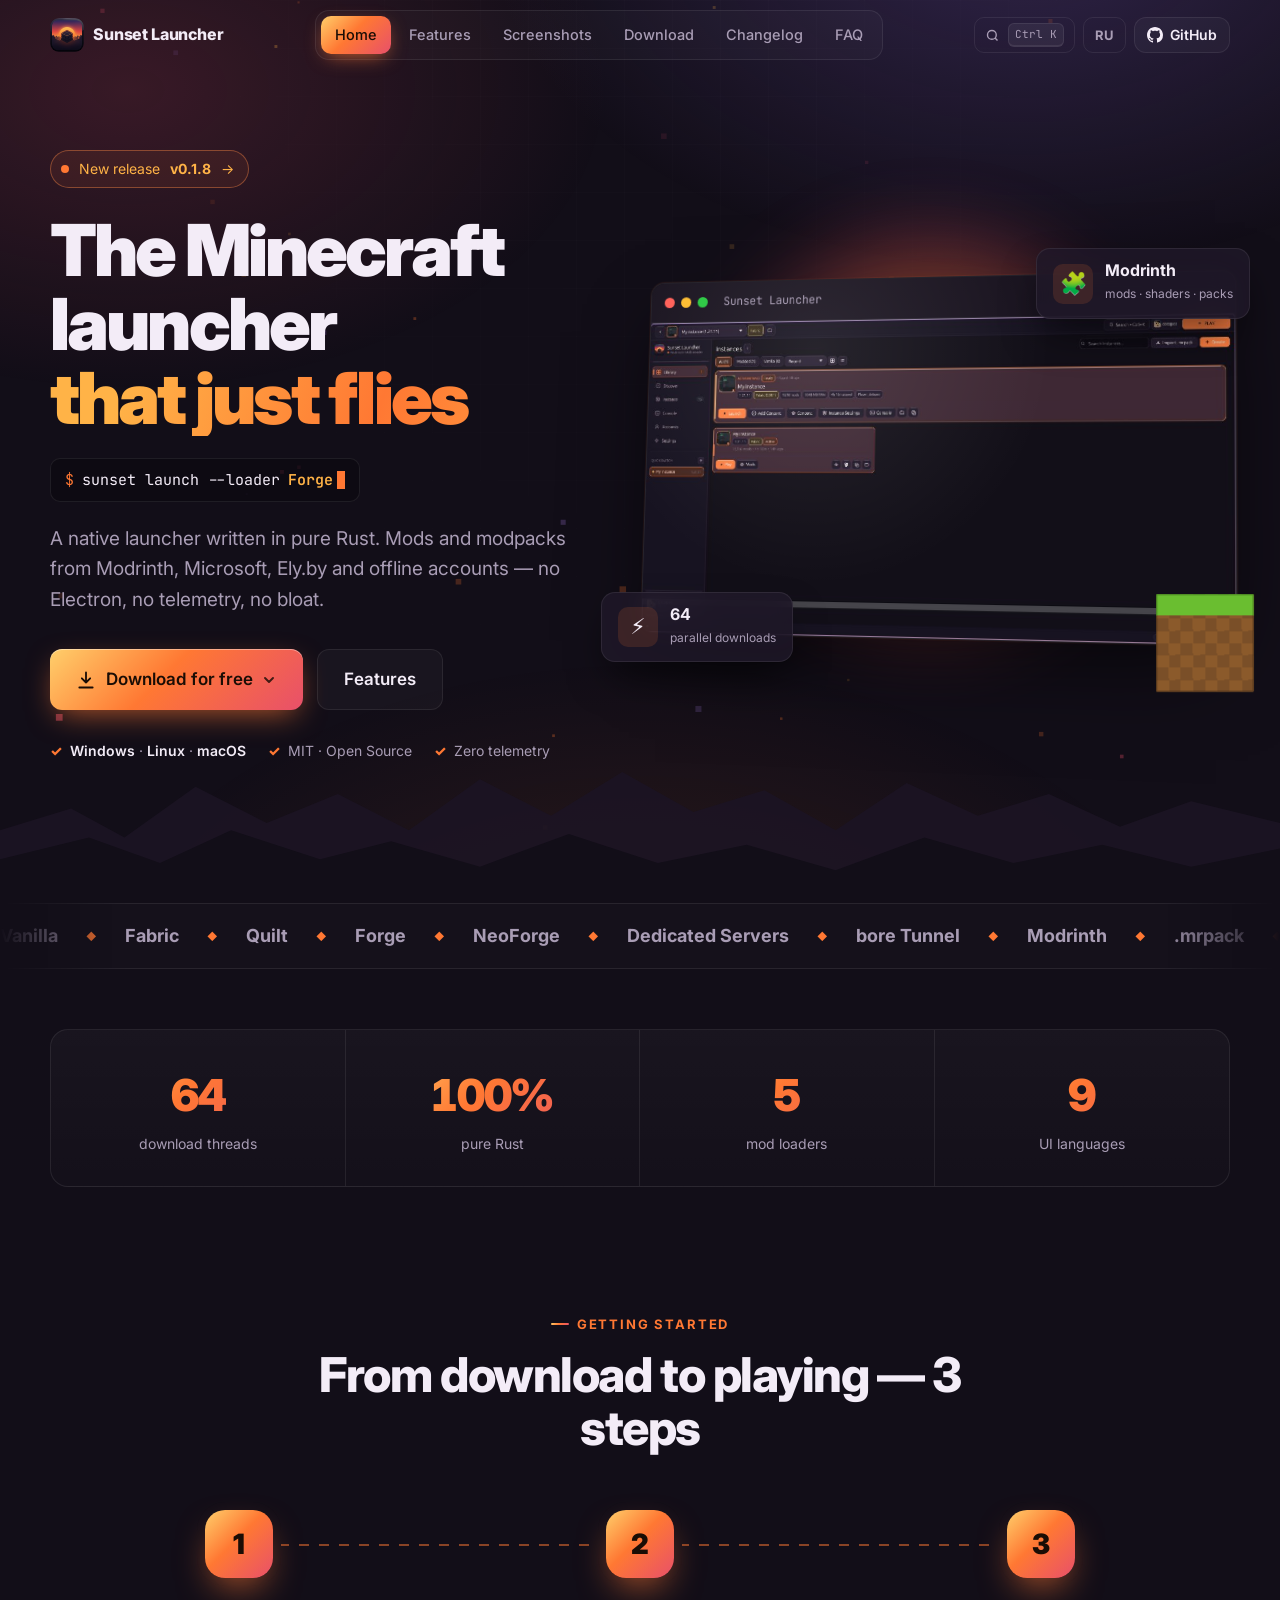
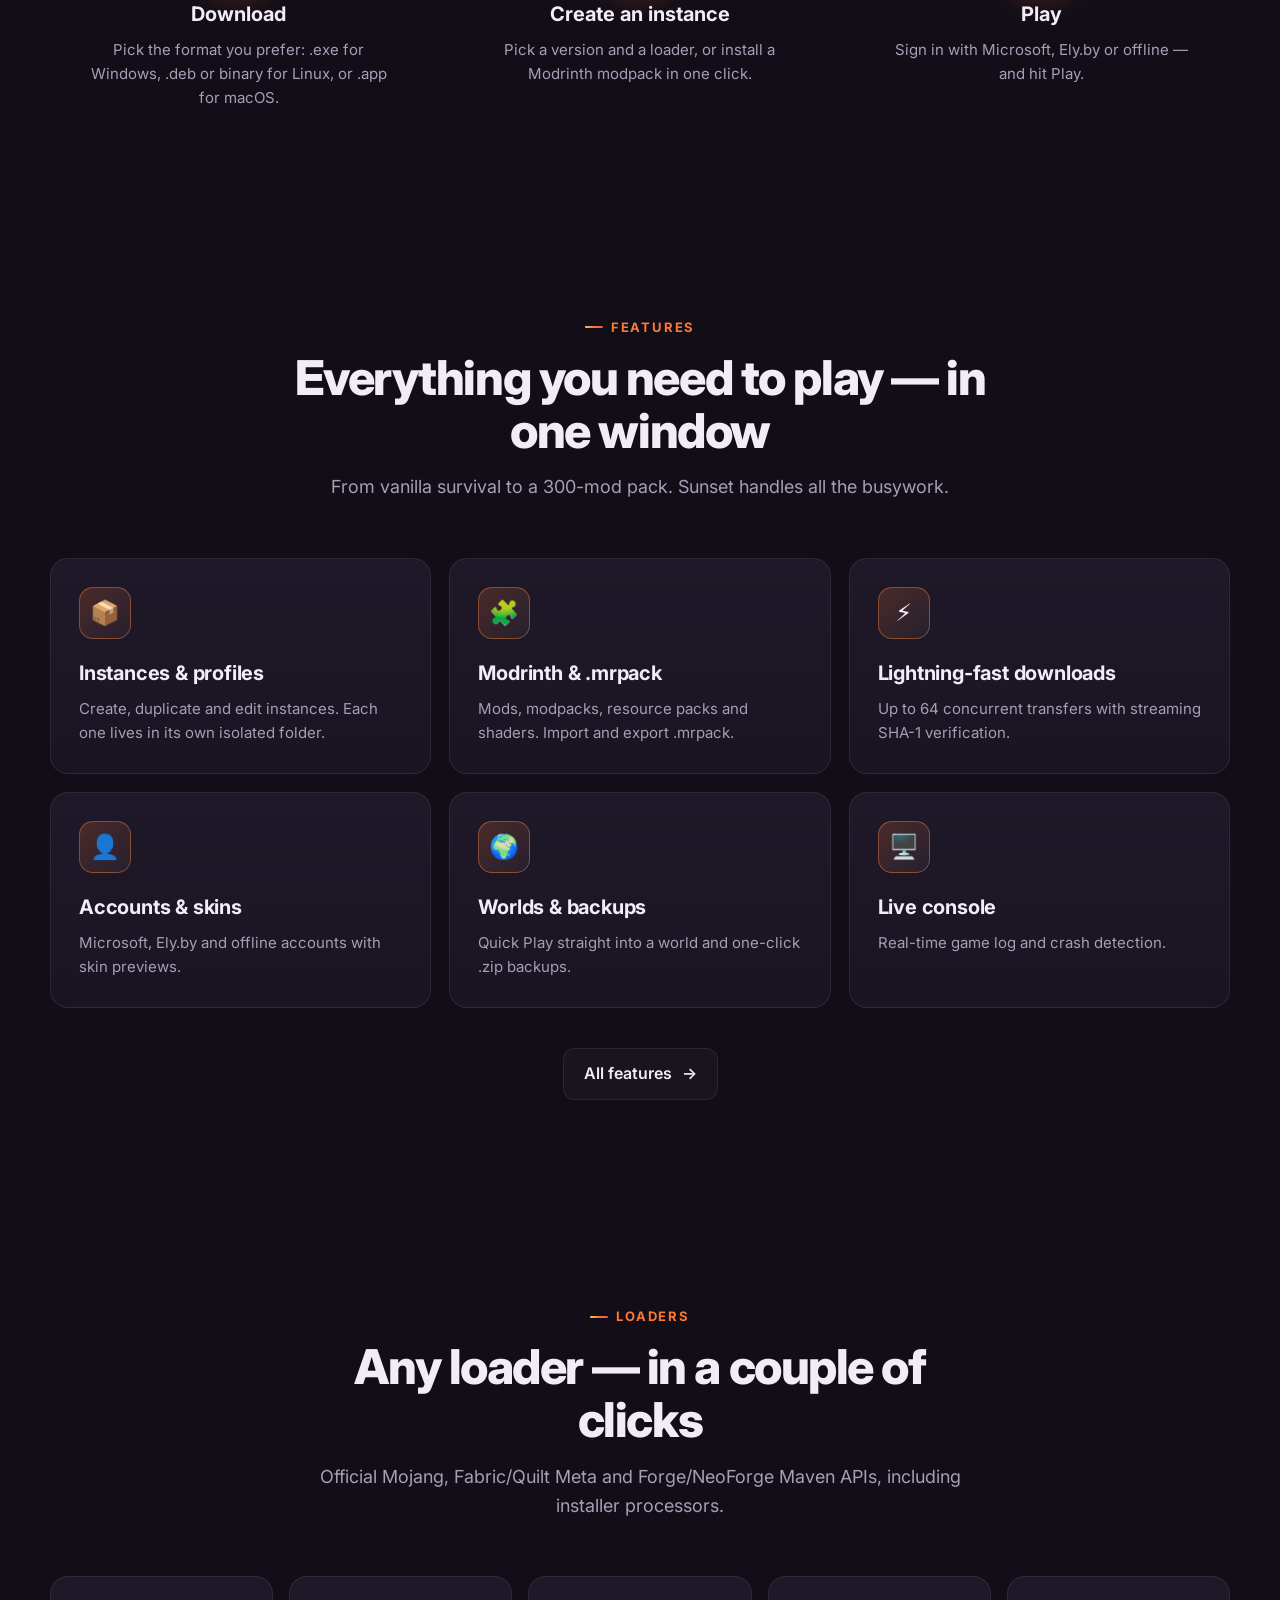
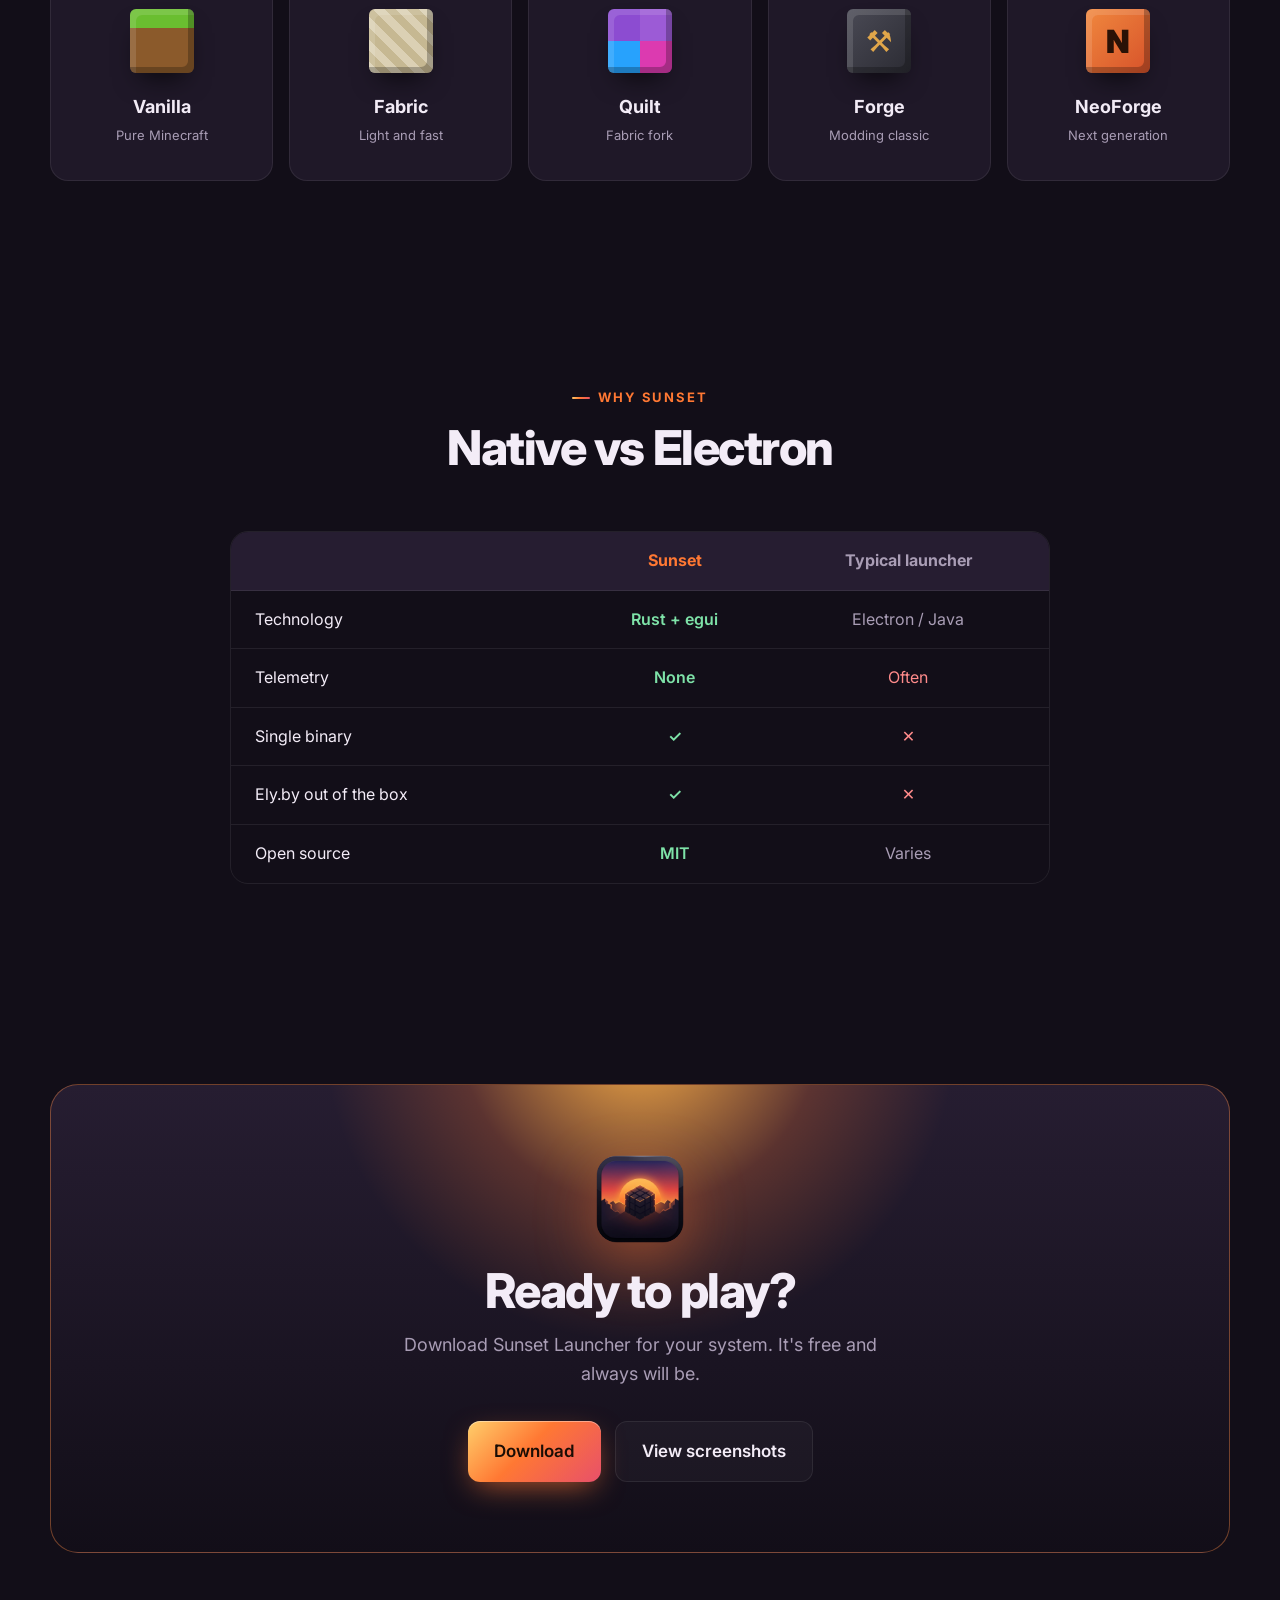
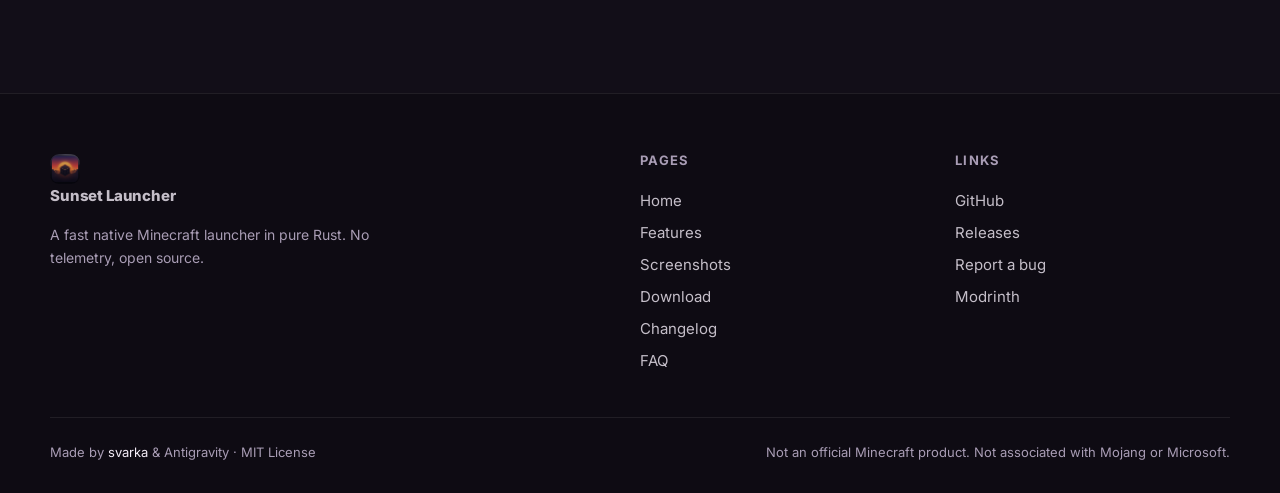
==== index.html @ 21dbf679 "Add multi-format downloads for Windows, Linux (.deb/binary), and macOS" ====
<!DOCTYPE html>
<html lang="ru">
<head>
  <meta charset="UTF-8" />
  <meta name="viewport" content="width=device-width, initial-scale=1.0" />
  <title>Sunset Launcher — быстрый нативный лаунчер Minecraft на Rust</title>
  <meta name="description" content="Sunset Launcher — бесплатный open-source лаунчер Minecraft на Rust. Vanilla, Fabric, Quilt, Forge, NeoForge, Modrinth, .mrpack, Microsoft / Ely.by / Offline." />
  <meta name="theme-color" content="#120e18" />
  <link rel="canonical" href="https://sunset-launcher.github.io/" />
  <meta property="og:type" content="website" />
  <meta property="og:site_name" content="Sunset Launcher" />
  <meta property="og:url" content="https://sunset-launcher.github.io/" />
  <meta property="og:title" content="Sunset Launcher — лаунчер Minecraft на Rust" />
  <meta property="og:description" content="Быстрый нативный лаунчер Minecraft: Fabric, Forge, NeoForge, Quilt, Modrinth и Ely.by. Без телеметрии, open source." />
  <meta property="og:image" content="https://sunset-launcher.github.io/assets/screenshots/library.jpg" />
  <meta name="twitter:card" content="summary_large_image" />
  <script type="application/ld+json">
  {
    "@context": "https://schema.org",
    "@type": "SoftwareApplication",
    "name": "Sunset Launcher",
    "operatingSystem": "Windows, Linux, macOS",
    "applicationCategory": "GameApplication",
    "description": "Fast native Minecraft launcher written in Rust with Vanilla, Fabric, Quilt, Forge, NeoForge and Modrinth support.",
    "url": "https://sunset-launcher.github.io/",
    "downloadUrl": "https://github.com/sunset-launcher/sunset-launcher/releases/latest",
    "license": "https://opensource.org/licenses/MIT",
    "offers": { "@type": "Offer", "price": "0", "priceCurrency": "USD" }
  }
  </script>
  <link rel="icon" href="assets/logo.ico" />
  <link rel="icon" type="image/png" href="assets/logo.png" />
  <link rel="apple-touch-icon" href="assets/logo.png" />
  <link rel="manifest" href="manifest.webmanifest" />
  <link rel="preconnect" href="https://fonts.googleapis.com" />
  <link rel="preconnect" href="https://fonts.gstatic.com" crossorigin />
  <link href="https://fonts.googleapis.com/css2?family=Inter:wght@400;500;600;700;800;900&family=JetBrains+Mono:wght@400;600&display=swap" rel="stylesheet" />
  <link rel="stylesheet" href="style.css" />
</head>
<body data-page="home">
  <div id="app-header"></div>

  <main class="page">
    <!-- HERO -->
    <section class="hero">
      <div class="container hero-inner">
        <div class="hero-text">
          <a class="pill enter" style="--d:0" href="changelog.html">
            <span class="dot"></span>
            <span data-i18n="hero.pill">Новая версия</span>
            <b class="version">v0.1.8</b>
            <span class="arrow">→</span>
          </a>
          <h1>
            <span class="line enter" style="--d:1" data-i18n="hero.title1">Minecraft-лаунчер,</span>
            <span class="line enter grad shimmer" style="--d:2" data-i18n="hero.title2">который просто летает</span>
          </h1>
          <div class="cmdline enter" style="--d:3">
            <span class="c">$</span> sunset launch --loader <span id="typed" class="typed">Fabric</span><span class="caret"></span>
          </div>
          <p class="lead enter" style="--d:4" data-i18n="hero.lead">
            Нативный лаунчер на чистом Rust. Моды и модпаки с Modrinth, Microsoft, Ely.by и офлайн-аккаунты —
            без Electron, без телеметрии, без лишнего.
          </p>
          <div class="hero-cta enter" style="--d:5">
            <div class="dl-dropdown" id="heroDlDropdown">
              <a href="download.html" class="btn btn-primary btn-lg magnetic" id="heroDownload" aria-haspopup="true" aria-expanded="false" aria-controls="heroDlMenu">
                <svg viewBox="0 0 24 24" width="20" height="20" fill="none" stroke="currentColor" stroke-width="2.2" stroke-linecap="round" stroke-linejoin="round" aria-hidden="true"><path d="M12 3v12m0 0l-5-5m5 5l5-5M4 21h16"/></svg>
                <span id="heroDownloadText" data-i18n="hero.download">Скачать бесплатно</span>
                <svg class="dl-caret" viewBox="0 0 20 20" width="16" height="16" fill="none" stroke="currentColor" stroke-width="2.4" stroke-linecap="round" stroke-linejoin="round" aria-hidden="true"><path d="M5 7.5L10 12.5L15 7.5"/></svg>
              </a>
              <div class="dl-menu" id="heroDlMenu" role="menu" hidden>
                <div class="dl-menu-head" data-i18n="dl.chooseFmt">Выберите формат загрузки</div>
                <div class="dl-menu-list" id="heroDlList">
                  <div class="dl-menu-row" data-os-group="win">
                    <a class="dl-menu-main" role="menuitem" data-dl data-dl-key="win-exe" href="https://github.com/sunset-launcher/sunset-launcher/releases/latest/download/sunset-launcher-windows-x64.exe">
                      <span class="dl-ico" aria-hidden="true">
                        <svg viewBox="0 0 24 24" width="18" height="18" fill="currentColor"><path d="M3 5.5l7.5-1v7H3v-6zm0 13l7.5 1v-7H3v6zm8.5 1.1L21 21v-8.5h-9.5v7.1zm0-15.2v7.1H21V3l-9.5 1.4z"/></svg>
                      </span>
                      <span class="dl-info">
                        <b>Windows · .exe</b>
                        <small>Windows 10 / 11 (x64) <span class="size" data-asset-key="win-exe"></span></small>
                      </span>
                    </a>
                    <div class="dl-alts">
                      <a class="dl-chip" data-dl data-dl-key="win-zip" href="https://github.com/sunset-launcher/sunset-launcher/releases/latest/download/sunset-launcher-windows-x64-portable.zip" title="Portable ZIP">.zip</a>
                    </div>
                  </div>

                  <div class="dl-menu-row" data-os-group="linux">
                    <a class="dl-menu-main" role="menuitem" data-dl data-dl-key="linux-deb-x64" href="https://github.com/sunset-launcher/sunset-launcher/releases/latest/download/sunset-launcher_0.1.8_amd64.deb">
                      <span class="dl-ico" aria-hidden="true">
                        <svg viewBox="0 0 24 24" width="18" height="18" fill="none" stroke="currentColor" stroke-width="2" stroke-linecap="round" stroke-linejoin="round"><path d="M21 16V8a2 2 0 0 0-1-1.73l-7-4a2 2 0 0 0-2 0l-7 4A2 2 0 0 0 3 8v8a2 2 0 0 0 1 1.73l7 4a2 2 0 0 0 2 0l7-4A2 2 0 0 0 21 16z"/><path d="M3.3 7l8.7 5 8.7-5M12 22V12"/></svg>
                      </span>
                      <span class="dl-info">
                        <b>Linux · <span data-i18n="dl.debShort">.deb пакет</span></b>
                        <small>Debian / Ubuntu · x64 <span class="size" data-asset-key="linux-deb-x64"></span></small>
                      </span>
                    </a>
                    <div class="dl-alts">
                      <a class="dl-chip" data-dl data-dl-key="linux-deb-arm64" href="https://github.com/sunset-launcher/sunset-launcher/releases/latest/download/sunset-launcher_0.1.8_arm64.deb" title="Linux ARM64 .deb">ARM64</a>
                    </div>
                  </div>

                  <div class="dl-menu-row" data-os-group="linux">
                    <a class="dl-menu-main" role="menuitem" data-dl data-dl-key="linux-bin-x64" href="https://github.com/sunset-launcher/sunset-launcher/releases/latest/download/sunset-launcher-linux-x64">
                      <span class="dl-ico" aria-hidden="true">
                        <svg viewBox="0 0 24 24" width="18" height="18" fill="currentColor"><path d="M12.5 2c-2.2 0-3.4 1.8-3.4 4.2 0 1.4.2 2.3-.6 3.6-.9 1.4-2.6 3.4-2.9 5.8-.1.9 0 1.5.3 2-.6.4-1.6.6-2 1.3-.4.8.3 1.6.4 2.3.1.6-.2 1.3.5 1.6.8.3 2.2-.1 3.4.3 1.2.4 2.2.9 3 .3.4-.3.6-.8.6-.8h2.6s.3.7 1 1c.9.4 2-.1 3-.7 1-.6 2.4-.8 2.7-1.6.2-.6-.4-1.3-.7-2 .4-.8.5-1.8.2-2.8-.5-1.8-2-3.6-2.9-5-.9-1.3-.6-2.3-.6-3.8C17 4 15.2 2 12.5 2z"/></svg>
                      </span>
                      <span class="dl-info">
                        <b>Linux · <span data-i18n="dp.binLabel">бинарник</span></b>
                        <small><span data-i18n="dl.anyLinux">Любой дистрибутив</span> · x64 <span class="size" data-asset-key="linux-bin-x64"></span></small>
                      </span>
                    </a>
                    <div class="dl-alts">
                      <a class="dl-chip" data-dl data-dl-key="linux-bin-arm64" href="https://github.com/sunset-launcher/sunset-launcher/releases/latest/download/sunset-launcher-linux-arm64" title="Linux ARM64 binary">ARM64</a>
                    </div>
                  </div>

                  <div class="dl-menu-row" data-os-group="mac">
                    <a class="dl-menu-main" role="menuitem" data-dl data-dl-key="mac-app-arm64" href="https://github.com/sunset-launcher/sunset-launcher/releases/latest/download/sunset-launcher-macos-arm64.app.zip">
                      <span class="dl-ico" aria-hidden="true">
                        <svg viewBox="0 0 24 24" width="18" height="18" fill="currentColor"><path d="M16.4 13.1c0-2.1 1.7-3.1 1.8-3.2-1-1.4-2.5-1.6-3-1.7-1.3-.1-2.5.8-3.1.8-.7 0-1.7-.8-2.8-.7-1.4 0-2.7.8-3.5 2.1-1.5 2.6-.4 6.4 1.1 8.5.7 1 1.6 2.2 2.7 2.1 1.1 0 1.5-.7 2.8-.7 1.3 0 1.7.7 2.8.7 1.2 0 1.9-1 2.6-2.1.8-1.2 1.2-2.3 1.2-2.4-.1 0-2.6-1-2.6-3.4zM14.2 6.8c.6-.7 1-1.7.9-2.8-.9 0-1.9.6-2.5 1.3-.5.6-1 1.7-.9 2.7 1 .1 1.9-.5 2.5-1.2z"/></svg>
                      </span>
                      <span class="dl-info">
                        <b>macOS · .app</b>
                        <small>Apple Silicon (M1–M4) <span class="size" data-asset-key="mac-app-arm64"></span></small>
                      </span>
                    </a>
                    <div class="dl-alts">
                      <a class="dl-chip" data-dl data-dl-key="mac-app-x64" href="https://github.com/sunset-launcher/sunset-launcher/releases/latest/download/sunset-launcher-macos-x64.app.zip" title="macOS Intel x64 .app.zip">Intel</a>
                      <a class="dl-chip" data-dl data-dl-key="mac-bin-arm64" href="https://github.com/sunset-launcher/sunset-launcher/releases/latest/download/sunset-launcher-macos-arm64" title="macOS Apple Silicon binary">bin</a>
                    </div>
                  </div>
                </div>
                <a class="dl-menu-foot" href="download.html">
                  <span data-i18n="dl.allFormats">Все сборки, SHA-256 и инструкции</span>
                  <span aria-hidden="true">→</span>
                </a>
              </div>
            </div>
            <a href="features.html" class="btn btn-ghost btn-lg" data-i18n="hero.more">Возможности</a>
          </div>
          <ul class="hero-meta enter" style="--d:6">
            <li><b>Windows</b> · <b>Linux</b> · <b>macOS</b></li>
            <li>MIT · Open Source</li>
            <li data-i18n="hero.meta3">0 телеметрии</li>
          </ul>
        </div>

        <div class="hero-visual enter" style="--d:3">
          <div class="sun" aria-hidden="true"></div>
          <div class="window tilt" id="heroWindow">
            <div class="window-bar">
              <span class="wdot r"></span><span class="wdot y"></span><span class="wdot g"></span>
              <span class="window-title">Sunset Launcher</span>
            </div>
            <img src="assets/screenshots/library.jpg" alt="Sunset Launcher — библиотека сборок Minecraft" />
            <div class="window-shine" aria-hidden="true"></div>
          </div>

          <div class="cube-wrap" aria-hidden="true">
            <div class="cube">
              <i class="f top"></i><i class="f front"></i><i class="f right"></i>
              <i class="f back"></i><i class="f left"></i><i class="f bottom"></i>
            </div>
          </div>

          <div class="float-card fc1">
            <span class="fc-ico">⚡</span>
            <div><b>64</b><small data-i18n="hero.fc1">параллельных загрузок</small></div>
          </div>
          <div class="float-card fc2">
            <span class="fc-ico">🧩</span>
            <div><b>Modrinth</b><small data-i18n="hero.fc2">моды · шейдеры · паки</small></div>
          </div>
        </div>
      </div>

      <svg class="mountains" viewBox="0 0 1440 220" preserveAspectRatio="none" aria-hidden="true">
        <polygon class="m1" points="0,220 0,120 80,90 140,130 220,60 300,110 380,70 460,120 540,50 620,100 700,40 780,95 860,65 940,120 1020,55 1100,100 1180,70 1260,115 1340,80 1440,110 1440,220"/>
        <polygon class="m2" points="0,220 0,160 100,130 180,165 260,120 360,160 440,135 540,170 640,125 740,165 840,140 940,175 1040,130 1140,165 1240,140 1340,170 1440,145 1440,220"/>
      </svg>
    </section>

    <!-- MARQUEE -->
    <section class="marquee" aria-hidden="true">
      <div class="marquee-track">
        <span>Vanilla</span><i>◆</i><span>Fabric</span><i>◆</i><span>Quilt</span><i>◆</i><span>Forge</span><i>◆</i><span>NeoForge</span><i>◆</i><span>Dedicated Servers</span><i>◆</i><span>bore Tunnel</span><i>◆</i><span>Modrinth</span><i>◆</i><span>.mrpack</span><i>◆</i><span>Ely.by</span><i>◆</i><span>Microsoft</span><i>◆</i><span>Discord RPC</span><i>◆</i><span>Quick Play</span><i>◆</i><span>Aikar's Flags</span><i>◆</i>
        <span>Vanilla</span><i>◆</i><span>Fabric</span><i>◆</i><span>Quilt</span><i>◆</i><span>Forge</span><i>◆</i><span>NeoForge</span><i>◆</i><span>Dedicated Servers</span><i>◆</i><span>bore Tunnel</span><i>◆</i><span>Modrinth</span><i>◆</i><span>.mrpack</span><i>◆</i><span>Ely.by</span><i>◆</i><span>Microsoft</span><i>◆</i><span>Discord RPC</span><i>◆</i><span>Quick Play</span><i>◆</i><span>Aikar's Flags</span><i>◆</i>
      </div>
    </section>

    <!-- STATS -->
    <section class="stats">
      <div class="container stats-grid reveal">
        <div class="stat"><b data-live="downloads">—</b><span data-i18n="stats.downloads">скачиваний</span></div>
        <div class="stat"><b data-live="stars">—</b><span data-i18n="stats.stars">звёзд на GitHub</span></div>
        <div class="stat"><b data-count="5">0</b><span data-i18n="stats.loaders">загрузчиков модов</span></div>
        <div class="stat"><b data-count="9">0</b><span data-i18n="stats.lang">языков интерфейса</span></div>
      </div>
    </section>

    <!-- HOW IT WORKS -->
    <section class="section">
      <div class="container">
        <div class="section-head reveal">
          <span class="eyebrow" data-i18n="how.eyebrow">Как начать</span>
          <h2 data-i18n="how.title">От скачивания до игры — 3 шага</h2>
        </div>
        <div class="how">
          <div class="how-line" aria-hidden="true"></div>
          <div class="how-step reveal">
            <div class="how-num">1</div>
            <h3 data-i18n="how.s1t">Скачайте</h3>
            <p data-i18n="how.s1d">Выберите удобный вариант: .exe для Windows, .deb или бинарник для Linux, либо сборку для macOS.</p>
          </div>
          <div class="how-step reveal">
            <div class="how-num">2</div>
            <h3 data-i18n="how.s2t">Создайте сборку</h3>
            <p data-i18n="how.s2d">Выберите версию и загрузчик или поставьте модпак с Modrinth в один клик.</p>
          </div>
          <div class="how-step reveal">
            <div class="how-num">3</div>
            <h3 data-i18n="how.s3t">Играйте</h3>
            <p data-i18n="how.s3d">Войдите через Microsoft, Ely.by или офлайн — и жмите «Играть».</p>
          </div>
        </div>
      </div>
    </section>

    <!-- HIGHLIGHTS -->
    <section class="section">
      <div class="container">
        <div class="section-head reveal">
          <span class="eyebrow" data-i18n="feat.eyebrow">Возможности</span>
          <h2 data-i18n="feat.title">Всё, что нужно для игры — в одном окне</h2>
          <p data-i18n="feat.sub">От ванильного выживания до модпака на 300 модов. Sunset берёт всю рутину на себя.</p>
        </div>
        <div class="features">
          <article class="feature reveal"><div class="f-ico">📦</div><h3 data-i18n="f1.t">Сборки и профили</h3><p data-i18n="f1.d">Создавайте, дублируйте и редактируйте сборки. Каждая живёт в своей изолированной папке.</p></article>
          <article class="feature reveal"><div class="f-ico">🧩</div><h3 data-i18n="f2.t">Modrinth и .mrpack</h3><p data-i18n="f2.d">Моды, модпаки, ресурспаки и шейдеры. Импорт и экспорт .mrpack.</p></article>
          <article class="feature reveal"><div class="f-ico">⚡</div><h3 data-i18n="f3.t">Молниеносные загрузки</h3><p data-i18n="f3.d">До 64 параллельных потоков с потоковой проверкой SHA-1.</p></article>
          <article class="feature reveal"><div class="f-ico">👤</div><h3 data-i18n="f4.t">Аккаунты и скины</h3><p data-i18n="f4.d">Microsoft, Ely.by и офлайн-аккаунты с превью скина.</p></article>
          <article class="feature reveal"><div class="f-ico">🌍</div><h3 data-i18n="f5.t">Миры и бэкапы</h3><p data-i18n="f5.d">Quick Play прямо в мир и .zip-бэкапы в один клик.</p></article>
          <article class="feature reveal"><div class="f-ico">🖥️</div><h3 data-i18n="f7.t">Живая консоль</h3><p data-i18n="f7.d">Лог игры в реальном времени и детект крашей.</p></article>
        </div>
        <div class="center reveal"><a class="btn btn-ghost" href="features.html"><span data-i18n="feat.all">Все возможности</span> →</a></div>
      </div>
    </section>

    <!-- LOADERS -->
    <section class="section">
      <div class="container">
        <div class="section-head reveal">
          <span class="eyebrow" data-i18n="ld.eyebrow">Загрузчики</span>
          <h2 data-i18n="ld.title">Любой загрузчик — в пару кликов</h2>
          <p data-i18n="ld.sub">Официальные API Mojang, Fabric/Quilt Meta и Maven Forge/NeoForge, включая процессоры установщиков.</p>
        </div>
        <div class="loaders">
          <div class="loader reveal"><div class="block grass"></div><b>Vanilla</b><small data-i18n="ld.v">Чистый Minecraft</small></div>
          <div class="loader reveal"><div class="block fabric"></div><b>Fabric</b><small data-i18n="ld.f">Лёгкий и быстрый</small></div>
          <div class="loader reveal"><div class="block quilt"></div><b>Quilt</b><small data-i18n="ld.q">Форк Fabric</small></div>
          <div class="loader reveal"><div class="block forge"></div><b>Forge</b><small data-i18n="ld.fo">Классика модинга</small></div>
          <div class="loader reveal"><div class="block neo"></div><b>NeoForge</b><small data-i18n="ld.n">Новое поколение</small></div>
        </div>
      </div>
    </section>

    <!-- COMPARE -->
    <section class="section">
      <div class="container">
        <div class="section-head reveal">
          <span class="eyebrow" data-i18n="cmp.eyebrow">Почему Sunset</span>
          <h2 data-i18n="cmp.title">Нативность против Electron</h2>
        </div>
        <div class="compare reveal">
          <div class="cmp-row head"><span></span><span>Sunset</span><span data-i18n="cmp.others">Типичный лаунчер</span></div>
          <div class="cmp-row"><span data-i18n="cmp.r1">Технология</span><span class="ok">Rust + egui</span><span>Electron / Java</span></div>
          <div class="cmp-row"><span data-i18n="cmp.r2">Телеметрия</span><span class="ok" data-i18n="cmp.none">Нет</span><span class="bad" data-i18n="cmp.often">Часто есть</span></div>
          <div class="cmp-row"><span data-i18n="cmp.r3">Один бинарник</span><span class="ok">✓</span><span class="bad">✕</span></div>
          <div class="cmp-row"><span data-i18n="cmp.r4">Ely.by из коробки</span><span class="ok">✓</span><span class="bad">✕</span></div>
          <div class="cmp-row"><span data-i18n="cmp.r5">Открытый код</span><span class="ok">MIT</span><span data-i18n="cmp.varies">По-разному</span></div>
        </div>
      </div>
    </section>

    <!-- CTA -->
    <section class="section">
      <div class="container">
        <div class="cta-card reveal">
          <div class="dl-sun" aria-hidden="true"></div>
          <img src="assets/logo.png" alt="" class="dl-logo" width="88" height="88" />
          <h2 data-i18n="dl.title">Готовы играть?</h2>
          <p data-i18n="dl.sub">Скачайте Sunset Launcher для своей системы. Это бесплатно и всегда будет бесплатно.</p>
          <div class="hero-cta center-row">
            <a href="download.html" class="btn btn-primary btn-lg magnetic" data-i18n="nav.download">Скачать</a>
            <a href="screenshots.html" class="btn btn-ghost btn-lg" data-i18n="cta.screens">Смотреть скриншоты</a>
          </div>
        </div>
      </div>
    </section>
  </main>

  <div id="app-footer"></div>
  <script src="script.js"></script>
</body>
</html>
---- style.css ----
:root {
  --bg: #120e18;
  --bg-2: #1a1422;
  --card: #1f1828;
  --card-2: #261d31;
  --line: rgba(255, 255, 255, 0.08);
  --line-2: rgba(255, 140, 70, 0.4);
  --text: #f3ecf7;
  --muted: #a99db5;
  --accent: #ff7833;
  --accent-2: #ffb347;
  --accent-rgb: 255, 120, 51;
  --btn-text: #1a0d05;
  --pink: #e8506a;
  --radius: 18px;
  --grad: linear-gradient(135deg, #ffcf6b 0%, #ff7833 45%, #e8506a 100%);
  --glow-1: rgba(107, 79, 168, .35);
  --glow-2: rgba(232, 80, 106, .18);
  --glow-3: rgba(255, 120, 51, .15);
  --sun-1: #ffb347;
  --sun-2: #ff7833;
  --sun-3: rgba(232, 80, 106, .5);
  --shadow: 0 30px 80px -20px rgba(0, 0, 0, 0.75);
  --ease: cubic-bezier(.2, .8, .2, 1);
}

* { box-sizing: border-box; margin: 0; padding: 0; }
html { scroll-behavior: smooth; }
body {
  font-family: "Inter", system-ui, sans-serif;
  background: var(--bg); color: var(--text); line-height: 1.6;
  overflow-x: clip; -webkit-font-smoothing: antialiased;
  min-height: 100vh; display: flex; flex-direction: column;
}
main { flex: 1; }
img { max-width: 100%; display: block; }
a { color: inherit; text-decoration: none; }
button { font: inherit; cursor: pointer; border: 0; background: none; color: inherit; }
::selection { background: rgba(var(--accent-rgb), .35); }
::-webkit-scrollbar { width: 10px; }
::-webkit-scrollbar-track { background: var(--bg); }
::-webkit-scrollbar-thumb { background: #3a2c46; border-radius: 10px; border: 2px solid var(--bg); }
::-webkit-scrollbar-thumb:hover { background: var(--accent); }

.container { width: min(1180px, calc(100% - 32px)); margin: 0 auto; }
.container.narrow { width: min(860px, calc(100% - 32px)); }
.center { text-align: center; margin-top: 40px; }
.center-row { justify-content: center; }
.muted { color: var(--muted); font-size: 14px; }

/* ---------- background layers ---------- */
.bg-glow {
  position: fixed; inset: 0; z-index: -3; pointer-events: none;
  background:
    radial-gradient(900px 600px at 80% -10%, var(--glow-1), transparent 60%),
    radial-gradient(800px 500px at 10% 10%, var(--glow-2), transparent 60%),
    radial-gradient(1000px 700px at 50% 120%, var(--glow-3), transparent 60%);
}
.bg-grid {
  position: fixed; inset: 0; z-index: -2; pointer-events: none; opacity: .5;
  background-image:
    linear-gradient(rgba(255,255,255,.025) 1px, transparent 1px),
    linear-gradient(90deg, rgba(255,255,255,.025) 1px, transparent 1px);
  background-size: 48px 48px;
  mask-image: radial-gradient(ellipse at 50% 0%, #000 20%, transparent 70%);
}
#particles { position: fixed; inset: 0; z-index: -1; pointer-events: none; }
.cursor-glow {
  position: fixed; width: 500px; height: 500px; border-radius: 50%; pointer-events: none; z-index: -1;
  background: radial-gradient(circle, rgba(var(--accent-rgb), .09), transparent 60%);
  transform: translate(-50%, -50%); left: -999px; top: -999px; transition: opacity .3s;
}
.progress {
  position: fixed; top: 0; left: 0; height: 3px; width: 100%; z-index: 100;
  background: var(--grad); transform-origin: 0 50%; transform: scaleX(0);
  box-shadow: 0 0 12px rgba(var(--accent-rgb), .7);
}

/* ---------- page transitions ---------- */
.page { animation: pageIn .6s var(--ease) both; }
body.leaving .page, body.leaving .footer { animation: pageOut .28s ease forwards; }
@keyframes pageIn { from { opacity: 0; transform: translateY(14px); filter: blur(4px); } }
@keyframes pageOut { to { opacity: 0; transform: translateY(-10px); filter: blur(4px); } }
.curtain {
  position: fixed; inset: 0; z-index: 200; pointer-events: none;
  background: var(--bg); transform: scaleY(0); transform-origin: 50% 0;
}
body.leaving .curtain { animation: curtain .3s .05s ease forwards; }
@keyframes curtain { to { transform: scaleY(1); } }

.enter { opacity: 0; animation: enterUp .9s var(--ease) forwards; animation-delay: calc(var(--d, 0) * 90ms + 120ms); }
@keyframes enterUp { from { opacity: 0; transform: translateY(24px); } to { opacity: 1; transform: none; } }

/* ---------- buttons ---------- */
.btn {
  position: relative; display: inline-flex; align-items: center; justify-content: center; gap: 10px;
  padding: 12px 20px; border-radius: 12px; font-weight: 600; white-space: nowrap; overflow: hidden;
  transition: transform .25s var(--ease), box-shadow .25s, background .25s, border-color .25s;
}
.btn-sm { padding: 8px 14px; font-size: 14px; }
.btn-lg { padding: 16px 26px; font-size: 17px; }
.btn-block { width: 100%; }
.btn-primary {
  background: var(--grad); color: var(--btn-text);
  box-shadow: 0 10px 30px -8px rgba(var(--accent-rgb), .7), inset 0 1px 0 rgba(255, 255, 255, .4);
}
.btn-primary::after {
  content: ""; position: absolute; top: 0; left: -120%; width: 60%; height: 100%;
  background: linear-gradient(100deg, transparent, rgba(255,255,255,.55), transparent);
  transform: skewX(-20deg); transition: left .6s;
}
.btn-primary:hover::after { left: 140%; }
.btn-primary:hover { box-shadow: 0 18px 44px -8px rgba(var(--accent-rgb), .9); }
.btn-primary small { opacity: .65; font-weight: 500; font-size: 13px; }
.btn-ghost { border: 1px solid var(--line); background: rgba(255, 255, 255, .03); }
.btn-ghost:hover { border-color: var(--line-2); background: rgba(var(--accent-rgb), .08); transform: translateY(-2px); }

/* ---------- nav ---------- */
.nav {
  position: fixed; top: 0; left: 0; right: 0; z-index: 50;
  transition: background .3s, border-color .3s; border-bottom: 1px solid transparent;
}
.nav.scrolled, .nav.menu-open { background: color-mix(in srgb, var(--bg) 88%, transparent); backdrop-filter: blur(18px) saturate(1.4); border-color: var(--line); }
.nav-inner { display: flex; align-items: center; justify-content: space-between; height: 70px; gap: 16px; }
.brand { display: flex; align-items: center; gap: 9px; font-weight: 800; font-size: 16px; letter-spacing: -.01em; white-space: nowrap; flex-shrink: 0; }
.brand img { border-radius: 9px; transition: transform .5s var(--ease); }
.brand:hover img { transform: rotate(-12deg) scale(1.1); }
.nav-links {
  position: relative; display: flex; gap: 4px; padding: 5px; flex-shrink: 0;
  border: 1px solid var(--line); border-radius: 14px; background: rgba(255, 255, 255, .025);
}
.nav-links a {
  position: relative; z-index: 1; padding: 7px 14px; border-radius: 10px; white-space: nowrap;
  color: var(--muted); font-weight: 500; font-size: 14.5px; transition: color .25s;
}
.nav-links a:hover, .nav-links a.active { color: var(--text); }
.nav-links a.active { color: var(--btn-text); }
.nav-ind {
  position: absolute; top: 5px; bottom: 5px; left: 0; width: 0; border-radius: 10px; z-index: 0;
  background: var(--grad); box-shadow: 0 6px 20px -6px rgba(var(--accent-rgb), .8);
  transition: transform .45s var(--ease), width .45s var(--ease), opacity .3s;
}
.nav-hover {
  position: absolute; top: 5px; bottom: 5px; left: 0; width: 0; border-radius: 10px; z-index: 0;
  background: rgba(255, 255, 255, .06); opacity: 0;
  transition: transform .35s var(--ease), width .35s var(--ease), opacity .2s;
}
.nav-mobile-actions { display: none; }
.nav-backdrop {
  position: fixed; inset: 0; z-index: 45;
  background: rgba(6, 4, 10, .55); backdrop-filter: blur(4px);
  opacity: 0; pointer-events: none; transition: opacity .25s var(--ease);
}
.nav-backdrop.open { opacity: 1; pointer-events: auto; }
.nav-actions { display: flex; align-items: center; gap: 8px; flex-shrink: 0; }
.lang-btn {
  height: 36px; min-width: 36px; padding: 0 11px; border-radius: 10px;
  display: inline-flex; align-items: center; justify-content: center;
  font-size: 13px; font-weight: 700; border: 1px solid var(--line); color: var(--muted); transition: .2s;
}
.lang-btn:hover { color: var(--text); border-color: var(--line-2); }
.nav-actions .gh { height: 36px; min-width: 36px; padding: 0 12px; gap: 7px; }
.burger { display: none; flex-direction: column; align-items: center; justify-content: center; gap: 5px; width: 36px; height: 36px; border-radius: 10px; border: 1px solid var(--line); }
.burger:hover { border-color: var(--line-2); }
.burger span { width: 18px; height: 2px; background: var(--text); border-radius: 2px; transition: .3s var(--ease); }
.burger.open span:nth-child(1) { transform: translateY(7px) rotate(45deg); }
.burger.open span:nth-child(2) { opacity: 0; }
.burger.open span:nth-child(3) { transform: translateY(-7px) rotate(-45deg); }

/* ---------- hero ---------- */
.hero { position: relative; padding: 150px 0 140px; }
.hero-inner { display: grid; grid-template-columns: 1fr 1.15fr; gap: 60px; align-items: center; }
.pill {
  display: inline-flex; align-items: center; gap: 10px;
  padding: 7px 14px 7px 10px; border-radius: 999px; font-size: 14px;
  border: 1px solid var(--line-2); background: rgba(var(--accent-rgb), .08); color: var(--accent-2);
  margin-bottom: 26px; transition: background .2s;
}
.pill:hover { background: rgba(var(--accent-rgb), .16); }
.pill .dot { width: 8px; height: 8px; border-radius: 50%; background: var(--accent); animation: pulse 2s infinite; }
.pill .arrow { transition: transform .2s; }
.pill:hover .arrow { transform: translateX(4px); }
@keyframes pulse { 0% { box-shadow: 0 0 0 0 rgba(var(--accent-rgb), .6); } 100% { box-shadow: 0 0 0 10px rgba(var(--accent-rgb), 0); } }

h1 { font-size: clamp(40px, 5.6vw, 74px); line-height: 1.03; letter-spacing: -.04em; font-weight: 900; }
h1 .line { display: block; }
.grad { background: var(--grad); -webkit-background-clip: text; background-clip: text; color: transparent; }
.shimmer {
  background: linear-gradient(110deg, var(--sun-1) 0%, var(--accent) 25%, var(--accent-2) 45%, var(--sun-1) 55%, var(--accent) 75%, var(--accent-2) 100%);
  background-size: 250% 100%; -webkit-background-clip: text; background-clip: text; color: transparent;
  animation-name: enterUp, shimmer; animation-duration: .9s, 6s;
  animation-iteration-count: 1, infinite; animation-timing-function: var(--ease), linear;
}
h1.enter .shimmer, .shimmer:not(.enter) { animation: shimmer 6s linear infinite; }
@keyframes shimmer { to { background-position: -250% 0; } }

.cmdline {
  display: inline-flex; align-items: center; gap: 8px; margin-top: 22px;
  font-family: "JetBrains Mono", monospace; font-size: 15px; color: var(--text);
  padding: 9px 14px; border-radius: 10px; background: rgba(12, 9, 16, .7); border: 1px solid var(--line);
}
.cmdline .c { color: var(--accent); }
.typed { color: var(--accent-2); font-weight: 600; }
.caret { width: 8px; height: 18px; background: var(--accent); animation: blink 1s steps(1) infinite; margin-left: -4px; }
@keyframes blink { 50% { opacity: 0; } }

.lead { font-size: 19px; color: var(--muted); margin: 22px 0 34px; max-width: 560px; }
.hero-cta { position: relative; z-index: 25; display: flex; gap: 14px; flex-wrap: wrap; }
.hero-meta { display: flex; gap: 22px; margin-top: 30px; list-style: none; color: var(--muted); font-size: 14px; flex-wrap: wrap; }

/* ---------- hero download dropdown ---------- */
.dl-dropdown { position: relative; display: inline-flex; }
.dl-caret { margin-left: -2px; opacity: .82; transition: transform .25s var(--ease); }
.dl-dropdown.open .dl-caret { transform: rotate(180deg); }
.dl-menu {
  position: absolute; top: calc(100% + 10px); left: 0; z-index: 80;
  width: min(390px, calc(100vw - 32px)); padding: 8px; border-radius: 18px; text-align: left;
  background: color-mix(in srgb, var(--card-2) 96%, #0c0910); backdrop-filter: blur(20px);
  border: 1px solid var(--line-2);
  box-shadow: 0 32px 72px -14px rgba(0, 0, 0, .85), 0 0 0 1px rgba(var(--accent-rgb), .12);
  animation: dlMenuIn .22s var(--ease);
}
.dl-menu[hidden] { display: none; }
@keyframes dlMenuIn { from { opacity: 0; transform: translateY(-8px) scale(.98); } to { opacity: 1; transform: none; } }
.dl-menu-head {
  font-size: 11px; font-weight: 700; letter-spacing: .09em; text-transform: uppercase;
  color: var(--muted); padding: 6px 10px 8px;
}
.dl-menu-list { display: grid; gap: 5px; }
.dl-menu-row {
  display: flex; align-items: center; gap: 8px; padding: 4px 6px 4px 4px; border-radius: 13px;
  border: 1px solid transparent; transition: background .2s, border-color .2s;
}
.dl-menu-row:hover { background: rgba(255, 255, 255, .04); border-color: var(--line); }
.dl-menu-row.is-os-match { background: rgba(var(--accent-rgb), .09); border-color: rgba(var(--accent-rgb), .28); }
.dl-menu-row.is-os-match:hover { background: rgba(var(--accent-rgb), .15); border-color: var(--line-2); }
.dl-menu-main {
  flex: 1; min-width: 0; display: flex; align-items: center; gap: 11px; padding: 6px 8px; border-radius: 10px;
}
.dl-ico {
  width: 36px; height: 36px; flex: none; display: grid; place-items: center; border-radius: 10px;
  background: rgba(var(--accent-rgb), .14); color: var(--accent-2); border: 1px solid rgba(var(--accent-rgb), .24);
}
.dl-info { display: flex; flex-direction: column; min-width: 0; line-height: 1.28; }
.dl-info b { font-size: 14.5px; font-weight: 700; color: var(--text); }
.dl-info small { font-size: 12px; color: var(--muted); }
.dl-alts { display: flex; align-items: center; gap: 5px; flex: none; }
.dl-chip {
  padding: 5px 9px; border-radius: 8px; font-size: 11.5px; font-weight: 700;
  font-family: "JetBrains Mono", monospace; color: var(--muted);
  background: rgba(255, 255, 255, .045); border: 1px solid var(--line); transition: .2s;
}
.dl-chip:hover { color: var(--text); border-color: var(--line-2); background: rgba(var(--accent-rgb), .15); }
.dl-menu-foot {
  display: flex; justify-content: space-between; align-items: center; gap: 10px;
  margin-top: 7px; padding: 10px 12px 6px; border-top: 1px solid var(--line);
  font-size: 13px; font-weight: 600; color: var(--accent-2); transition: color .2s;
}
.dl-menu-foot:hover { color: var(--text); }
.hero-meta li::before { content: "✓"; color: var(--accent); font-weight: 800; margin-right: 8px; }
.hero-meta b { color: var(--text); font-weight: 600; }

.hero-visual { position: relative; perspective: 1400px; }
.sun {
  position: absolute; width: 440px; height: 440px; border-radius: 50%;
  left: 50%; top: 50%; transform: translate(-50%, -55%);
  background: radial-gradient(circle, var(--sun-1) 0%, var(--sun-2) 35%, var(--sun-3) 60%, transparent 72%);
  filter: blur(34px); opacity: .55; z-index: -1;
  animation: sunrise 8s ease-in-out infinite alternate;
}
@keyframes sunrise { to { transform: translate(-50%, -46%) scale(1.1); opacity: .75; } }

.window {
  position: relative; border-radius: 14px; overflow: hidden; background: #0f0b14;
  border: 1px solid rgba(255, 255, 255, .1); box-shadow: var(--shadow), 0 0 0 1px rgba(var(--accent-rgb), .08);
}
.window-bar { display: flex; align-items: center; gap: 7px; padding: 11px 14px; background: #19131f; border-bottom: 1px solid var(--line); }
.wdot { width: 11px; height: 11px; border-radius: 50%; }
.wdot.r { background: #ff5f57; } .wdot.y { background: #febc2e; } .wdot.g { background: #28c840; }
.window-title { margin-left: 10px; font-size: 12px; color: var(--muted); font-family: "JetBrains Mono", monospace; }
.window-shine {
  position: absolute; inset: 0; pointer-events: none;
  background: radial-gradient(600px circle at var(--sx, 30%) var(--sy, 20%), rgba(255, 255, 255, .09), transparent 40%);
}
.tilt { transform: rotateY(-10deg) rotateX(5deg); transition: transform .25s ease-out; transform-style: preserve-3d; }

/* 3D minecraft block */
.cube-wrap { position: absolute; right: -20px; bottom: -50px; width: 90px; height: 90px; perspective: 600px; animation: float 5s ease-in-out infinite; z-index: 2; }
.cube-wrap.static { position: relative; right: auto; bottom: auto; margin: 0 auto 34px; }
.cube { --s: 90px; position: relative; width: var(--s); height: var(--s); transform-style: preserve-3d; animation: spin 14s linear infinite; }
.cube .f {
  position: absolute; inset: 0; image-rendering: pixelated;
  box-shadow: inset 0 0 0 1px rgba(0,0,0,.25);
}
.cube .top    { transform: rotateX(90deg) translateZ(calc(var(--s) / 2)); background:
  repeating-conic-gradient(#6abe30 0 25%, #5aa82a 0 50%) 0 0 / 22.5px 22.5px; }
.cube .bottom { transform: rotateX(-90deg) translateZ(calc(var(--s) / 2)); background: #7a4f28; }
.cube .front, .cube .back, .cube .left, .cube .right {
  background:
    linear-gradient(#6abe30 0 22%, transparent 22%),
    repeating-conic-gradient(#8b5a2b 0 25%, #7a4f28 0 50%) 0 0 / 22.5px 22.5px;
}
.cube .front { transform: translateZ(calc(var(--s) / 2)); }
.cube .back  { transform: rotateY(180deg) translateZ(calc(var(--s) / 2)); }
.cube .right { transform: rotateY(90deg) translateZ(calc(var(--s) / 2)); filter: brightness(.8); }
.cube .left  { transform: rotateY(-90deg) translateZ(calc(var(--s) / 2)); filter: brightness(.8); }
@keyframes spin { from { transform: rotateX(-24deg) rotateY(0); } to { transform: rotateX(-24deg) rotateY(360deg); } }

.float-card {
  position: absolute; display: flex; align-items: center; gap: 12px; z-index: 3;
  padding: 12px 16px; border-radius: 14px;
  background: rgba(31, 24, 40, .85); backdrop-filter: blur(12px);
  border: 1px solid var(--line); box-shadow: 0 20px 40px -10px rgba(0, 0, 0, .6);
  animation: float 6s ease-in-out infinite;
}
.float-card b { display: block; font-size: 16px; line-height: 1.2; }
.float-card small { color: var(--muted); font-size: 12px; }
.fc-ico { font-size: 22px; width: 40px; height: 40px; display: grid; place-items: center; border-radius: 10px; background: rgba(255, 120, 51, .14); }
.fc1 { left: -30px; bottom: -24px; }
.fc2 { right: -20px; top: -26px; animation-delay: -3s; }
@keyframes float { 50% { transform: translateY(-12px); } }

.mountains { position: absolute; left: 0; right: 0; bottom: 0; width: 100%; height: 160px; pointer-events: none; }
.mountains .m1 { fill: #1c1424; opacity: .9; }
.mountains .m2 { fill: var(--bg); }

/* ---------- marquee ---------- */
.marquee { overflow: hidden; border-block: 1px solid var(--line); background: rgba(255,255,255,.015); padding: 18px 0; mask-image: linear-gradient(90deg, transparent, #000 10%, #000 90%, transparent); }
.marquee-track { display: flex; gap: 28px; width: max-content; animation: marquee 40s linear infinite; align-items: center; }
.marquee span { font-weight: 700; font-size: 18px; color: var(--muted); white-space: nowrap; transition: color .2s; }
.marquee span:hover { color: var(--text); }
.marquee i { color: var(--accent); font-style: normal; font-size: 10px; }
@keyframes marquee { to { transform: translateX(-50%); } }

/* ---------- stats ---------- */
.stats { padding: 60px 0 20px; }
.stats-grid {
  display: grid; grid-template-columns: repeat(4, 1fr);
  border: 1px solid var(--line); border-radius: var(--radius);
  background: linear-gradient(180deg, rgba(255, 255, 255, .03), rgba(255, 255, 255, .01));
}
.stat { padding: 30px 20px; text-align: center; border-right: 1px solid var(--line); }
.stat:last-child { border-right: 0; }
.stat b { display: block; font-size: 44px; font-weight: 900; letter-spacing: -.03em; background: var(--grad); -webkit-background-clip: text; background-clip: text; color: transparent; font-variant-numeric: tabular-nums; }
.stat span { color: var(--muted); font-size: 14px; }

/* ---------- sections ---------- */
.section { padding: 100px 0; }
.section.tight { padding: 40px 0 80px; }
.section-head { text-align: center; max-width: 700px; margin: 0 auto 56px; }
.eyebrow {
  display: inline-flex; align-items: center; gap: 8px; font-size: 13px; font-weight: 700; letter-spacing: .14em; text-transform: uppercase;
  color: var(--accent); margin-bottom: 14px;
}
.eyebrow::before { content: ""; width: 18px; height: 2px; background: var(--grad); border-radius: 2px; }
h2 { font-size: clamp(30px, 4vw, 48px); line-height: 1.1; letter-spacing: -.03em; font-weight: 800; }
.section-head p { color: var(--muted); font-size: 18px; margin-top: 16px; }

.page-hero { padding: 150px 0 40px; text-align: center; }
.page-hero .lead { margin: 22px auto 0; }
.page-hero h1 { font-size: clamp(38px, 5vw, 64px); }

/* ---------- features ---------- */
.features { display: grid; grid-template-columns: repeat(3, 1fr); gap: 18px; }
.feature {
  position: relative; padding: 28px; border-radius: var(--radius);
  background: linear-gradient(180deg, var(--card), var(--bg-2));
  border: 1px solid var(--line); overflow: hidden;
  transition: transform .4s var(--ease), border-color .3s, box-shadow .4s;
}
.feature::before {
  content: ""; position: absolute; inset: 0; opacity: 0; transition: opacity .3s; pointer-events: none;
  background: radial-gradient(400px circle at var(--mx, 50%) var(--my, 0%), rgba(var(--accent-rgb), .14), transparent 50%);
}
.feature:hover { transform: translateY(-6px); border-color: var(--line-2); box-shadow: 0 24px 50px -20px rgba(var(--accent-rgb), .35); }
.feature:hover::before { opacity: 1; }
.f-ico {
  width: 52px; height: 52px; display: grid; place-items: center; font-size: 24px;
  border-radius: 14px; margin-bottom: 18px;
  background: linear-gradient(135deg, rgba(var(--accent-rgb), .2), rgba(255, 255, 255, .04));
  border: 1px solid var(--line-2); transition: transform .5s var(--ease);
}
.feature:hover .f-ico { transform: rotate(-10deg) scale(1.12); }
.feature h3 { font-size: 20px; margin-bottom: 8px; letter-spacing: -.01em; }
.feature p { color: var(--muted); font-size: 15px; }

/* feature rows */
.rows { display: flex; flex-direction: column; gap: 110px; }
.row { display: grid; grid-template-columns: 1fr 1.25fr; gap: 64px; align-items: center; }
.row.reverse .row-text { order: 2; }
.row-num { font-family: "JetBrains Mono", monospace; font-size: 14px; color: var(--accent); font-weight: 600; display: block; margin-bottom: 12px; }
.row-text h2 { font-size: clamp(28px, 3.2vw, 40px); margin-bottom: 16px; }
.row-text p { color: var(--muted); font-size: 17px; }
.checks { list-style: none; margin-top: 22px; display: grid; gap: 10px; }
.checks li { display: flex; align-items: center; gap: 12px; font-weight: 500; }
.checks li::before {
  content: "✓"; display: grid; place-items: center; width: 24px; height: 24px; border-radius: 7px; flex: none;
  font-size: 13px; font-weight: 800; color: var(--btn-text); background: var(--grad);
}
.row-media { transition: transform .6s var(--ease); }
.row:hover .row-media { transform: translateY(-6px) rotate(-.5deg); }
.row.reverse:hover .row-media { transform: translateY(-6px) rotate(.5deg); }
.zoomable { cursor: zoom-in; }
.zoomable::after {
  content: "⤢"; position: absolute; right: 14px; bottom: 14px; width: 38px; height: 38px; border-radius: 10px;
  display: grid; place-items: center; font-size: 16px; background: rgba(18, 14, 24, .78); backdrop-filter: blur(8px);
  border: 1px solid var(--line); opacity: 0; transform: scale(.85); transition: .25s var(--ease); pointer-events: none;
}
.zoomable:hover::after, .zoomable:focus-visible::after { opacity: 1; transform: none; }

/* languages showcase (features page) */
.langs-card {
  max-width: 760px; margin: 0 auto; text-align: center; padding: 30px 28px; border-radius: var(--radius);
  border: 1px solid var(--line); background: linear-gradient(180deg, var(--card), var(--bg-2));
}
.langs-card h2 { font-size: clamp(26px, 3vw, 34px); margin-bottom: 10px; }
.lang-pills { display: flex; flex-wrap: wrap; gap: 10px; margin-top: 22px; }
.langs-card .lang-pills { justify-content: center; }
.lang-pills span {
  padding: 7px 13px; border-radius: 999px; font-size: 13px; font-weight: 500;
  background: rgba(255, 255, 255, .04); border: 1px solid var(--line); color: var(--text);
}

/* ---------- loaders ---------- */
.loaders { display: grid; grid-template-columns: repeat(5, 1fr); gap: 16px; }
.loader {
  text-align: center; padding: 32px 16px; border-radius: var(--radius);
  background: var(--card); border: 1px solid var(--line); transition: .4s var(--ease);
}
.loader:hover { transform: translateY(-8px); border-color: var(--line-2); }
.loader b { display: block; font-size: 18px; margin-top: 20px; }
.loader small { color: var(--muted); font-size: 13px; }
.block {
  width: 64px; height: 64px; margin: 0 auto; border-radius: 6px; position: relative;
  box-shadow: inset -6px -6px 0 rgba(0, 0, 0, .25), inset 6px 6px 0 rgba(255, 255, 255, .12), 0 14px 26px -10px rgba(0, 0, 0, .7);
  transition: transform .5s var(--ease);
}
.loader:hover .block { transform: rotate(-12deg) scale(1.12) translateY(-4px); }
.block.grass { background: linear-gradient(#6abe30 0 30%, #8b5a2b 30% 100%); }
.block.fabric { background: repeating-linear-gradient(45deg, #dbd0b4 0 8px, #c6b892 8px 16px); }
.block.quilt { background: conic-gradient(#9c5bd6 0 25%, #dc3ab0 0 50%, #27a2fd 0 75%, #8c4cd1 0); }
.block.forge { background: linear-gradient(135deg, #4a4a55, #2b2b33); }
.block.forge::after { content: "⚒"; position: absolute; inset: 0; display: grid; place-items: center; font-size: 30px; color: #e0a64a; }
.block.neo { background: linear-gradient(135deg, #f0883e, #d7522a); }
.block.neo::after { content: "N"; position: absolute; inset: 0; display: grid; place-items: center; font-size: 32px; font-weight: 900; color: #2a1206; }

/* ---------- compare ---------- */
.compare { max-width: 820px; margin: 0 auto; border: 1px solid var(--line); border-radius: var(--radius); overflow: hidden; }
.cmp-row { display: grid; grid-template-columns: 1.3fr 1fr 1fr; padding: 16px 24px; border-bottom: 1px solid var(--line); align-items: center; transition: background .2s; }
.cmp-row:not(.head):hover { background: rgba(var(--accent-rgb), .06); }
.cmp-row:last-child { border-bottom: 0; }
.cmp-row.head { background: var(--card-2); font-weight: 700; }
.cmp-row.head span:nth-child(2) { color: var(--accent); }
.cmp-row span:nth-child(n+2) { text-align: center; color: var(--muted); }
.cmp-row span.ok { color: #7ee2a8; font-weight: 600; }
.cmp-row span.bad { color: #ff8b8b; }

/* ---------- CTA ---------- */
.cta-card {
  position: relative; text-align: center; padding: 70px 40px; border-radius: 28px; overflow: hidden;
  background: linear-gradient(180deg, var(--card-2) 0%, var(--bg-2) 60%, var(--bg) 100%);
  border: 1px solid var(--line-2);
}
.cta-card > p { color: var(--muted); font-size: 18px; margin: 14px auto 32px; max-width: 520px; position: relative; }
.cta-card h2 { position: relative; }
.dl-sun {
  position: absolute; width: 640px; height: 640px; border-radius: 50%; left: 50%; top: -380px; transform: translateX(-50%);
  background: radial-gradient(circle, var(--sun-1), rgba(var(--accent-rgb), .25) 40%, transparent 70%);
  pointer-events: none; animation: sunrise2 6s ease-in-out infinite alternate;
}
@keyframes sunrise2 { to { transform: translateX(-50%) translateY(30px) scale(1.06); } }
.dl-logo { margin: 0 auto 22px; border-radius: 22px; position: relative; filter: drop-shadow(0 20px 30px rgba(var(--accent-rgb), .4)); animation: float 5s ease-in-out infinite; }

/* ---------- gallery ---------- */
.filter-bar { display: flex; justify-content: center; flex-wrap: wrap; gap: 8px; margin-bottom: 32px; }
.filter-btn {
  padding: 9px 18px; border-radius: 999px; font-size: 14px; font-weight: 600;
  color: var(--muted); border: 1px solid var(--line); background: rgba(255, 255, 255, .025);
  transition: .25s var(--ease);
}
.filter-btn:hover { color: var(--text); border-color: var(--line-2); }
.filter-btn.active { background: var(--grad); color: var(--btn-text); border-color: transparent; box-shadow: 0 8px 24px -8px rgba(var(--accent-rgb), .7); }

.gallery { display: grid; grid-template-columns: repeat(2, 1fr); gap: 22px; }
.shot {
  position: relative; border-radius: 16px; overflow: hidden; cursor: zoom-in;
  border: 1px solid var(--line); background: #0f0b14; box-shadow: var(--shadow);
  transition: opacity .25s var(--ease), transform .3s var(--ease);
}
.shot[hidden] { display: none; }
.shot.wide { grid-column: span 2; }
.shot img { width: 100%; transition: transform .8s var(--ease), filter .4s; }
.shot:hover img { transform: scale(1.04); filter: brightness(.7); }
.shot figcaption {
  position: absolute; left: 0; right: 0; bottom: 0; padding: 22px 24px;
  background: linear-gradient(transparent, rgba(10, 7, 14, .92));
  display: flex; flex-direction: column; transform: translateY(30%); opacity: .0;
  transition: transform .45s var(--ease), opacity .35s;
}
.shot:hover figcaption, .shot:focus-visible figcaption { transform: none; opacity: 1; }
.shot figcaption b { font-size: 20px; }
.shot figcaption span { color: var(--muted); font-size: 14px; }
.shot::after {
  content: "⤢"; position: absolute; top: 16px; right: 16px; width: 40px; height: 40px; border-radius: 12px;
  display: grid; place-items: center; font-size: 18px; background: rgba(18,14,24,.75); backdrop-filter: blur(8px);
  border: 1px solid var(--line); opacity: 0; transform: scale(.8); transition: .3s var(--ease);
}
.shot:hover::after, .shot:focus-visible::after { opacity: 1; transform: none; }

.lightbox {
  position: fixed; inset: 0; z-index: 300; display: grid; place-items: center;
  background: rgba(8, 6, 11, .92); backdrop-filter: blur(14px);
  opacity: 0; pointer-events: none; transition: opacity .3s;
}
.lightbox.open { opacity: 1; pointer-events: auto; }
.lb-stage { max-width: min(1300px, 90vw); transform: scale(.94); transition: transform .4s var(--ease); text-align: center; }
.lightbox.open .lb-stage { transform: none; }
.lb-stage img { max-height: 76vh; border-radius: 14px; box-shadow: var(--shadow); border: 1px solid var(--line); margin: 0 auto; transition: opacity .2s; }
.lb-stage figcaption { margin-top: 14px; color: var(--muted); }
.lb-close, .lb-nav {
  position: absolute; width: 50px; height: 50px; border-radius: 14px; font-size: 26px;
  background: rgba(255, 255, 255, .06); border: 1px solid var(--line); transition: .2s;
}
.lb-close:hover, .lb-nav:hover { background: var(--accent); color: var(--btn-text); border-color: transparent; }
.lb-close { top: 24px; right: 24px; font-size: 18px; }
.lb-prev { left: 24px; top: 50%; transform: translateY(-50%); }
.lb-next { right: 24px; top: 50%; transform: translateY(-50%); }
.lb-count { position: absolute; bottom: 48px; font-family: "JetBrains Mono", monospace; color: var(--muted); font-size: 13px; }
.lb-dots { position: absolute; bottom: 20px; display: flex; gap: 8px; }
.lb-dot { width: 8px; height: 8px; border-radius: 999px; background: rgba(255, 255, 255, .24); transition: width .25s var(--ease), background .25s; }
.lb-dot.active { width: 24px; background: var(--accent); }

/* ---------- download page ---------- */
.rel-date { color: var(--muted); font-size: 15px; margin-left: 6px; }
.os-cards { display: grid; grid-template-columns: repeat(3, 1fr); gap: 20px; align-items: stretch; }
.os-card {
  position: relative; text-align: center; padding: 36px 24px 26px; border-radius: 22px;
  background: linear-gradient(180deg, var(--card), var(--bg-2)); border: 1px solid var(--line);
  display: flex; flex-direction: column; align-items: center; gap: 6px;
  transition: transform .4s var(--ease), border-color .3s, box-shadow .4s;
}
.os-card:hover { transform: translateY(-6px); border-color: var(--line-2); }
.os-card > svg { color: var(--text); margin-bottom: 6px; transition: transform .5s var(--ease), color .3s; }
.os-card:hover > svg { transform: scale(1.1); color: var(--accent-2); }
.os-card h3 { font-size: 24px; }
.os-card .btn { margin-top: 0; padding: 11px 16px; }
.os-card .badge { display: none; position: absolute; top: 14px; right: 14px; font-size: 11px; font-weight: 700; letter-spacing: .06em; text-transform: uppercase; padding: 4px 9px; border-radius: 999px; background: rgba(var(--accent-rgb), .15); color: var(--accent-2); border: 1px solid var(--line-2); }
.os-card.recommended { border-color: var(--line-2); box-shadow: 0 30px 60px -25px rgba(var(--accent-rgb), .5); background: linear-gradient(180deg, var(--card-2), var(--bg-2)); }
.os-card.recommended .badge { display: block; }
.os-card:not(.recommended) .btn-primary:not(:hover) { background: linear-gradient(135deg, rgba(var(--accent-rgb), .2), rgba(232, 80, 106, .12)); color: var(--text); box-shadow: none; border: 1px solid var(--line-2); }
.arch-switch {
  display: inline-flex; align-items: center; gap: 4px; padding: 4px; margin-top: 6px;
  border-radius: 11px; background: rgba(12, 9, 16, .55); border: 1px solid var(--line);
}
.arch-btn {
  padding: 5px 12px; border-radius: 8px; font-size: 12.5px; font-weight: 600;
  color: var(--muted); transition: color .2s, background .2s, box-shadow .2s;
}
.arch-btn:hover { color: var(--text); }
.arch-btn.active {
  background: rgba(var(--accent-rgb), .2); color: var(--accent-2);
  box-shadow: inset 0 0 0 1px var(--line-2);
}
.arch-static {
  padding: 5px 12px; font-size: 12.5px; font-weight: 600; color: var(--muted);
  font-family: "JetBrains Mono", monospace;
}
.dl-options { width: 100%; display: grid; gap: 12px; margin-top: 14px; }
.dl-opt { display: grid; gap: 5px; }
.dl-opt-meta {
  display: flex; justify-content: space-between; align-items: center; gap: 8px;
  padding: 0 4px; font-size: 12px; color: var(--muted);
}
.sha { font-size: 12px; color: var(--muted); font-family: "JetBrains Mono", monospace; margin-top: 8px; }
.dl-opt-meta .sha { margin-top: 0; font-size: 11.5px; }
a.sha:hover { color: var(--accent); }
.src-strip {
  margin-top: 20px; padding: 18px 24px; border-radius: 18px;
  background: linear-gradient(180deg, var(--card), var(--bg-2)); border: 1px solid var(--line);
  display: flex; justify-content: space-between; align-items: center; gap: 16px; flex-wrap: wrap;
  transition: border-color .3s;
}
.src-strip:hover { border-color: var(--line-2); }
.src-strip-left { display: flex; align-items: center; gap: 14px; }
.src-ico {
  width: 44px; height: 44px; flex: none; display: grid; place-items: center; border-radius: 12px;
  background: rgba(var(--accent-rgb), .12); color: var(--accent-2); border: 1px solid var(--line-2);
}
.src-strip-left b { display: block; font-size: 16px; line-height: 1.25; }
.src-strip-left p { font-size: 13.5px; }
.src-strip-actions { display: flex; align-items: center; gap: 10px; flex-wrap: wrap; }

.seg {
  position: relative; display: flex; width: max-content; margin: 0 auto 30px; padding: 5px;
  border: 1px solid var(--line); border-radius: 14px; background: rgba(255, 255, 255, .025);
}
.seg-btn { position: relative; z-index: 1; padding: 10px 22px; border-radius: 10px; font-weight: 600; color: var(--muted); transition: color .3s; }
.seg-btn.active { color: var(--btn-text); }
.seg-ind { position: absolute; top: 5px; bottom: 5px; left: 0; border-radius: 10px; background: var(--grad); transition: transform .45s var(--ease), width .45s var(--ease); }
.os-panel { display: none; }
.os-panel.active { display: block; animation: enterUp .5s var(--ease); }
.steps { list-style: none; counter-reset: s; display: grid; gap: 14px; margin-bottom: 20px; }
.steps li { counter-increment: s; display: flex; gap: 14px; align-items: center; font-size: 16px; }
.steps li::before {
  content: counter(s); flex: none; width: 32px; height: 32px; border-radius: 10px; display: grid; place-items: center;
  font-weight: 800; color: var(--accent-2); background: rgba(var(--accent-rgb), .12); border: 1px solid var(--line-2);
}
.hint { color: var(--muted); font-size: 14px; margin-top: 16px; }

.terminal { position: relative; text-align: left; border-radius: 12px; background: #0c0910; border: 1px solid var(--line); overflow: hidden; }
.term-head { display: flex; justify-content: space-between; align-items: center; padding: 10px 16px; font-size: 13px; color: var(--muted); border-bottom: 1px solid var(--line); }
.copy { font-size: 12px; padding: 4px 10px; border-radius: 7px; border: 1px solid var(--line); color: var(--muted); transition: .2s; }
.copy:hover { color: var(--text); border-color: var(--line-2); }
.copy.done { background: #2b5a3d; color: #b6f5cc; border-color: transparent; }
.terminal pre { padding: 16px; font-family: "JetBrains Mono", monospace; font-size: 14px; color: var(--text); overflow-x: auto; line-height: 1.8; }
.terminal .c { color: var(--accent); user-select: none; }

.req { padding: 32px; border-radius: 20px; border: 1px solid var(--line); background: var(--card); }
.req h3 { font-size: 20px; margin-bottom: 20px; }
.req-grid { display: grid; grid-template-columns: repeat(2, 1fr); gap: 18px; }
.req-grid div { padding: 16px; border-radius: 12px; background: rgba(255, 255, 255, .03); border: 1px solid var(--line); }
.req-grid small { display: block; color: var(--muted); font-size: 12px; text-transform: uppercase; letter-spacing: .08em; }
.req-grid b { font-weight: 600; }

.changelog { padding: 30px; border-radius: 20px; border: 1px solid var(--line); background: var(--card); max-height: 480px; overflow: auto; }
.changelog h3, .changelog h4 { margin: 18px 0 8px; font-size: 18px; }
.changelog h3:first-child, .changelog h4:first-child { margin-top: 0; }
.changelog ul { padding-left: 20px; color: var(--muted); display: grid; gap: 6px; }
.changelog li::marker { color: var(--accent); }
.changelog p { color: var(--muted); margin: 6px 0; }
.changelog code { font-family: "JetBrains Mono", monospace; font-size: 13px; padding: 2px 6px; border-radius: 6px; background: rgba(255, 255, 255, .06); color: var(--accent-2); }
.changelog .assets { display: grid; gap: 8px; margin-top: 22px; padding-top: 18px; border-top: 1px solid var(--line); }
.changelog .asset { display: flex; justify-content: space-between; gap: 12px; font-family: "JetBrains Mono", monospace; font-size: 13px; color: var(--muted); }
.changelog .asset a { color: var(--text); }
.changelog .asset a:hover { color: var(--accent); }

.rel-history { margin-top: 20px; display: grid; gap: 10px; }
.rel-history-title { font-size: 13px; text-transform: uppercase; letter-spacing: .1em; color: var(--muted); margin: 12px 0 4px; }
.rel-old { border: 1px solid var(--line); border-radius: 14px; background: var(--card); overflow: hidden; }
.rel-old summary {
  list-style: none; cursor: pointer; padding: 14px 20px; display: flex; justify-content: space-between; align-items: center; gap: 12px;
  font-weight: 600; font-size: 15px;
}
.rel-old summary::-webkit-details-marker { display: none; }
.rel-old summary span:last-child { color: var(--muted); font-size: 13px; font-weight: 500; font-family: "JetBrains Mono", monospace; }
.rel-old[open] { border-color: var(--line-2); }
.rel-old-body { padding: 0 20px 18px; border-top: 1px solid var(--line); font-size: 14px; }
.rel-old-body ul { padding-left: 18px; color: var(--muted); display: grid; gap: 4px; margin-top: 12px; }
.rel-old-body p { color: var(--muted); margin-top: 12px; }
.rel-old-body code { font-family: "JetBrains Mono", monospace; font-size: 12px; padding: 2px 5px; border-radius: 5px; background: rgba(255, 255, 255, .06); color: var(--accent-2); }

/* ---------- changelog page ---------- */
.cl-filters { margin: 22px auto 0; }
.cl-timeline { position: relative; display: grid; gap: 28px; }
.cl-timeline + .cl-timeline { margin-top: 28px; }
.cl-entry { position: relative; display: grid; grid-template-columns: 34px 1fr; gap: 18px; align-items: stretch; }
.cl-entry[hidden] { display: none; }
.cl-rail { position: relative; display: flex; justify-content: center; }
.cl-rail::before {
  content: ""; position: absolute; top: 28px; bottom: -32px; width: 2px;
  background: linear-gradient(180deg, rgba(var(--accent-rgb), .45), rgba(255, 255, 255, .06));
}
.cl-entry:last-child .cl-rail::before { display: none; }
.cl-dot {
  position: relative; z-index: 1; margin-top: 26px; width: 14px; height: 14px; border-radius: 50%;
  background: var(--card-2); border: 2px solid var(--accent);
  box-shadow: 0 0 0 5px var(--bg), 0 0 16px rgba(var(--accent-rgb), .45);
}
.cl-entry.latest .cl-dot {
  width: 18px; height: 18px; margin-top: 24px; background: var(--grad); border: 0;
  box-shadow: 0 0 0 6px var(--bg), 0 0 24px rgba(var(--accent-rgb), .85);
  animation: pulse 2.2s infinite;
}
.cl-card {
  position: relative; padding: 28px 30px; border-radius: 22px; overflow: hidden;
  background: linear-gradient(180deg, var(--card), var(--bg-2));
  border: 1px solid var(--line);
  transition: border-color .3s, box-shadow .4s, transform .35s var(--ease);
}
.cl-card::before {
  content: ""; position: absolute; inset: 0; opacity: 0; transition: opacity .3s; pointer-events: none;
  background: radial-gradient(460px circle at var(--mx, 50%) var(--my, 0%), rgba(var(--accent-rgb), .12), transparent 55%);
}
.cl-card:hover { border-color: var(--line-2); }
.cl-card:hover::before { opacity: 1; }
.cl-entry.latest .cl-card {
  border-color: var(--line-2);
  background: linear-gradient(180deg, var(--card-2), var(--bg-2));
  box-shadow: 0 30px 70px -28px rgba(var(--accent-rgb), .42);
}
.cl-head { display: flex; justify-content: space-between; align-items: center; gap: 14px; flex-wrap: wrap; margin-bottom: 12px; }
.cl-ver-wrap { display: flex; align-items: center; gap: 10px; flex-wrap: wrap; }
.cl-ver {
  font-family: "JetBrains Mono", monospace; font-size: 20px; font-weight: 800; letter-spacing: -.02em;
  background: var(--grad); -webkit-background-clip: text; background-clip: text; color: transparent;
}
.cl-ver:hover { opacity: .85; }
.cl-pill {
  font-size: 11px; font-weight: 700; letter-spacing: .06em; text-transform: uppercase;
  padding: 4px 10px; border-radius: 999px;
  background: rgba(var(--accent-rgb), .16); color: var(--accent-2); border: 1px solid var(--line-2);
}
.cl-meta { display: flex; align-items: center; gap: 12px; flex-wrap: wrap; font-size: 13px; color: var(--muted); font-family: "JetBrains Mono", monospace; }
.cl-gh {
  padding: 3px 9px; border-radius: 8px; border: 1px solid var(--line);
  background: rgba(255, 255, 255, .03); color: var(--text); font-size: 12px; transition: .2s;
}
.cl-gh:hover { border-color: var(--line-2); color: var(--accent-2); }
.cl-dl-badge {
  padding: 3px 8px; border-radius: 8px; background: rgba(var(--accent-rgb), .12);
  color: var(--accent-2); font-size: 12px;
}
.cl-title { font-size: clamp(20px, 2.5vw, 25px); line-height: 1.25; margin-bottom: 18px; letter-spacing: -.02em; }

.cl-spotlight {
  position: relative; margin: 18px 0 22px; padding: 22px 24px; border-radius: 16px;
  background: linear-gradient(135deg, rgba(var(--accent-rgb), .13), rgba(232, 80, 106, .07) 55%, rgba(255, 255, 255, .02));
  border: 1px solid var(--line-2);
}
.cl-spotlight[hidden] { display: none; }
.cl-spot-badge {
  display: inline-flex; align-items: center; gap: 8px; margin-bottom: 10px;
  font-size: 12px; font-weight: 700; letter-spacing: .05em; text-transform: uppercase; color: var(--accent-2);
}
.cl-spotlight h3 { font-size: 18px; margin-bottom: 10px; letter-spacing: -.01em; }
.cl-spotlight p { color: var(--muted); font-size: 15px; line-height: 1.65; }
.cl-spotlight p + p { margin-top: 10px; }
.cl-term { margin-top: 16px; }
.cl-term pre { font-size: 13px; padding: 13px 16px; line-height: 1.7; }
.cl-term-tag { font-family: "JetBrains Mono", monospace; font-size: 11px; color: var(--accent-2); }
.cl-tags { display: flex; flex-wrap: wrap; gap: 7px; margin-top: 14px; }
.cl-tags span {
  padding: 4px 10px; border-radius: 999px; font-size: 12px; font-weight: 600;
  font-family: "JetBrains Mono", monospace;
  background: rgba(12, 9, 16, .55); border: 1px solid var(--line); color: var(--text);
}
.cl-tags span.accent {
  background: rgba(var(--accent-rgb), .18); border-color: var(--line-2); color: var(--accent-2);
}

.cl-list { list-style: none; display: grid; gap: 12px; }
.cl-list li {
  display: grid; grid-template-columns: auto 1fr; gap: 12px; align-items: start;
  color: var(--muted); font-size: 15px; line-height: 1.6;
}
.cl-list li[hidden] { display: none; }
.cl-tag {
  display: inline-flex; align-items: center; justify-content: center;
  min-width: 78px; padding: 3px 9px; margin-top: 2px; border-radius: 7px;
  font-size: 11px; font-weight: 800; letter-spacing: .05em; text-transform: uppercase;
  border: 1px solid transparent; white-space: nowrap;
}
.cl-tag.new { background: rgba(var(--accent-rgb), .18); color: var(--accent-2); border-color: rgba(var(--accent-rgb), .35); }
.cl-tag.net { background: rgba(76, 194, 255, .14); color: #8ad8ff; border-color: rgba(76, 194, 255, .32); }
.cl-tag.sec { background: rgba(126, 226, 168, .14); color: #8bf0b5; border-color: rgba(126, 226, 168, .32); }
.cl-tag.imp { background: rgba(186, 148, 255, .14); color: #d3baff; border-color: rgba(186, 148, 255, .3); }
.cl-tag.fix { background: rgba(232, 80, 106, .15); color: #ff9eb0; border-color: rgba(232, 80, 106, .32); }
.cl-card mark { background: rgba(var(--accent-rgb), .32); color: var(--text); border-radius: 3px; padding: 0 2px; }

/* ---------- FAQ ---------- */
.search {
  display: flex; align-items: center; gap: 12px; max-width: 520px; margin: 30px auto 0;
  padding: 14px 18px; border-radius: 14px; background: var(--card); border: 1px solid var(--line); transition: border-color .2s, box-shadow .2s;
}
.search:focus-within { border-color: var(--line-2); box-shadow: 0 0 0 4px rgba(var(--accent-rgb), .12); }
.search svg { color: var(--muted); flex: none; }
.search input { flex: 1; background: none; border: 0; outline: 0; color: var(--text); font: inherit; font-size: 16px; }
.faq { display: flex; flex-direction: column; gap: 12px; }
.faq details { border: 1px solid var(--line); border-radius: 14px; background: var(--card); transition: border-color .25s, background .25s; }
.faq details:hover { border-color: rgba(var(--accent-rgb), .24); }
.faq details[open] { border-color: var(--line-2); background: linear-gradient(180deg, var(--card-2), var(--card)); }
.faq summary {
  list-style: none; cursor: pointer; padding: 20px 24px; font-weight: 600; font-size: 17px;
  display: flex; justify-content: space-between; align-items: center; gap: 16px;
}
.faq summary::-webkit-details-marker { display: none; }
.faq summary::after {
  content: "+"; flex: none; width: 30px; height: 30px; border-radius: 9px; display: grid; place-items: center;
  font-size: 20px; color: var(--accent); background: rgba(var(--accent-rgb), .1); transition: transform .35s var(--ease), background .3s, color .3s;
}
.faq details[open] summary::after { transform: rotate(135deg); background: var(--accent); color: var(--btn-text); }
.faq .ans { overflow: hidden; }
.faq .ans > p { padding: 0 24px 22px; color: var(--muted); }
.faq mark { background: rgba(var(--accent-rgb), .3); color: var(--text); border-radius: 3px; padding: 0 2px; }
.empty { margin-top: 30px; font-size: 16px; }
.help-card {
  margin-top: 50px; display: flex; justify-content: space-between; align-items: center; gap: 20px; flex-wrap: wrap;
  padding: 28px 32px; border-radius: 20px; border: 1px solid var(--line-2);
  background: linear-gradient(135deg, rgba(var(--accent-rgb), .14), rgba(255, 255, 255, .03));
}
.help-card h3 { font-size: 20px; }

/* ---------- footer ---------- */
.footer { border-top: 1px solid var(--line); padding: 56px 0 30px; margin-top: 40px; background: rgba(10, 8, 14, .5); }
.footer-grid { display: grid; grid-template-columns: 2fr 1fr 1fr; gap: 40px; }
.footer-col h4 { font-size: 13px; text-transform: uppercase; letter-spacing: .1em; color: var(--muted); margin-bottom: 14px; }
.footer-col a { display: block; color: var(--text); opacity: .8; padding: 4px 0; font-size: 15px; transition: opacity .2s, color .2s, transform .2s; }
.footer-col a:hover { opacity: 1; color: var(--accent); transform: translateX(3px); }
.footer-col p { margin-top: 12px; max-width: 360px; }
.footer-bottom { margin-top: 40px; padding-top: 24px; border-top: 1px solid var(--line); display: flex; justify-content: space-between; gap: 16px; flex-wrap: wrap; font-size: 13px; color: var(--muted); }
.footer-bottom a { color: var(--text); }
.footer-bottom a:hover { color: var(--accent); }

/* ---------- reveal ---------- */
.reveal { opacity: 0; transform: translateY(36px) scale(.98); transition: opacity .9s var(--ease), transform .9s var(--ease); }
.reveal.in { opacity: 1; transform: none; }

/* ---------- accessibility ---------- */
:focus-visible { outline: 2px solid var(--accent-2); outline-offset: 3px; border-radius: 8px; }
.skip-link {
  position: fixed; left: 16px; top: -60px; z-index: 500; padding: 10px 16px; border-radius: 10px;
  background: var(--grad); color: var(--btn-text); font-weight: 700; transition: top .2s;
}
.skip-link:focus { top: 16px; }

/* ---------- nav extras ---------- */
.kbd-btn {
  height: 36px; min-width: 36px; display: inline-flex; align-items: center; justify-content: center; gap: 8px; padding: 0 10px; border-radius: 10px;
  border: 1px solid var(--line); color: var(--muted); font-size: 13px; transition: .2s;
}
.kbd-btn:hover { color: var(--text); border-color: var(--line-2); }
kbd {
  font-family: "JetBrains Mono", monospace; font-size: 11px; padding: 2px 6px; border-radius: 6px;
  background: rgba(255, 255, 255, .06); border: 1px solid var(--line); border-bottom-width: 2px; color: var(--muted);
}
.gh-stars {
  font-style: normal; font-size: 12px; font-weight: 700; padding: 2px 7px; border-radius: 999px;
  background: rgba(var(--accent-rgb), .18); color: var(--accent-2); margin-left: -2px;
}

/* ---------- back to top ---------- */
.to-top {
  position: fixed; right: 24px; bottom: 24px; z-index: 60; width: 48px; height: 48px; border-radius: 14px;
  display: grid; place-items: center; background: color-mix(in srgb, var(--card) 85%, transparent); backdrop-filter: blur(12px);
  border: 1px solid var(--line); box-shadow: 0 14px 30px -10px rgba(0, 0, 0, .6);
  opacity: 0; transform: translateY(16px) scale(.9); pointer-events: none; transition: .35s var(--ease);
}
.to-top.show { opacity: 1; transform: none; pointer-events: auto; }
.to-top:hover { background: var(--accent); color: var(--btn-text); border-color: transparent; }

/* ---------- command palette ---------- */
.palette {
  position: fixed; inset: 0; z-index: 350; display: flex; justify-content: center; align-items: flex-start;
  padding-top: 14vh; background: rgba(8, 6, 11, .6); backdrop-filter: blur(8px);
  opacity: 0; pointer-events: none; transition: opacity .2s;
}
.palette.open { opacity: 1; pointer-events: auto; }
.palette-box {
  width: min(600px, 92vw); border-radius: 18px; overflow: hidden;
  background: var(--bg-2); border: 1px solid var(--line-2);
  box-shadow: 0 40px 100px -20px rgba(0, 0, 0, .8), 0 0 0 1px rgba(var(--accent-rgb), .1);
  transform: translateY(-12px) scale(.97); transition: transform .3s var(--ease);
}
.palette.open .palette-box { transform: none; }
.palette-input { display: flex; align-items: center; gap: 12px; padding: 16px 18px; border-bottom: 1px solid var(--line); color: var(--muted); }
.palette-input input { flex: 1; background: none; border: 0; outline: 0; color: var(--text); font: inherit; font-size: 17px; }
.palette-list { list-style: none; max-height: 52vh; overflow-y: auto; padding: 8px; }
.palette-group { font-size: 11px; font-weight: 700; letter-spacing: .1em; text-transform: uppercase; color: var(--muted); padding: 10px 12px 6px; }
.palette-item {
  display: flex; align-items: center; gap: 12px; padding: 11px 12px; border-radius: 10px; cursor: pointer;
  color: var(--text); transition: background .12s;
}
.palette-item .pi-ico { width: 28px; height: 28px; display: grid; place-items: center; border-radius: 8px; background: rgba(255, 255, 255, .05); font-size: 15px; }
.palette-item .pi-go { margin-left: auto; color: var(--muted); opacity: 0; font-size: 13px; }
.palette-item.active { background: linear-gradient(90deg, rgba(var(--accent-rgb), .2), rgba(255, 255, 255, .04)); }
.palette-item.active .pi-go { opacity: 1; }
.palette-empty { padding: 24px; text-align: center; color: var(--muted); }
.palette-foot { display: flex; gap: 18px; padding: 10px 18px; border-top: 1px solid var(--line); font-size: 12px; color: var(--muted); }
.palette-foot kbd { margin-right: 2px; }

/* ---------- how it works ---------- */
.how { position: relative; display: grid; grid-template-columns: repeat(3, 1fr); gap: 24px; }
.how-line {
  position: absolute; top: 34px; left: 16%; right: 16%; height: 2px; z-index: 0;
  background: repeating-linear-gradient(90deg, rgba(var(--accent-rgb), .5) 0 10px, transparent 10px 20px);
  animation: dash 1.2s linear infinite;
}
@keyframes dash { to { background-position: 20px 0; } }
.how-step { position: relative; z-index: 1; text-align: center; padding: 0 12px; }
.how-num {
  width: 68px; height: 68px; margin: 0 auto 20px; border-radius: 20px; display: grid; place-items: center;
  font-size: 28px; font-weight: 900; color: var(--btn-text); background: var(--grad);
  box-shadow: 0 16px 36px -10px rgba(var(--accent-rgb), .7), 0 0 0 8px var(--bg);
  transition: transform .5s var(--ease);
}
.how-step:hover .how-num { transform: rotate(-8deg) scale(1.08); }
.how-step h3 { font-size: 20px; margin-bottom: 8px; }
.how-step p { color: var(--muted); font-size: 15px; max-width: 300px; margin: 0 auto; }

/* ---------- 404 ---------- */
.notfound { min-height: 70vh; display: flex; align-items: center; }
.big404 { font-size: clamp(90px, 16vw, 180px) !important; line-height: 1; letter-spacing: -.06em; }
.notfound .cmdline { margin: 6px auto 30px; }
.cube.broken { animation: spin 14s linear infinite, wobble 2.4s ease-in-out infinite; }
.cube.broken .f { filter: saturate(.4) brightness(.75); }
@keyframes wobble { 50% { opacity: .75; } }

/* ---------- toast ---------- */
.toast {
  position: fixed; left: 50%; bottom: 30px; z-index: 400; transform: translate(-50%, 30px); opacity: 0;
  padding: 12px 20px; border-radius: 12px; background: var(--card-2); border: 1px solid var(--line-2);
  box-shadow: var(--shadow); font-weight: 600; transition: .35s var(--ease); pointer-events: none;
}
.toast.show { transform: translate(-50%, 0); opacity: 1; }

/* ---------- responsive ---------- */
@media (max-width: 1180px) {
  .nav-inner { gap: 10px; }
  .brand { font-size: 15px; }
  .brand img { width: 30px; height: 30px; }
  .nav-links { gap: 2px; padding: 4px; }
  .nav-links a { padding: 7px 9px; font-size: 13.5px; }
  .kbd-btn { width: 36px; padding: 0; }
  .kbd-btn kbd { display: none; }
  .nav-actions .gh { padding: 0 10px; gap: 6px; }
  .nav-actions .gh span { display: none; }
  .fc1 { left: -8px; }
  .fc2 { right: -8px; }
}
@media (max-width: 960px) {
  .nav-inner { height: 64px; }
  .nav-links {
    position: fixed; top: 72px; left: 12px; right: 12px; flex-direction: column; gap: 4px; padding: 8px;
    max-height: calc(100dvh - 88px); overflow-y: auto;
    background: color-mix(in srgb, var(--bg) 97%, transparent); backdrop-filter: blur(18px);
    border: 1px solid var(--line-2); border-radius: 16px; box-shadow: var(--shadow);
    opacity: 0; transform: translateY(-10px) scale(.98); pointer-events: none; transition: .3s var(--ease);
  }
  .nav-links.open { opacity: 1; transform: none; pointer-events: auto; }
  .nav-links a { min-height: 46px; display: flex; align-items: center; padding: 10px 14px; font-size: 15px; border-radius: 11px; }
  .nav-links a.active { background: var(--grad); color: var(--btn-text); }
  .nav-ind, .nav-hover { display: none; }
  .burger { display: inline-flex; }

  .hero-inner { grid-template-columns: 1fr; text-align: center; gap: 44px; }
  .hero { padding: 116px 0 96px; }
  .page-hero { padding: 114px 0 28px; }
  .lead { margin-left: auto; margin-right: auto; }
  .hero-cta, .hero-meta { justify-content: center; }
  .tilt { transform: none; }
  .fc1, .fc2 { display: none; }
  .row, .row.reverse { grid-template-columns: 1fr; gap: 28px; }
  .row.reverse .row-text { order: 0; }
  .rows { gap: 64px; }
  .os-cards { grid-template-columns: 1fr; max-width: 460px; margin: 0 auto; }
  .src-strip { max-width: 460px; margin: 20px auto 0; }
  .dl-menu { left: 50%; transform: translateX(-50%); }
  @keyframes dlMenuIn { from { opacity: 0; transform: translate(-50%, -8px) scale(.98); } to { opacity: 1; transform: translate(-50%, 0); } }
  .features { grid-template-columns: repeat(2, 1fr); }
  .loaders { grid-template-columns: repeat(3, 1fr); }
  .gallery { grid-template-columns: 1fr; }
  .shot.wide { grid-column: auto; }
  .shot figcaption { opacity: 1; transform: none; }
  .stats-grid { grid-template-columns: repeat(2, 1fr); }
  .stat:nth-child(2) { border-right: 0; }
  .stat:nth-child(-n+2) { border-bottom: 1px solid var(--line); }
  .cube-wrap:not(.static) { right: 10px; bottom: -36px; width: 60px; height: 60px; }
  .cube-wrap:not(.static) .cube { --s: 60px; }
  .how { grid-template-columns: 1fr; gap: 34px; }
  .how-line { display: none; }
  .footer-grid { grid-template-columns: 1fr 1fr; }
  .footer-grid .footer-col:first-child { grid-column: span 2; }
  .to-top { right: 16px; bottom: 16px; width: 44px; height: 44px; }
}
@media (max-width: 600px) {
  .hero { padding: 98px 0 74px; }
  .page-hero { padding: 96px 0 22px; }
  .lead { font-size: 16px; margin: 18px 0 26px; }
  .hero-meta { gap: 10px 16px; font-size: 13px; }
  .btn-lg { padding: 13px 20px; font-size: 15px; }
  .features { grid-template-columns: 1fr; }
  .loaders { grid-template-columns: repeat(2, 1fr); }
  .rows { gap: 48px; }
  .section { padding: 64px 0; }
  .section-head { margin-bottom: 36px; }
  .cta-card { padding: 44px 20px; border-radius: 22px; }
  .cmp-row { padding: 12px; font-size: 13.5px; gap: 6px; grid-template-columns: 1.2fr .9fr .9fr; }
  .req { padding: 22px 18px; }
  .req-grid { grid-template-columns: 1fr; }
  .seg { max-width: 100%; overflow-x: auto; scrollbar-width: none; }
  .seg-btn { padding: 9px 13px; font-size: 13.5px; white-space: nowrap; }
  .changelog { padding: 20px 16px; }
  .changelog .asset { flex-wrap: wrap; gap: 4px 12px; }
  .changelog .asset a { overflow-wrap: anywhere; }
  .rel-old summary { flex-wrap: wrap; gap: 4px 10px; padding: 14px 16px; }
  .cl-entry { grid-template-columns: 1fr; gap: 0; }
  .cl-rail { display: none; }
  .cl-card { padding: 22px 18px; border-radius: 18px; }
  .cl-spotlight { padding: 18px 16px; }
  .cl-list li { grid-template-columns: 1fr; gap: 6px; }
  .cl-tag { justify-self: start; min-width: 0; }
  .faq summary { padding: 16px 18px; font-size: 15.5px; }
  .faq .ans > p { padding: 0 18px 18px; font-size: 14.5px; }
  .help-card { padding: 22px 20px; }
  .help-card .btn { width: 100%; }
  .footer-grid { grid-template-columns: 1fr; gap: 28px; }
  .footer-grid .footer-col:first-child { grid-column: auto; }
  .footer-bottom { flex-direction: column; text-align: center; }
  .lb-stage { max-width: 94vw; }
  .lb-stage img { max-height: 66vh; }
  .lb-close { top: 14px; right: 14px; width: 42px; height: 42px; }
  .lb-nav { width: 44px; height: 44px; top: auto; bottom: 72px; transform: none; }
  .lb-prev { left: 16px; }
  .lb-next { right: 16px; }
  .cmdline { font-size: 13px; max-width: 100%; overflow-x: auto; }
  .stat { padding: 22px 12px; }
  .stat b { font-size: 34px; }
}
@media (max-width: 480px) {
  .nav-actions .kbd-btn, .nav-actions .gh { display: none; }
  .nav-mobile-actions {
    display: grid; grid-template-columns: 1fr 1fr; gap: 8px;
    margin-top: 6px; padding-top: 8px; border-top: 1px solid var(--line);
  }
  .nav-mobile-actions .btn { width: 100%; height: 42px; padding: 0 12px; }
  .brand { font-size: 14.5px; gap: 8px; }
  .brand img { width: 28px; height: 28px; }
  .nav-actions { gap: 6px; }
  .hero-cta { flex-direction: column; }
  .hero-cta .btn, .dl-dropdown { width: 100%; }
  .dl-menu { left: 0; right: 0; width: 100%; transform: none; }
  @keyframes dlMenuIn { from { opacity: 0; transform: translateY(-8px) scale(.98); } to { opacity: 1; transform: none; } }
  .src-strip-actions, .src-strip-actions .btn { width: 100%; }
}
@media (prefers-reduced-motion: reduce) {
  *, *::before, *::after { animation-duration: .01ms !important; animation-iteration-count: 1 !important; transition: none !important; }
  .reveal, .enter { opacity: 1; transform: none; }
}
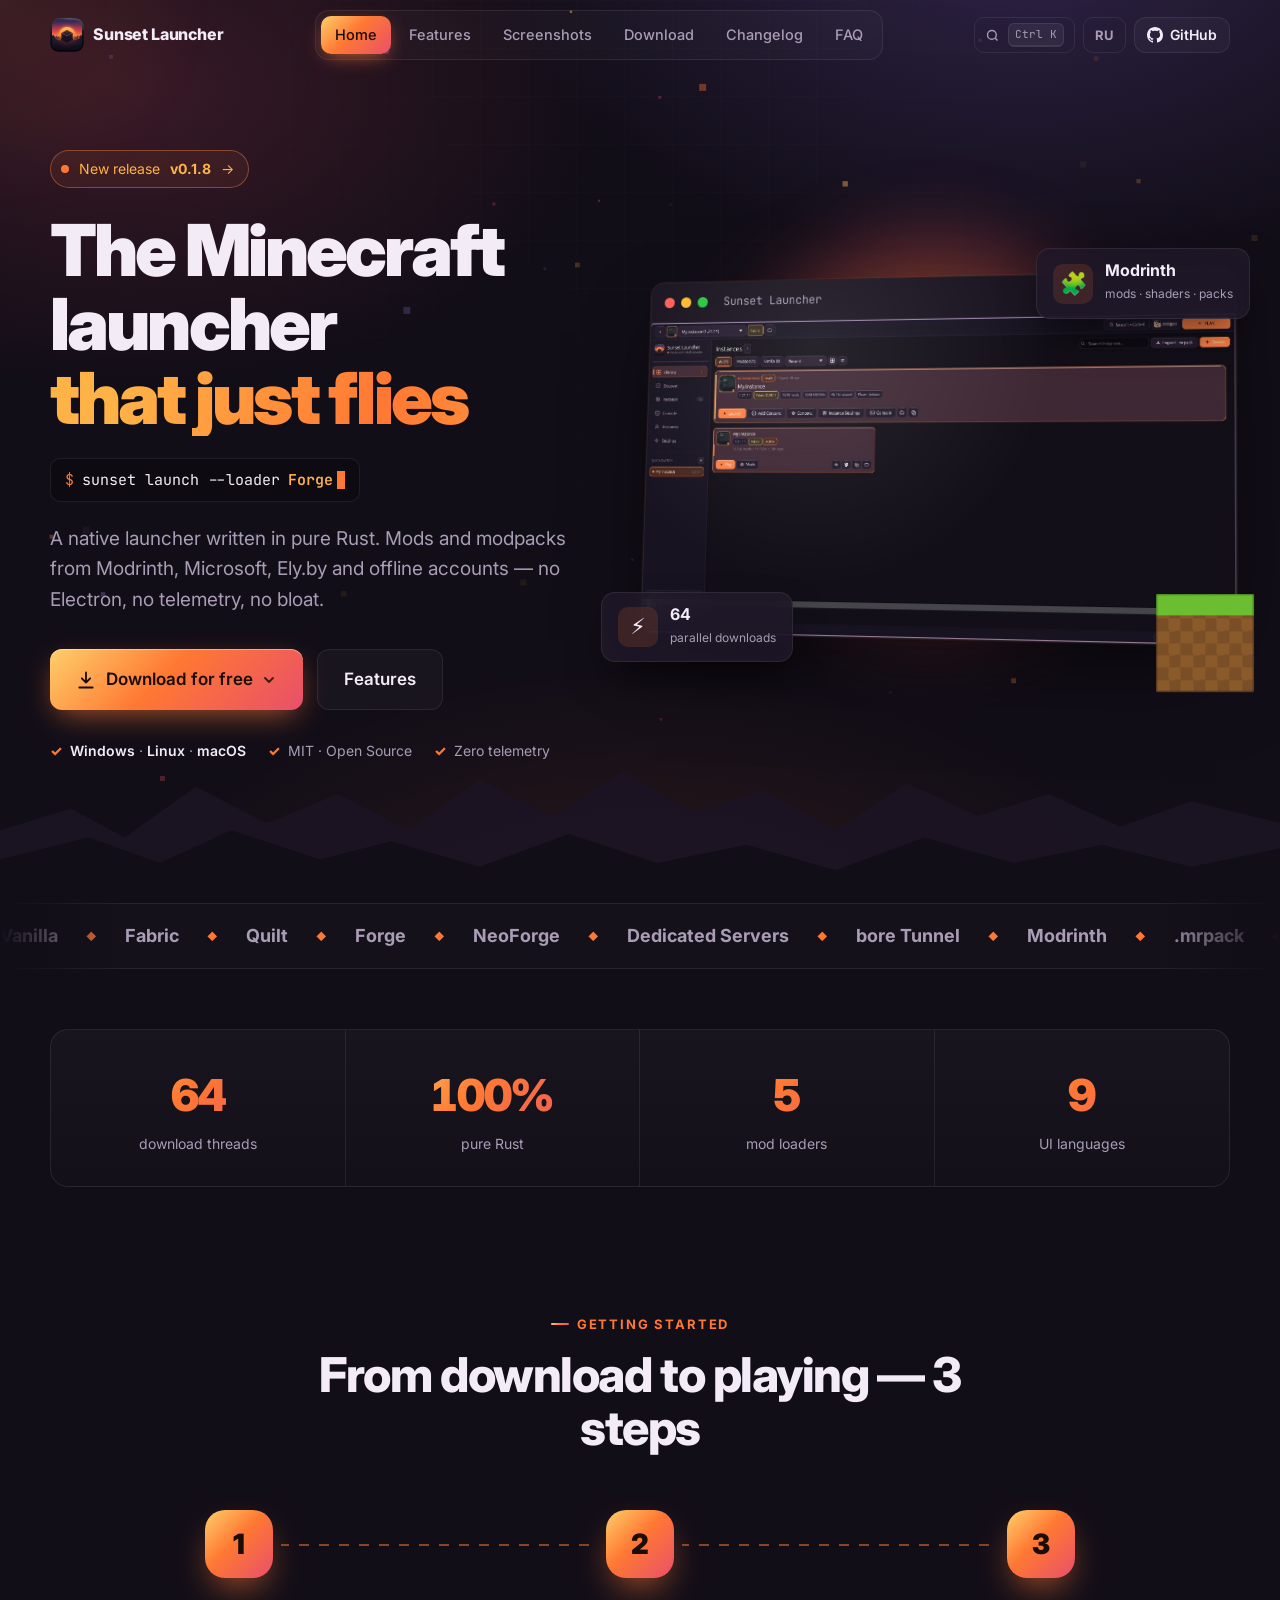
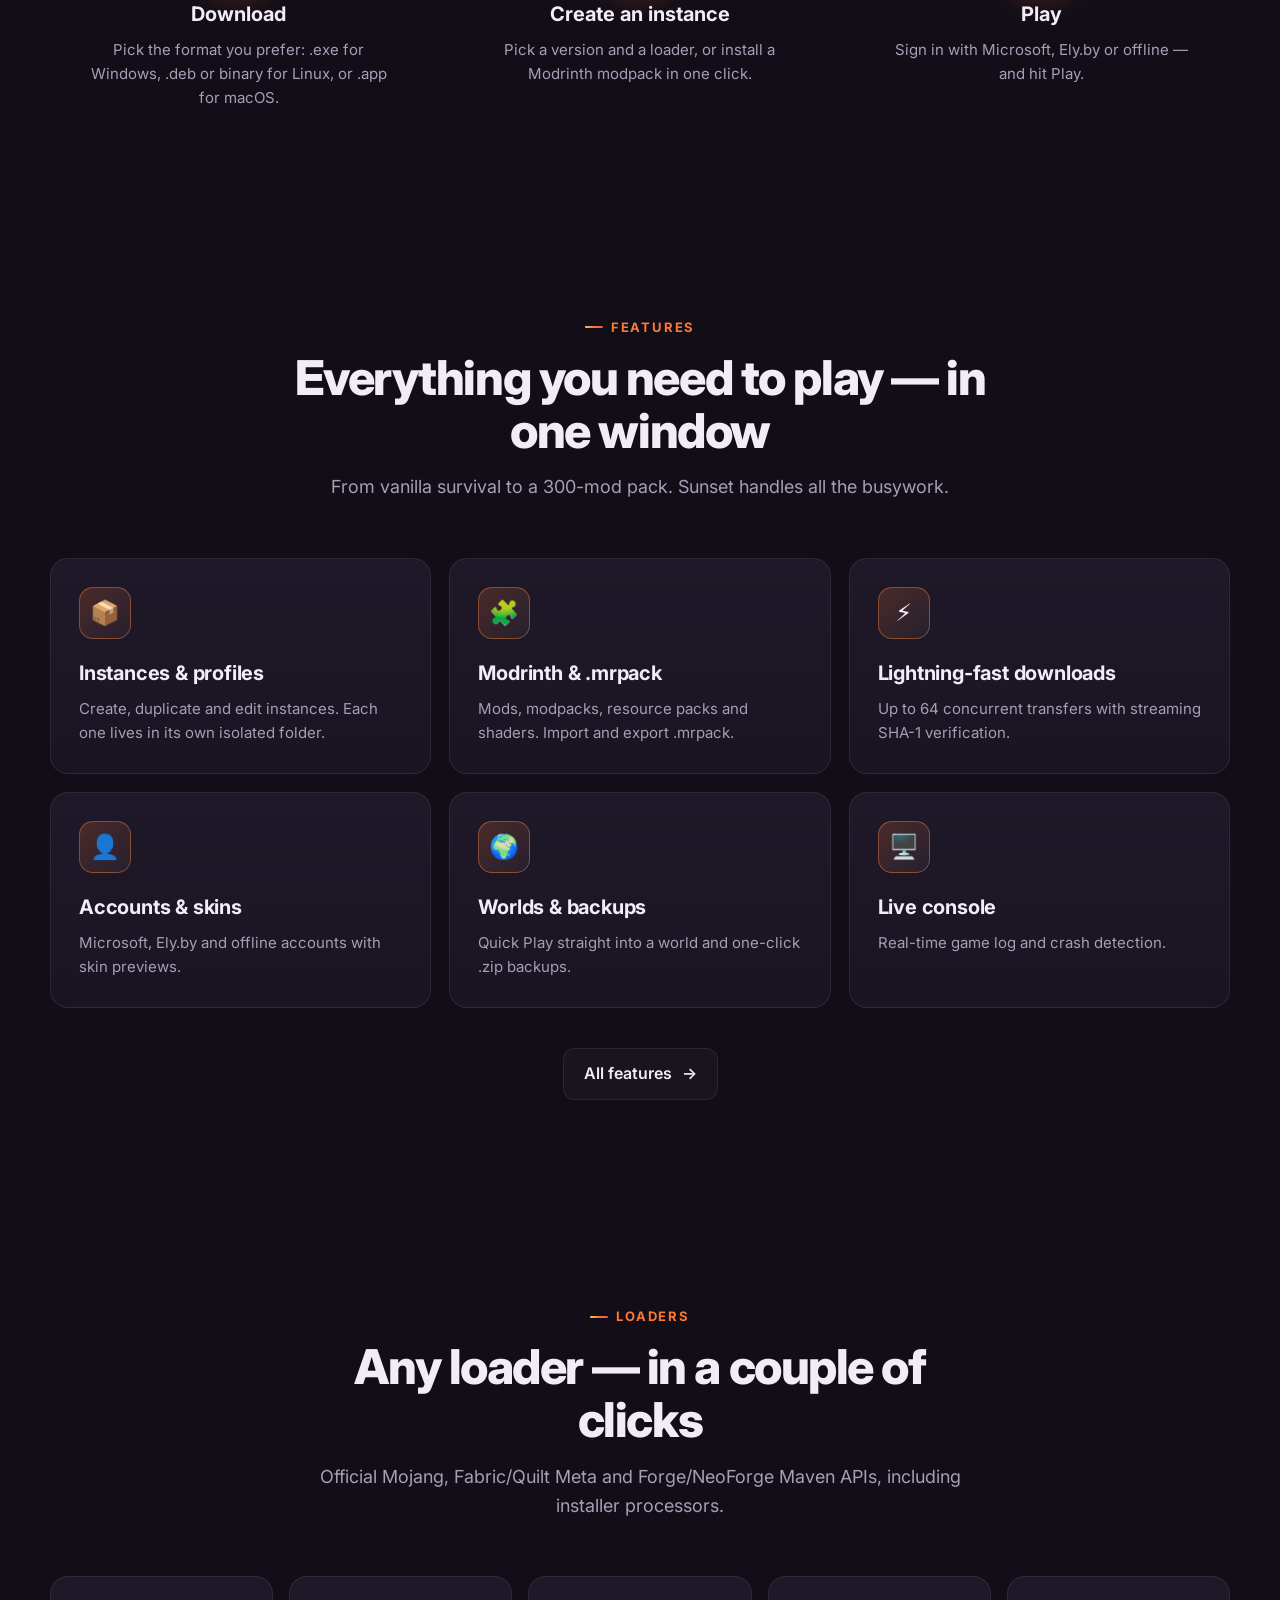
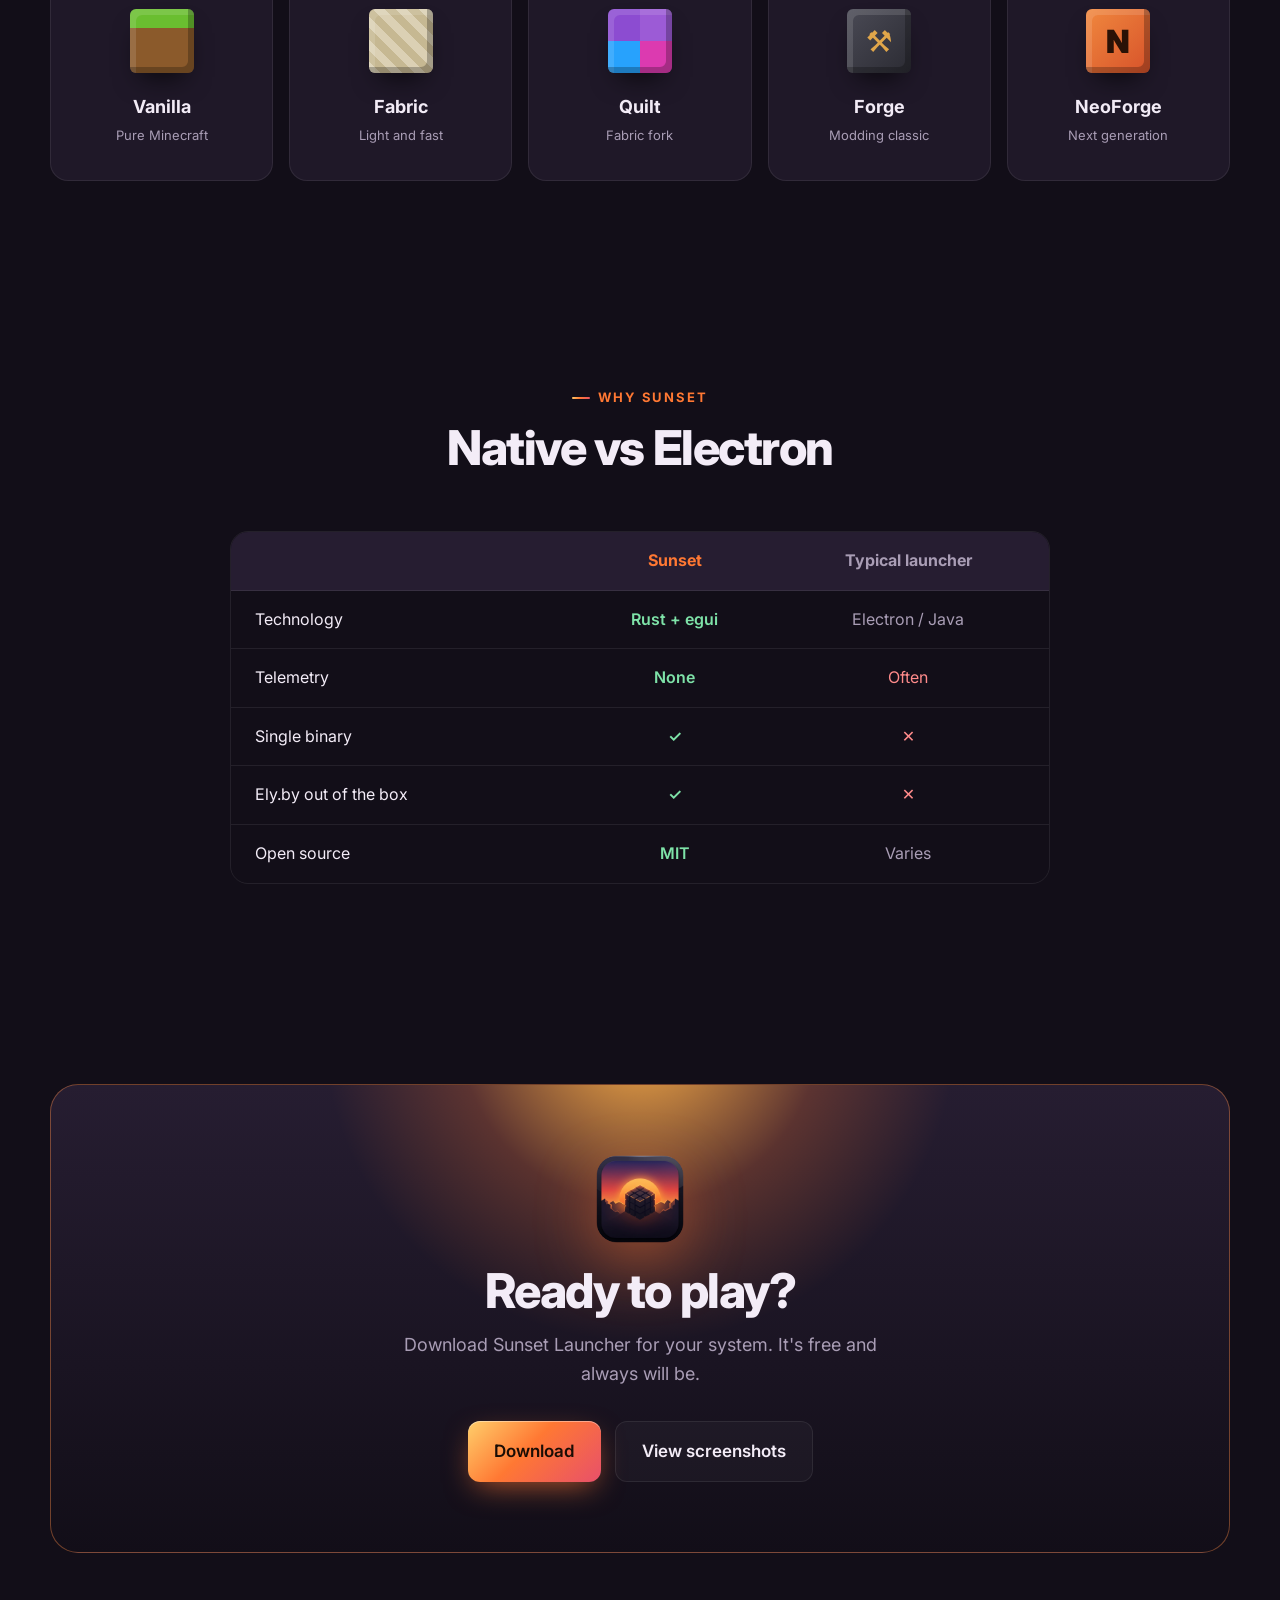
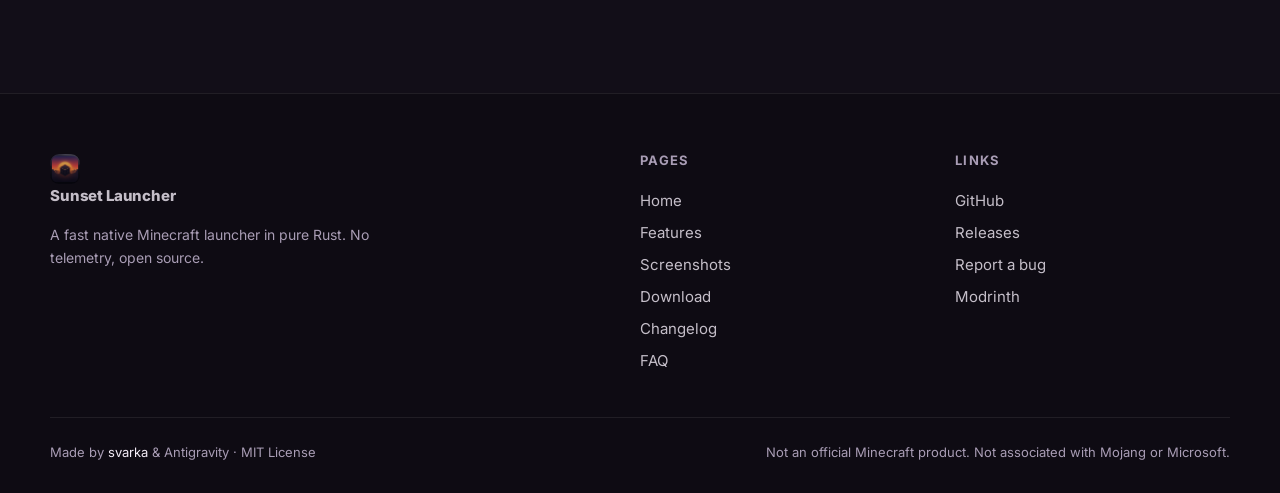
==== commit 24d3e9db: "Complete RU/EN localization for download UI and bust asset cache" ====
--- a/index.html
+++ b/index.html
@@ -35,7 +35,7 @@
   <link rel="preconnect" href="https://fonts.googleapis.com" />
   <link rel="preconnect" href="https://fonts.gstatic.com" crossorigin />
   <link href="https://fonts.googleapis.com/css2?family=Inter:wght@400;500;600;700;800;900&family=JetBrains+Mono:wght@400;600&display=swap" rel="stylesheet" />
-  <link rel="stylesheet" href="style.css" />
+  <link rel="stylesheet" href="style.css?v=20261120c" />
 </head>
 <body data-page="home">
   <div id="app-header"></div>
@@ -69,7 +69,7 @@
                 <span id="heroDownloadText" data-i18n="hero.download">Скачать бесплатно</span>
                 <svg class="dl-caret" viewBox="0 0 20 20" width="16" height="16" fill="none" stroke="currentColor" stroke-width="2.4" stroke-linecap="round" stroke-linejoin="round" aria-hidden="true"><path d="M5 7.5L10 12.5L15 7.5"/></svg>
               </a>
-              <div class="dl-menu" id="heroDlMenu" role="menu" hidden>
+              <div class="dl-menu" id="heroDlMenu" role="menu" data-i18n-aria="dl.chooseFmt" aria-label="Выберите формат загрузки" hidden>
                 <div class="dl-menu-head" data-i18n="dl.chooseFmt">Выберите формат загрузки</div>
                 <div class="dl-menu-list" id="heroDlList">
                   <div class="dl-menu-row" data-os-group="win">
@@ -78,12 +78,12 @@
                         <svg viewBox="0 0 24 24" width="18" height="18" fill="currentColor"><path d="M3 5.5l7.5-1v7H3v-6zm0 13l7.5 1v-7H3v6zm8.5 1.1L21 21v-8.5h-9.5v7.1zm0-15.2v7.1H21V3l-9.5 1.4z"/></svg>
                       </span>
                       <span class="dl-info">
-                        <b>Windows · .exe</b>
+                        <b>Windows · <span data-i18n="dl.winExeLabel">.exe файл</span></b>
                         <small>Windows 10 / 11 (x64) <span class="size" data-asset-key="win-exe"></span></small>
                       </span>
                     </a>
                     <div class="dl-alts">
-                      <a class="dl-chip" data-dl data-dl-key="win-zip" href="https://github.com/sunset-launcher/sunset-launcher/releases/latest/download/sunset-launcher-windows-x64-portable.zip" title="Portable ZIP">.zip</a>
+                      <a class="dl-chip" data-dl data-dl-key="win-zip" href="https://github.com/sunset-launcher/sunset-launcher/releases/latest/download/sunset-launcher-windows-x64-portable.zip" data-i18n-title="dl.tipZip" title="Портативный архив .zip">.zip</a>
                     </div>
                   </div>
 
@@ -98,7 +98,7 @@
                       </span>
                     </a>
                     <div class="dl-alts">
-                      <a class="dl-chip" data-dl data-dl-key="linux-deb-arm64" href="https://github.com/sunset-launcher/sunset-launcher/releases/latest/download/sunset-launcher_0.1.8_arm64.deb" title="Linux ARM64 .deb">ARM64</a>
+                      <a class="dl-chip" data-dl data-dl-key="linux-deb-arm64" href="https://github.com/sunset-launcher/sunset-launcher/releases/latest/download/sunset-launcher_0.1.8_arm64.deb" data-i18n-title="dl.tipDebArm" title="Пакет .deb для Linux ARM64">ARM64</a>
                     </div>
                   </div>
 
@@ -113,7 +113,7 @@
                       </span>
                     </a>
                     <div class="dl-alts">
-                      <a class="dl-chip" data-dl data-dl-key="linux-bin-arm64" href="https://github.com/sunset-launcher/sunset-launcher/releases/latest/download/sunset-launcher-linux-arm64" title="Linux ARM64 binary">ARM64</a>
+                      <a class="dl-chip" data-dl data-dl-key="linux-bin-arm64" href="https://github.com/sunset-launcher/sunset-launcher/releases/latest/download/sunset-launcher-linux-arm64" data-i18n-title="dl.tipBinArm" title="Бинарник для Linux ARM64">ARM64</a>
                     </div>
                   </div>
 
@@ -123,13 +123,13 @@
                         <svg viewBox="0 0 24 24" width="18" height="18" fill="currentColor"><path d="M16.4 13.1c0-2.1 1.7-3.1 1.8-3.2-1-1.4-2.5-1.6-3-1.7-1.3-.1-2.5.8-3.1.8-.7 0-1.7-.8-2.8-.7-1.4 0-2.7.8-3.5 2.1-1.5 2.6-.4 6.4 1.1 8.5.7 1 1.6 2.2 2.7 2.1 1.1 0 1.5-.7 2.8-.7 1.3 0 1.7.7 2.8.7 1.2 0 1.9-1 2.6-2.1.8-1.2 1.2-2.3 1.2-2.4-.1 0-2.6-1-2.6-3.4zM14.2 6.8c.6-.7 1-1.7.9-2.8-.9 0-1.9.6-2.5 1.3-.5.6-1 1.7-.9 2.7 1 .1 1.9-.5 2.5-1.2z"/></svg>
                       </span>
                       <span class="dl-info">
-                        <b>macOS · .app</b>
+                        <b>macOS · <span data-i18n="dl.macAppLabel">приложение .app</span></b>
                         <small>Apple Silicon (M1–M4) <span class="size" data-asset-key="mac-app-arm64"></span></small>
                       </span>
                     </a>
                     <div class="dl-alts">
-                      <a class="dl-chip" data-dl data-dl-key="mac-app-x64" href="https://github.com/sunset-launcher/sunset-launcher/releases/latest/download/sunset-launcher-macos-x64.app.zip" title="macOS Intel x64 .app.zip">Intel</a>
-                      <a class="dl-chip" data-dl data-dl-key="mac-bin-arm64" href="https://github.com/sunset-launcher/sunset-launcher/releases/latest/download/sunset-launcher-macos-arm64" title="macOS Apple Silicon binary">bin</a>
+                      <a class="dl-chip" data-dl data-dl-key="mac-app-x64" href="https://github.com/sunset-launcher/sunset-launcher/releases/latest/download/sunset-launcher-macos-x64.app.zip" data-i18n-title="dl.tipMacIntel" title="Сборка .app для macOS Intel (x64)">Intel</a>
+                      <a class="dl-chip" data-dl data-dl-key="mac-bin-arm64" href="https://github.com/sunset-launcher/sunset-launcher/releases/latest/download/sunset-launcher-macos-arm64" data-i18n="dl.binChip" data-i18n-title="dl.tipMacBin" title="Отдельный бинарник для macOS">бин</a>
                     </div>
                   </div>
                 </div>
@@ -143,7 +143,7 @@
           </div>
           <ul class="hero-meta enter" style="--d:6">
             <li><b>Windows</b> · <b>Linux</b> · <b>macOS</b></li>
-            <li>MIT · Open Source</li>
+            <li data-i18n="hero.meta2">MIT · Открытый код</li>
             <li data-i18n="hero.meta3">0 телеметрии</li>
           </ul>
         </div>
@@ -303,6 +303,6 @@
   </main>
 
   <div id="app-footer"></div>
-  <script src="script.js"></script>
+  <script src="script.js?v=20261120c"></script>
 </body>
 </html>
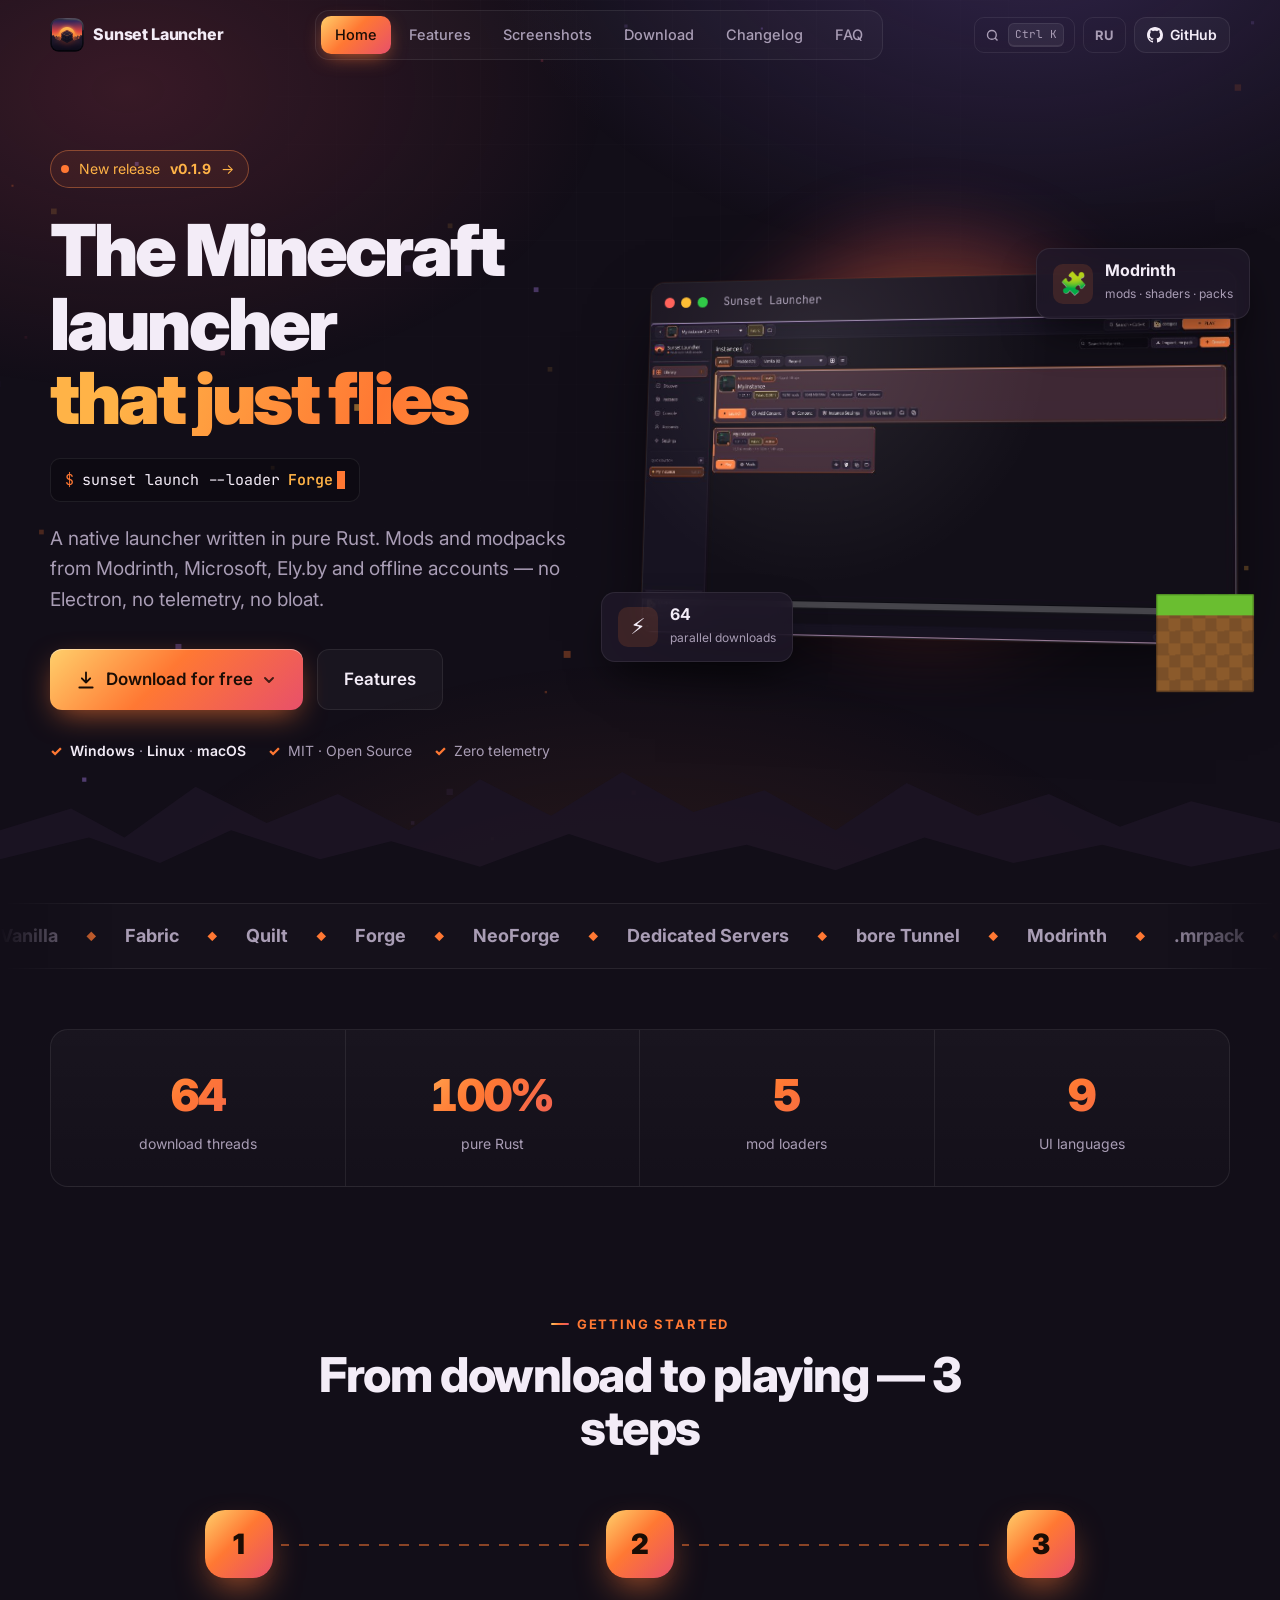
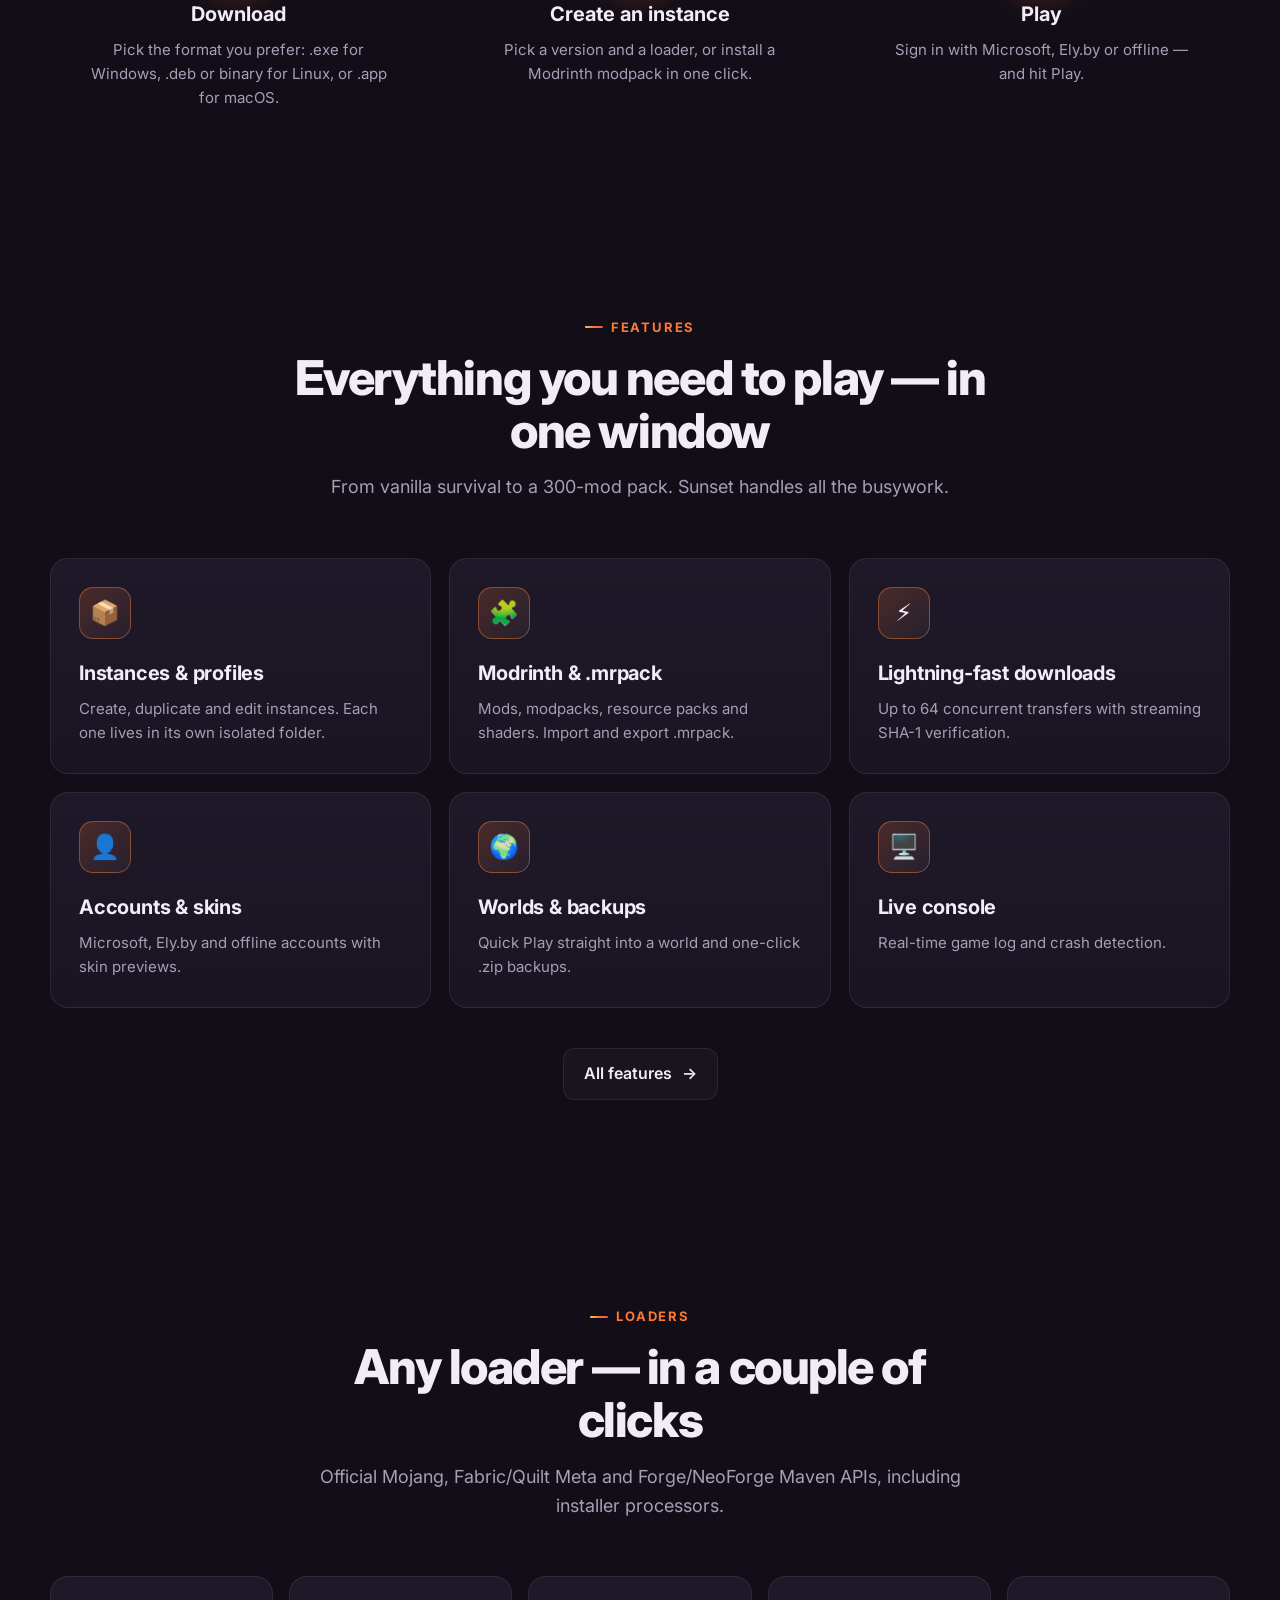
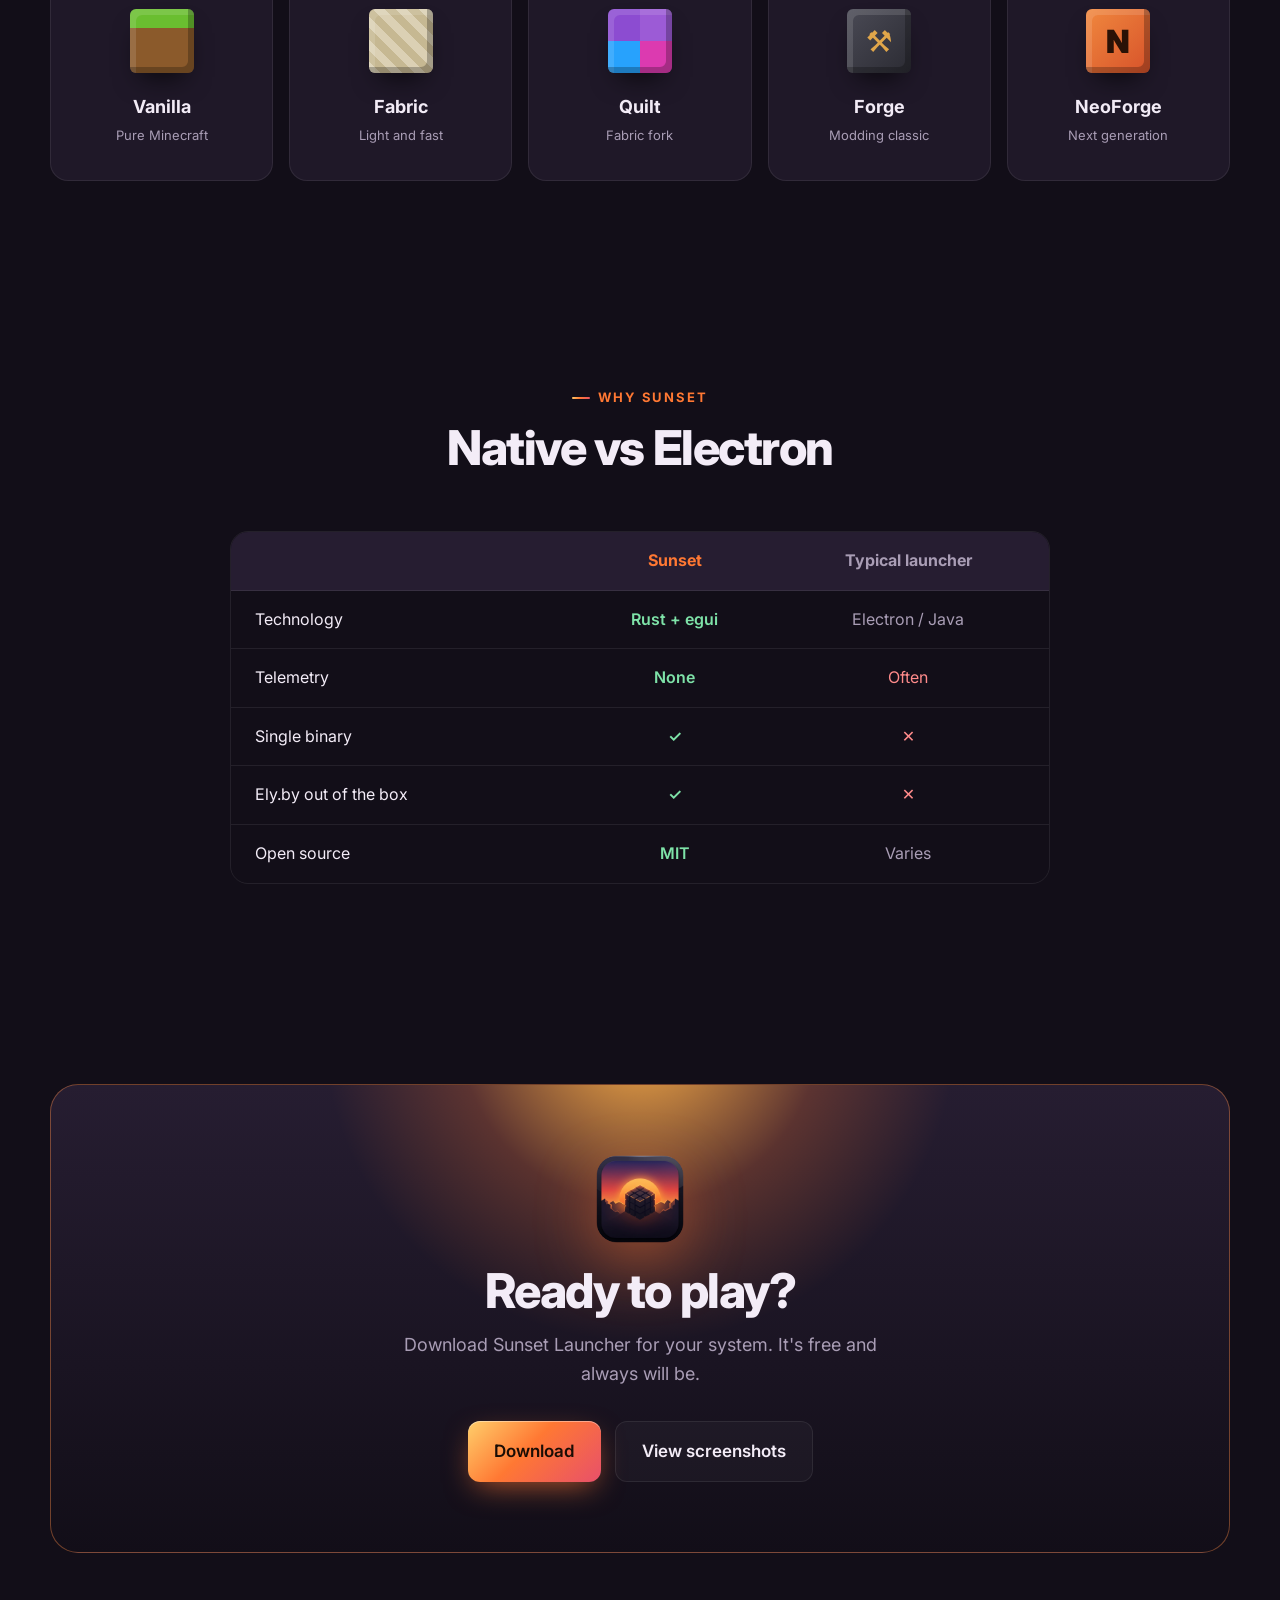
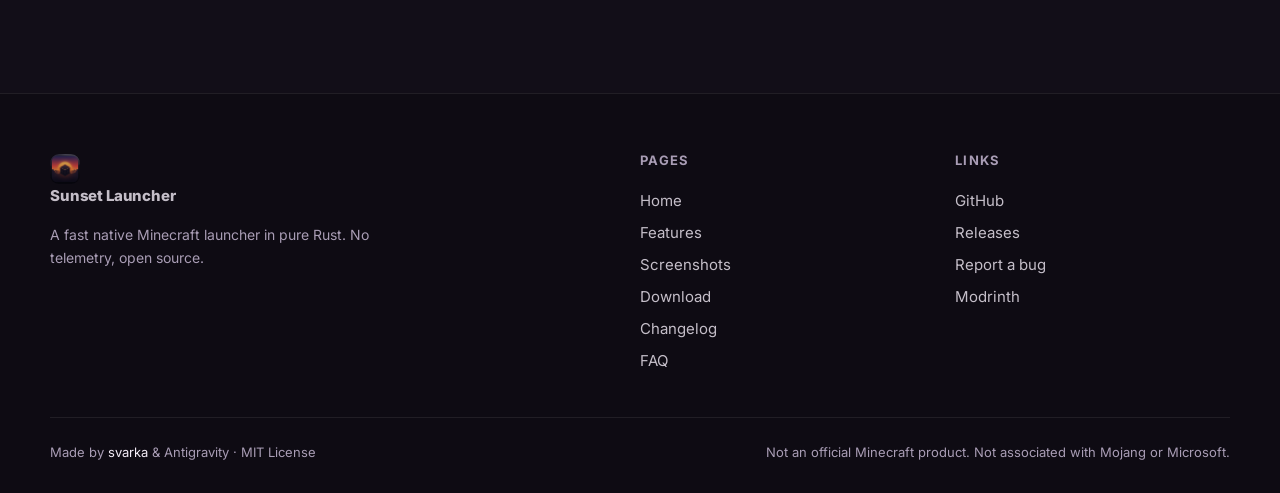
==== commit fa085f2f: "Release v0.1.9 changelog and multi-format download packages" ====
--- a/index.html
+++ b/index.html
@@ -48,7 +48,7 @@
           <a class="pill enter" style="--d:0" href="changelog.html">
             <span class="dot"></span>
             <span data-i18n="hero.pill">Новая версия</span>
-            <b class="version">v0.1.8</b>
+            <b class="version">v0.1.9</b>
             <span class="arrow">→</span>
           </a>
           <h1>
@@ -88,7 +88,7 @@
                   </div>
 
                   <div class="dl-menu-row" data-os-group="linux">
-                    <a class="dl-menu-main" role="menuitem" data-dl data-dl-key="linux-deb-x64" href="https://github.com/sunset-launcher/sunset-launcher/releases/latest/download/sunset-launcher_0.1.8_amd64.deb">
+                    <a class="dl-menu-main" role="menuitem" data-dl data-dl-key="linux-deb-x64" href="https://github.com/sunset-launcher/sunset-launcher/releases/latest/download/sunset-launcher_0.1.9_amd64.deb">
                       <span class="dl-ico" aria-hidden="true">
                         <svg viewBox="0 0 24 24" width="18" height="18" fill="none" stroke="currentColor" stroke-width="2" stroke-linecap="round" stroke-linejoin="round"><path d="M21 16V8a2 2 0 0 0-1-1.73l-7-4a2 2 0 0 0-2 0l-7 4A2 2 0 0 0 3 8v8a2 2 0 0 0 1 1.73l7 4a2 2 0 0 0 2 0l7-4A2 2 0 0 0 21 16z"/><path d="M3.3 7l8.7 5 8.7-5M12 22V12"/></svg>
                       </span>
@@ -98,7 +98,7 @@
                       </span>
                     </a>
                     <div class="dl-alts">
-                      <a class="dl-chip" data-dl data-dl-key="linux-deb-arm64" href="https://github.com/sunset-launcher/sunset-launcher/releases/latest/download/sunset-launcher_0.1.8_arm64.deb" data-i18n-title="dl.tipDebArm" title="Пакет .deb для Linux ARM64">ARM64</a>
+                      <a class="dl-chip" data-dl data-dl-key="linux-deb-arm64" href="https://github.com/sunset-launcher/sunset-launcher/releases/latest/download/sunset-launcher_0.1.9_arm64.deb" data-i18n-title="dl.tipDebArm" title="Пакет .deb для Linux ARM64">ARM64</a>
                     </div>
                   </div>
 
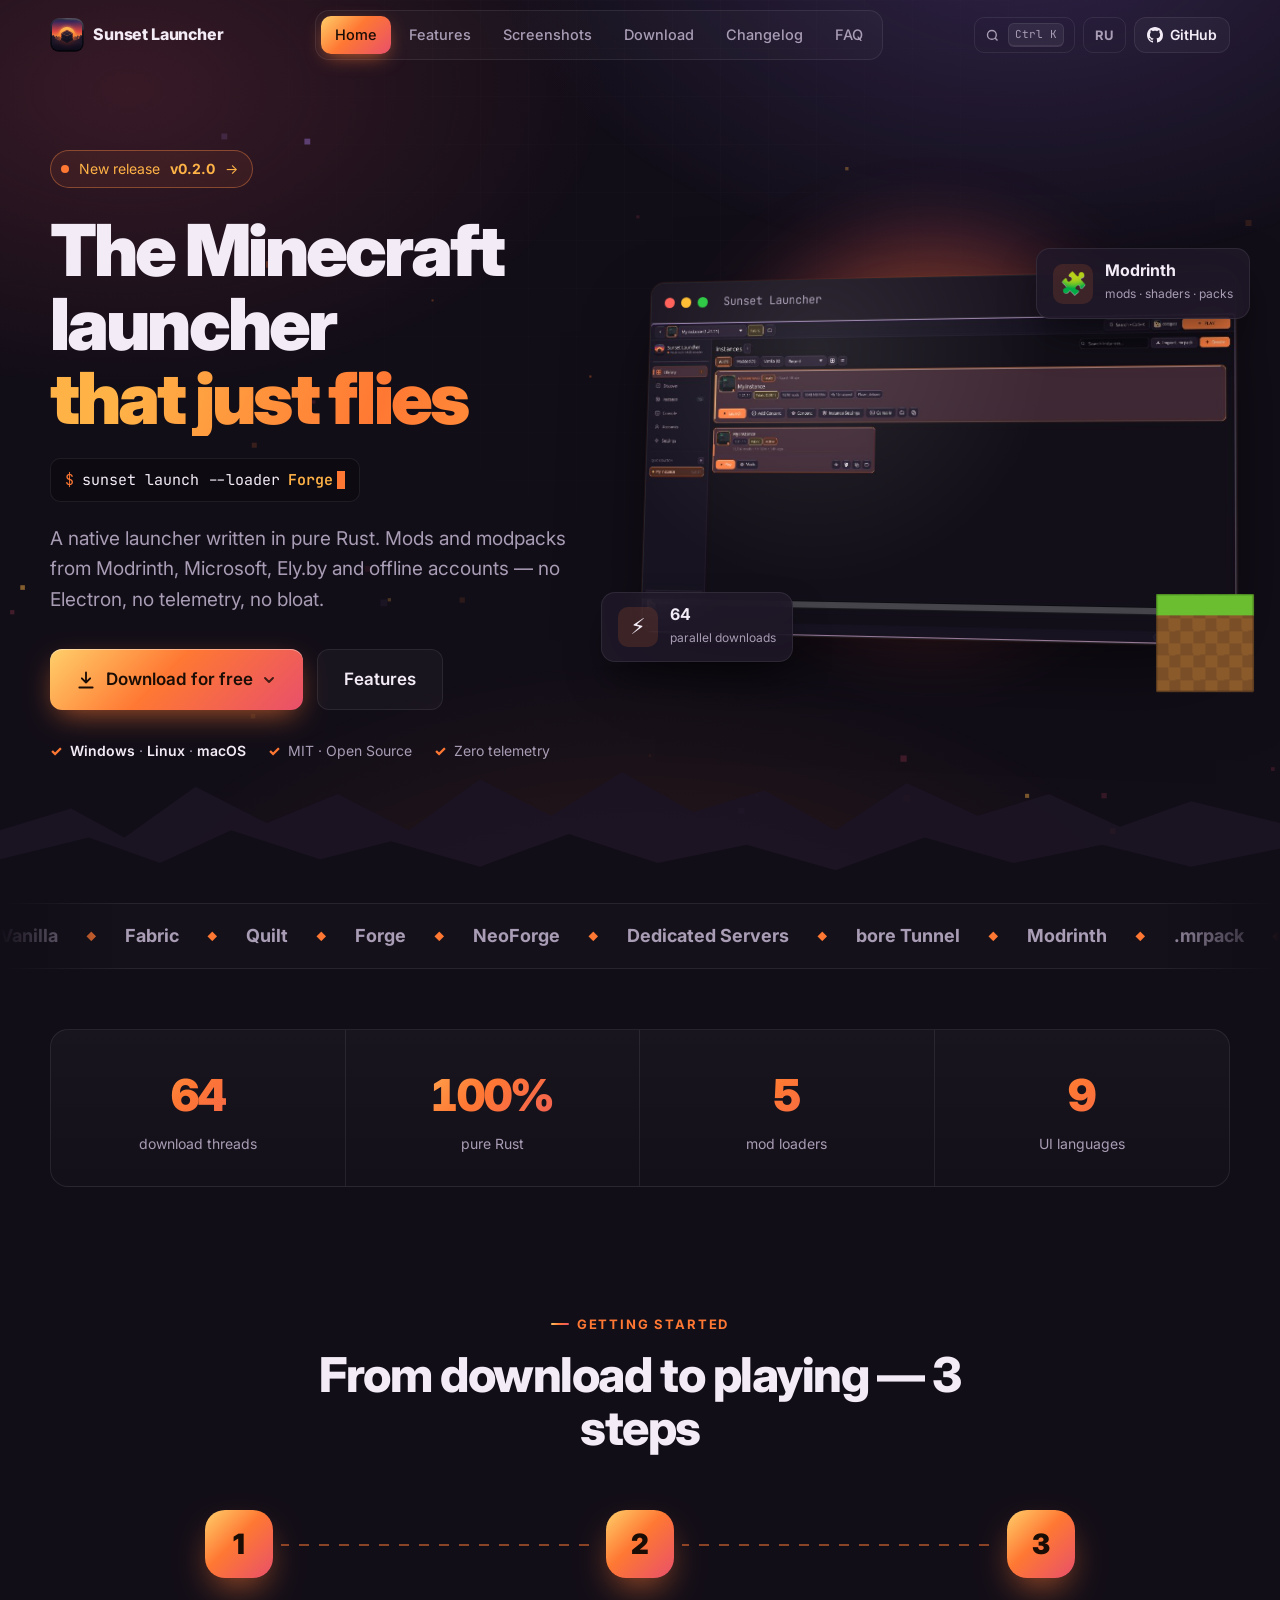
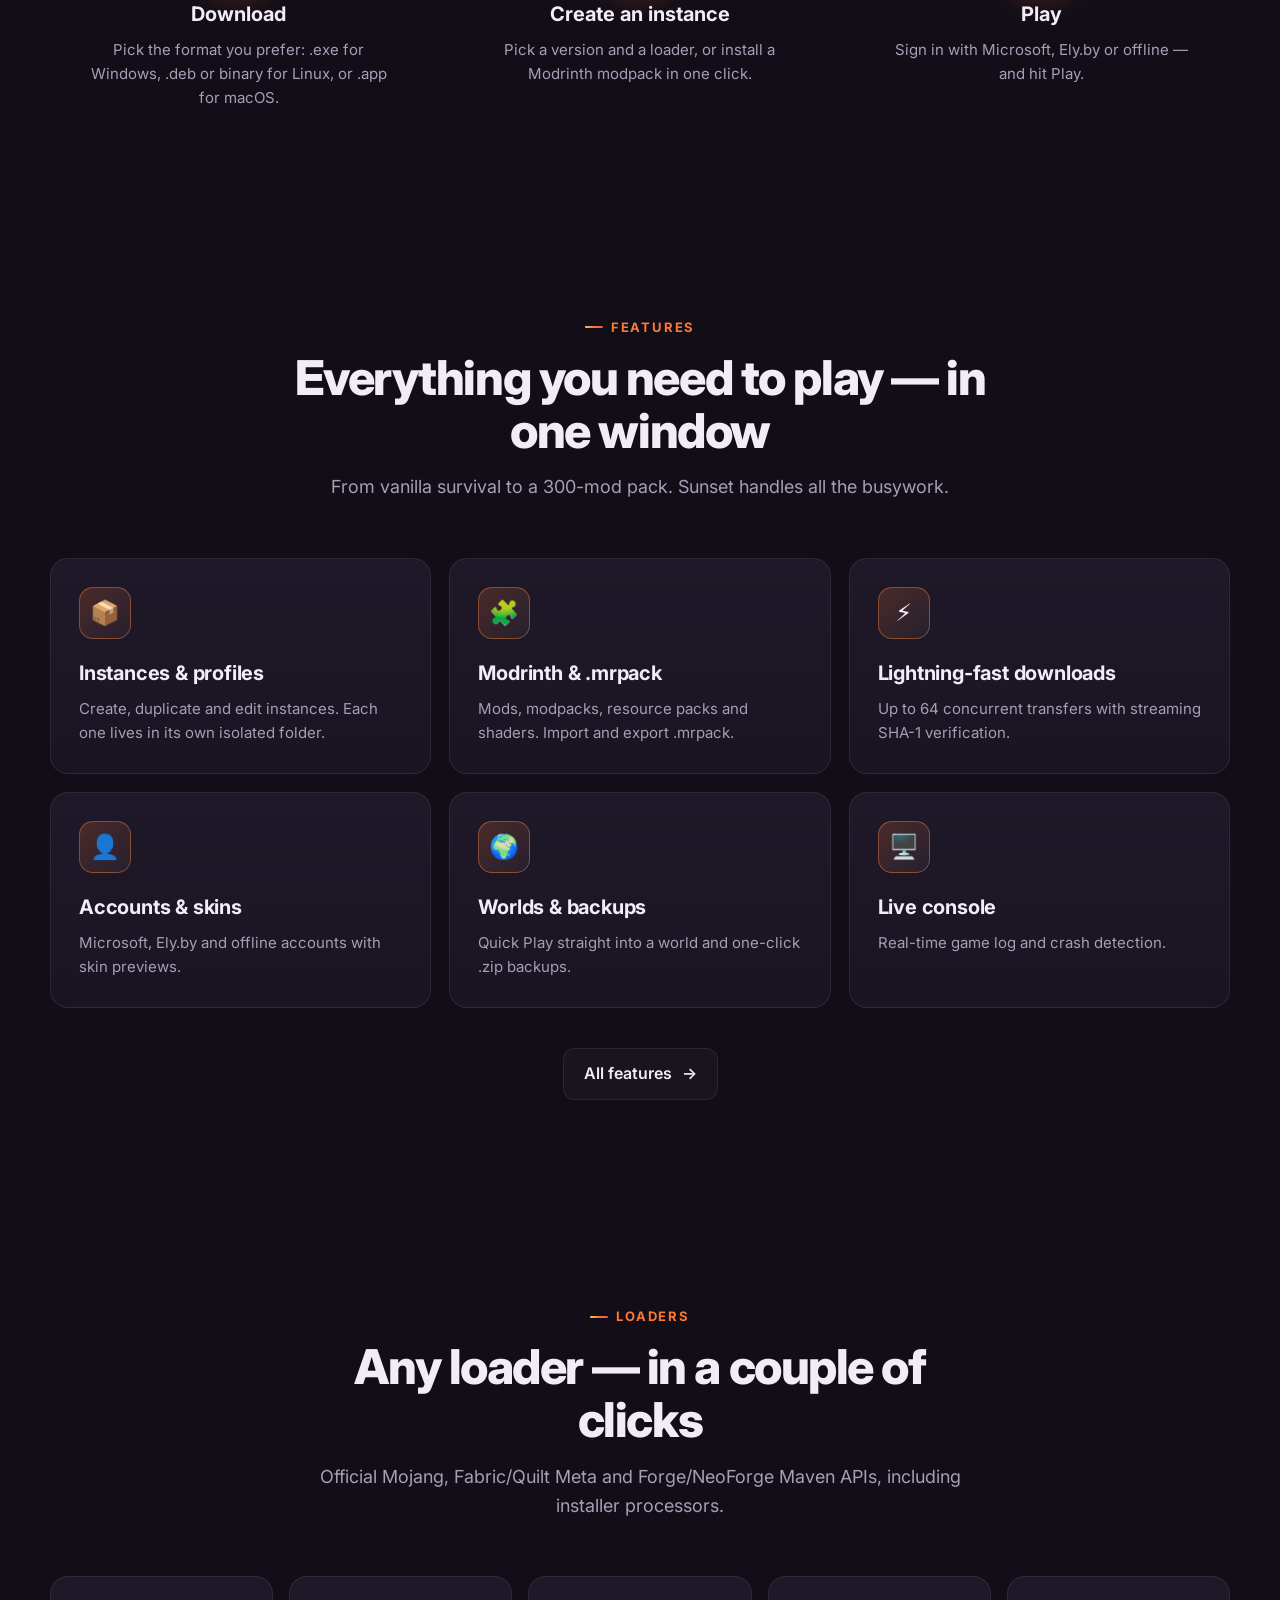
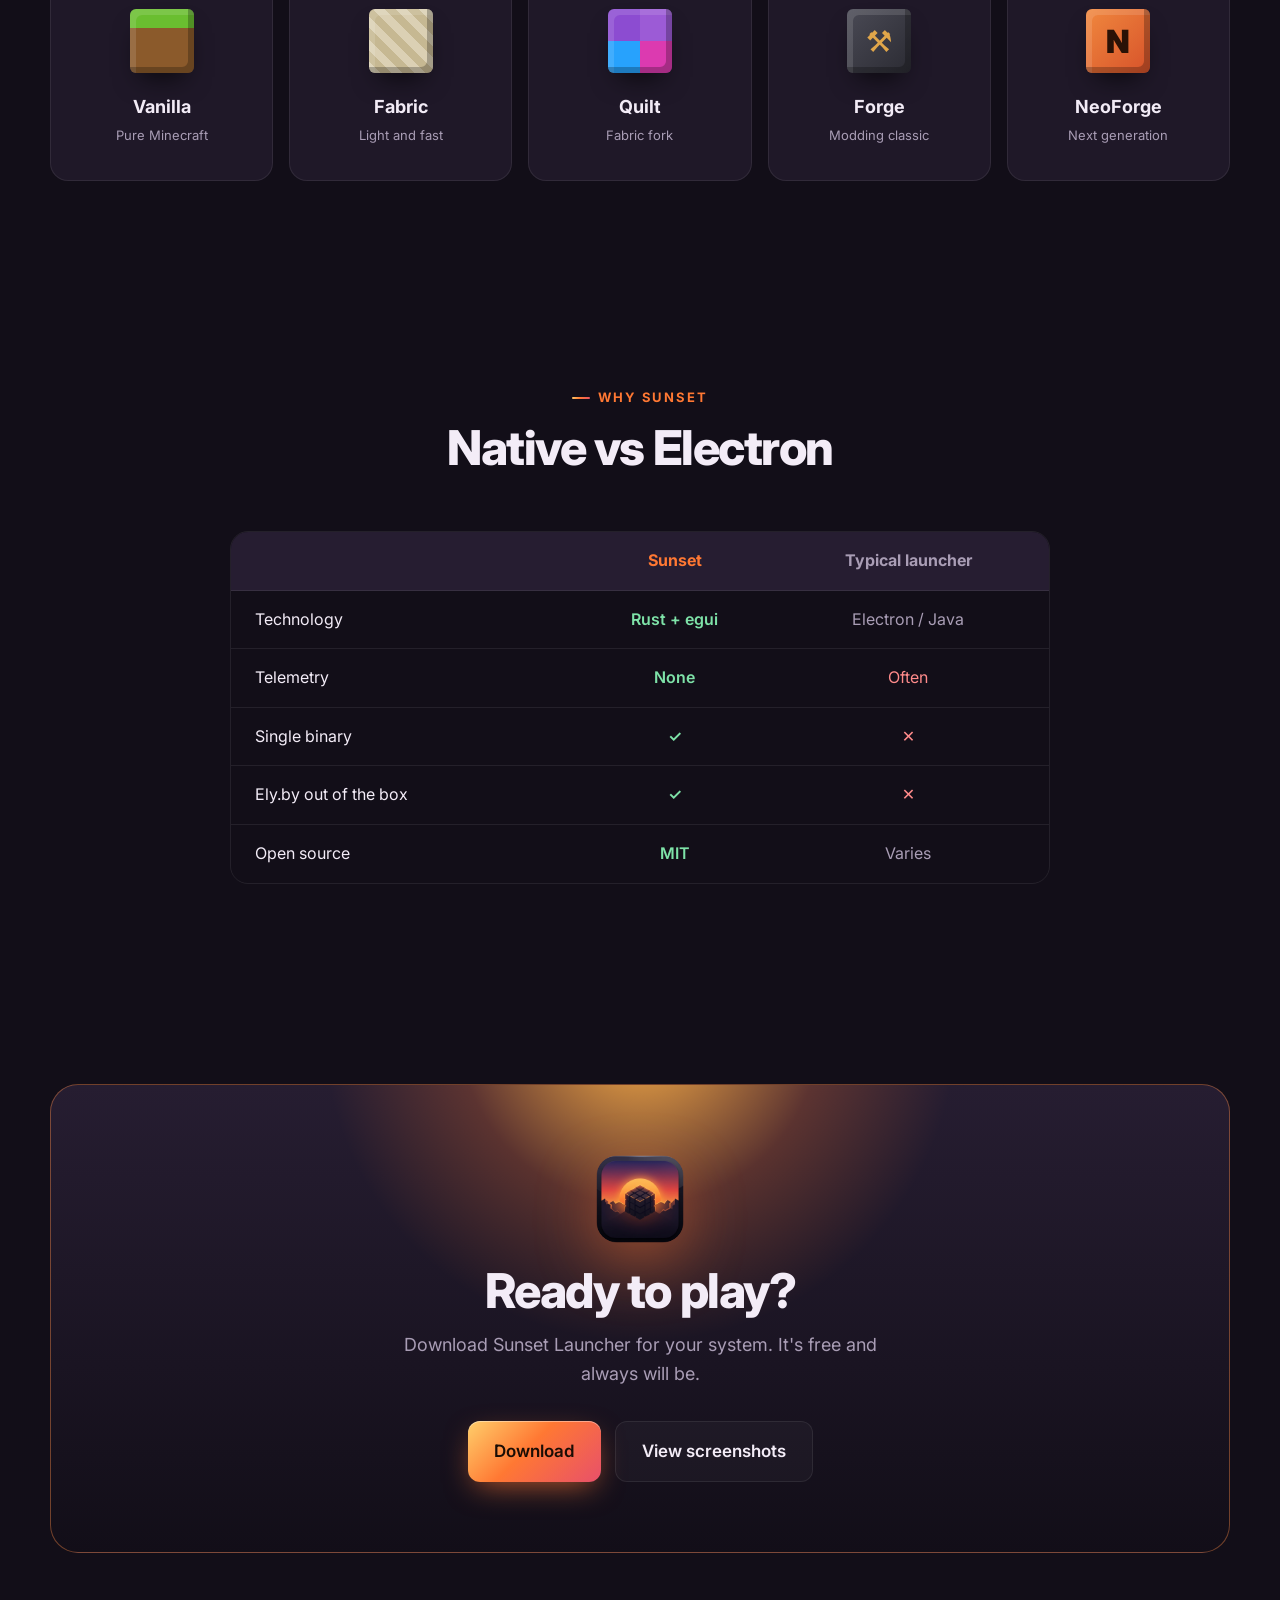
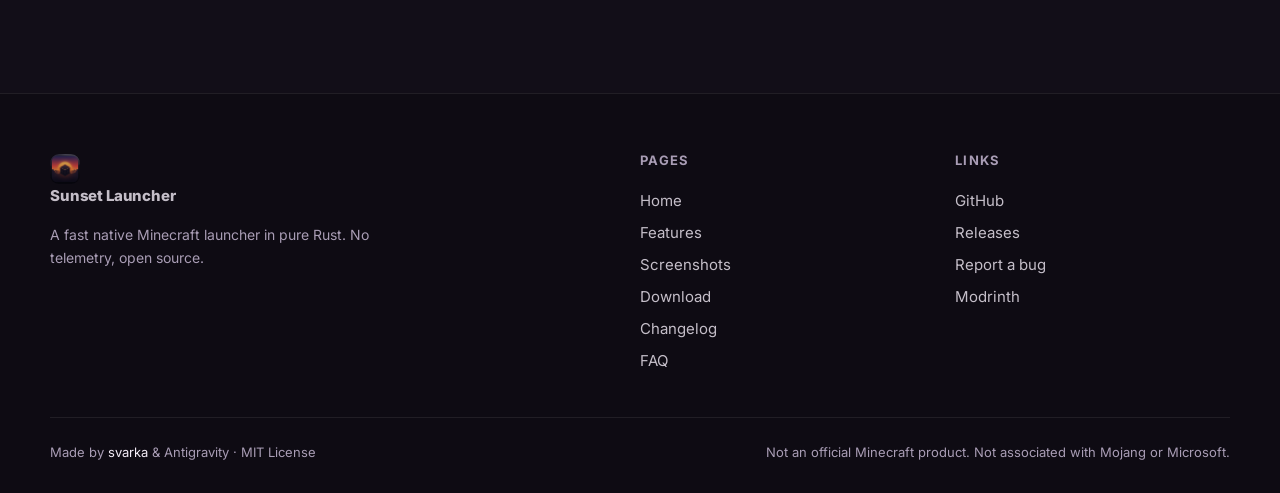
==== commit 9aaa53a1: "Update site release metadata and changelog for v0.2.0" ====
--- a/index.html
+++ b/index.html
@@ -48,7 +48,7 @@
           <a class="pill enter" style="--d:0" href="changelog.html">
             <span class="dot"></span>
             <span data-i18n="hero.pill">Новая версия</span>
-            <b class="version">v0.1.9</b>
+            <b class="version">v0.2.0</b>
             <span class="arrow">→</span>
           </a>
           <h1>
@@ -88,7 +88,7 @@
                   </div>
 
                   <div class="dl-menu-row" data-os-group="linux">
-                    <a class="dl-menu-main" role="menuitem" data-dl data-dl-key="linux-deb-x64" href="https://github.com/sunset-launcher/sunset-launcher/releases/latest/download/sunset-launcher_0.1.9_amd64.deb">
+                    <a class="dl-menu-main" role="menuitem" data-dl data-dl-key="linux-deb-x64" href="https://github.com/sunset-launcher/sunset-launcher/releases/latest/download/sunset-launcher_0.2.0_amd64.deb">
                       <span class="dl-ico" aria-hidden="true">
                         <svg viewBox="0 0 24 24" width="18" height="18" fill="none" stroke="currentColor" stroke-width="2" stroke-linecap="round" stroke-linejoin="round"><path d="M21 16V8a2 2 0 0 0-1-1.73l-7-4a2 2 0 0 0-2 0l-7 4A2 2 0 0 0 3 8v8a2 2 0 0 0 1 1.73l7 4a2 2 0 0 0 2 0l7-4A2 2 0 0 0 21 16z"/><path d="M3.3 7l8.7 5 8.7-5M12 22V12"/></svg>
                       </span>
@@ -98,7 +98,7 @@
                       </span>
                     </a>
                     <div class="dl-alts">
-                      <a class="dl-chip" data-dl data-dl-key="linux-deb-arm64" href="https://github.com/sunset-launcher/sunset-launcher/releases/latest/download/sunset-launcher_0.1.9_arm64.deb" data-i18n-title="dl.tipDebArm" title="Пакет .deb для Linux ARM64">ARM64</a>
+                      <a class="dl-chip" data-dl data-dl-key="linux-deb-arm64" href="https://github.com/sunset-launcher/sunset-launcher/releases/latest/download/sunset-launcher_0.2.0_arm64.deb" data-i18n-title="dl.tipDebArm" title="Пакет .deb для Linux ARM64">ARM64</a>
                     </div>
                   </div>
 
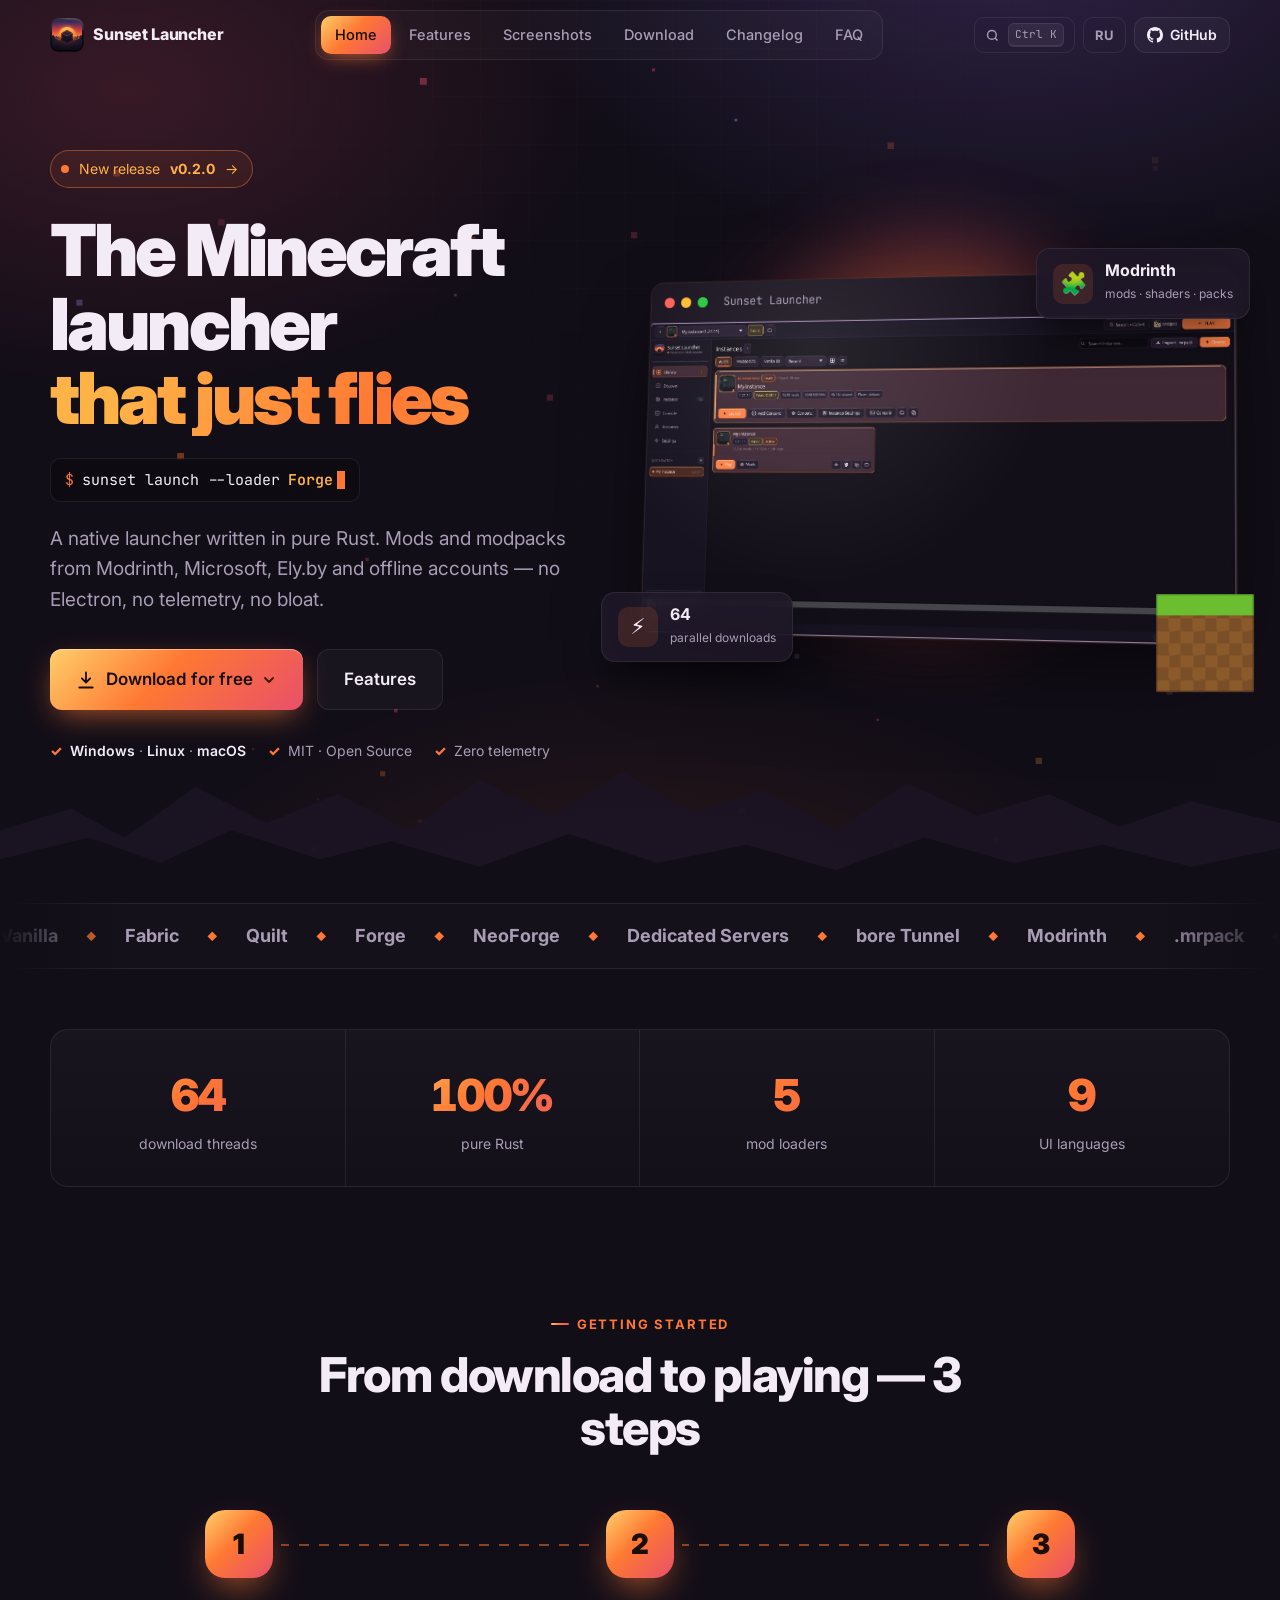
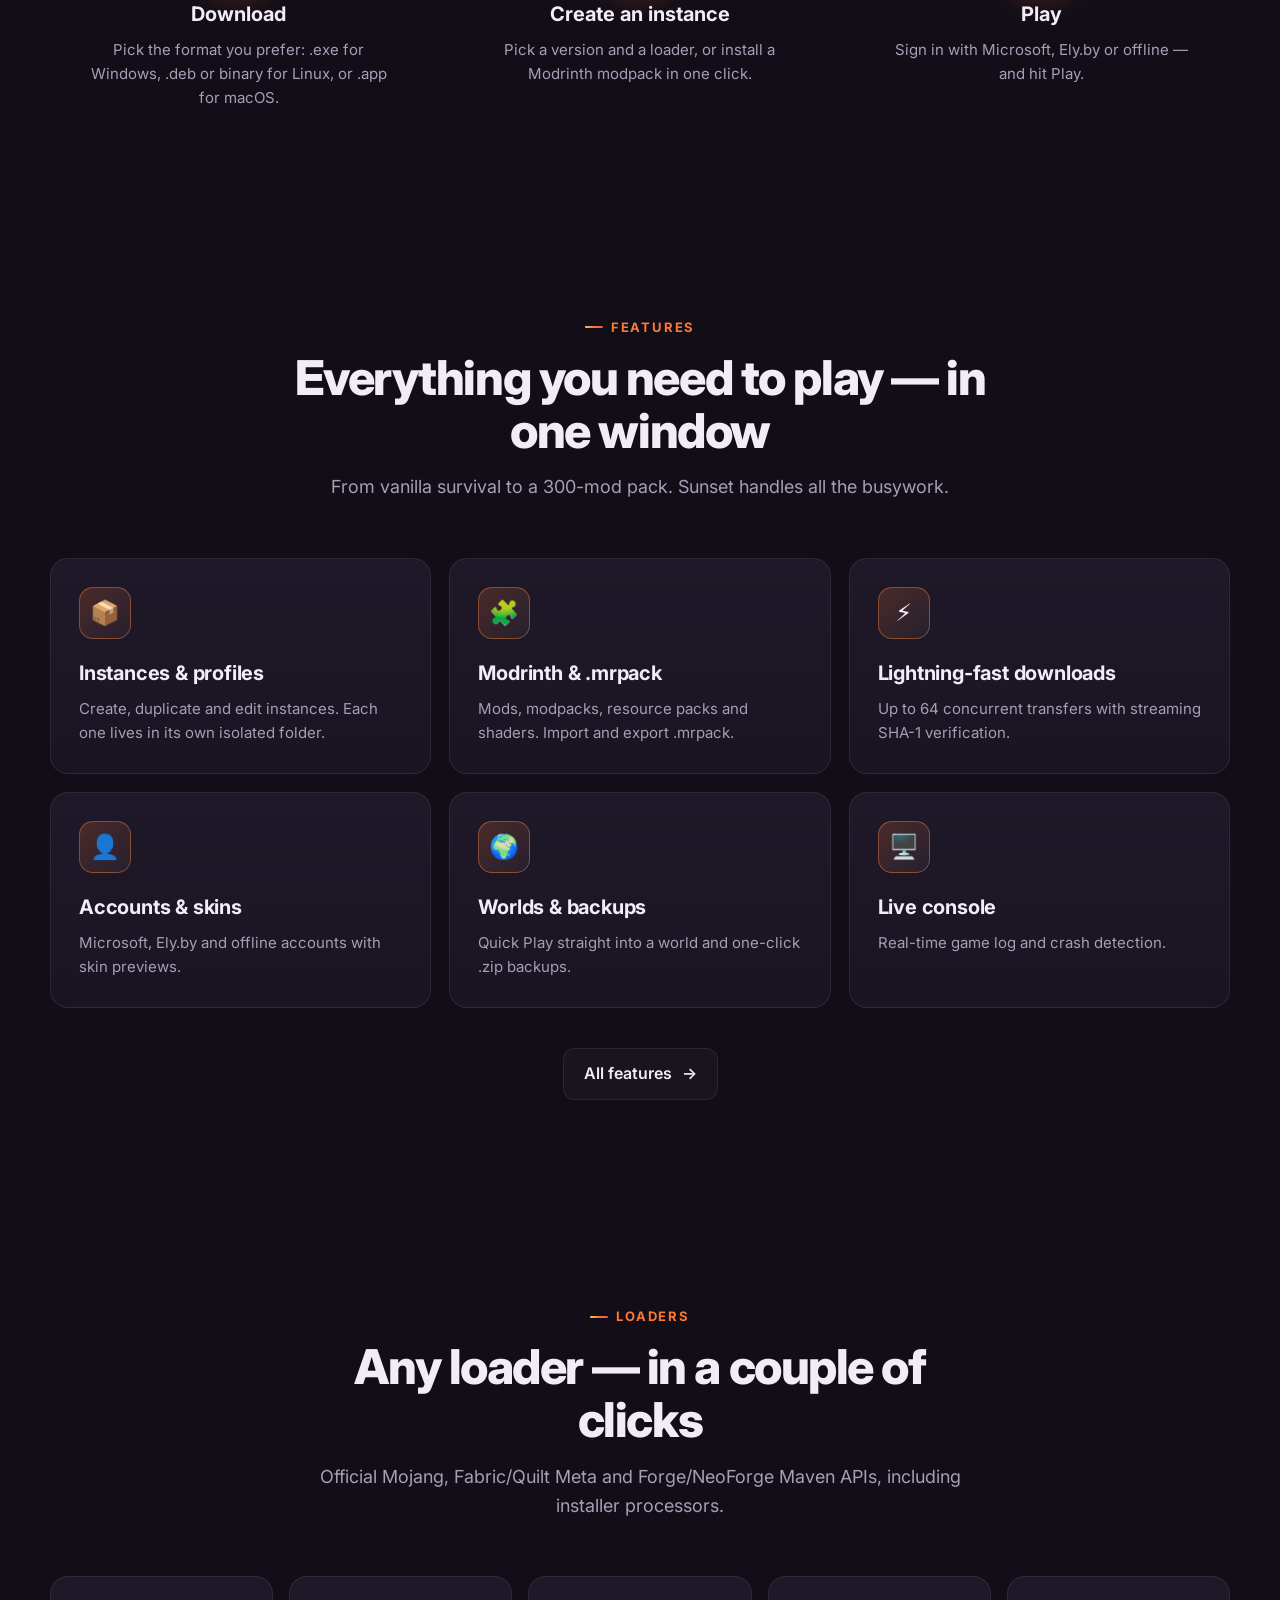
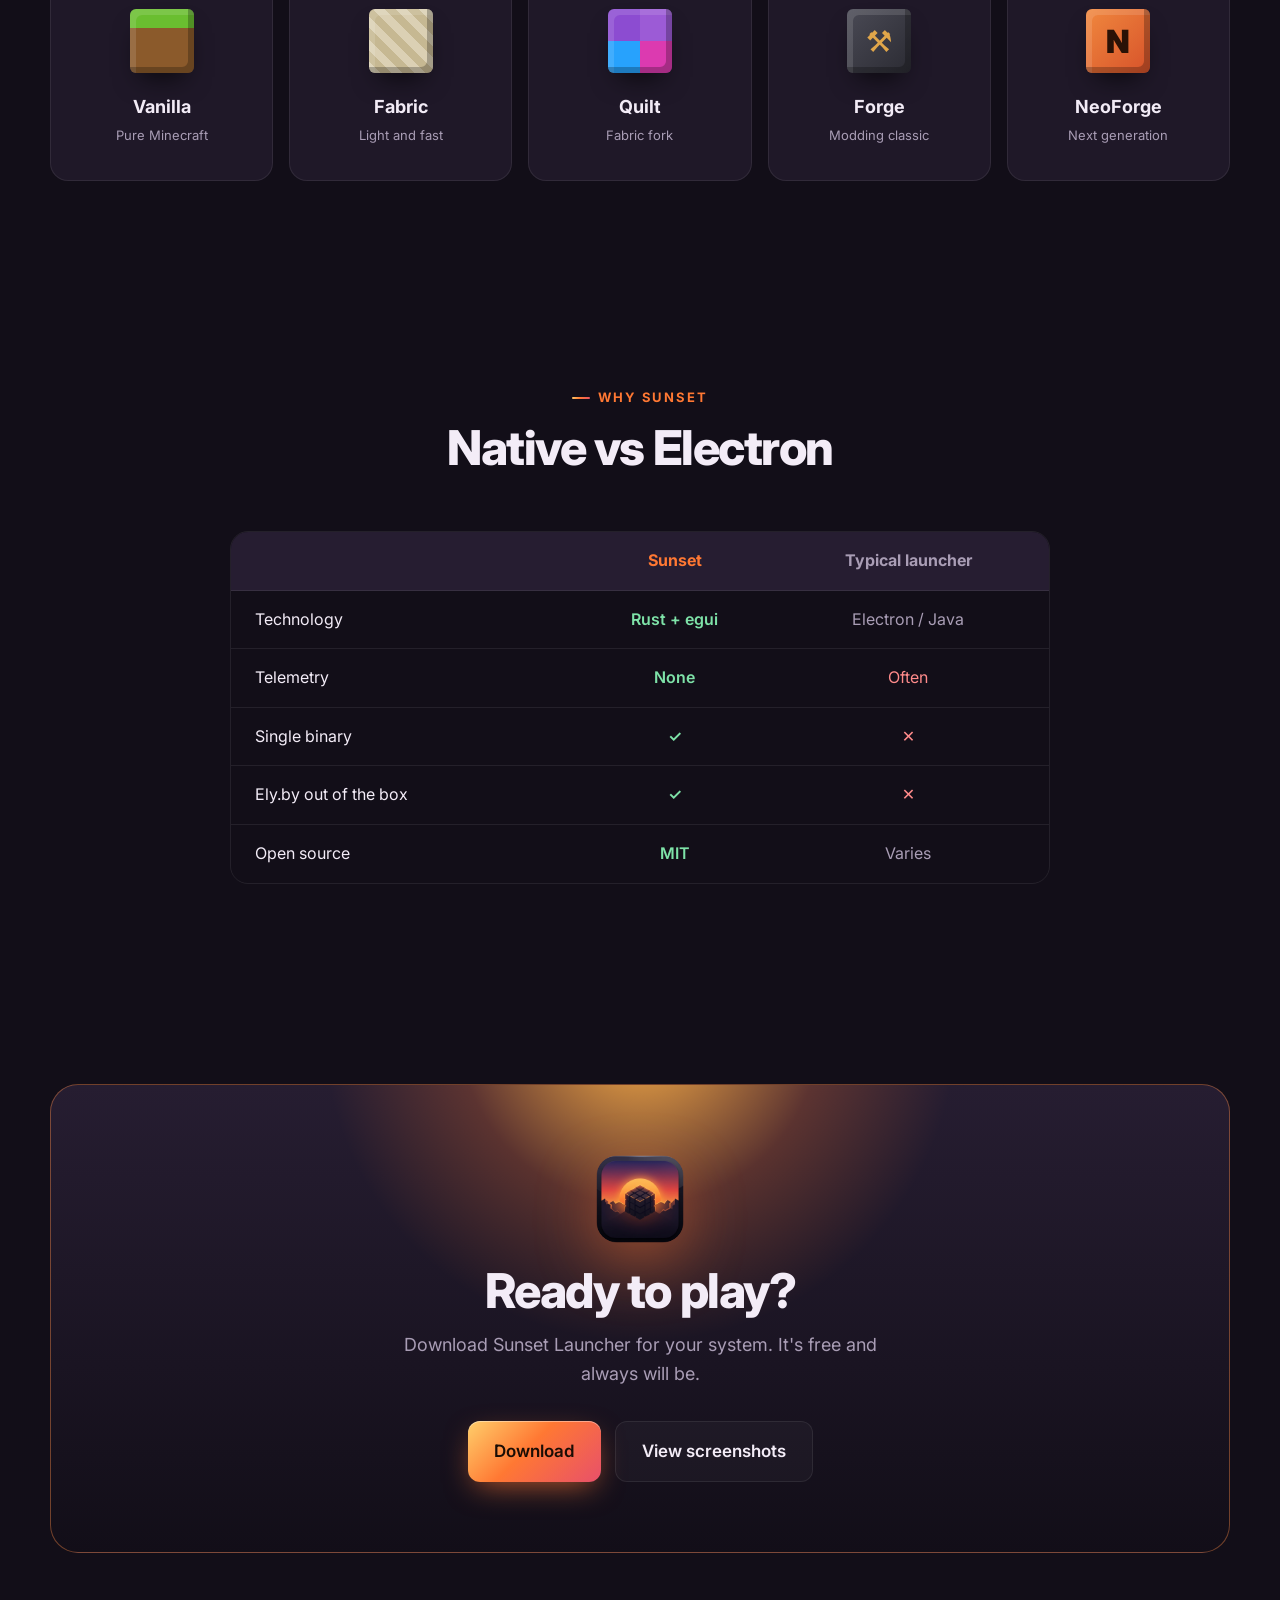
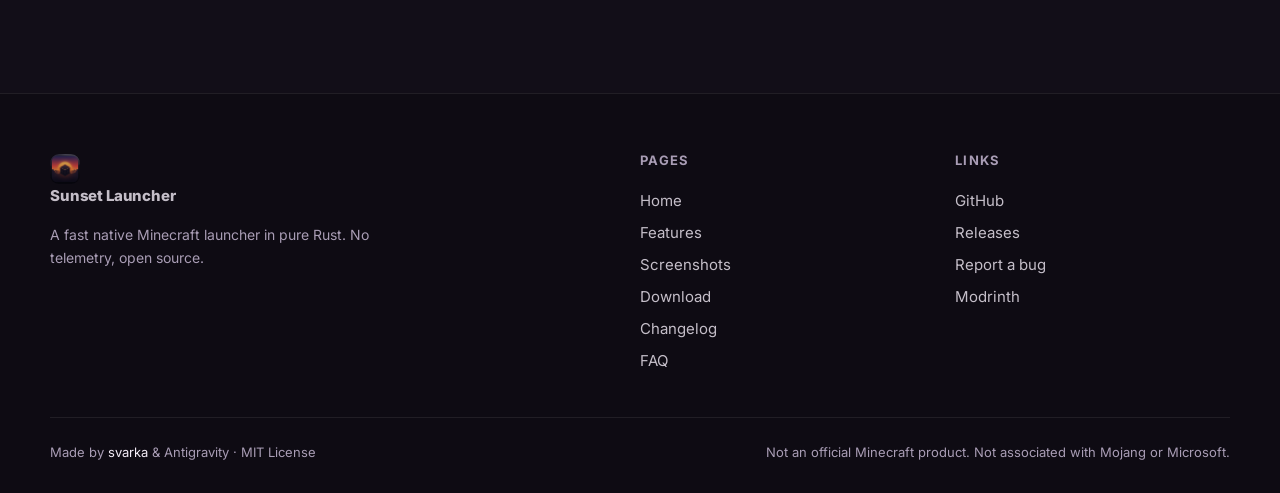
==== commit f6f4ad30: "Sync LOCAL_VER to v0.2.0 and bust GitHub release cache" ====
--- a/index.html
+++ b/index.html
@@ -303,6 +303,6 @@
   </main>
 
   <div id="app-footer"></div>
-  <script src="script.js?v=20261120c"></script>
+  <script src="script.js?v=20261121a"></script>
 </body>
 </html>
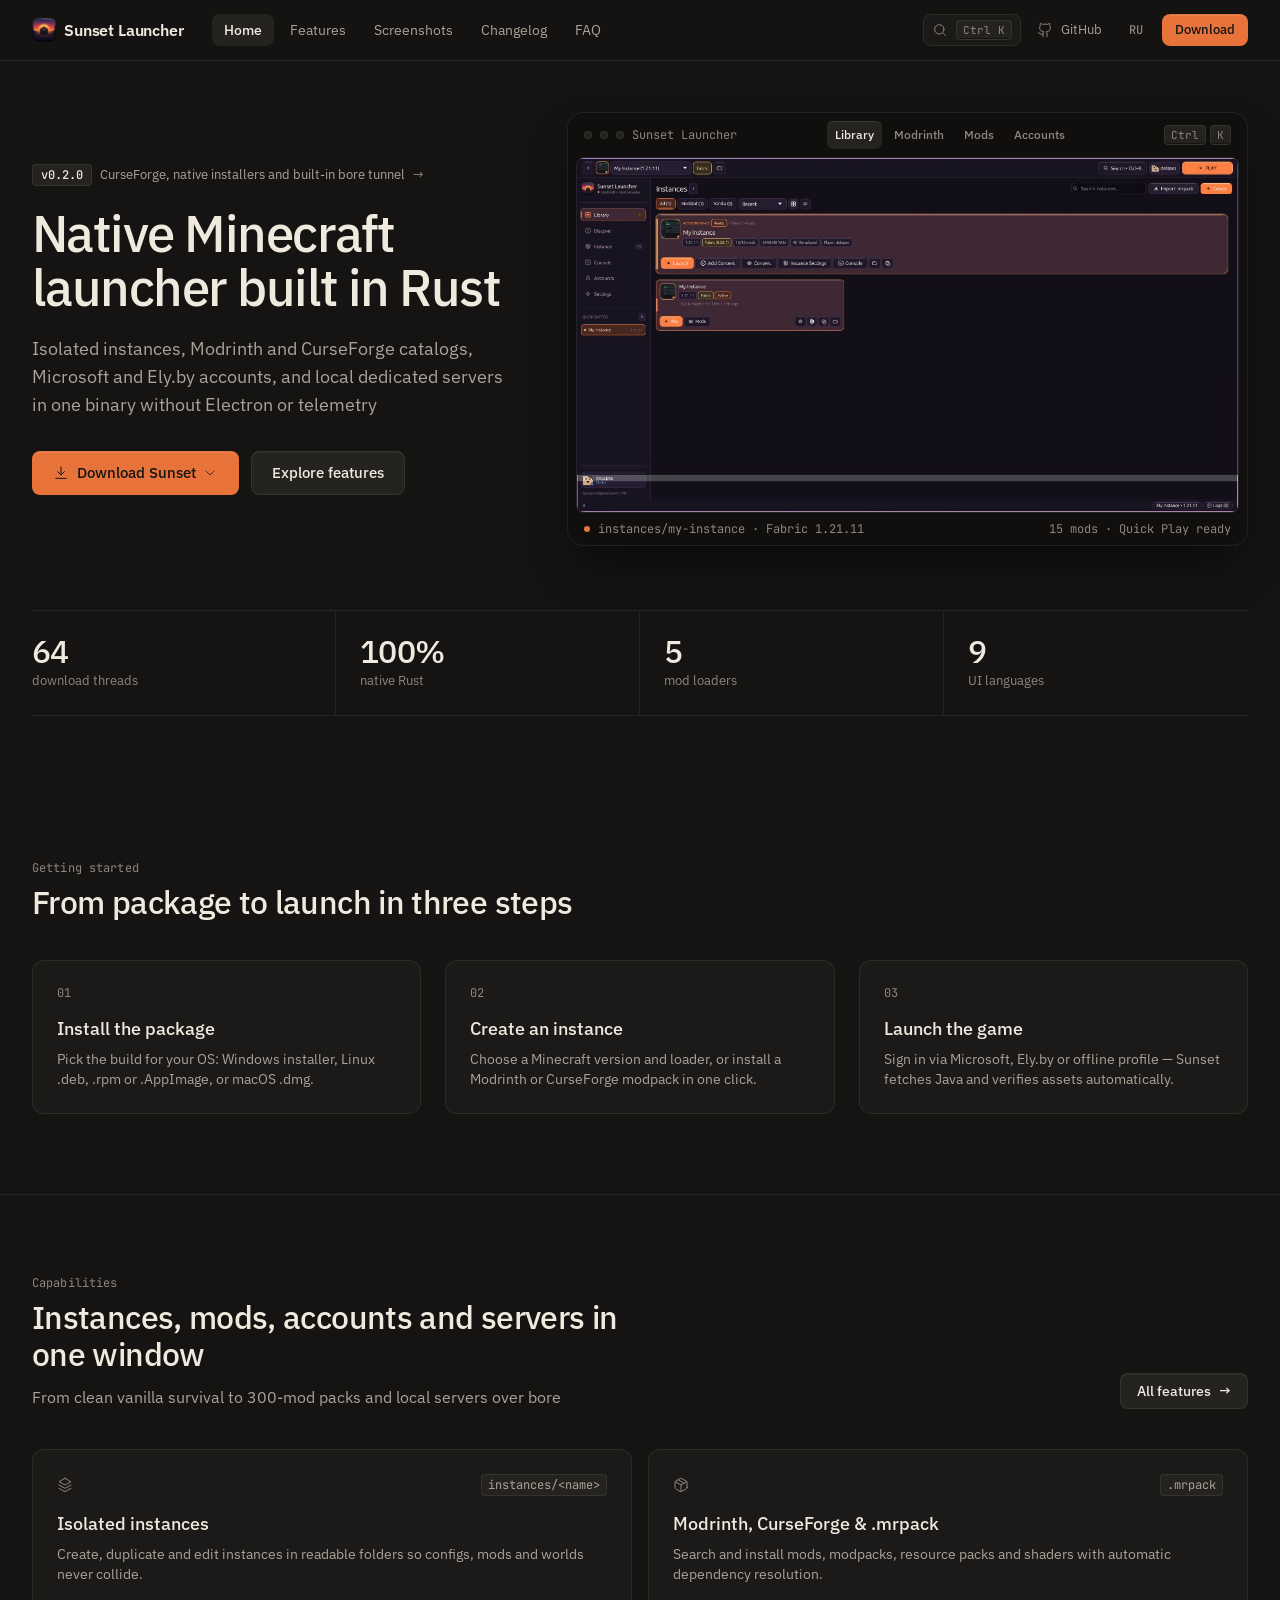
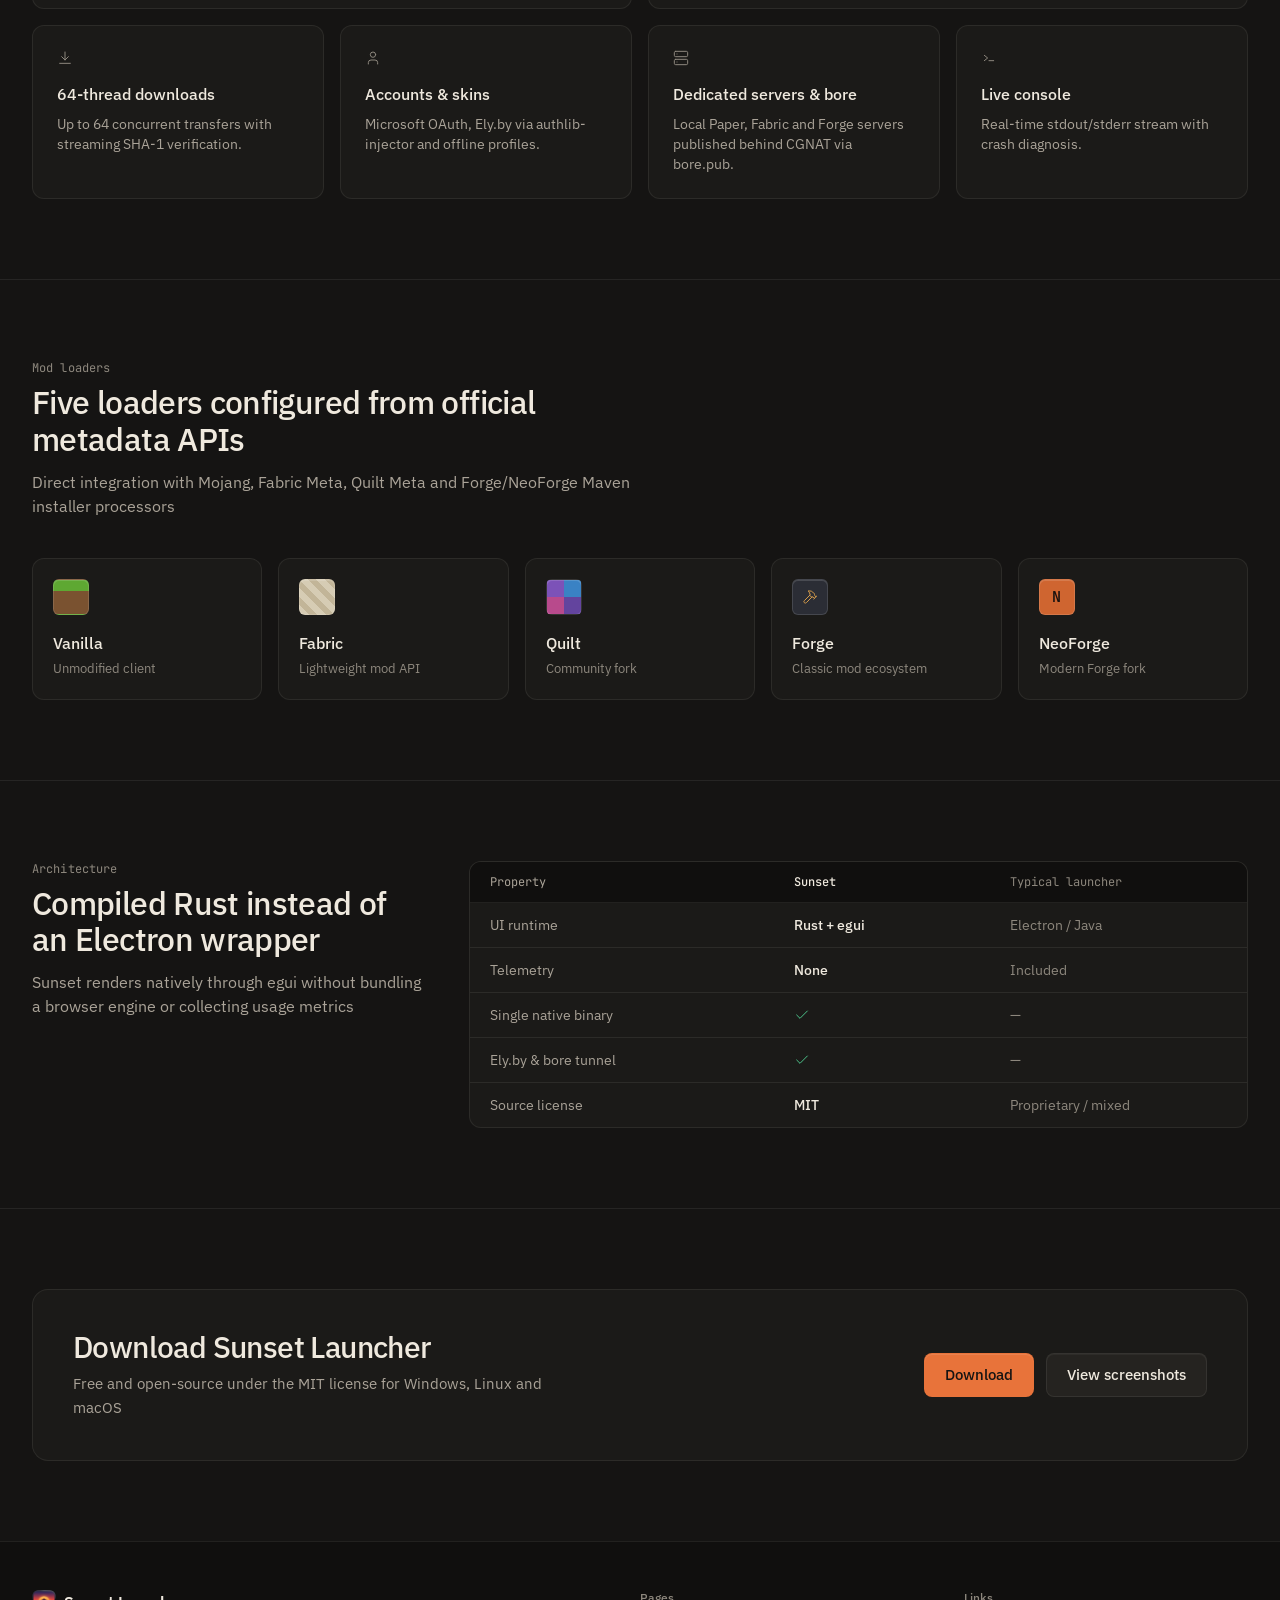
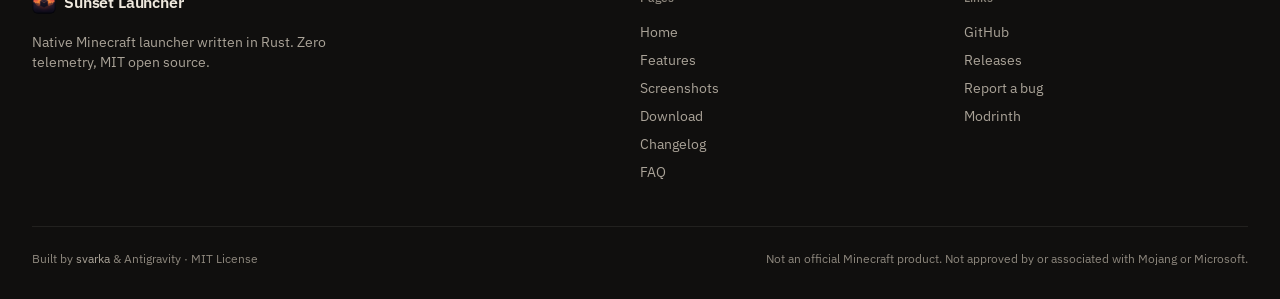
==== commit e81f91a1: "Redesign site UI with warm dusk palette, interactive launcher preview, and clean typography" ====
--- a/index.html
+++ b/index.html
@@ -3,15 +3,15 @@
 <head>
   <meta charset="UTF-8" />
   <meta name="viewport" content="width=device-width, initial-scale=1.0" />
-  <title>Sunset Launcher — быстрый нативный лаунчер Minecraft на Rust</title>
-  <meta name="description" content="Sunset Launcher — бесплатный open-source лаунчер Minecraft на Rust. Vanilla, Fabric, Quilt, Forge, NeoForge, Modrinth, .mrpack, Microsoft / Ely.by / Offline." />
-  <meta name="theme-color" content="#120e18" />
+  <title>Sunset Launcher — нативный лаунчер Minecraft на Rust</title>
+  <meta name="description" content="Sunset Launcher — бесплатный open-source лаунчер Minecraft на Rust. Vanilla, Fabric, Quilt, Forge, NeoForge, Modrinth, CurseForge, .mrpack, Microsoft / Ely.by / Offline." />
+  <meta name="theme-color" content="#151413" />
   <link rel="canonical" href="https://sunset-launcher.github.io/" />
   <meta property="og:type" content="website" />
   <meta property="og:site_name" content="Sunset Launcher" />
   <meta property="og:url" content="https://sunset-launcher.github.io/" />
-  <meta property="og:title" content="Sunset Launcher — лаунчер Minecraft на Rust" />
-  <meta property="og:description" content="Быстрый нативный лаунчер Minecraft: Fabric, Forge, NeoForge, Quilt, Modrinth и Ely.by. Без телеметрии, open source." />
+  <meta property="og:title" content="Sunset Launcher — нативный лаунчер Minecraft на Rust" />
+  <meta property="og:description" content="Изолированные сборки, каталоги Modrinth и CurseForge, аккаунты Microsoft и Ely.by и локальные серверы с туннелем bore. Без телеметрии, MIT." />
   <meta property="og:image" content="https://sunset-launcher.github.io/assets/screenshots/library.jpg" />
   <meta name="twitter:card" content="summary_large_image" />
   <script type="application/ld+json">
@@ -21,7 +21,7 @@
     "name": "Sunset Launcher",
     "operatingSystem": "Windows, Linux, macOS",
     "applicationCategory": "GameApplication",
-    "description": "Fast native Minecraft launcher written in Rust with Vanilla, Fabric, Quilt, Forge, NeoForge and Modrinth support.",
+    "description": "Native Minecraft launcher written in Rust with Vanilla, Fabric, Quilt, Forge, NeoForge, Modrinth, CurseForge and dedicated server support.",
     "url": "https://sunset-launcher.github.io/",
     "downloadUrl": "https://github.com/sunset-launcher/sunset-launcher/releases/latest",
     "license": "https://opensource.org/licenses/MIT",
@@ -34,8 +34,8 @@
   <link rel="manifest" href="manifest.webmanifest" />
   <link rel="preconnect" href="https://fonts.googleapis.com" />
   <link rel="preconnect" href="https://fonts.gstatic.com" crossorigin />
-  <link href="https://fonts.googleapis.com/css2?family=Inter:wght@400;500;600;700;800;900&family=JetBrains+Mono:wght@400;600&display=swap" rel="stylesheet" />
-  <link rel="stylesheet" href="style.css?v=20261120c" />
+  <link href="https://fonts.googleapis.com/css2?family=IBM+Plex+Sans:wght@400;500;600&family=JetBrains+Mono:wght@400;500&display=swap" rel="stylesheet" />
+  <link rel="stylesheet" href="style.css?v=20261125a" />
 </head>
 <body data-page="home">
   <div id="app-header"></div>
@@ -45,41 +45,33 @@
     <section class="hero">
       <div class="container hero-inner">
         <div class="hero-text">
-          <a class="pill enter" style="--d:0" href="changelog.html">
-            <span class="dot"></span>
-            <span data-i18n="hero.pill">Новая версия</span>
-            <b class="version">v0.2.0</b>
-            <span class="arrow">→</span>
+          <a class="release-link enter" style="--d:0" href="changelog.html">
+            <span class="version">v0.2.0</span>
+            <span data-i18n="hero.pill">CurseForge, установщики ОС и встроенный туннель bore</span>
+            <span class="arrow" aria-hidden="true">→</span>
           </a>
-          <h1>
-            <span class="line enter" style="--d:1" data-i18n="hero.title1">Minecraft-лаунчер,</span>
-            <span class="line enter grad shimmer" style="--d:2" data-i18n="hero.title2">который просто летает</span>
-          </h1>
-          <div class="cmdline enter" style="--d:3">
-            <span class="c">$</span> sunset launch --loader <span id="typed" class="typed">Fabric</span><span class="caret"></span>
-          </div>
-          <p class="lead enter" style="--d:4" data-i18n="hero.lead">
-            Нативный лаунчер на чистом Rust. Моды и модпаки с Modrinth, Microsoft, Ely.by и офлайн-аккаунты —
-            без Electron, без телеметрии, без лишнего.
+          <h1 class="enter" style="--d:1" data-i18n="hero.title">Нативный лаунчер Minecraft на Rust</h1>
+          <p class="lead enter" style="--d:2" data-i18n="hero.lead">
+            Изолированные сборки, каталоги Modrinth и CurseForge, аккаунты Microsoft и Ely.by и локальные серверы в одном бинарнике без Electron и телеметрии
           </p>
-          <div class="hero-cta enter" style="--d:5">
+          <div class="hero-cta enter" style="--d:3">
             <div class="dl-dropdown" id="heroDlDropdown">
-              <a href="download.html" class="btn btn-primary btn-lg magnetic" id="heroDownload" aria-haspopup="true" aria-expanded="false" aria-controls="heroDlMenu">
-                <svg viewBox="0 0 24 24" width="20" height="20" fill="none" stroke="currentColor" stroke-width="2.2" stroke-linecap="round" stroke-linejoin="round" aria-hidden="true"><path d="M12 3v12m0 0l-5-5m5 5l5-5M4 21h16"/></svg>
-                <span id="heroDownloadText" data-i18n="hero.download">Скачать бесплатно</span>
-                <svg class="dl-caret" viewBox="0 0 20 20" width="16" height="16" fill="none" stroke="currentColor" stroke-width="2.4" stroke-linecap="round" stroke-linejoin="round" aria-hidden="true"><path d="M5 7.5L10 12.5L15 7.5"/></svg>
+              <a href="download.html" class="btn btn-primary btn-lg" id="heroDownload" aria-haspopup="true" aria-expanded="false" aria-controls="heroDlMenu">
+                <svg viewBox="0 0 24 24" width="16" height="16" fill="none" stroke="currentColor" stroke-width="1.5" stroke-linecap="round" stroke-linejoin="round" aria-hidden="true"><path d="M12 3v12"/><path d="m7 10 5 5 5-5"/><path d="M4 20h16"/></svg>
+                <span id="heroDownloadText" data-i18n="hero.download">Скачать Sunset</span>
+                <svg class="dl-caret" viewBox="0 0 24 24" width="16" height="16" fill="none" stroke="currentColor" stroke-width="1.5" stroke-linecap="round" stroke-linejoin="round" aria-hidden="true"><path d="m6 9 6 6 6-6"/></svg>
               </a>
-              <div class="dl-menu" id="heroDlMenu" role="menu" data-i18n-aria="dl.chooseFmt" aria-label="Выберите формат загрузки" hidden>
-                <div class="dl-menu-head" data-i18n="dl.chooseFmt">Выберите формат загрузки</div>
+              <div class="dl-menu" id="heroDlMenu" role="menu" data-i18n-aria="dl.chooseFmt" aria-label="Выберите формат пакета" hidden>
+                <div class="dl-menu-head" data-i18n="dl.chooseFmt">Выберите формат пакета</div>
                 <div class="dl-menu-list" id="heroDlList">
                   <div class="dl-menu-row" data-os-group="win">
-                    <a class="dl-menu-main" role="menuitem" data-dl data-dl-key="win-exe" href="https://github.com/sunset-launcher/sunset-launcher/releases/latest/download/sunset-launcher-windows-x64.exe">
+                    <a class="dl-menu-main" role="menuitem" data-dl data-dl-key="win-setup" href="https://github.com/sunset-launcher/sunset-launcher/releases/latest/download/sunset-launcher-windows-x64-setup.exe">
                       <span class="dl-ico" aria-hidden="true">
-                        <svg viewBox="0 0 24 24" width="18" height="18" fill="currentColor"><path d="M3 5.5l7.5-1v7H3v-6zm0 13l7.5 1v-7H3v6zm8.5 1.1L21 21v-8.5h-9.5v7.1zm0-15.2v7.1H21V3l-9.5 1.4z"/></svg>
+                        <svg viewBox="0 0 24 24" width="16" height="16" fill="none" stroke="currentColor" stroke-width="1.5" stroke-linecap="round" stroke-linejoin="round"><rect width="20" height="14" x="2" y="3" rx="2"/><path d="M8 21h8"/><path d="M12 17v4"/></svg>
                       </span>
                       <span class="dl-info">
-                        <b>Windows · <span data-i18n="dl.winExeLabel">.exe файл</span></b>
-                        <small>Windows 10 / 11 (x64) <span class="size" data-asset-key="win-exe"></span></small>
+                        <b>Windows · <span data-i18n="dl.winSetupLabel">установщик</span></b>
+                        <small>Windows 10 / 11 (x64) <span class="size" data-asset-key="win-setup"></span></small>
                       </span>
                     </a>
                     <div class="dl-alts">
@@ -90,7 +82,7 @@
                   <div class="dl-menu-row" data-os-group="linux">
                     <a class="dl-menu-main" role="menuitem" data-dl data-dl-key="linux-deb-x64" href="https://github.com/sunset-launcher/sunset-launcher/releases/latest/download/sunset-launcher_0.2.0_amd64.deb">
                       <span class="dl-ico" aria-hidden="true">
-                        <svg viewBox="0 0 24 24" width="18" height="18" fill="none" stroke="currentColor" stroke-width="2" stroke-linecap="round" stroke-linejoin="round"><path d="M21 16V8a2 2 0 0 0-1-1.73l-7-4a2 2 0 0 0-2 0l-7 4A2 2 0 0 0 3 8v8a2 2 0 0 0 1 1.73l7 4a2 2 0 0 0 2 0l7-4A2 2 0 0 0 21 16z"/><path d="M3.3 7l8.7 5 8.7-5M12 22V12"/></svg>
+                        <svg viewBox="0 0 24 24" width="16" height="16" fill="none" stroke="currentColor" stroke-width="1.5" stroke-linecap="round" stroke-linejoin="round"><path d="M16.5 9.4 7.55 4.24"/><path d="M21 16V8a2 2 0 0 0-1-1.73l-7-4a2 2 0 0 0-2 0l-7 4A2 2 0 0 0 3 8v8a2 2 0 0 0 1 1.73l7 4a2 2 0 0 0 2 0l7-4A2 2 0 0 0 21 16z"/><path d="M3.3 7 12 12l8.7-5"/><path d="M12 22V12"/></svg>
                       </span>
                       <span class="dl-info">
                         <b>Linux · <span data-i18n="dl.debShort">.deb пакет</span></b>
@@ -103,127 +95,112 @@
                   </div>
 
                   <div class="dl-menu-row" data-os-group="linux">
-                    <a class="dl-menu-main" role="menuitem" data-dl data-dl-key="linux-bin-x64" href="https://github.com/sunset-launcher/sunset-launcher/releases/latest/download/sunset-launcher-linux-x64">
+                    <a class="dl-menu-main" role="menuitem" data-dl data-dl-key="linux-appimage-x64" href="https://github.com/sunset-launcher/sunset-launcher/releases/latest/download/sunset-launcher-0.2.0-x86_64.AppImage">
                       <span class="dl-ico" aria-hidden="true">
-                        <svg viewBox="0 0 24 24" width="18" height="18" fill="currentColor"><path d="M12.5 2c-2.2 0-3.4 1.8-3.4 4.2 0 1.4.2 2.3-.6 3.6-.9 1.4-2.6 3.4-2.9 5.8-.1.9 0 1.5.3 2-.6.4-1.6.6-2 1.3-.4.8.3 1.6.4 2.3.1.6-.2 1.3.5 1.6.8.3 2.2-.1 3.4.3 1.2.4 2.2.9 3 .3.4-.3.6-.8.6-.8h2.6s.3.7 1 1c.9.4 2-.1 3-.7 1-.6 2.4-.8 2.7-1.6.2-.6-.4-1.3-.7-2 .4-.8.5-1.8.2-2.8-.5-1.8-2-3.6-2.9-5-.9-1.3-.6-2.3-.6-3.8C17 4 15.2 2 12.5 2z"/></svg>
+                        <svg viewBox="0 0 24 24" width="16" height="16" fill="none" stroke="currentColor" stroke-width="1.5" stroke-linecap="round" stroke-linejoin="round"><path d="m5 8 5 4-5 4"/><path d="M12 16h7"/></svg>
                       </span>
                       <span class="dl-info">
-                        <b>Linux · <span data-i18n="dp.binLabel">бинарник</span></b>
-                        <small><span data-i18n="dl.anyLinux">Любой дистрибутив</span> · x64 <span class="size" data-asset-key="linux-bin-x64"></span></small>
+                        <b>Linux · <span data-i18n="dl.appImageShort">.AppImage</span></b>
+                        <small><span data-i18n="dl.anyLinux">Любой дистрибутив</span> · x64 <span class="size" data-asset-key="linux-appimage-x64"></span></small>
                       </span>
                     </a>
                     <div class="dl-alts">
-                      <a class="dl-chip" data-dl data-dl-key="linux-bin-arm64" href="https://github.com/sunset-launcher/sunset-launcher/releases/latest/download/sunset-launcher-linux-arm64" data-i18n-title="dl.tipBinArm" title="Бинарник для Linux ARM64">ARM64</a>
+                      <a class="dl-chip" data-dl data-dl-key="linux-appimage-arm64" href="https://github.com/sunset-launcher/sunset-launcher/releases/latest/download/sunset-launcher-0.2.0-aarch64.AppImage">ARM64</a>
                     </div>
                   </div>
 
                   <div class="dl-menu-row" data-os-group="mac">
-                    <a class="dl-menu-main" role="menuitem" data-dl data-dl-key="mac-app-arm64" href="https://github.com/sunset-launcher/sunset-launcher/releases/latest/download/sunset-launcher-macos-arm64.app.zip">
+                    <a class="dl-menu-main" role="menuitem" data-dl data-dl-key="mac-dmg-arm64" href="https://github.com/sunset-launcher/sunset-launcher/releases/latest/download/sunset-launcher-macos-arm64.dmg">
                       <span class="dl-ico" aria-hidden="true">
-                        <svg viewBox="0 0 24 24" width="18" height="18" fill="currentColor"><path d="M16.4 13.1c0-2.1 1.7-3.1 1.8-3.2-1-1.4-2.5-1.6-3-1.7-1.3-.1-2.5.8-3.1.8-.7 0-1.7-.8-2.8-.7-1.4 0-2.7.8-3.5 2.1-1.5 2.6-.4 6.4 1.1 8.5.7 1 1.6 2.2 2.7 2.1 1.1 0 1.5-.7 2.8-.7 1.3 0 1.7.7 2.8.7 1.2 0 1.9-1 2.6-2.1.8-1.2 1.2-2.3 1.2-2.4-.1 0-2.6-1-2.6-3.4zM14.2 6.8c.6-.7 1-1.7.9-2.8-.9 0-1.9.6-2.5 1.3-.5.6-1 1.7-.9 2.7 1 .1 1.9-.5 2.5-1.2z"/></svg>
+                        <svg viewBox="0 0 24 24" width="16" height="16" fill="none" stroke="currentColor" stroke-width="1.5" stroke-linecap="round" stroke-linejoin="round"><path d="M20 16V7a2 2 0 0 0-2-2H6a2 2 0 0 0-2 2v9m16 0H4m16 0 1.28 2.55a1 1 0 0 1-.9 1.45H3.62a1 1 0 0 1-.9-1.45L4 16"/></svg>
                       </span>
                       <span class="dl-info">
-                        <b>macOS · <span data-i18n="dl.macAppLabel">приложение .app</span></b>
-                        <small>Apple Silicon (M1–M4) <span class="size" data-asset-key="mac-app-arm64"></span></small>
+                        <b>macOS · <span data-i18n="dl.dmgShort">.dmg</span></b>
+                        <small>Apple Silicon (M1–M4) <span class="size" data-asset-key="mac-dmg-arm64"></span></small>
                       </span>
                     </a>
                     <div class="dl-alts">
-                      <a class="dl-chip" data-dl data-dl-key="mac-app-x64" href="https://github.com/sunset-launcher/sunset-launcher/releases/latest/download/sunset-launcher-macos-x64.app.zip" data-i18n-title="dl.tipMacIntel" title="Сборка .app для macOS Intel (x64)">Intel</a>
-                      <a class="dl-chip" data-dl data-dl-key="mac-bin-arm64" href="https://github.com/sunset-launcher/sunset-launcher/releases/latest/download/sunset-launcher-macos-arm64" data-i18n="dl.binChip" data-i18n-title="dl.tipMacBin" title="Отдельный бинарник для macOS">бин</a>
+                      <a class="dl-chip" data-dl data-dl-key="mac-dmg-x64" href="https://github.com/sunset-launcher/sunset-launcher/releases/latest/download/sunset-launcher-macos-x64.dmg">Intel</a>
+                      <a class="dl-chip" data-dl data-dl-key="mac-app-arm64" href="https://github.com/sunset-launcher/sunset-launcher/releases/latest/download/sunset-launcher-macos-arm64.app.zip">.app.zip</a>
                     </div>
                   </div>
                 </div>
                 <a class="dl-menu-foot" href="download.html">
-                  <span data-i18n="dl.allFormats">Все сборки, SHA-256 и инструкции</span>
+                  <span data-i18n="dl.allFormats">Все пакеты, SHA-256 и инструкция</span>
                   <span aria-hidden="true">→</span>
                 </a>
               </div>
             </div>
             <a href="features.html" class="btn btn-ghost btn-lg" data-i18n="hero.more">Возможности</a>
           </div>
-          <ul class="hero-meta enter" style="--d:6">
-            <li><b>Windows</b> · <b>Linux</b> · <b>macOS</b></li>
-            <li data-i18n="hero.meta2">MIT · Открытый код</li>
-            <li data-i18n="hero.meta3">0 телеметрии</li>
-          </ul>
-        </div>
-
-        <div class="hero-visual enter" style="--d:3">
-          <div class="sun" aria-hidden="true"></div>
-          <div class="window tilt" id="heroWindow">
+        </div>
+
+        <div class="hero-visual enter" style="--d:2">
+          <div class="window hero-window" id="heroWindow">
             <div class="window-bar">
-              <span class="wdot r"></span><span class="wdot y"></span><span class="wdot g"></span>
-              <span class="window-title">Sunset Launcher</span>
-            </div>
-            <img src="assets/screenshots/library.jpg" alt="Sunset Launcher — библиотека сборок Minecraft" />
-            <div class="window-shine" aria-hidden="true"></div>
-          </div>
-
-          <div class="cube-wrap" aria-hidden="true">
-            <div class="cube">
-              <i class="f top"></i><i class="f front"></i><i class="f right"></i>
-              <i class="f back"></i><i class="f left"></i><i class="f bottom"></i>
-            </div>
-          </div>
-
-          <div class="float-card fc1">
-            <span class="fc-ico">⚡</span>
-            <div><b>64</b><small data-i18n="hero.fc1">параллельных загрузок</small></div>
-          </div>
-          <div class="float-card fc2">
-            <span class="fc-ico">🧩</span>
-            <div><b>Modrinth</b><small data-i18n="hero.fc2">моды · шейдеры · паки</small></div>
-          </div>
-        </div>
-      </div>
-
-      <svg class="mountains" viewBox="0 0 1440 220" preserveAspectRatio="none" aria-hidden="true">
-        <polygon class="m1" points="0,220 0,120 80,90 140,130 220,60 300,110 380,70 460,120 540,50 620,100 700,40 780,95 860,65 940,120 1020,55 1100,100 1180,70 1260,115 1340,80 1440,110 1440,220"/>
-        <polygon class="m2" points="0,220 0,160 100,130 180,165 260,120 360,160 440,135 540,170 640,125 740,165 840,140 940,175 1040,130 1140,165 1240,140 1340,170 1440,145 1440,220"/>
-      </svg>
-    </section>
-
-    <!-- MARQUEE -->
-    <section class="marquee" aria-hidden="true">
-      <div class="marquee-track">
-        <span>Vanilla</span><i>◆</i><span>Fabric</span><i>◆</i><span>Quilt</span><i>◆</i><span>Forge</span><i>◆</i><span>NeoForge</span><i>◆</i><span>Dedicated Servers</span><i>◆</i><span>bore Tunnel</span><i>◆</i><span>Modrinth</span><i>◆</i><span>.mrpack</span><i>◆</i><span>Ely.by</span><i>◆</i><span>Microsoft</span><i>◆</i><span>Discord RPC</span><i>◆</i><span>Quick Play</span><i>◆</i><span>Aikar's Flags</span><i>◆</i>
-        <span>Vanilla</span><i>◆</i><span>Fabric</span><i>◆</i><span>Quilt</span><i>◆</i><span>Forge</span><i>◆</i><span>NeoForge</span><i>◆</i><span>Dedicated Servers</span><i>◆</i><span>bore Tunnel</span><i>◆</i><span>Modrinth</span><i>◆</i><span>.mrpack</span><i>◆</i><span>Ely.by</span><i>◆</i><span>Microsoft</span><i>◆</i><span>Discord RPC</span><i>◆</i><span>Quick Play</span><i>◆</i><span>Aikar's Flags</span><i>◆</i>
+              <div class="window-dots">
+                <span class="wdot" aria-hidden="true"></span>
+                <span class="wdot" aria-hidden="true"></span>
+                <span class="wdot" aria-hidden="true"></span>
+                <span class="window-title">Sunset Launcher</span>
+              </div>
+              <div class="window-tabs" role="tablist" aria-label="Sunset Launcher views">
+                <button class="wtab active" type="button" role="tab" aria-selected="true" data-preview-tab="library" data-i18n="scr.t1">Библиотека</button>
+                <button class="wtab" type="button" role="tab" aria-selected="false" data-preview-tab="discover" data-i18n="scr.t2">Modrinth</button>
+                <button class="wtab" type="button" role="tab" aria-selected="false" data-preview-tab="mods" data-i18n="scr.t3">Моды</button>
+                <button class="wtab" type="button" role="tab" aria-selected="false" data-preview-tab="accounts" data-i18n="scr.t4">Аккаунты</button>
+              </div>
+              <button class="window-kbd" id="heroPreviewKbd" type="button" aria-label="Search (Ctrl+K)">
+                <kbd>Ctrl</kbd><kbd>K</kbd>
+              </button>
+            </div>
+            <div class="window-screen zoomable" tabindex="0" role="button" data-src="assets/screenshots/library.jpg" data-cap-key="scr.t1" data-desc-key="scr.d1">
+              <img id="heroPreviewImg" src="assets/screenshots/library.jpg" width="1024" height="549" fetchpriority="high" alt="Sunset Launcher — библиотека изолированных сборок Minecraft" />
+            </div>
+            <div class="window-foot">
+              <span class="window-foot-status">
+                <span class="status-dot" aria-hidden="true"></span>
+                <span id="heroPreviewPath">instances/my-instance · Fabric 1.21.11</span>
+              </span>
+              <span id="heroPreviewMeta">15 модов · готов к запуску</span>
+            </div>
+          </div>
+        </div>
       </div>
     </section>
 
     <!-- STATS -->
     <section class="stats">
-      <div class="container stats-grid reveal">
+      <div class="container stats-grid">
         <div class="stat"><b data-live="downloads">—</b><span data-i18n="stats.downloads">скачиваний</span></div>
         <div class="stat"><b data-live="stars">—</b><span data-i18n="stats.stars">звёзд на GitHub</span></div>
-        <div class="stat"><b data-count="5">0</b><span data-i18n="stats.loaders">загрузчиков модов</span></div>
-        <div class="stat"><b data-count="9">0</b><span data-i18n="stats.lang">языков интерфейса</span></div>
+        <div class="stat"><b data-count="5">5</b><span data-i18n="stats.loaders">загрузчиков модов</span></div>
+        <div class="stat"><b data-count="9">9</b><span data-i18n="stats.lang">языков интерфейса</span></div>
       </div>
     </section>
 
     <!-- HOW IT WORKS -->
-    <section class="section">
+    <section class="section no-border">
       <div class="container">
-        <div class="section-head reveal">
-          <span class="eyebrow" data-i18n="how.eyebrow">Как начать</span>
-          <h2 data-i18n="how.title">От скачивания до игры — 3 шага</h2>
+        <div class="section-head">
+          <span class="eyebrow" data-i18n="how.eyebrow">Быстрый старт</span>
+          <h2 data-i18n="how.title">От установки до запуска за три шага</h2>
         </div>
         <div class="how">
-          <div class="how-line" aria-hidden="true"></div>
-          <div class="how-step reveal">
-            <div class="how-num">1</div>
-            <h3 data-i18n="how.s1t">Скачайте</h3>
-            <p data-i18n="how.s1d">Выберите удобный вариант: .exe для Windows, .deb или бинарник для Linux, либо сборку для macOS.</p>
-          </div>
-          <div class="how-step reveal">
-            <div class="how-num">2</div>
+          <div class="how-step">
+            <span class="how-num">01</span>
+            <h3 data-i18n="how.s1t">Установите пакет</h3>
+            <p data-i18n="how.s1d">Выберите сборку под свою ОС: установщик Windows, пакет .deb, .rpm или .AppImage для Linux, либо .dmg для macOS.</p>
+          </div>
+          <div class="how-step">
+            <span class="how-num">02</span>
             <h3 data-i18n="how.s2t">Создайте сборку</h3>
-            <p data-i18n="how.s2d">Выберите версию и загрузчик или поставьте модпак с Modrinth в один клик.</p>
-          </div>
-          <div class="how-step reveal">
-            <div class="how-num">3</div>
-            <h3 data-i18n="how.s3t">Играйте</h3>
-            <p data-i18n="how.s3d">Войдите через Microsoft, Ely.by или офлайн — и жмите «Играть».</p>
+            <p data-i18n="how.s2d">Укажите версию игры и загрузчик модов или установите готовый модпак из Modrinth и CurseForge в один клик.</p>
+          </div>
+          <div class="how-step">
+            <span class="how-num">03</span>
+            <h3 data-i18n="how.s3t">Запустите игру</h3>
+            <p data-i18n="how.s3d">Войдите через Microsoft, Ely.by или офлайн-профиль — лаунчер сам подберёт Java и проверит целостность файлов.</p>
           </div>
         </div>
       </div>
@@ -232,55 +209,162 @@
     <!-- HIGHLIGHTS -->
     <section class="section">
       <div class="container">
-        <div class="section-head reveal">
-          <span class="eyebrow" data-i18n="feat.eyebrow">Возможности</span>
-          <h2 data-i18n="feat.title">Всё, что нужно для игры — в одном окне</h2>
-          <p data-i18n="feat.sub">От ванильного выживания до модпака на 300 модов. Sunset берёт всю рутину на себя.</p>
-        </div>
-        <div class="features">
-          <article class="feature reveal"><div class="f-ico">📦</div><h3 data-i18n="f1.t">Сборки и профили</h3><p data-i18n="f1.d">Создавайте, дублируйте и редактируйте сборки. Каждая живёт в своей изолированной папке.</p></article>
-          <article class="feature reveal"><div class="f-ico">🧩</div><h3 data-i18n="f2.t">Modrinth и .mrpack</h3><p data-i18n="f2.d">Моды, модпаки, ресурспаки и шейдеры. Импорт и экспорт .mrpack.</p></article>
-          <article class="feature reveal"><div class="f-ico">⚡</div><h3 data-i18n="f3.t">Молниеносные загрузки</h3><p data-i18n="f3.d">До 64 параллельных потоков с потоковой проверкой SHA-1.</p></article>
-          <article class="feature reveal"><div class="f-ico">👤</div><h3 data-i18n="f4.t">Аккаунты и скины</h3><p data-i18n="f4.d">Microsoft, Ely.by и офлайн-аккаунты с превью скина.</p></article>
-          <article class="feature reveal"><div class="f-ico">🌍</div><h3 data-i18n="f5.t">Миры и бэкапы</h3><p data-i18n="f5.d">Quick Play прямо в мир и .zip-бэкапы в один клик.</p></article>
-          <article class="feature reveal"><div class="f-ico">🖥️</div><h3 data-i18n="f7.t">Живая консоль</h3><p data-i18n="f7.d">Лог игры в реальном времени и детект крашей.</p></article>
-        </div>
-        <div class="center reveal"><a class="btn btn-ghost" href="features.html"><span data-i18n="feat.all">Все возможности</span> →</a></div>
+        <div class="section-head-split">
+          <div class="section-head">
+            <span class="eyebrow" data-i18n="feat.eyebrow">Возможности</span>
+            <h2 data-i18n="feat.title">Сборки, моды, аккаунты и серверы в одном окне</h2>
+            <p data-i18n="feat.sub">От чистой ванили до модпака на 300 модов и локального сервера с туннелем bore</p>
+          </div>
+          <a class="btn btn-ghost" href="features.html">
+            <span data-i18n="feat.all">Все возможности</span>
+            <span aria-hidden="true">→</span>
+          </a>
+        </div>
+        <div class="features features-varied">
+          <article class="feature lead-card">
+            <div class="f-head">
+              <span class="f-ico" aria-hidden="true">
+                <svg viewBox="0 0 24 24" width="16" height="16" fill="none" stroke="currentColor" stroke-width="1.5" stroke-linecap="round" stroke-linejoin="round"><path d="m12 2 9 5-9 5-9-5 9-5z"/><path d="m3 12 9 5 9-5"/><path d="m3 17 9 5 9-5"/></svg>
+              </span>
+              <code class="mono-token">instances/&lt;name&gt;</code>
+            </div>
+            <h3 data-i18n="f1.t">Изолированные сборки</h3>
+            <p data-i18n="f1.d">Создавайте, дублируйте и настраивайте профили в отдельных читаемых папках, чтобы конфиги, моды и миры не смешивались.</p>
+          </article>
+
+          <article class="feature lead-card">
+            <div class="f-head">
+              <span class="f-ico" aria-hidden="true">
+                <svg viewBox="0 0 24 24" width="16" height="16" fill="none" stroke="currentColor" stroke-width="1.5" stroke-linecap="round" stroke-linejoin="round"><path d="M16.5 9.4 7.55 4.24"/><path d="M21 16V8a2 2 0 0 0-1-1.73l-7-4a2 2 0 0 0-2 0l-7 4A2 2 0 0 0 3 8v8a2 2 0 0 0 1 1.73l7 4a2 2 0 0 0 2 0l7-4A2 2 0 0 0 21 16z"/><path d="M3.3 7 12 12l8.7-5"/><path d="M12 22V12"/></svg>
+              </span>
+              <code class="mono-token">.mrpack</code>
+            </div>
+            <h3 data-i18n="f2.t">Modrinth, CurseForge и .mrpack</h3>
+            <p data-i18n="f2.d">Поиск и установка модов, модпаков, ресурспаков и шейдеров с автоподбором зависимостей, импортом и экспортом .mrpack.</p>
+          </article>
+
+          <article class="feature">
+            <div class="f-head">
+              <span class="f-ico" aria-hidden="true">
+                <svg viewBox="0 0 24 24" width="16" height="16" fill="none" stroke="currentColor" stroke-width="1.5" stroke-linecap="round" stroke-linejoin="round"><path d="M12 3v12"/><path d="m7 10 5 5 5-5"/><path d="M4 20h16"/></svg>
+              </span>
+            </div>
+            <h3 data-i18n="f3.t">Загрузка в 64 потока</h3>
+            <p data-i18n="f3.d">До 64 параллельных соединений с потоковой проверкой контрольных сумм SHA-1.</p>
+          </article>
+
+          <article class="feature">
+            <div class="f-head">
+              <span class="f-ico" aria-hidden="true">
+                <svg viewBox="0 0 24 24" width="16" height="16" fill="none" stroke="currentColor" stroke-width="1.5" stroke-linecap="round" stroke-linejoin="round"><path d="M19 21v-2a4 4 0 0 0-4-4H9a4 4 0 0 0-4 4v2"/><circle cx="12" cy="7" r="4"/></svg>
+              </span>
+            </div>
+            <h3 data-i18n="f4.t">Аккаунты и скины</h3>
+            <p data-i18n="f4.d">Microsoft OAuth, Ely.by через authlib-injector и офлайн-профили с хранением токенов в OS Keyring.</p>
+          </article>
+
+          <article class="feature">
+            <div class="f-head">
+              <span class="f-ico" aria-hidden="true">
+                <svg viewBox="0 0 24 24" width="16" height="16" fill="none" stroke="currentColor" stroke-width="1.5" stroke-linecap="round" stroke-linejoin="round"><rect width="20" height="8" x="2" y="2" rx="2"/><rect width="20" height="8" x="2" y="14" rx="2"/><path d="M6 6h.01"/><path d="M6 18h.01"/></svg>
+              </span>
+            </div>
+            <h3 data-i18n="f5b.t">Серверы и туннель bore</h3>
+            <p data-i18n="f5b.d">Локальные серверы Paper, Fabric и Forge с публикацией за серым IP (CGNAT) через bore.pub.</p>
+          </article>
+
+          <article class="feature">
+            <div class="f-head">
+              <span class="f-ico" aria-hidden="true">
+                <svg viewBox="0 0 24 24" width="16" height="16" fill="none" stroke="currentColor" stroke-width="1.5" stroke-linecap="round" stroke-linejoin="round"><path d="m5 8 5 4-5 4"/><path d="M12 16h7"/></svg>
+              </span>
+            </div>
+            <h3 data-i18n="f7.t">Живая консоль</h3>
+            <p data-i18n="f7.d">Поток stdout и stderr в реальном времени с фильтрами и диагностикой вылетов.</p>
+          </article>
+        </div>
       </div>
     </section>
 
     <!-- LOADERS -->
     <section class="section">
       <div class="container">
-        <div class="section-head reveal">
-          <span class="eyebrow" data-i18n="ld.eyebrow">Загрузчики</span>
-          <h2 data-i18n="ld.title">Любой загрузчик — в пару кликов</h2>
-          <p data-i18n="ld.sub">Официальные API Mojang, Fabric/Quilt Meta и Maven Forge/NeoForge, включая процессоры установщиков.</p>
+        <div class="section-head">
+          <span class="eyebrow" data-i18n="ld.eyebrow">Загрузчики модов</span>
+          <h2 data-i18n="ld.title">Пять загрузчиков через официальные API метаданных</h2>
+          <p data-i18n="ld.sub">Прямая интеграция с Mojang, Fabric Meta, Quilt Meta и процессорами установщиков Forge и NeoForge</p>
         </div>
         <div class="loaders">
-          <div class="loader reveal"><div class="block grass"></div><b>Vanilla</b><small data-i18n="ld.v">Чистый Minecraft</small></div>
-          <div class="loader reveal"><div class="block fabric"></div><b>Fabric</b><small data-i18n="ld.f">Лёгкий и быстрый</small></div>
-          <div class="loader reveal"><div class="block quilt"></div><b>Quilt</b><small data-i18n="ld.q">Форк Fabric</small></div>
-          <div class="loader reveal"><div class="block forge"></div><b>Forge</b><small data-i18n="ld.fo">Классика модинга</small></div>
-          <div class="loader reveal"><div class="block neo"></div><b>NeoForge</b><small data-i18n="ld.n">Новое поколение</small></div>
+          <div class="loader">
+            <div class="block grass" aria-hidden="true"></div>
+            <b>Vanilla</b>
+            <small data-i18n="ld.v">Чистый клиент</small>
+          </div>
+          <div class="loader">
+            <div class="block fabric" aria-hidden="true"></div>
+            <b>Fabric</b>
+            <small data-i18n="ld.f">Лёгкий API модов</small>
+          </div>
+          <div class="loader">
+            <div class="block quilt" aria-hidden="true"></div>
+            <b>Quilt</b>
+            <small data-i18n="ld.q">Форк сообщества</small>
+          </div>
+          <div class="loader">
+            <div class="block forge" aria-hidden="true">
+              <svg viewBox="0 0 24 24" width="16" height="16" fill="none" stroke="currentColor" stroke-width="1.5" stroke-linecap="round" stroke-linejoin="round"><path d="m15 12-8.5 8.5c-.83.83-2.17.83-3 0 0 0 0 0 0 0a2.12 2.12 0 0 1 0-3L12 9"/><path d="M17.64 15 22 10.64"/><path d="m20.91 11.7-1.25-1.25c-.6-.6-.93-1.4-.93-2.25v-.86L16.01 4.6a5.56 5.56 0 0 0-3.94-1.64H9l.92.82A6.18 6.18 0 0 1 12 8.4v1.56l2 2h2.47l2.26 1.91"/></svg>
+            </div>
+            <b>Forge</b>
+            <small data-i18n="ld.fo">Классическая экосистема</small>
+          </div>
+          <div class="loader">
+            <div class="block neo" aria-hidden="true"></div>
+            <b>NeoForge</b>
+            <small data-i18n="ld.n">Современный форк Forge</small>
+          </div>
         </div>
       </div>
     </section>
 
     <!-- COMPARE -->
     <section class="section">
-      <div class="container">
-        <div class="section-head reveal">
-          <span class="eyebrow" data-i18n="cmp.eyebrow">Почему Sunset</span>
-          <h2 data-i18n="cmp.title">Нативность против Electron</h2>
-        </div>
-        <div class="compare reveal">
-          <div class="cmp-row head"><span></span><span>Sunset</span><span data-i18n="cmp.others">Типичный лаунчер</span></div>
-          <div class="cmp-row"><span data-i18n="cmp.r1">Технология</span><span class="ok">Rust + egui</span><span>Electron / Java</span></div>
-          <div class="cmp-row"><span data-i18n="cmp.r2">Телеметрия</span><span class="ok" data-i18n="cmp.none">Нет</span><span class="bad" data-i18n="cmp.often">Часто есть</span></div>
-          <div class="cmp-row"><span data-i18n="cmp.r3">Один бинарник</span><span class="ok">✓</span><span class="bad">✕</span></div>
-          <div class="cmp-row"><span data-i18n="cmp.r4">Ely.by из коробки</span><span class="ok">✓</span><span class="bad">✕</span></div>
-          <div class="cmp-row"><span data-i18n="cmp.r5">Открытый код</span><span class="ok">MIT</span><span data-i18n="cmp.varies">По-разному</span></div>
+      <div class="container compare-split">
+        <div class="section-head">
+          <span class="eyebrow" data-i18n="cmp.eyebrow">Архитектура</span>
+          <h2 data-i18n="cmp.title">Скомпилированный Rust вместо обёртки на Electron</h2>
+          <p data-i18n="cmp.sub">Интерфейс рисуется нативно через egui без встроенного браузера и сбора телеметрии</p>
+        </div>
+        <div class="compare">
+          <div class="cmp-row head">
+            <span data-i18n="cmp.colParam">Параметр</span>
+            <span>Sunset</span>
+            <span data-i18n="cmp.others">Типичный лаунчер</span>
+          </div>
+          <div class="cmp-row">
+            <span data-i18n="cmp.r1">Среда интерфейса</span>
+            <span class="ok">Rust + egui</span>
+            <span>Electron / Java</span>
+          </div>
+          <div class="cmp-row">
+            <span data-i18n="cmp.r2">Телеметрия</span>
+            <span class="ok" data-i18n="cmp.none">Отсутствует</span>
+            <span class="bad" data-i18n="cmp.often">Часто встроена</span>
+          </div>
+          <div class="cmp-row">
+            <span data-i18n="cmp.r3">Один нативный бинарник</span>
+            <span class="ok check" aria-label="Yes"><svg viewBox="0 0 24 24" width="16" height="16" fill="none" stroke="currentColor" stroke-width="1.5" stroke-linecap="round" stroke-linejoin="round" aria-hidden="true"><path d="M20 6 9 17l-5-5"/></svg></span>
+            <span class="bad">—</span>
+          </div>
+          <div class="cmp-row">
+            <span data-i18n="cmp.r4">Ely.by и туннель bore</span>
+            <span class="ok check" aria-label="Yes"><svg viewBox="0 0 24 24" width="16" height="16" fill="none" stroke="currentColor" stroke-width="1.5" stroke-linecap="round" stroke-linejoin="round" aria-hidden="true"><path d="M20 6 9 17l-5-5"/></svg></span>
+            <span class="bad">—</span>
+          </div>
+          <div class="cmp-row">
+            <span data-i18n="cmp.r5">Лицензия кода</span>
+            <span class="ok">MIT</span>
+            <span data-i18n="cmp.varies">Закрытая / разная</span>
+          </div>
         </div>
       </div>
     </section>
@@ -288,13 +372,13 @@
     <!-- CTA -->
     <section class="section">
       <div class="container">
-        <div class="cta-card reveal">
-          <div class="dl-sun" aria-hidden="true"></div>
-          <img src="assets/logo.png" alt="" class="dl-logo" width="88" height="88" />
-          <h2 data-i18n="dl.title">Готовы играть?</h2>
-          <p data-i18n="dl.sub">Скачайте Sunset Launcher для своей системы. Это бесплатно и всегда будет бесплатно.</p>
-          <div class="hero-cta center-row">
-            <a href="download.html" class="btn btn-primary btn-lg magnetic" data-i18n="nav.download">Скачать</a>
+        <div class="cta-card">
+          <div class="cta-copy">
+            <h2 data-i18n="dl.title">Скачайте Sunset Launcher</h2>
+            <p data-i18n="dl.sub">Бесплатный open-source лаунчер под лицензией MIT для Windows, Linux и macOS</p>
+          </div>
+          <div class="hero-cta">
+            <a href="download.html" class="btn btn-primary btn-lg" data-i18n="nav.download">Скачать</a>
             <a href="screenshots.html" class="btn btn-ghost btn-lg" data-i18n="cta.screens">Смотреть скриншоты</a>
           </div>
         </div>
@@ -303,6 +387,6 @@
   </main>
 
   <div id="app-footer"></div>
-  <script src="script.js?v=20261121a"></script>
+  <script src="script.js?v=20261125a"></script>
 </body>
 </html>
--- a/style.css
+++ b/style.css
@@ -1,1028 +1,3192 @@
 :root {
-  --bg: #120e18;
-  --bg-2: #1a1422;
-  --card: #1f1828;
-  --card-2: #261d31;
-  --line: rgba(255, 255, 255, 0.08);
-  --line-2: rgba(255, 140, 70, 0.4);
-  --text: #f3ecf7;
-  --muted: #a99db5;
-  --accent: #ff7833;
-  --accent-2: #ffb347;
-  --accent-rgb: 255, 120, 51;
-  --btn-text: #1a0d05;
-  --pink: #e8506a;
-  --radius: 18px;
-  --grad: linear-gradient(135deg, #ffcf6b 0%, #ff7833 45%, #e8506a 100%);
-  --glow-1: rgba(107, 79, 168, .35);
-  --glow-2: rgba(232, 80, 106, .18);
-  --glow-3: rgba(255, 120, 51, .15);
-  --sun-1: #ffb347;
-  --sun-2: #ff7833;
-  --sun-3: rgba(232, 80, 106, .5);
-  --shadow: 0 30px 80px -20px rgba(0, 0, 0, 0.75);
-  --ease: cubic-bezier(.2, .8, .2, 1);
-}
-
-* { box-sizing: border-box; margin: 0; padding: 0; }
-html { scroll-behavior: smooth; }
+  /* Warm dusk-slate dark neutral ramp */
+  --bg-deep: #100f0e;
+  --bg: #151413;
+  --card: #1b1a18;
+  --raised: #252320;
+  --raised-hover: #2e2b28;
+  --line: rgba(239, 233, 222, 0.08);
+  --line-hover: rgba(239, 233, 222, 0.14);
+
+  /* Three text roles */
+  --text: #efe9de;
+  --text-2: #aaa398;
+  --muted: #8d877d;
+
+  /* Single accent from Sunset Launcher egui UI + toned semantics */
+  --accent: #e8733a;
+  --accent-hover: #f08048;
+  --accent-ink: #151413;
+  --pos: #4cc38a;
+  --neg: #e5484d;
+
+  /* Typography */
+  --font-sans: "IBM Plex Sans", system-ui, -apple-system, sans-serif;
+  --font-mono: "JetBrains Mono", ui-monospace, SFMono-Regular, monospace;
+
+  /* Nested radius scale */
+  --r-panel: 16px;
+  --r-card: 12px;
+  --r-ctl: 8px;
+  --r-sm: 6px;
+  --r-xs: 4px;
+
+  /* Depth & motion */
+  --top-edge: inset 0 1px 0 rgba(255, 255, 255, 0.1);
+  --float-shadow: 0 24px 48px -12px rgba(0, 0, 0, 0.6);
+  --ease: cubic-bezier(0.22, 1, 0.36, 1);
+}
+
+*, *::before, *::after {
+  box-sizing: border-box;
+  margin: 0;
+  padding: 0;
+}
+
+html {
+  scroll-behavior: smooth;
+  background: var(--bg);
+  color-scheme: dark;
+}
+
 body {
-  font-family: "Inter", system-ui, sans-serif;
-  background: var(--bg); color: var(--text); line-height: 1.6;
-  overflow-x: clip; -webkit-font-smoothing: antialiased;
-  min-height: 100vh; display: flex; flex-direction: column;
-}
-main { flex: 1; }
-img { max-width: 100%; display: block; }
-a { color: inherit; text-decoration: none; }
-button { font: inherit; cursor: pointer; border: 0; background: none; color: inherit; }
-::selection { background: rgba(var(--accent-rgb), .35); }
-::-webkit-scrollbar { width: 10px; }
-::-webkit-scrollbar-track { background: var(--bg); }
-::-webkit-scrollbar-thumb { background: #3a2c46; border-radius: 10px; border: 2px solid var(--bg); }
-::-webkit-scrollbar-thumb:hover { background: var(--accent); }
-
-.container { width: min(1180px, calc(100% - 32px)); margin: 0 auto; }
-.container.narrow { width: min(860px, calc(100% - 32px)); }
-.center { text-align: center; margin-top: 40px; }
-.center-row { justify-content: center; }
-.muted { color: var(--muted); font-size: 14px; }
-
-/* ---------- background layers ---------- */
-.bg-glow {
-  position: fixed; inset: 0; z-index: -3; pointer-events: none;
+  font-family: var(--font-sans);
+  font-size: 15px;
+  line-height: 22px;
+  font-weight: 400;
+  background: var(--bg);
+  color: var(--text);
+  overflow-x: clip;
+  -webkit-font-smoothing: antialiased;
+  min-height: 100vh;
+  display: flex;
+  flex-direction: column;
+}
+
+b, strong {
+  font-weight: 500;
+}
+
+em, i {
+  font-style: normal;
+}
+
+main {
+  flex: 1;
+}
+
+img {
+  max-width: 100%;
+  height: auto;
+  display: block;
+}
+
+a {
+  color: inherit;
+  text-decoration: none;
+}
+
+button {
+  font: inherit;
+  cursor: pointer;
+  border: 0;
+  background: none;
+  color: inherit;
+}
+
+::selection {
+  background: rgba(232, 115, 58, 0.28);
+  color: var(--text);
+}
+
+::-webkit-scrollbar {
+  width: 8px;
+  height: 8px;
+}
+
+::-webkit-scrollbar-track {
+  background: var(--bg);
+}
+
+::-webkit-scrollbar-thumb {
+  background: var(--raised);
+  border-radius: var(--r-xs);
+}
+
+::-webkit-scrollbar-thumb:hover {
+  background: var(--raised-hover);
+}
+
+/* ---------- Layout containers ---------- */
+.container {
+  width: min(1280px, calc(100% - 64px));
+  margin: 0 auto;
+}
+
+.container.narrow {
+  width: min(864px, calc(100% - 64px));
+}
+
+.center {
+  text-align: center;
+  margin-top: 32px;
+}
+
+.center-row {
+  justify-content: center;
+}
+
+.muted {
+  color: var(--text-2);
+  font-size: 14px;
+  line-height: 20px;
+}
+
+/* ---------- Single calm load entrance ---------- */
+.enter {
+  opacity: 0;
+  transform: translateY(8px);
+  animation: enterUp 360ms var(--ease) forwards;
+  animation-delay: calc(var(--d, 0) * 48ms);
+}
+
+@keyframes enterUp {
+  to {
+    opacity: 1;
+    transform: translateY(0);
+  }
+}
+
+/* ---------- Accessibility ---------- */
+:focus-visible {
+  outline: 2px solid var(--accent);
+  outline-offset: 2px;
+  border-radius: var(--r-sm);
+}
+
+.skip-link {
+  position: fixed;
+  left: 16px;
+  top: -64px;
+  z-index: 500;
+  height: 36px;
+  padding: 0 16px;
+  display: inline-flex;
+  align-items: center;
+  border-radius: var(--r-ctl);
+  background: var(--accent);
+  color: var(--accent-ink);
+  font-size: 14px;
+  font-weight: 500;
+  transition: transform 150ms var(--ease);
+}
+
+.skip-link:focus {
+  transform: translateY(80px);
+}
+
+/* ---------- Signature tokens: keycaps & mono paths ---------- */
+kbd {
+  display: inline-flex;
+  align-items: center;
+  justify-content: center;
+  height: 20px;
+  min-width: 20px;
+  padding: 0 6px;
+  border-radius: var(--r-xs);
+  background: var(--raised);
+  border: 1px solid var(--line);
+  box-shadow: inset 0 -1px 0 rgba(0, 0, 0, 0.45);
+  font-family: var(--font-mono);
+  font-size: 11px;
+  line-height: 1;
+  font-weight: 400;
+  color: var(--muted);
+  font-variant-numeric: tabular-nums;
+}
+
+.mono-token,
+code {
+  font-family: var(--font-mono);
+  font-size: 12px;
+  line-height: 16px;
+  padding: 2px 6px;
+  border-radius: var(--r-xs);
+  background: var(--raised);
+  border: 1px solid var(--line);
+  color: var(--text-2);
+  font-variant-numeric: tabular-nums;
+}
+
+/* ---------- Buttons ---------- */
+.btn {
+  display: inline-flex;
+  align-items: center;
+  justify-content: center;
+  gap: 8px;
+  height: 36px;
+  padding: 0 16px;
+  border-radius: var(--r-ctl);
+  font-size: 14px;
+  line-height: 20px;
+  font-weight: 500;
+  white-space: nowrap;
+  border: 1px solid transparent;
+  transition:
+    background-color 150ms var(--ease),
+    border-color 150ms var(--ease),
+    color 150ms var(--ease),
+    transform 120ms var(--ease);
+}
+
+.btn:active {
+  transform: scale(0.98);
+}
+
+.btn svg {
+  width: 16px;
+  height: 16px;
+  flex-shrink: 0;
+}
+
+.btn-sm {
+  height: 32px;
+  padding: 0 12px;
+  font-size: 13px;
+}
+
+.btn-lg {
+  height: 44px;
+  padding: 0 20px;
+  font-size: 15px;
+}
+
+.btn-block {
+  width: 100%;
+}
+
+.btn-primary {
+  background: var(--accent);
+  color: var(--accent-ink);
+  box-shadow: var(--top-edge);
+}
+
+.btn-primary:hover {
+  background: var(--accent-hover);
+}
+
+.btn-primary small {
+  color: rgba(21, 20, 19, 0.72);
+  font-family: var(--font-mono);
+  font-size: 12px;
+  font-weight: 400;
+  font-variant-numeric: tabular-nums;
+}
+
+.btn-ghost {
+  background: var(--raised);
+  color: var(--text);
+  border-color: var(--line);
+  box-shadow: inset 0 1px 0 rgba(255, 255, 255, 0.04);
+}
+
+.btn-ghost:hover {
+  background: var(--raised-hover);
+  border-color: var(--line-hover);
+}
+
+.btn-ghost small {
+  color: var(--muted);
+  font-family: var(--font-mono);
+  font-size: 12px;
+  font-weight: 400;
+  font-variant-numeric: tabular-nums;
+}
+
+/* ---------- Navigation ---------- */
+.nav {
+  position: fixed;
+  top: 0;
+  left: 0;
+  right: 0;
+  z-index: 50;
+  background: rgba(21, 20, 19, 0.88);
+  backdrop-filter: blur(12px);
+  border-bottom: 1px solid var(--line);
+  transition: background-color 180ms var(--ease);
+}
+
+.nav-inner {
+  display: flex;
+  align-items: center;
+  justify-content: space-between;
+  height: 60px;
+  gap: 24px;
+}
+
+.nav-left {
+  display: flex;
+  align-items: center;
+  gap: 28px;
+  min-width: 0;
+}
+
+.brand {
+  display: inline-flex;
+  align-items: center;
+  gap: 8px;
+  font-size: 16px;
+  line-height: 1;
+  font-weight: 600;
+  letter-spacing: -0.01em;
+  color: var(--text);
+  white-space: nowrap;
+  flex-shrink: 0;
+}
+
+.brand img {
+  width: 24px;
+  height: 24px;
+  border-radius: var(--r-sm);
+}
+
+.nav-links {
+  display: flex;
+  align-items: center;
+  gap: 4px;
+}
+
+.nav-links a {
+  display: inline-flex;
+  align-items: center;
+  height: 32px;
+  padding: 0 12px;
+  border-radius: var(--r-ctl);
+  color: var(--text-2);
+  font-size: 14px;
+  font-weight: 400;
+  white-space: nowrap;
+  transition: color 150ms var(--ease), background-color 150ms var(--ease);
+}
+
+.nav-links a:hover {
+  color: var(--text);
+  background: rgba(239, 233, 222, 0.04);
+}
+
+.nav-links a.active {
+  color: var(--text);
+  font-weight: 500;
+  background: var(--raised);
+}
+
+.nav-mobile-actions {
+  display: none;
+}
+
+.nav-backdrop {
+  position: fixed;
+  inset: 0;
+  z-index: 45;
+  background: rgba(0, 0, 0, 0.6);
+  opacity: 0;
+  pointer-events: none;
+  transition: opacity 180ms var(--ease);
+}
+
+.nav-backdrop.open {
+  opacity: 1;
+  pointer-events: auto;
+}
+
+.nav-actions {
+  display: flex;
+  align-items: center;
+  gap: 8px;
+  flex-shrink: 0;
+}
+
+.kbd-btn {
+  height: 32px;
+  padding: 0 8px;
+  border-radius: var(--r-ctl);
+  display: inline-flex;
+  align-items: center;
+  gap: 8px;
+  border: 1px solid var(--line);
+  background: var(--card);
+  color: var(--muted);
+  font-size: 13px;
+  transition: color 150ms var(--ease), border-color 150ms var(--ease), background-color 150ms var(--ease);
+}
+
+.kbd-btn:hover {
+  color: var(--text);
+  border-color: var(--line-hover);
+  background: var(--raised);
+}
+
+.kbd-btn svg {
+  width: 16px;
+  height: 16px;
+  color: var(--muted);
+}
+
+.nav-link-quiet {
+  display: inline-flex;
+  align-items: center;
+  gap: 8px;
+  height: 32px;
+  padding: 0 8px;
+  border-radius: var(--r-ctl);
+  font-size: 13px;
+  color: var(--text-2);
+  transition: color 150ms var(--ease), background-color 150ms var(--ease);
+}
+
+.nav-link-quiet:hover {
+  color: var(--text);
+  background: rgba(239, 233, 222, 0.04);
+}
+
+.nav-link-quiet svg {
+  width: 16px;
+  height: 16px;
+  color: var(--muted);
+}
+
+.gh-stars {
+  font-family: var(--font-mono);
+  font-size: 12px;
+  color: var(--muted);
+  font-variant-numeric: tabular-nums;
+}
+
+.lang-btn {
+  height: 32px;
+  min-width: 36px;
+  padding: 0 8px;
+  border-radius: var(--r-ctl);
+  display: inline-flex;
+  align-items: center;
+  justify-content: center;
+  font-family: var(--font-mono);
+  font-size: 12px;
+  font-weight: 500;
+  color: var(--muted);
+  border: 1px solid transparent;
+  transition: color 150ms var(--ease), background-color 150ms var(--ease);
+}
+
+.lang-btn:hover {
+  color: var(--text);
+  background: rgba(239, 233, 222, 0.04);
+}
+
+.burger {
+  display: none;
+  align-items: center;
+  justify-content: center;
+  width: 36px;
+  height: 36px;
+  border-radius: var(--r-ctl);
+  border: 1px solid var(--line);
+  color: var(--text-2);
+  transition: color 150ms var(--ease), background-color 150ms var(--ease);
+}
+
+.burger:hover {
+  color: var(--text);
+  background: var(--raised);
+}
+
+/* ---------- Hero ---------- */
+.hero {
+  padding: 112px 0 64px;
+}
+
+.hero-inner {
+  display: grid;
+  grid-template-columns: minmax(0, 5fr) minmax(0, 7fr);
+  gap: 48px;
+  align-items: center;
+}
+
+.release-link {
+  display: inline-flex;
+  align-items: center;
+  gap: 8px;
+  margin-bottom: 20px;
+  font-size: 13px;
+  line-height: 20px;
+  color: var(--text-2);
+  transition: color 150ms var(--ease);
+}
+
+.release-link:hover {
+  color: var(--text);
+}
+
+.release-link .version {
+  font-family: var(--font-mono);
+  font-size: 12px;
+  line-height: 16px;
+  font-weight: 500;
+  padding: 2px 8px;
+  border-radius: var(--r-xs);
+  background: var(--raised);
+  border: 1px solid var(--line);
+  color: var(--text);
+  font-variant-numeric: tabular-nums;
+}
+
+.release-link .arrow {
+  color: var(--muted);
+  transition: transform 150ms var(--ease), color 150ms var(--ease);
+}
+
+.release-link:hover .arrow {
+  transform: translateX(2px);
+  color: var(--text);
+}
+
+h1 {
+  font-size: clamp(36px, 4vw, 56px);
+  line-height: 1.06;
+  letter-spacing: -0.03em;
+  font-weight: 500;
+  color: var(--text);
+}
+
+.lead {
+  font-size: 18px;
+  line-height: 28px;
+  color: var(--text-2);
+  margin: 20px 0 32px;
+  max-width: 34rem;
+}
+
+.hero-cta {
+  position: relative;
+  z-index: 25;
+  display: flex;
+  align-items: center;
+  gap: 12px;
+  flex-wrap: wrap;
+}
+
+/* ---------- Hero download dropdown ---------- */
+.dl-dropdown {
+  position: relative;
+  display: inline-flex;
+}
+
+.dl-caret {
+  margin-left: -2px;
+  opacity: 0.75;
+  transition: transform 150ms var(--ease);
+}
+
+.dl-dropdown.open .dl-caret {
+  transform: rotate(180deg);
+}
+
+.dl-menu {
+  position: absolute;
+  top: calc(100% + 8px);
+  left: 0;
+  z-index: 80;
+  width: min(384px, calc(100vw - 32px));
+  padding: 8px;
+  border-radius: var(--r-panel);
+  text-align: left;
+  background: var(--card);
+  border: 1px solid var(--line-hover);
+  box-shadow: var(--float-shadow);
+  animation: popIn 180ms var(--ease);
+}
+
+.dl-menu[hidden] {
+  display: none;
+}
+
+@keyframes popIn {
+  from {
+    opacity: 0;
+    transform: translateY(-4px);
+  }
+  to {
+    opacity: 1;
+    transform: translateY(0);
+  }
+}
+
+.dl-menu-head {
+  font-size: 12px;
+  line-height: 16px;
+  font-weight: 400;
+  color: var(--muted);
+  padding: 4px 8px 8px;
+}
+
+.dl-menu-list {
+  display: grid;
+  gap: 4px;
+}
+
+.dl-menu-row {
+  display: flex;
+  align-items: center;
+  gap: 8px;
+  padding: 4px 8px 4px 4px;
+  border-radius: var(--r-ctl);
+  border: 1px solid transparent;
+  transition: background-color 150ms var(--ease), border-color 150ms var(--ease);
+}
+
+.dl-menu-row:hover {
+  background: var(--raised);
+}
+
+.dl-menu-row.is-os-match {
+  background: var(--raised);
+  border-color: var(--line);
+}
+
+.dl-menu-main {
+  flex: 1;
+  min-width: 0;
+  display: flex;
+  align-items: center;
+  gap: 8px;
+  padding: 4px 8px;
+  border-radius: var(--r-sm);
+}
+
+.dl-ico {
+  width: 28px;
+  height: 28px;
+  flex: none;
+  display: grid;
+  place-items: center;
+  border-radius: var(--r-sm);
+  background: var(--bg-deep);
+  border: 1px solid var(--line);
+  color: var(--text-2);
+}
+
+.dl-ico svg {
+  width: 16px;
+  height: 16px;
+}
+
+.dl-info {
+  display: flex;
+  flex-direction: column;
+  gap: 2px;
+  min-width: 0;
+}
+
+.dl-info b {
+  font-size: 14px;
+  line-height: 20px;
+  font-weight: 500;
+  color: var(--text);
+}
+
+.dl-info small {
+  font-size: 12px;
+  line-height: 16px;
+  color: var(--muted);
+  font-variant-numeric: tabular-nums;
+}
+
+.dl-alts {
+  display: flex;
+  align-items: center;
+  gap: 4px;
+  flex: none;
+}
+
+.dl-chip {
+  height: 24px;
+  padding: 0 8px;
+  display: inline-flex;
+  align-items: center;
+  border-radius: var(--r-xs);
+  font-family: var(--font-mono);
+  font-size: 11px;
+  color: var(--muted);
+  background: var(--bg-deep);
+  border: 1px solid var(--line);
+  transition: color 150ms var(--ease), border-color 150ms var(--ease);
+}
+
+.dl-chip:hover {
+  color: var(--text);
+  border-color: var(--line-hover);
+}
+
+.dl-menu-foot {
+  display: flex;
+  justify-content: space-between;
+  align-items: center;
+  gap: 8px;
+  margin-top: 8px;
+  padding: 8px 8px 4px;
+  border-top: 1px solid var(--line);
+  font-size: 13px;
+  line-height: 20px;
+  color: var(--text-2);
+  transition: color 150ms var(--ease);
+}
+
+.dl-menu-foot:hover {
+  color: var(--text);
+}
+
+/* ---------- Product window & interactive hero preview ---------- */
+.hero-visual {
+  min-width: 0;
+}
+
+.window {
+  position: relative;
+  border-radius: var(--r-panel);
+  padding: 8px;
+  background: var(--bg-deep);
+  border: 1px solid var(--line);
+  box-shadow: var(--float-shadow);
+}
+
+.window-bar {
+  display: flex;
+  align-items: center;
+  justify-content: space-between;
+  gap: 12px;
+  min-height: 36px;
+  padding: 0 8px 8px;
+}
+
+.window-dots {
+  display: flex;
+  align-items: center;
+  gap: 8px;
+  flex-shrink: 0;
+}
+
+.wdot {
+  width: 8px;
+  height: 8px;
+  border-radius: 50%;
+  background: var(--raised);
+  border: 1px solid var(--line);
+}
+
+.window-title {
+  font-family: var(--font-mono);
+  font-size: 12px;
+  line-height: 16px;
+  color: var(--muted);
+}
+
+.window-tabs {
+  display: flex;
+  align-items: center;
+  gap: 4px;
+  overflow-x: auto;
+  scrollbar-width: none;
+}
+
+.window-tabs::-webkit-scrollbar {
+  display: none;
+}
+
+.wtab {
+  height: 28px;
+  padding: 0 8px;
+  border-radius: var(--r-sm);
+  font-size: 12px;
+  line-height: 16px;
+  font-weight: 500;
+  color: var(--muted);
+  white-space: nowrap;
+  transition: color 150ms var(--ease), background-color 150ms var(--ease);
+}
+
+.wtab:hover {
+  color: var(--text-2);
+}
+
+.wtab.active {
+  background: var(--raised);
+  color: var(--text);
+  box-shadow: var(--top-edge);
+}
+
+.window-kbd {
+  display: inline-flex;
+  align-items: center;
+  gap: 4px;
+  flex-shrink: 0;
+}
+
+.window-screen {
+  position: relative;
+  border-radius: var(--r-ctl);
+  overflow: hidden;
+  border: 1px solid var(--line);
+  background: #141118;
+  aspect-ratio: 1024 / 549;
+}
+
+.window-screen img {
+  width: 100%;
+  height: 100%;
+  object-fit: cover;
+  transition: opacity 160ms var(--ease);
+}
+
+.window:not(.hero-window) img {
+  border-radius: var(--r-ctl);
+  border: 1px solid var(--line);
+}
+
+.window-foot {
+  display: flex;
+  align-items: center;
+  justify-content: space-between;
+  gap: 12px;
+  padding: 8px 8px 0;
+  font-family: var(--font-mono);
+  font-size: 12px;
+  line-height: 16px;
+  color: var(--muted);
+  font-variant-numeric: tabular-nums;
+}
+
+.window-foot-status {
+  display: inline-flex;
+  align-items: center;
+  gap: 8px;
+}
+
+.status-dot {
+  width: 6px;
+  height: 6px;
+  border-radius: 50%;
+  background: var(--accent);
+  flex-shrink: 0;
+}
+
+/* ---------- Stats strip ---------- */
+.stats {
+  padding: 0 0 64px;
+}
+
+.stats-grid {
+  display: grid;
+  grid-template-columns: repeat(4, 1fr);
+  border-top: 1px solid var(--line);
+  border-bottom: 1px solid var(--line);
+}
+
+.stat {
+  padding: 24px;
+  border-right: 1px solid var(--line);
+  display: flex;
+  flex-direction: column;
+  gap: 4px;
+}
+
+.stat:first-child {
+  padding-left: 0;
+}
+
+.stat:last-child {
+  border-right: 0;
+  padding-right: 0;
+}
+
+.stat b {
+  font-size: 32px;
+  line-height: 1;
+  font-weight: 500;
+  letter-spacing: -0.02em;
+  color: var(--text);
+  font-variant-numeric: tabular-nums;
+}
+
+.stat span {
+  color: var(--muted);
+  font-size: 13px;
+  line-height: 20px;
+}
+
+/* ---------- Sections ---------- */
+.section {
+  padding: 80px 0;
+  border-top: 1px solid var(--line);
+}
+
+.section.no-border {
+  border-top: 0;
+}
+
+.section.tight {
+  padding: 48px 0 80px;
+  border-top: 0;
+}
+
+.section-head {
+  max-width: 640px;
+  margin-bottom: 40px;
+}
+
+.section-head-split {
+  display: flex;
+  align-items: flex-end;
+  justify-content: space-between;
+  gap: 24px;
+  margin-bottom: 40px;
+  flex-wrap: wrap;
+}
+
+.section-head-split .section-head {
+  margin-bottom: 0;
+}
+
+.eyebrow {
+  display: block;
+  font-family: var(--font-mono);
+  font-size: 12px;
+  line-height: 16px;
+  font-weight: 400;
+  letter-spacing: 0.01em;
+  color: var(--muted);
+  margin-bottom: 8px;
+}
+
+h2 {
+  font-size: clamp(24px, 2.6vw, 32px);
+  line-height: 1.15;
+  letter-spacing: -0.02em;
+  font-weight: 500;
+  color: var(--text);
+}
+
+.section-head p {
+  color: var(--text-2);
+  font-size: 16px;
+  line-height: 24px;
+  margin-top: 12px;
+}
+
+/* ---------- Inner page hero ---------- */
+.page-hero {
+  padding: 112px 0 40px;
+  border-bottom: 1px solid var(--line);
+}
+
+.page-hero h1 {
+  font-size: clamp(32px, 3.4vw, 44px);
+  line-height: 1.1;
+  letter-spacing: -0.025em;
+  font-weight: 500;
+}
+
+.page-hero .lead {
+  margin: 16px 0 0;
+  max-width: 40rem;
+}
+
+/* ---------- How it works ---------- */
+.how {
+  display: grid;
+  grid-template-columns: repeat(3, 1fr);
+  gap: 24px;
+}
+
+.how-step {
+  padding: 24px;
+  border-radius: var(--r-card);
+  background: var(--card);
+  border: 1px solid var(--line);
+  display: flex;
+  flex-direction: column;
+  gap: 8px;
+}
+
+.how-num {
+  font-family: var(--font-mono);
+  font-size: 12px;
+  line-height: 16px;
+  color: var(--muted);
+  margin-bottom: 8px;
+  font-variant-numeric: tabular-nums;
+}
+
+.how-step h3 {
+  font-size: 18px;
+  line-height: 24px;
+  font-weight: 500;
+  color: var(--text);
+}
+
+.how-step p {
+  color: var(--text-2);
+  font-size: 14px;
+  line-height: 20px;
+}
+
+/* ---------- Features grid (varied rhythm on home, 3-col on subpages) ---------- */
+.features {
+  display: grid;
+  grid-template-columns: repeat(3, 1fr);
+  gap: 16px;
+}
+
+.features-varied {
+  grid-template-columns: repeat(12, 1fr);
+}
+
+.features-varied .feature {
+  grid-column: span 3;
+}
+
+.features-varied .feature.lead-card {
+  grid-column: span 6;
+}
+
+.feature {
+  padding: 24px;
+  border-radius: var(--r-card);
+  background: var(--card);
+  border: 1px solid var(--line);
+  display: flex;
+  flex-direction: column;
+  gap: 8px;
+  transition: border-color 150ms var(--ease), background-color 150ms var(--ease);
+}
+
+.feature:hover {
+  border-color: var(--line-hover);
+}
+
+.f-head {
+  display: flex;
+  align-items: center;
+  justify-content: space-between;
+  gap: 12px;
+  margin-bottom: 8px;
+}
+
+.f-ico {
+  width: 16px;
+  height: 16px;
+  display: inline-flex;
+  align-items: center;
+  justify-content: center;
+  color: var(--muted);
+  flex-shrink: 0;
+}
+
+.f-ico svg {
+  width: 16px;
+  height: 16px;
+}
+
+.feature h3 {
+  font-size: 16px;
+  line-height: 24px;
+  font-weight: 500;
+  color: var(--text);
+}
+
+.feature.lead-card h3 {
+  font-size: 18px;
+}
+
+.feature p {
+  color: var(--text-2);
+  font-size: 14px;
+  line-height: 20px;
+}
+
+/* ---------- Feature detail rows (features.html) ---------- */
+.rows {
+  display: flex;
+  flex-direction: column;
+  gap: 80px;
+}
+
+.row {
+  display: grid;
+  grid-template-columns: minmax(0, 5fr) minmax(0, 7fr);
+  gap: 48px;
+  align-items: center;
+}
+
+.row.reverse {
+  grid-template-columns: minmax(0, 7fr) minmax(0, 5fr);
+}
+
+.row.reverse .row-text {
+  order: 2;
+}
+
+.row-num {
+  font-family: var(--font-mono);
+  font-size: 12px;
+  line-height: 16px;
+  color: var(--muted);
+  display: block;
+  margin-bottom: 8px;
+  font-variant-numeric: tabular-nums;
+}
+
+.row-text h2 {
+  font-size: clamp(22px, 2.4vw, 28px);
+  margin-bottom: 12px;
+}
+
+.row-text p {
+  color: var(--text-2);
+  font-size: 15px;
+  line-height: 24px;
+}
+
+.checks {
+  list-style: none;
+  margin-top: 20px;
+  display: grid;
+  gap: 8px;
+}
+
+.checks li {
+  display: flex;
+  align-items: center;
+  gap: 8px;
+  font-size: 14px;
+  line-height: 20px;
+  color: var(--text);
+}
+
+.checks li::before {
+  content: "";
+  width: 16px;
+  height: 16px;
+  flex: none;
+  background-color: var(--muted);
+  mask-image: url("data:image/svg+xml,%3Csvg xmlns='http://www.w3.org/2000/svg' viewBox='0 0 24 24' fill='none' stroke='black' stroke-width='1.5' stroke-linecap='round' stroke-linejoin='round'%3E%3Cpath d='M20 6 9 17l-5-5'/%3E%3C/svg%3E");
+  mask-size: contain;
+  mask-repeat: no-repeat;
+  -webkit-mask-image: url("data:image/svg+xml,%3Csvg xmlns='http://www.w3.org/2000/svg' viewBox='0 0 24 24' fill='none' stroke='black' stroke-width='1.5' stroke-linecap='round' stroke-linejoin='round'%3E%3Cpath d='M20 6 9 17l-5-5'/%3E%3C/svg%3E");
+  -webkit-mask-size: contain;
+  -webkit-mask-repeat: no-repeat;
+}
+
+.zoomable {
+  cursor: zoom-in;
+}
+
+.zoomable::after {
+  content: "";
+  position: absolute;
+  right: 16px;
+  bottom: 16px;
+  width: 32px;
+  height: 32px;
+  border-radius: var(--r-ctl);
+  background-color: rgba(16, 15, 14, 0.88);
+  border: 1px solid var(--line-hover);
+  background-image: url("data:image/svg+xml,%3Csvg xmlns='http://www.w3.org/2000/svg' width='16' height='16' viewBox='0 0 24 24' fill='none' stroke='%23efe9de' stroke-width='1.5' stroke-linecap='round' stroke-linejoin='round'%3E%3Cpath d='M15 3h6v6M9 21H3v-6M21 3l-7 7M3 21l7-7'/%3E%3C/svg%3E");
+  background-repeat: no-repeat;
+  background-position: center;
+  opacity: 0;
+  transition: opacity 150ms var(--ease);
+  pointer-events: none;
+}
+
+.zoomable:hover::after,
+.zoomable:focus-visible::after {
+  opacity: 1;
+}
+
+/* ---------- Languages card (features.html) ---------- */
+.langs-card {
+  padding: 32px;
+  border-radius: var(--r-card);
+  border: 1px solid var(--line);
+  background: var(--card);
+  display: flex;
+  align-items: center;
+  justify-content: space-between;
+  gap: 32px;
+  flex-wrap: wrap;
+}
+
+.langs-card-copy {
+  max-width: 420px;
+}
+
+.langs-card h2 {
+  font-size: 24px;
+  margin-bottom: 8px;
+}
+
+.lang-pills {
+  display: flex;
+  flex-wrap: wrap;
+  gap: 8px;
+}
+
+.lang-pills span {
+  height: 32px;
+  padding: 0 12px;
+  display: inline-flex;
+  align-items: center;
+  border-radius: var(--r-sm);
+  font-size: 13px;
+  color: var(--text-2);
+  background: var(--raised);
+  border: 1px solid var(--line);
+}
+
+/* ---------- Loaders (Moment #2: flat material swatches) ---------- */
+.loaders {
+  display: grid;
+  grid-template-columns: repeat(5, 1fr);
+  gap: 16px;
+}
+
+.loader {
+  padding: 20px;
+  border-radius: var(--r-card);
+  background: var(--card);
+  border: 1px solid var(--line);
+  display: flex;
+  flex-direction: column;
+  gap: 4px;
+  transition: border-color 150ms var(--ease);
+}
+
+.loader:hover {
+  border-color: var(--line-hover);
+}
+
+.loader b {
+  font-size: 16px;
+  line-height: 24px;
+  font-weight: 500;
+  color: var(--text);
+  margin-top: 12px;
+}
+
+.loader small {
+  color: var(--muted);
+  font-size: 13px;
+  line-height: 20px;
+}
+
+.block {
+  width: 36px;
+  height: 36px;
+  border-radius: var(--r-sm);
+  position: relative;
+  border: 1px solid rgba(255, 255, 255, 0.12);
+  box-shadow: inset 0 1px 0 rgba(255, 255, 255, 0.14);
+}
+
+.block.grass {
+  background: linear-gradient(180deg, #5ea832 0 32%, #7a5230 32% 100%);
+}
+
+.block.fabric {
+  background: repeating-linear-gradient(45deg, #d6ccb4 0 6px, #c2b598 6px 12px);
+}
+
+.block.quilt {
   background:
-    radial-gradient(900px 600px at 80% -10%, var(--glow-1), transparent 60%),
-    radial-gradient(800px 500px at 10% 10%, var(--glow-2), transparent 60%),
-    radial-gradient(1000px 700px at 50% 120%, var(--glow-3), transparent 60%);
-}
-.bg-grid {
-  position: fixed; inset: 0; z-index: -2; pointer-events: none; opacity: .5;
-  background-image:
-    linear-gradient(rgba(255,255,255,.025) 1px, transparent 1px),
-    linear-gradient(90deg, rgba(255,255,255,.025) 1px, transparent 1px);
-  background-size: 48px 48px;
-  mask-image: radial-gradient(ellipse at 50% 0%, #000 20%, transparent 70%);
-}
-#particles { position: fixed; inset: 0; z-index: -1; pointer-events: none; }
-.cursor-glow {
-  position: fixed; width: 500px; height: 500px; border-radius: 50%; pointer-events: none; z-index: -1;
-  background: radial-gradient(circle, rgba(var(--accent-rgb), .09), transparent 60%);
-  transform: translate(-50%, -50%); left: -999px; top: -999px; transition: opacity .3s;
-}
-.progress {
-  position: fixed; top: 0; left: 0; height: 3px; width: 100%; z-index: 100;
-  background: var(--grad); transform-origin: 0 50%; transform: scaleX(0);
-  box-shadow: 0 0 12px rgba(var(--accent-rgb), .7);
-}
-
-/* ---------- page transitions ---------- */
-.page { animation: pageIn .6s var(--ease) both; }
-body.leaving .page, body.leaving .footer { animation: pageOut .28s ease forwards; }
-@keyframes pageIn { from { opacity: 0; transform: translateY(14px); filter: blur(4px); } }
-@keyframes pageOut { to { opacity: 0; transform: translateY(-10px); filter: blur(4px); } }
-.curtain {
-  position: fixed; inset: 0; z-index: 200; pointer-events: none;
-  background: var(--bg); transform: scaleY(0); transform-origin: 50% 0;
-}
-body.leaving .curtain { animation: curtain .3s .05s ease forwards; }
-@keyframes curtain { to { transform: scaleY(1); } }
-
-.enter { opacity: 0; animation: enterUp .9s var(--ease) forwards; animation-delay: calc(var(--d, 0) * 90ms + 120ms); }
-@keyframes enterUp { from { opacity: 0; transform: translateY(24px); } to { opacity: 1; transform: none; } }
-
-/* ---------- buttons ---------- */
-.btn {
-  position: relative; display: inline-flex; align-items: center; justify-content: center; gap: 10px;
-  padding: 12px 20px; border-radius: 12px; font-weight: 600; white-space: nowrap; overflow: hidden;
-  transition: transform .25s var(--ease), box-shadow .25s, background .25s, border-color .25s;
-}
-.btn-sm { padding: 8px 14px; font-size: 14px; }
-.btn-lg { padding: 16px 26px; font-size: 17px; }
-.btn-block { width: 100%; }
-.btn-primary {
-  background: var(--grad); color: var(--btn-text);
-  box-shadow: 0 10px 30px -8px rgba(var(--accent-rgb), .7), inset 0 1px 0 rgba(255, 255, 255, .4);
-}
-.btn-primary::after {
-  content: ""; position: absolute; top: 0; left: -120%; width: 60%; height: 100%;
-  background: linear-gradient(100deg, transparent, rgba(255,255,255,.55), transparent);
-  transform: skewX(-20deg); transition: left .6s;
-}
-.btn-primary:hover::after { left: 140%; }
-.btn-primary:hover { box-shadow: 0 18px 44px -8px rgba(var(--accent-rgb), .9); }
-.btn-primary small { opacity: .65; font-weight: 500; font-size: 13px; }
-.btn-ghost { border: 1px solid var(--line); background: rgba(255, 255, 255, .03); }
-.btn-ghost:hover { border-color: var(--line-2); background: rgba(var(--accent-rgb), .08); transform: translateY(-2px); }
-
-/* ---------- nav ---------- */
-.nav {
-  position: fixed; top: 0; left: 0; right: 0; z-index: 50;
-  transition: background .3s, border-color .3s; border-bottom: 1px solid transparent;
-}
-.nav.scrolled, .nav.menu-open { background: color-mix(in srgb, var(--bg) 88%, transparent); backdrop-filter: blur(18px) saturate(1.4); border-color: var(--line); }
-.nav-inner { display: flex; align-items: center; justify-content: space-between; height: 70px; gap: 16px; }
-.brand { display: flex; align-items: center; gap: 9px; font-weight: 800; font-size: 16px; letter-spacing: -.01em; white-space: nowrap; flex-shrink: 0; }
-.brand img { border-radius: 9px; transition: transform .5s var(--ease); }
-.brand:hover img { transform: rotate(-12deg) scale(1.1); }
-.nav-links {
-  position: relative; display: flex; gap: 4px; padding: 5px; flex-shrink: 0;
-  border: 1px solid var(--line); border-radius: 14px; background: rgba(255, 255, 255, .025);
-}
-.nav-links a {
-  position: relative; z-index: 1; padding: 7px 14px; border-radius: 10px; white-space: nowrap;
-  color: var(--muted); font-weight: 500; font-size: 14.5px; transition: color .25s;
-}
-.nav-links a:hover, .nav-links a.active { color: var(--text); }
-.nav-links a.active { color: var(--btn-text); }
-.nav-ind {
-  position: absolute; top: 5px; bottom: 5px; left: 0; width: 0; border-radius: 10px; z-index: 0;
-  background: var(--grad); box-shadow: 0 6px 20px -6px rgba(var(--accent-rgb), .8);
-  transition: transform .45s var(--ease), width .45s var(--ease), opacity .3s;
-}
-.nav-hover {
-  position: absolute; top: 5px; bottom: 5px; left: 0; width: 0; border-radius: 10px; z-index: 0;
-  background: rgba(255, 255, 255, .06); opacity: 0;
-  transition: transform .35s var(--ease), width .35s var(--ease), opacity .2s;
-}
-.nav-mobile-actions { display: none; }
-.nav-backdrop {
-  position: fixed; inset: 0; z-index: 45;
-  background: rgba(6, 4, 10, .55); backdrop-filter: blur(4px);
-  opacity: 0; pointer-events: none; transition: opacity .25s var(--ease);
-}
-.nav-backdrop.open { opacity: 1; pointer-events: auto; }
-.nav-actions { display: flex; align-items: center; gap: 8px; flex-shrink: 0; }
-.lang-btn {
-  height: 36px; min-width: 36px; padding: 0 11px; border-radius: 10px;
-  display: inline-flex; align-items: center; justify-content: center;
-  font-size: 13px; font-weight: 700; border: 1px solid var(--line); color: var(--muted); transition: .2s;
-}
-.lang-btn:hover { color: var(--text); border-color: var(--line-2); }
-.nav-actions .gh { height: 36px; min-width: 36px; padding: 0 12px; gap: 7px; }
-.burger { display: none; flex-direction: column; align-items: center; justify-content: center; gap: 5px; width: 36px; height: 36px; border-radius: 10px; border: 1px solid var(--line); }
-.burger:hover { border-color: var(--line-2); }
-.burger span { width: 18px; height: 2px; background: var(--text); border-radius: 2px; transition: .3s var(--ease); }
-.burger.open span:nth-child(1) { transform: translateY(7px) rotate(45deg); }
-.burger.open span:nth-child(2) { opacity: 0; }
-.burger.open span:nth-child(3) { transform: translateY(-7px) rotate(-45deg); }
-
-/* ---------- hero ---------- */
-.hero { position: relative; padding: 150px 0 140px; }
-.hero-inner { display: grid; grid-template-columns: 1fr 1.15fr; gap: 60px; align-items: center; }
-.pill {
-  display: inline-flex; align-items: center; gap: 10px;
-  padding: 7px 14px 7px 10px; border-radius: 999px; font-size: 14px;
-  border: 1px solid var(--line-2); background: rgba(var(--accent-rgb), .08); color: var(--accent-2);
-  margin-bottom: 26px; transition: background .2s;
-}
-.pill:hover { background: rgba(var(--accent-rgb), .16); }
-.pill .dot { width: 8px; height: 8px; border-radius: 50%; background: var(--accent); animation: pulse 2s infinite; }
-.pill .arrow { transition: transform .2s; }
-.pill:hover .arrow { transform: translateX(4px); }
-@keyframes pulse { 0% { box-shadow: 0 0 0 0 rgba(var(--accent-rgb), .6); } 100% { box-shadow: 0 0 0 10px rgba(var(--accent-rgb), 0); } }
-
-h1 { font-size: clamp(40px, 5.6vw, 74px); line-height: 1.03; letter-spacing: -.04em; font-weight: 900; }
-h1 .line { display: block; }
-.grad { background: var(--grad); -webkit-background-clip: text; background-clip: text; color: transparent; }
-.shimmer {
-  background: linear-gradient(110deg, var(--sun-1) 0%, var(--accent) 25%, var(--accent-2) 45%, var(--sun-1) 55%, var(--accent) 75%, var(--accent-2) 100%);
-  background-size: 250% 100%; -webkit-background-clip: text; background-clip: text; color: transparent;
-  animation-name: enterUp, shimmer; animation-duration: .9s, 6s;
-  animation-iteration-count: 1, infinite; animation-timing-function: var(--ease), linear;
-}
-h1.enter .shimmer, .shimmer:not(.enter) { animation: shimmer 6s linear infinite; }
-@keyframes shimmer { to { background-position: -250% 0; } }
-
-.cmdline {
-  display: inline-flex; align-items: center; gap: 8px; margin-top: 22px;
-  font-family: "JetBrains Mono", monospace; font-size: 15px; color: var(--text);
-  padding: 9px 14px; border-radius: 10px; background: rgba(12, 9, 16, .7); border: 1px solid var(--line);
-}
-.cmdline .c { color: var(--accent); }
-.typed { color: var(--accent-2); font-weight: 600; }
-.caret { width: 8px; height: 18px; background: var(--accent); animation: blink 1s steps(1) infinite; margin-left: -4px; }
-@keyframes blink { 50% { opacity: 0; } }
-
-.lead { font-size: 19px; color: var(--muted); margin: 22px 0 34px; max-width: 560px; }
-.hero-cta { position: relative; z-index: 25; display: flex; gap: 14px; flex-wrap: wrap; }
-.hero-meta { display: flex; gap: 22px; margin-top: 30px; list-style: none; color: var(--muted); font-size: 14px; flex-wrap: wrap; }
-
-/* ---------- hero download dropdown ---------- */
-.dl-dropdown { position: relative; display: inline-flex; }
-.dl-caret { margin-left: -2px; opacity: .82; transition: transform .25s var(--ease); }
-.dl-dropdown.open .dl-caret { transform: rotate(180deg); }
-.dl-menu {
-  position: absolute; top: calc(100% + 10px); left: 0; z-index: 80;
-  width: min(390px, calc(100vw - 32px)); padding: 8px; border-radius: 18px; text-align: left;
-  background: color-mix(in srgb, var(--card-2) 96%, #0c0910); backdrop-filter: blur(20px);
-  border: 1px solid var(--line-2);
-  box-shadow: 0 32px 72px -14px rgba(0, 0, 0, .85), 0 0 0 1px rgba(var(--accent-rgb), .12);
-  animation: dlMenuIn .22s var(--ease);
-}
-.dl-menu[hidden] { display: none; }
-@keyframes dlMenuIn { from { opacity: 0; transform: translateY(-8px) scale(.98); } to { opacity: 1; transform: none; } }
-.dl-menu-head {
-  font-size: 11px; font-weight: 700; letter-spacing: .09em; text-transform: uppercase;
-  color: var(--muted); padding: 6px 10px 8px;
-}
-.dl-menu-list { display: grid; gap: 5px; }
-.dl-menu-row {
-  display: flex; align-items: center; gap: 8px; padding: 4px 6px 4px 4px; border-radius: 13px;
-  border: 1px solid transparent; transition: background .2s, border-color .2s;
-}
-.dl-menu-row:hover { background: rgba(255, 255, 255, .04); border-color: var(--line); }
-.dl-menu-row.is-os-match { background: rgba(var(--accent-rgb), .09); border-color: rgba(var(--accent-rgb), .28); }
-.dl-menu-row.is-os-match:hover { background: rgba(var(--accent-rgb), .15); border-color: var(--line-2); }
-.dl-menu-main {
-  flex: 1; min-width: 0; display: flex; align-items: center; gap: 11px; padding: 6px 8px; border-radius: 10px;
-}
-.dl-ico {
-  width: 36px; height: 36px; flex: none; display: grid; place-items: center; border-radius: 10px;
-  background: rgba(var(--accent-rgb), .14); color: var(--accent-2); border: 1px solid rgba(var(--accent-rgb), .24);
-}
-.dl-info { display: flex; flex-direction: column; min-width: 0; line-height: 1.28; }
-.dl-info b { font-size: 14.5px; font-weight: 700; color: var(--text); }
-.dl-info small { font-size: 12px; color: var(--muted); }
-.dl-alts { display: flex; align-items: center; gap: 5px; flex: none; }
-.dl-chip {
-  padding: 5px 9px; border-radius: 8px; font-size: 11.5px; font-weight: 700;
-  font-family: "JetBrains Mono", monospace; color: var(--muted);
-  background: rgba(255, 255, 255, .045); border: 1px solid var(--line); transition: .2s;
-}
-.dl-chip:hover { color: var(--text); border-color: var(--line-2); background: rgba(var(--accent-rgb), .15); }
-.dl-menu-foot {
-  display: flex; justify-content: space-between; align-items: center; gap: 10px;
-  margin-top: 7px; padding: 10px 12px 6px; border-top: 1px solid var(--line);
-  font-size: 13px; font-weight: 600; color: var(--accent-2); transition: color .2s;
-}
-.dl-menu-foot:hover { color: var(--text); }
-.hero-meta li::before { content: "✓"; color: var(--accent); font-weight: 800; margin-right: 8px; }
-.hero-meta b { color: var(--text); font-weight: 600; }
-
-.hero-visual { position: relative; perspective: 1400px; }
-.sun {
-  position: absolute; width: 440px; height: 440px; border-radius: 50%;
-  left: 50%; top: 50%; transform: translate(-50%, -55%);
-  background: radial-gradient(circle, var(--sun-1) 0%, var(--sun-2) 35%, var(--sun-3) 60%, transparent 72%);
-  filter: blur(34px); opacity: .55; z-index: -1;
-  animation: sunrise 8s ease-in-out infinite alternate;
-}
-@keyframes sunrise { to { transform: translate(-50%, -46%) scale(1.1); opacity: .75; } }
-
-.window {
-  position: relative; border-radius: 14px; overflow: hidden; background: #0f0b14;
-  border: 1px solid rgba(255, 255, 255, .1); box-shadow: var(--shadow), 0 0 0 1px rgba(var(--accent-rgb), .08);
-}
-.window-bar { display: flex; align-items: center; gap: 7px; padding: 11px 14px; background: #19131f; border-bottom: 1px solid var(--line); }
-.wdot { width: 11px; height: 11px; border-radius: 50%; }
-.wdot.r { background: #ff5f57; } .wdot.y { background: #febc2e; } .wdot.g { background: #28c840; }
-.window-title { margin-left: 10px; font-size: 12px; color: var(--muted); font-family: "JetBrains Mono", monospace; }
-.window-shine {
-  position: absolute; inset: 0; pointer-events: none;
-  background: radial-gradient(600px circle at var(--sx, 30%) var(--sy, 20%), rgba(255, 255, 255, .09), transparent 40%);
-}
-.tilt { transform: rotateY(-10deg) rotateX(5deg); transition: transform .25s ease-out; transform-style: preserve-3d; }
-
-/* 3D minecraft block */
-.cube-wrap { position: absolute; right: -20px; bottom: -50px; width: 90px; height: 90px; perspective: 600px; animation: float 5s ease-in-out infinite; z-index: 2; }
-.cube-wrap.static { position: relative; right: auto; bottom: auto; margin: 0 auto 34px; }
-.cube { --s: 90px; position: relative; width: var(--s); height: var(--s); transform-style: preserve-3d; animation: spin 14s linear infinite; }
-.cube .f {
-  position: absolute; inset: 0; image-rendering: pixelated;
-  box-shadow: inset 0 0 0 1px rgba(0,0,0,.25);
-}
-.cube .top    { transform: rotateX(90deg) translateZ(calc(var(--s) / 2)); background:
-  repeating-conic-gradient(#6abe30 0 25%, #5aa82a 0 50%) 0 0 / 22.5px 22.5px; }
-.cube .bottom { transform: rotateX(-90deg) translateZ(calc(var(--s) / 2)); background: #7a4f28; }
-.cube .front, .cube .back, .cube .left, .cube .right {
-  background:
-    linear-gradient(#6abe30 0 22%, transparent 22%),
-    repeating-conic-gradient(#8b5a2b 0 25%, #7a4f28 0 50%) 0 0 / 22.5px 22.5px;
-}
-.cube .front { transform: translateZ(calc(var(--s) / 2)); }
-.cube .back  { transform: rotateY(180deg) translateZ(calc(var(--s) / 2)); }
-.cube .right { transform: rotateY(90deg) translateZ(calc(var(--s) / 2)); filter: brightness(.8); }
-.cube .left  { transform: rotateY(-90deg) translateZ(calc(var(--s) / 2)); filter: brightness(.8); }
-@keyframes spin { from { transform: rotateX(-24deg) rotateY(0); } to { transform: rotateX(-24deg) rotateY(360deg); } }
-
-.float-card {
-  position: absolute; display: flex; align-items: center; gap: 12px; z-index: 3;
-  padding: 12px 16px; border-radius: 14px;
-  background: rgba(31, 24, 40, .85); backdrop-filter: blur(12px);
-  border: 1px solid var(--line); box-shadow: 0 20px 40px -10px rgba(0, 0, 0, .6);
-  animation: float 6s ease-in-out infinite;
-}
-.float-card b { display: block; font-size: 16px; line-height: 1.2; }
-.float-card small { color: var(--muted); font-size: 12px; }
-.fc-ico { font-size: 22px; width: 40px; height: 40px; display: grid; place-items: center; border-radius: 10px; background: rgba(255, 120, 51, .14); }
-.fc1 { left: -30px; bottom: -24px; }
-.fc2 { right: -20px; top: -26px; animation-delay: -3s; }
-@keyframes float { 50% { transform: translateY(-12px); } }
-
-.mountains { position: absolute; left: 0; right: 0; bottom: 0; width: 100%; height: 160px; pointer-events: none; }
-.mountains .m1 { fill: #1c1424; opacity: .9; }
-.mountains .m2 { fill: var(--bg); }
-
-/* ---------- marquee ---------- */
-.marquee { overflow: hidden; border-block: 1px solid var(--line); background: rgba(255,255,255,.015); padding: 18px 0; mask-image: linear-gradient(90deg, transparent, #000 10%, #000 90%, transparent); }
-.marquee-track { display: flex; gap: 28px; width: max-content; animation: marquee 40s linear infinite; align-items: center; }
-.marquee span { font-weight: 700; font-size: 18px; color: var(--muted); white-space: nowrap; transition: color .2s; }
-.marquee span:hover { color: var(--text); }
-.marquee i { color: var(--accent); font-style: normal; font-size: 10px; }
-@keyframes marquee { to { transform: translateX(-50%); } }
-
-/* ---------- stats ---------- */
-.stats { padding: 60px 0 20px; }
-.stats-grid {
-  display: grid; grid-template-columns: repeat(4, 1fr);
-  border: 1px solid var(--line); border-radius: var(--radius);
-  background: linear-gradient(180deg, rgba(255, 255, 255, .03), rgba(255, 255, 255, .01));
-}
-.stat { padding: 30px 20px; text-align: center; border-right: 1px solid var(--line); }
-.stat:last-child { border-right: 0; }
-.stat b { display: block; font-size: 44px; font-weight: 900; letter-spacing: -.03em; background: var(--grad); -webkit-background-clip: text; background-clip: text; color: transparent; font-variant-numeric: tabular-nums; }
-.stat span { color: var(--muted); font-size: 14px; }
-
-/* ---------- sections ---------- */
-.section { padding: 100px 0; }
-.section.tight { padding: 40px 0 80px; }
-.section-head { text-align: center; max-width: 700px; margin: 0 auto 56px; }
-.eyebrow {
-  display: inline-flex; align-items: center; gap: 8px; font-size: 13px; font-weight: 700; letter-spacing: .14em; text-transform: uppercase;
-  color: var(--accent); margin-bottom: 14px;
-}
-.eyebrow::before { content: ""; width: 18px; height: 2px; background: var(--grad); border-radius: 2px; }
-h2 { font-size: clamp(30px, 4vw, 48px); line-height: 1.1; letter-spacing: -.03em; font-weight: 800; }
-.section-head p { color: var(--muted); font-size: 18px; margin-top: 16px; }
-
-.page-hero { padding: 150px 0 40px; text-align: center; }
-.page-hero .lead { margin: 22px auto 0; }
-.page-hero h1 { font-size: clamp(38px, 5vw, 64px); }
-
-/* ---------- features ---------- */
-.features { display: grid; grid-template-columns: repeat(3, 1fr); gap: 18px; }
-.feature {
-  position: relative; padding: 28px; border-radius: var(--radius);
-  background: linear-gradient(180deg, var(--card), var(--bg-2));
-  border: 1px solid var(--line); overflow: hidden;
-  transition: transform .4s var(--ease), border-color .3s, box-shadow .4s;
-}
-.feature::before {
-  content: ""; position: absolute; inset: 0; opacity: 0; transition: opacity .3s; pointer-events: none;
-  background: radial-gradient(400px circle at var(--mx, 50%) var(--my, 0%), rgba(var(--accent-rgb), .14), transparent 50%);
-}
-.feature:hover { transform: translateY(-6px); border-color: var(--line-2); box-shadow: 0 24px 50px -20px rgba(var(--accent-rgb), .35); }
-.feature:hover::before { opacity: 1; }
-.f-ico {
-  width: 52px; height: 52px; display: grid; place-items: center; font-size: 24px;
-  border-radius: 14px; margin-bottom: 18px;
-  background: linear-gradient(135deg, rgba(var(--accent-rgb), .2), rgba(255, 255, 255, .04));
-  border: 1px solid var(--line-2); transition: transform .5s var(--ease);
-}
-.feature:hover .f-ico { transform: rotate(-10deg) scale(1.12); }
-.feature h3 { font-size: 20px; margin-bottom: 8px; letter-spacing: -.01em; }
-.feature p { color: var(--muted); font-size: 15px; }
-
-/* feature rows */
-.rows { display: flex; flex-direction: column; gap: 110px; }
-.row { display: grid; grid-template-columns: 1fr 1.25fr; gap: 64px; align-items: center; }
-.row.reverse .row-text { order: 2; }
-.row-num { font-family: "JetBrains Mono", monospace; font-size: 14px; color: var(--accent); font-weight: 600; display: block; margin-bottom: 12px; }
-.row-text h2 { font-size: clamp(28px, 3.2vw, 40px); margin-bottom: 16px; }
-.row-text p { color: var(--muted); font-size: 17px; }
-.checks { list-style: none; margin-top: 22px; display: grid; gap: 10px; }
-.checks li { display: flex; align-items: center; gap: 12px; font-weight: 500; }
-.checks li::before {
-  content: "✓"; display: grid; place-items: center; width: 24px; height: 24px; border-radius: 7px; flex: none;
-  font-size: 13px; font-weight: 800; color: var(--btn-text); background: var(--grad);
-}
-.row-media { transition: transform .6s var(--ease); }
-.row:hover .row-media { transform: translateY(-6px) rotate(-.5deg); }
-.row.reverse:hover .row-media { transform: translateY(-6px) rotate(.5deg); }
-.zoomable { cursor: zoom-in; }
-.zoomable::after {
-  content: "⤢"; position: absolute; right: 14px; bottom: 14px; width: 38px; height: 38px; border-radius: 10px;
-  display: grid; place-items: center; font-size: 16px; background: rgba(18, 14, 24, .78); backdrop-filter: blur(8px);
-  border: 1px solid var(--line); opacity: 0; transform: scale(.85); transition: .25s var(--ease); pointer-events: none;
-}
-.zoomable:hover::after, .zoomable:focus-visible::after { opacity: 1; transform: none; }
-
-/* languages showcase (features page) */
-.langs-card {
-  max-width: 760px; margin: 0 auto; text-align: center; padding: 30px 28px; border-radius: var(--radius);
-  border: 1px solid var(--line); background: linear-gradient(180deg, var(--card), var(--bg-2));
-}
-.langs-card h2 { font-size: clamp(26px, 3vw, 34px); margin-bottom: 10px; }
-.lang-pills { display: flex; flex-wrap: wrap; gap: 10px; margin-top: 22px; }
-.langs-card .lang-pills { justify-content: center; }
-.lang-pills span {
-  padding: 7px 13px; border-radius: 999px; font-size: 13px; font-weight: 500;
-  background: rgba(255, 255, 255, .04); border: 1px solid var(--line); color: var(--text);
-}
-
-/* ---------- loaders ---------- */
-.loaders { display: grid; grid-template-columns: repeat(5, 1fr); gap: 16px; }
-.loader {
-  text-align: center; padding: 32px 16px; border-radius: var(--radius);
-  background: var(--card); border: 1px solid var(--line); transition: .4s var(--ease);
-}
-.loader:hover { transform: translateY(-8px); border-color: var(--line-2); }
-.loader b { display: block; font-size: 18px; margin-top: 20px; }
-.loader small { color: var(--muted); font-size: 13px; }
-.block {
-  width: 64px; height: 64px; margin: 0 auto; border-radius: 6px; position: relative;
-  box-shadow: inset -6px -6px 0 rgba(0, 0, 0, .25), inset 6px 6px 0 rgba(255, 255, 255, .12), 0 14px 26px -10px rgba(0, 0, 0, .7);
-  transition: transform .5s var(--ease);
-}
-.loader:hover .block { transform: rotate(-12deg) scale(1.12) translateY(-4px); }
-.block.grass { background: linear-gradient(#6abe30 0 30%, #8b5a2b 30% 100%); }
-.block.fabric { background: repeating-linear-gradient(45deg, #dbd0b4 0 8px, #c6b892 8px 16px); }
-.block.quilt { background: conic-gradient(#9c5bd6 0 25%, #dc3ab0 0 50%, #27a2fd 0 75%, #8c4cd1 0); }
-.block.forge { background: linear-gradient(135deg, #4a4a55, #2b2b33); }
-.block.forge::after { content: "⚒"; position: absolute; inset: 0; display: grid; place-items: center; font-size: 30px; color: #e0a64a; }
-.block.neo { background: linear-gradient(135deg, #f0883e, #d7522a); }
-.block.neo::after { content: "N"; position: absolute; inset: 0; display: grid; place-items: center; font-size: 32px; font-weight: 900; color: #2a1206; }
-
-/* ---------- compare ---------- */
-.compare { max-width: 820px; margin: 0 auto; border: 1px solid var(--line); border-radius: var(--radius); overflow: hidden; }
-.cmp-row { display: grid; grid-template-columns: 1.3fr 1fr 1fr; padding: 16px 24px; border-bottom: 1px solid var(--line); align-items: center; transition: background .2s; }
-.cmp-row:not(.head):hover { background: rgba(var(--accent-rgb), .06); }
-.cmp-row:last-child { border-bottom: 0; }
-.cmp-row.head { background: var(--card-2); font-weight: 700; }
-.cmp-row.head span:nth-child(2) { color: var(--accent); }
-.cmp-row span:nth-child(n+2) { text-align: center; color: var(--muted); }
-.cmp-row span.ok { color: #7ee2a8; font-weight: 600; }
-.cmp-row span.bad { color: #ff8b8b; }
-
-/* ---------- CTA ---------- */
+    linear-gradient(90deg, #7c52b8 50%, #3a82c4 50%) 0 0 / 100% 50% no-repeat,
+    linear-gradient(90deg, #b84a8c 50%, #63449e 50%) 0 100% / 100% 50% no-repeat;
+}
+
+.block.forge {
+  background: #2b2d35;
+  display: grid;
+  place-items: center;
+  color: #d49b4b;
+}
+
+.block.forge svg {
+  width: 16px;
+  height: 16px;
+}
+
+.block.neo {
+  background: #cf6530;
+  display: grid;
+  place-items: center;
+  font-family: var(--font-mono);
+  font-size: 15px;
+  font-weight: 600;
+  color: #181210;
+}
+
+.block.neo::after {
+  content: "N";
+}
+
+/* ---------- Comparison split & table ---------- */
+.compare-split {
+  display: grid;
+  grid-template-columns: minmax(0, 4fr) minmax(0, 8fr);
+  gap: 48px;
+  align-items: start;
+}
+
+.compare-split .section-head {
+  margin-bottom: 0;
+}
+
+.compare {
+  border: 1px solid var(--line);
+  border-radius: var(--r-card);
+  background: var(--card);
+  overflow: hidden;
+}
+
+.cmp-row {
+  display: grid;
+  grid-template-columns: 1.4fr 1fr 1fr;
+  padding: 12px 20px;
+  border-bottom: 1px solid var(--line);
+  align-items: center;
+  font-size: 14px;
+  line-height: 20px;
+  transition: background-color 150ms var(--ease);
+}
+
+.cmp-row:last-child {
+  border-bottom: 0;
+}
+
+.cmp-row:not(.head):hover {
+  background: rgba(239, 233, 222, 0.03);
+}
+
+.cmp-row.head {
+  background: var(--bg-deep);
+  font-size: 12px;
+  line-height: 16px;
+  color: var(--muted);
+  font-family: var(--font-mono);
+}
+
+.cmp-row.head span:nth-child(2) {
+  color: var(--text);
+  font-weight: 500;
+}
+
+.cmp-row span:first-child {
+  color: var(--text-2);
+}
+
+.cmp-row span:nth-child(n+2) {
+  text-align: left;
+  color: var(--muted);
+}
+
+.cmp-row span.ok {
+  color: var(--text);
+  font-weight: 500;
+  display: inline-flex;
+  align-items: center;
+  gap: 8px;
+}
+
+.cmp-row span.ok.check {
+  color: var(--pos);
+  font-family: var(--font-mono);
+}
+
+.cmp-row span.bad {
+  color: var(--muted);
+}
+
+/* ---------- CTA banner ---------- */
 .cta-card {
-  position: relative; text-align: center; padding: 70px 40px; border-radius: 28px; overflow: hidden;
-  background: linear-gradient(180deg, var(--card-2) 0%, var(--bg-2) 60%, var(--bg) 100%);
-  border: 1px solid var(--line-2);
-}
-.cta-card > p { color: var(--muted); font-size: 18px; margin: 14px auto 32px; max-width: 520px; position: relative; }
-.cta-card h2 { position: relative; }
-.dl-sun {
-  position: absolute; width: 640px; height: 640px; border-radius: 50%; left: 50%; top: -380px; transform: translateX(-50%);
-  background: radial-gradient(circle, var(--sun-1), rgba(var(--accent-rgb), .25) 40%, transparent 70%);
-  pointer-events: none; animation: sunrise2 6s ease-in-out infinite alternate;
-}
-@keyframes sunrise2 { to { transform: translateX(-50%) translateY(30px) scale(1.06); } }
-.dl-logo { margin: 0 auto 22px; border-radius: 22px; position: relative; filter: drop-shadow(0 20px 30px rgba(var(--accent-rgb), .4)); animation: float 5s ease-in-out infinite; }
-
-/* ---------- gallery ---------- */
-.filter-bar { display: flex; justify-content: center; flex-wrap: wrap; gap: 8px; margin-bottom: 32px; }
+  padding: 40px;
+  border-radius: var(--r-panel);
+  background: var(--card);
+  border: 1px solid var(--line);
+  display: flex;
+  align-items: center;
+  justify-content: space-between;
+  gap: 32px;
+  flex-wrap: wrap;
+}
+
+.cta-copy {
+  max-width: 520px;
+}
+
+.cta-copy h2 {
+  font-size: clamp(24px, 2.5vw, 30px);
+}
+
+.cta-copy p {
+  color: var(--text-2);
+  font-size: 15px;
+  line-height: 24px;
+  margin-top: 8px;
+}
+
+/* ---------- Filter bars (screenshots & changelog) ---------- */
+.filter-bar {
+  display: flex;
+  flex-wrap: wrap;
+  gap: 4px;
+  padding: 4px;
+  width: fit-content;
+  border-radius: var(--r-card);
+  background: var(--bg-deep);
+  border: 1px solid var(--line);
+  margin-bottom: 32px;
+}
+
 .filter-btn {
-  padding: 9px 18px; border-radius: 999px; font-size: 14px; font-weight: 600;
-  color: var(--muted); border: 1px solid var(--line); background: rgba(255, 255, 255, .025);
-  transition: .25s var(--ease);
-}
-.filter-btn:hover { color: var(--text); border-color: var(--line-2); }
-.filter-btn.active { background: var(--grad); color: var(--btn-text); border-color: transparent; box-shadow: 0 8px 24px -8px rgba(var(--accent-rgb), .7); }
-
-.gallery { display: grid; grid-template-columns: repeat(2, 1fr); gap: 22px; }
+  height: 32px;
+  padding: 0 12px;
+  border-radius: var(--r-ctl);
+  font-size: 13px;
+  font-weight: 500;
+  color: var(--muted);
+  transition: color 150ms var(--ease), background-color 150ms var(--ease);
+}
+
+.filter-btn:hover {
+  color: var(--text);
+}
+
+.filter-btn.active {
+  background: var(--raised);
+  color: var(--text);
+  box-shadow: var(--top-edge);
+}
+
+/* ---------- Gallery (screenshots.html) ---------- */
+.gallery {
+  display: grid;
+  grid-template-columns: repeat(2, 1fr);
+  gap: 20px;
+}
+
 .shot {
-  position: relative; border-radius: 16px; overflow: hidden; cursor: zoom-in;
-  border: 1px solid var(--line); background: #0f0b14; box-shadow: var(--shadow);
-  transition: opacity .25s var(--ease), transform .3s var(--ease);
-}
-.shot[hidden] { display: none; }
-.shot.wide { grid-column: span 2; }
-.shot img { width: 100%; transition: transform .8s var(--ease), filter .4s; }
-.shot:hover img { transform: scale(1.04); filter: brightness(.7); }
+  position: relative;
+  border-radius: var(--r-panel);
+  padding: 8px;
+  background: var(--card);
+  border: 1px solid var(--line);
+  cursor: zoom-in;
+  display: flex;
+  flex-direction: column;
+  gap: 8px;
+  transition: border-color 150ms var(--ease);
+}
+
+.shot:hover {
+  border-color: var(--line-hover);
+}
+
+.shot[hidden] {
+  display: none;
+}
+
+.shot.wide {
+  grid-column: span 2;
+}
+
+.shot img {
+  width: 100%;
+  border-radius: var(--r-ctl);
+  border: 1px solid var(--line);
+}
+
 .shot figcaption {
-  position: absolute; left: 0; right: 0; bottom: 0; padding: 22px 24px;
-  background: linear-gradient(transparent, rgba(10, 7, 14, .92));
-  display: flex; flex-direction: column; transform: translateY(30%); opacity: .0;
-  transition: transform .45s var(--ease), opacity .35s;
-}
-.shot:hover figcaption, .shot:focus-visible figcaption { transform: none; opacity: 1; }
-.shot figcaption b { font-size: 20px; }
-.shot figcaption span { color: var(--muted); font-size: 14px; }
-.shot::after {
-  content: "⤢"; position: absolute; top: 16px; right: 16px; width: 40px; height: 40px; border-radius: 12px;
-  display: grid; place-items: center; font-size: 18px; background: rgba(18,14,24,.75); backdrop-filter: blur(8px);
-  border: 1px solid var(--line); opacity: 0; transform: scale(.8); transition: .3s var(--ease);
-}
-.shot:hover::after, .shot:focus-visible::after { opacity: 1; transform: none; }
-
+  padding: 4px 8px;
+  display: flex;
+  align-items: baseline;
+  justify-content: space-between;
+  gap: 12px;
+  flex-wrap: wrap;
+}
+
+.shot figcaption b {
+  font-size: 14px;
+  line-height: 20px;
+  font-weight: 500;
+  color: var(--text);
+}
+
+.shot figcaption span {
+  color: var(--muted);
+  font-size: 13px;
+  line-height: 20px;
+}
+
+/* ---------- Lightbox ---------- */
 .lightbox {
-  position: fixed; inset: 0; z-index: 300; display: grid; place-items: center;
-  background: rgba(8, 6, 11, .92); backdrop-filter: blur(14px);
-  opacity: 0; pointer-events: none; transition: opacity .3s;
-}
-.lightbox.open { opacity: 1; pointer-events: auto; }
-.lb-stage { max-width: min(1300px, 90vw); transform: scale(.94); transition: transform .4s var(--ease); text-align: center; }
-.lightbox.open .lb-stage { transform: none; }
-.lb-stage img { max-height: 76vh; border-radius: 14px; box-shadow: var(--shadow); border: 1px solid var(--line); margin: 0 auto; transition: opacity .2s; }
-.lb-stage figcaption { margin-top: 14px; color: var(--muted); }
-.lb-close, .lb-nav {
-  position: absolute; width: 50px; height: 50px; border-radius: 14px; font-size: 26px;
-  background: rgba(255, 255, 255, .06); border: 1px solid var(--line); transition: .2s;
-}
-.lb-close:hover, .lb-nav:hover { background: var(--accent); color: var(--btn-text); border-color: transparent; }
-.lb-close { top: 24px; right: 24px; font-size: 18px; }
-.lb-prev { left: 24px; top: 50%; transform: translateY(-50%); }
-.lb-next { right: 24px; top: 50%; transform: translateY(-50%); }
-.lb-count { position: absolute; bottom: 48px; font-family: "JetBrains Mono", monospace; color: var(--muted); font-size: 13px; }
-.lb-dots { position: absolute; bottom: 20px; display: flex; gap: 8px; }
-.lb-dot { width: 8px; height: 8px; border-radius: 999px; background: rgba(255, 255, 255, .24); transition: width .25s var(--ease), background .25s; }
-.lb-dot.active { width: 24px; background: var(--accent); }
-
-/* ---------- download page ---------- */
-.rel-date { color: var(--muted); font-size: 15px; margin-left: 6px; }
-.os-cards { display: grid; grid-template-columns: repeat(3, 1fr); gap: 20px; align-items: stretch; }
+  position: fixed;
+  inset: 0;
+  z-index: 300;
+  display: grid;
+  place-items: center;
+  background: rgba(16, 15, 14, 0.92);
+  backdrop-filter: blur(8px);
+  opacity: 0;
+  pointer-events: none;
+  transition: opacity 180ms var(--ease);
+}
+
+.lightbox.open {
+  opacity: 1;
+  pointer-events: auto;
+}
+
+.lb-stage {
+  max-width: min(1280px, 90vw);
+  transform: translateY(8px);
+  transition: transform 180ms var(--ease);
+  text-align: center;
+}
+
+.lightbox.open .lb-stage {
+  transform: translateY(0);
+}
+
+.lb-stage img {
+  max-height: 78vh;
+  border-radius: var(--r-card);
+  border: 1px solid var(--line-hover);
+  box-shadow: var(--float-shadow);
+  margin: 0 auto;
+  transition: opacity 150ms var(--ease);
+}
+
+.lb-stage figcaption {
+  margin-top: 12px;
+  color: var(--text-2);
+  font-size: 14px;
+}
+
+.lb-close,
+.lb-nav {
+  position: absolute;
+  width: 40px;
+  height: 40px;
+  border-radius: var(--r-ctl);
+  display: grid;
+  place-items: center;
+  font-size: 18px;
+  background: var(--raised);
+  color: var(--text-2);
+  border: 1px solid var(--line);
+  transition: color 150ms var(--ease), background-color 150ms var(--ease), border-color 150ms var(--ease);
+}
+
+.lb-close:hover,
+.lb-nav:hover {
+  color: var(--text);
+  border-color: var(--line-hover);
+  background: var(--raised-hover);
+}
+
+.lb-close {
+  top: 24px;
+  right: 24px;
+}
+
+.lb-prev {
+  left: 24px;
+  top: 50%;
+  transform: translateY(-50%);
+}
+
+.lb-next {
+  right: 24px;
+  top: 50%;
+  transform: translateY(-50%);
+}
+
+.lb-count {
+  position: absolute;
+  bottom: 44px;
+  font-family: var(--font-mono);
+  color: var(--muted);
+  font-size: 12px;
+  font-variant-numeric: tabular-nums;
+}
+
+.lb-dots {
+  position: absolute;
+  bottom: 20px;
+  display: flex;
+  gap: 8px;
+}
+
+.lb-dot {
+  width: 8px;
+  height: 8px;
+  border-radius: 50%;
+  background: var(--raised);
+  border: 1px solid var(--line);
+  transition: background-color 150ms var(--ease), transform 150ms var(--ease);
+}
+
+.lb-dot.active {
+  background: var(--accent);
+  border-color: var(--accent);
+}
+
+/* ---------- Download page ---------- */
+.rel-date {
+  color: var(--muted);
+  font-family: var(--font-mono);
+  font-size: 13px;
+  margin-left: 8px;
+  font-variant-numeric: tabular-nums;
+}
+
+.os-cards {
+  display: grid;
+  grid-template-columns: repeat(3, 1fr);
+  gap: 16px;
+  align-items: stretch;
+}
+
 .os-card {
-  position: relative; text-align: center; padding: 36px 24px 26px; border-radius: 22px;
-  background: linear-gradient(180deg, var(--card), var(--bg-2)); border: 1px solid var(--line);
-  display: flex; flex-direction: column; align-items: center; gap: 6px;
-  transition: transform .4s var(--ease), border-color .3s, box-shadow .4s;
-}
-.os-card:hover { transform: translateY(-6px); border-color: var(--line-2); }
-.os-card > svg { color: var(--text); margin-bottom: 6px; transition: transform .5s var(--ease), color .3s; }
-.os-card:hover > svg { transform: scale(1.1); color: var(--accent-2); }
-.os-card h3 { font-size: 24px; }
-.os-card .btn { margin-top: 0; padding: 11px 16px; }
-.os-card .badge { display: none; position: absolute; top: 14px; right: 14px; font-size: 11px; font-weight: 700; letter-spacing: .06em; text-transform: uppercase; padding: 4px 9px; border-radius: 999px; background: rgba(var(--accent-rgb), .15); color: var(--accent-2); border: 1px solid var(--line-2); }
-.os-card.recommended { border-color: var(--line-2); box-shadow: 0 30px 60px -25px rgba(var(--accent-rgb), .5); background: linear-gradient(180deg, var(--card-2), var(--bg-2)); }
-.os-card.recommended .badge { display: block; }
-.os-card:not(.recommended) .btn-primary:not(:hover) { background: linear-gradient(135deg, rgba(var(--accent-rgb), .2), rgba(232, 80, 106, .12)); color: var(--text); box-shadow: none; border: 1px solid var(--line-2); }
+  position: relative;
+  padding: 24px;
+  border-radius: var(--r-card);
+  background: var(--card);
+  border: 1px solid var(--line);
+  display: flex;
+  flex-direction: column;
+  align-items: flex-start;
+  gap: 8px;
+  transition: border-color 150ms var(--ease);
+}
+
+.os-card:hover {
+  border-color: var(--line-hover);
+}
+
+.os-card-top {
+  width: 100%;
+  display: flex;
+  align-items: center;
+  justify-content: space-between;
+  gap: 12px;
+  margin-bottom: 4px;
+}
+
+.os-card-ico {
+  width: 36px;
+  height: 36px;
+  border-radius: var(--r-ctl);
+  background: var(--bg-deep);
+  border: 1px solid var(--line);
+  display: grid;
+  place-items: center;
+  color: var(--text-2);
+}
+
+.os-card-ico svg {
+  width: 16px;
+  height: 16px;
+}
+
+.os-card h3 {
+  font-size: 20px;
+  line-height: 28px;
+  font-weight: 500;
+  color: var(--text);
+}
+
+.os-card .badge {
+  display: none;
+  font-family: var(--font-mono);
+  font-size: 12px;
+  line-height: 16px;
+  padding: 2px 8px;
+  border-radius: var(--r-xs);
+  background: var(--raised);
+  color: var(--text);
+  border: 1px solid var(--line-hover);
+}
+
+.os-card.recommended {
+  border-color: rgba(239, 233, 222, 0.2);
+}
+
+.os-card.recommended .badge {
+  display: inline-flex;
+}
+
+/* Only the detected/recommended OS card uses the bright accent fill; if none detected, first card keeps it */
+.os-cards:has(.recommended) .os-card:not(.recommended) .btn-primary {
+  background: var(--raised);
+  color: var(--text);
+  border-color: var(--line-hover);
+  box-shadow: var(--top-edge);
+}
+
+.os-cards:has(.recommended) .os-card:not(.recommended) .btn-primary:hover {
+  background: var(--raised-hover);
+}
+
+.os-cards:has(.recommended) .os-card:not(.recommended) .btn-primary small {
+  color: var(--muted);
+}
+
 .arch-switch {
-  display: inline-flex; align-items: center; gap: 4px; padding: 4px; margin-top: 6px;
-  border-radius: 11px; background: rgba(12, 9, 16, .55); border: 1px solid var(--line);
-}
+  display: inline-flex;
+  align-items: center;
+  gap: 4px;
+  padding: 4px;
+  margin-top: 4px;
+  border-radius: var(--r-card);
+  background: var(--bg-deep);
+  border: 1px solid var(--line);
+}
+
 .arch-btn {
-  padding: 5px 12px; border-radius: 8px; font-size: 12.5px; font-weight: 600;
-  color: var(--muted); transition: color .2s, background .2s, box-shadow .2s;
-}
-.arch-btn:hover { color: var(--text); }
+  height: 28px;
+  padding: 0 8px;
+  border-radius: var(--r-ctl);
+  font-family: var(--font-mono);
+  font-size: 12px;
+  color: var(--muted);
+  transition: color 150ms var(--ease), background-color 150ms var(--ease);
+}
+
+.arch-btn:hover {
+  color: var(--text);
+}
+
 .arch-btn.active {
-  background: rgba(var(--accent-rgb), .2); color: var(--accent-2);
-  box-shadow: inset 0 0 0 1px var(--line-2);
-}
+  background: var(--raised);
+  color: var(--text);
+  box-shadow: var(--top-edge);
+}
+
 .arch-static {
-  padding: 5px 12px; font-size: 12.5px; font-weight: 600; color: var(--muted);
-  font-family: "JetBrains Mono", monospace;
-}
-.dl-options { width: 100%; display: grid; gap: 12px; margin-top: 14px; }
-.dl-opt { display: grid; gap: 5px; }
+  height: 28px;
+  padding: 0 8px;
+  display: inline-flex;
+  align-items: center;
+  font-family: var(--font-mono);
+  font-size: 12px;
+  color: var(--muted);
+}
+
+.dl-options {
+  width: 100%;
+  display: grid;
+  gap: 12px;
+  margin-top: 12px;
+}
+
+.dl-opt {
+  display: grid;
+  gap: 4px;
+}
+
 .dl-opt-meta {
-  display: flex; justify-content: space-between; align-items: center; gap: 8px;
-  padding: 0 4px; font-size: 12px; color: var(--muted);
-}
-.sha { font-size: 12px; color: var(--muted); font-family: "JetBrains Mono", monospace; margin-top: 8px; }
-.dl-opt-meta .sha { margin-top: 0; font-size: 11.5px; }
-a.sha:hover { color: var(--accent); }
+  display: flex;
+  justify-content: space-between;
+  align-items: center;
+  gap: 8px;
+  padding: 0 2px;
+  font-size: 12px;
+  line-height: 16px;
+  color: var(--muted);
+}
+
 .src-strip {
-  margin-top: 20px; padding: 18px 24px; border-radius: 18px;
-  background: linear-gradient(180deg, var(--card), var(--bg-2)); border: 1px solid var(--line);
-  display: flex; justify-content: space-between; align-items: center; gap: 16px; flex-wrap: wrap;
-  transition: border-color .3s;
-}
-.src-strip:hover { border-color: var(--line-2); }
-.src-strip-left { display: flex; align-items: center; gap: 14px; }
+  margin-top: 16px;
+  padding: 20px 24px;
+  border-radius: var(--r-card);
+  background: var(--card);
+  border: 1px solid var(--line);
+  display: flex;
+  justify-content: space-between;
+  align-items: center;
+  gap: 16px;
+  flex-wrap: wrap;
+}
+
+.src-strip-left {
+  display: flex;
+  align-items: center;
+  gap: 16px;
+}
+
 .src-ico {
-  width: 44px; height: 44px; flex: none; display: grid; place-items: center; border-radius: 12px;
-  background: rgba(var(--accent-rgb), .12); color: var(--accent-2); border: 1px solid var(--line-2);
-}
-.src-strip-left b { display: block; font-size: 16px; line-height: 1.25; }
-.src-strip-left p { font-size: 13.5px; }
-.src-strip-actions { display: flex; align-items: center; gap: 10px; flex-wrap: wrap; }
-
+  width: 36px;
+  height: 36px;
+  flex: none;
+  display: grid;
+  place-items: center;
+  border-radius: var(--r-ctl);
+  background: var(--bg-deep);
+  color: var(--muted);
+  border: 1px solid var(--line);
+}
+
+.src-ico svg {
+  width: 16px;
+  height: 16px;
+}
+
+.src-strip-left b {
+  display: block;
+  font-size: 15px;
+  line-height: 22px;
+  font-weight: 500;
+}
+
+.src-strip-actions {
+  display: flex;
+  align-items: center;
+  gap: 8px;
+  flex-wrap: wrap;
+}
+
+/* Segmented OS install tabs */
 .seg {
-  position: relative; display: flex; width: max-content; margin: 0 auto 30px; padding: 5px;
-  border: 1px solid var(--line); border-radius: 14px; background: rgba(255, 255, 255, .025);
-}
-.seg-btn { position: relative; z-index: 1; padding: 10px 22px; border-radius: 10px; font-weight: 600; color: var(--muted); transition: color .3s; }
-.seg-btn.active { color: var(--btn-text); }
-.seg-ind { position: absolute; top: 5px; bottom: 5px; left: 0; border-radius: 10px; background: var(--grad); transition: transform .45s var(--ease), width .45s var(--ease); }
-.os-panel { display: none; }
-.os-panel.active { display: block; animation: enterUp .5s var(--ease); }
-.steps { list-style: none; counter-reset: s; display: grid; gap: 14px; margin-bottom: 20px; }
-.steps li { counter-increment: s; display: flex; gap: 14px; align-items: center; font-size: 16px; }
+  display: flex;
+  flex-wrap: wrap;
+  gap: 4px;
+  width: fit-content;
+  margin-bottom: 24px;
+  padding: 4px;
+  border: 1px solid var(--line);
+  border-radius: var(--r-card);
+  background: var(--bg-deep);
+}
+
+.seg-btn {
+  height: 32px;
+  padding: 0 16px;
+  border-radius: var(--r-ctl);
+  font-size: 13px;
+  font-weight: 500;
+  color: var(--muted);
+  transition: color 150ms var(--ease), background-color 150ms var(--ease);
+}
+
+.seg-btn:hover {
+  color: var(--text);
+}
+
+.seg-btn.active {
+  background: var(--raised);
+  color: var(--text);
+  box-shadow: var(--top-edge);
+}
+
+.os-panel {
+  display: none;
+}
+
+.os-panel.active {
+  display: block;
+}
+
+.steps {
+  list-style: none;
+  counter-reset: s;
+  display: grid;
+  gap: 12px;
+  margin-bottom: 20px;
+}
+
+.steps li {
+  counter-increment: s;
+  display: flex;
+  gap: 12px;
+  align-items: baseline;
+  font-size: 15px;
+  line-height: 22px;
+  color: var(--text-2);
+}
+
 .steps li::before {
-  content: counter(s); flex: none; width: 32px; height: 32px; border-radius: 10px; display: grid; place-items: center;
-  font-weight: 800; color: var(--accent-2); background: rgba(var(--accent-rgb), .12); border: 1px solid var(--line-2);
-}
-.hint { color: var(--muted); font-size: 14px; margin-top: 16px; }
-
-.terminal { position: relative; text-align: left; border-radius: 12px; background: #0c0910; border: 1px solid var(--line); overflow: hidden; }
-.term-head { display: flex; justify-content: space-between; align-items: center; padding: 10px 16px; font-size: 13px; color: var(--muted); border-bottom: 1px solid var(--line); }
-.copy { font-size: 12px; padding: 4px 10px; border-radius: 7px; border: 1px solid var(--line); color: var(--muted); transition: .2s; }
-.copy:hover { color: var(--text); border-color: var(--line-2); }
-.copy.done { background: #2b5a3d; color: #b6f5cc; border-color: transparent; }
-.terminal pre { padding: 16px; font-family: "JetBrains Mono", monospace; font-size: 14px; color: var(--text); overflow-x: auto; line-height: 1.8; }
-.terminal .c { color: var(--accent); user-select: none; }
-
-.req { padding: 32px; border-radius: 20px; border: 1px solid var(--line); background: var(--card); }
-.req h3 { font-size: 20px; margin-bottom: 20px; }
-.req-grid { display: grid; grid-template-columns: repeat(2, 1fr); gap: 18px; }
-.req-grid div { padding: 16px; border-radius: 12px; background: rgba(255, 255, 255, .03); border: 1px solid var(--line); }
-.req-grid small { display: block; color: var(--muted); font-size: 12px; text-transform: uppercase; letter-spacing: .08em; }
-.req-grid b { font-weight: 600; }
-
-.changelog { padding: 30px; border-radius: 20px; border: 1px solid var(--line); background: var(--card); max-height: 480px; overflow: auto; }
-.changelog h3, .changelog h4 { margin: 18px 0 8px; font-size: 18px; }
-.changelog h3:first-child, .changelog h4:first-child { margin-top: 0; }
-.changelog ul { padding-left: 20px; color: var(--muted); display: grid; gap: 6px; }
-.changelog li::marker { color: var(--accent); }
-.changelog p { color: var(--muted); margin: 6px 0; }
-.changelog code { font-family: "JetBrains Mono", monospace; font-size: 13px; padding: 2px 6px; border-radius: 6px; background: rgba(255, 255, 255, .06); color: var(--accent-2); }
-.changelog .assets { display: grid; gap: 8px; margin-top: 22px; padding-top: 18px; border-top: 1px solid var(--line); }
-.changelog .asset { display: flex; justify-content: space-between; gap: 12px; font-family: "JetBrains Mono", monospace; font-size: 13px; color: var(--muted); }
-.changelog .asset a { color: var(--text); }
-.changelog .asset a:hover { color: var(--accent); }
-
-.rel-history { margin-top: 20px; display: grid; gap: 10px; }
-.rel-history-title { font-size: 13px; text-transform: uppercase; letter-spacing: .1em; color: var(--muted); margin: 12px 0 4px; }
-.rel-old { border: 1px solid var(--line); border-radius: 14px; background: var(--card); overflow: hidden; }
+  content: "0" counter(s);
+  flex: none;
+  font-family: var(--font-mono);
+  font-size: 12px;
+  line-height: 20px;
+  color: var(--muted);
+  font-variant-numeric: tabular-nums;
+}
+
+.hint {
+  color: var(--muted);
+  font-size: 13px;
+  line-height: 20px;
+  margin-top: 16px;
+}
+
+/* Terminal blocks */
+.terminal {
+  position: relative;
+  text-align: left;
+  border-radius: var(--r-ctl);
+  background: var(--bg-deep);
+  border: 1px solid var(--line);
+  overflow: hidden;
+}
+
+.terminal + .terminal {
+  margin-top: 12px;
+}
+
+.term-head {
+  display: flex;
+  justify-content: space-between;
+  align-items: center;
+  gap: 12px;
+  min-height: 36px;
+  padding: 0 12px 0 16px;
+  font-size: 12px;
+  line-height: 16px;
+  color: var(--muted);
+  border-bottom: 1px solid var(--line);
+}
+
+.copy {
+  height: 24px;
+  padding: 0 8px;
+  border-radius: var(--r-xs);
+  border: 1px solid var(--line);
+  background: var(--card);
+  font-size: 12px;
+  color: var(--text-2);
+  transition: color 150ms var(--ease), border-color 150ms var(--ease), background-color 150ms var(--ease);
+}
+
+.copy:hover {
+  color: var(--text);
+  border-color: var(--line-hover);
+}
+
+.copy.done {
+  color: var(--pos);
+  border-color: rgba(76, 195, 138, 0.35);
+}
+
+.terminal pre {
+  padding: 16px;
+  font-family: var(--font-mono);
+  font-size: 13px;
+  line-height: 20px;
+  color: var(--text);
+  overflow-x: auto;
+}
+
+.terminal .c {
+  color: var(--muted);
+  user-select: none;
+}
+
+/* System requirements */
+.req {
+  padding: 24px;
+  border-radius: var(--r-card);
+  border: 1px solid var(--line);
+  background: var(--card);
+}
+
+.req h3 {
+  font-size: 18px;
+  line-height: 24px;
+  font-weight: 500;
+  margin-bottom: 16px;
+}
+
+.req-grid {
+  display: grid;
+  grid-template-columns: repeat(2, 1fr);
+  gap: 12px;
+}
+
+.req-grid div {
+  padding: 16px;
+  border-radius: var(--r-ctl);
+  background: var(--bg-deep);
+  border: 1px solid var(--line);
+  display: flex;
+  flex-direction: column;
+  gap: 4px;
+}
+
+.req-grid small {
+  color: var(--muted);
+  font-size: 12px;
+  line-height: 16px;
+}
+
+.req-grid b {
+  font-size: 14px;
+  line-height: 20px;
+  font-weight: 500;
+  color: var(--text);
+}
+
+/* Release notes box on download.html */
+.changelog {
+  padding: 24px;
+  border-radius: var(--r-card);
+  border: 1px solid var(--line);
+  background: var(--card);
+  max-height: 480px;
+  overflow: auto;
+}
+
+.changelog h3,
+.changelog h4 {
+  margin: 16px 0 8px;
+  font-size: 16px;
+  line-height: 24px;
+  font-weight: 500;
+}
+
+.changelog h3:first-child,
+.changelog h4:first-child {
+  margin-top: 0;
+}
+
+.changelog ul {
+  padding-left: 20px;
+  color: var(--text-2);
+  display: grid;
+  gap: 8px;
+  font-size: 14px;
+  line-height: 20px;
+}
+
+.changelog li::marker {
+  color: var(--muted);
+}
+
+.changelog p {
+  color: var(--text-2);
+  margin: 8px 0;
+  font-size: 14px;
+  line-height: 20px;
+}
+
+.changelog .assets {
+  display: grid;
+  gap: 8px;
+  margin-top: 20px;
+  padding-top: 16px;
+  border-top: 1px solid var(--line);
+}
+
+.changelog .asset {
+  display: flex;
+  justify-content: space-between;
+  gap: 12px;
+  font-family: var(--font-mono);
+  font-size: 12px;
+  line-height: 16px;
+  color: var(--muted);
+  font-variant-numeric: tabular-nums;
+}
+
+.changelog .asset a {
+  color: var(--text-2);
+}
+
+.changelog .asset a:hover {
+  color: var(--text);
+}
+
+.rel-history {
+  margin-top: 16px;
+  display: grid;
+  gap: 8px;
+}
+
+.rel-history-title {
+  font-size: 13px;
+  line-height: 20px;
+  color: var(--muted);
+  margin: 8px 0 4px;
+}
+
+.rel-old {
+  border: 1px solid var(--line);
+  border-radius: var(--r-ctl);
+  background: var(--card);
+  overflow: hidden;
+}
+
 .rel-old summary {
-  list-style: none; cursor: pointer; padding: 14px 20px; display: flex; justify-content: space-between; align-items: center; gap: 12px;
-  font-weight: 600; font-size: 15px;
-}
-.rel-old summary::-webkit-details-marker { display: none; }
-.rel-old summary span:last-child { color: var(--muted); font-size: 13px; font-weight: 500; font-family: "JetBrains Mono", monospace; }
-.rel-old[open] { border-color: var(--line-2); }
-.rel-old-body { padding: 0 20px 18px; border-top: 1px solid var(--line); font-size: 14px; }
-.rel-old-body ul { padding-left: 18px; color: var(--muted); display: grid; gap: 4px; margin-top: 12px; }
-.rel-old-body p { color: var(--muted); margin-top: 12px; }
-.rel-old-body code { font-family: "JetBrains Mono", monospace; font-size: 12px; padding: 2px 5px; border-radius: 5px; background: rgba(255, 255, 255, .06); color: var(--accent-2); }
-
-/* ---------- changelog page ---------- */
-.cl-filters { margin: 22px auto 0; }
-.cl-timeline { position: relative; display: grid; gap: 28px; }
-.cl-timeline + .cl-timeline { margin-top: 28px; }
-.cl-entry { position: relative; display: grid; grid-template-columns: 34px 1fr; gap: 18px; align-items: stretch; }
-.cl-entry[hidden] { display: none; }
-.cl-rail { position: relative; display: flex; justify-content: center; }
+  list-style: none;
+  cursor: pointer;
+  padding: 12px 16px;
+  display: flex;
+  justify-content: space-between;
+  align-items: center;
+  gap: 12px;
+  font-weight: 500;
+  font-size: 14px;
+}
+
+.rel-old summary::-webkit-details-marker {
+  display: none;
+}
+
+.rel-old summary span:last-child {
+  color: var(--muted);
+  font-size: 12px;
+  font-weight: 400;
+  font-family: var(--font-mono);
+  font-variant-numeric: tabular-nums;
+}
+
+.rel-old[open] {
+  border-color: var(--line-hover);
+}
+
+.rel-old-body {
+  padding: 0 16px 16px;
+  border-top: 1px solid var(--line);
+  font-size: 14px;
+  line-height: 20px;
+}
+
+.rel-old-body ul {
+  padding-left: 20px;
+  color: var(--text-2);
+  display: grid;
+  gap: 8px;
+  margin-top: 12px;
+}
+
+.rel-old-body p {
+  color: var(--text-2);
+  margin-top: 12px;
+}
+
+/* ---------- Changelog page ---------- */
+.page-controls {
+  display: flex;
+  align-items: center;
+  gap: 12px;
+  flex-wrap: wrap;
+  margin-top: 24px;
+}
+
+.page-controls .filter-bar {
+  margin-bottom: 0;
+}
+
+.cl-timeline {
+  display: grid;
+  gap: 20px;
+}
+
+.cl-timeline + .cl-timeline {
+  margin-top: 20px;
+}
+
+.cl-entry {
+  display: grid;
+  grid-template-columns: 24px 1fr;
+  gap: 16px;
+  align-items: stretch;
+}
+
+.cl-entry[hidden] {
+  display: none;
+}
+
+.cl-rail {
+  position: relative;
+  display: flex;
+  justify-content: center;
+}
+
 .cl-rail::before {
-  content: ""; position: absolute; top: 28px; bottom: -32px; width: 2px;
-  background: linear-gradient(180deg, rgba(var(--accent-rgb), .45), rgba(255, 255, 255, .06));
-}
-.cl-entry:last-child .cl-rail::before { display: none; }
+  content: "";
+  position: absolute;
+  top: 28px;
+  bottom: -24px;
+  width: 1px;
+  background: var(--line);
+}
+
+.cl-entry:last-child .cl-rail::before {
+  display: none;
+}
+
 .cl-dot {
-  position: relative; z-index: 1; margin-top: 26px; width: 14px; height: 14px; border-radius: 50%;
-  background: var(--card-2); border: 2px solid var(--accent);
-  box-shadow: 0 0 0 5px var(--bg), 0 0 16px rgba(var(--accent-rgb), .45);
-}
+  position: relative;
+  z-index: 1;
+  margin-top: 24px;
+  width: 8px;
+  height: 8px;
+  border-radius: 50%;
+  background: var(--raised);
+  border: 1px solid var(--line-hover);
+  box-shadow: 0 0 0 4px var(--bg);
+}
+
 .cl-entry.latest .cl-dot {
-  width: 18px; height: 18px; margin-top: 24px; background: var(--grad); border: 0;
-  box-shadow: 0 0 0 6px var(--bg), 0 0 24px rgba(var(--accent-rgb), .85);
-  animation: pulse 2.2s infinite;
-}
+  background: var(--accent);
+  border-color: var(--accent);
+}
+
 .cl-card {
-  position: relative; padding: 28px 30px; border-radius: 22px; overflow: hidden;
-  background: linear-gradient(180deg, var(--card), var(--bg-2));
-  border: 1px solid var(--line);
-  transition: border-color .3s, box-shadow .4s, transform .35s var(--ease);
-}
-.cl-card::before {
-  content: ""; position: absolute; inset: 0; opacity: 0; transition: opacity .3s; pointer-events: none;
-  background: radial-gradient(460px circle at var(--mx, 50%) var(--my, 0%), rgba(var(--accent-rgb), .12), transparent 55%);
-}
-.cl-card:hover { border-color: var(--line-2); }
-.cl-card:hover::before { opacity: 1; }
+  padding: 24px;
+  border-radius: var(--r-card);
+  background: var(--card);
+  border: 1px solid var(--line);
+}
+
 .cl-entry.latest .cl-card {
-  border-color: var(--line-2);
-  background: linear-gradient(180deg, var(--card-2), var(--bg-2));
-  box-shadow: 0 30px 70px -28px rgba(var(--accent-rgb), .42);
-}
-.cl-head { display: flex; justify-content: space-between; align-items: center; gap: 14px; flex-wrap: wrap; margin-bottom: 12px; }
-.cl-ver-wrap { display: flex; align-items: center; gap: 10px; flex-wrap: wrap; }
+  border-color: var(--line-hover);
+}
+
+.cl-head {
+  display: flex;
+  justify-content: space-between;
+  align-items: center;
+  gap: 12px;
+  flex-wrap: wrap;
+  margin-bottom: 12px;
+}
+
+.cl-ver-wrap {
+  display: flex;
+  align-items: center;
+  gap: 8px;
+  flex-wrap: wrap;
+}
+
 .cl-ver {
-  font-family: "JetBrains Mono", monospace; font-size: 20px; font-weight: 800; letter-spacing: -.02em;
-  background: var(--grad); -webkit-background-clip: text; background-clip: text; color: transparent;
-}
-.cl-ver:hover { opacity: .85; }
+  font-family: var(--font-mono);
+  font-size: 16px;
+  line-height: 24px;
+  font-weight: 500;
+  color: var(--text);
+  font-variant-numeric: tabular-nums;
+}
+
 .cl-pill {
-  font-size: 11px; font-weight: 700; letter-spacing: .06em; text-transform: uppercase;
-  padding: 4px 10px; border-radius: 999px;
-  background: rgba(var(--accent-rgb), .16); color: var(--accent-2); border: 1px solid var(--line-2);
-}
-.cl-meta { display: flex; align-items: center; gap: 12px; flex-wrap: wrap; font-size: 13px; color: var(--muted); font-family: "JetBrains Mono", monospace; }
+  font-family: var(--font-mono);
+  font-size: 12px;
+  line-height: 16px;
+  padding: 2px 8px;
+  border-radius: var(--r-xs);
+  background: var(--raised);
+  color: var(--text);
+  border: 1px solid var(--line-hover);
+}
+
+.cl-meta {
+  display: flex;
+  align-items: center;
+  gap: 12px;
+  flex-wrap: wrap;
+  font-size: 12px;
+  line-height: 16px;
+  color: var(--muted);
+  font-family: var(--font-mono);
+  font-variant-numeric: tabular-nums;
+}
+
 .cl-gh {
-  padding: 3px 9px; border-radius: 8px; border: 1px solid var(--line);
-  background: rgba(255, 255, 255, .03); color: var(--text); font-size: 12px; transition: .2s;
-}
-.cl-gh:hover { border-color: var(--line-2); color: var(--accent-2); }
+  padding: 2px 8px;
+  border-radius: var(--r-xs);
+  border: 1px solid var(--line);
+  background: var(--bg-deep);
+  color: var(--text-2);
+  transition: color 150ms var(--ease), border-color 150ms var(--ease);
+}
+
+.cl-gh:hover {
+  color: var(--text);
+  border-color: var(--line-hover);
+}
+
 .cl-dl-badge {
-  padding: 3px 8px; border-radius: 8px; background: rgba(var(--accent-rgb), .12);
-  color: var(--accent-2); font-size: 12px;
-}
-.cl-title { font-size: clamp(20px, 2.5vw, 25px); line-height: 1.25; margin-bottom: 18px; letter-spacing: -.02em; }
+  color: var(--muted);
+}
+
+.cl-title {
+  font-size: 20px;
+  line-height: 28px;
+  font-weight: 500;
+  margin-bottom: 16px;
+  letter-spacing: -0.015em;
+}
 
 .cl-spotlight {
-  position: relative; margin: 18px 0 22px; padding: 22px 24px; border-radius: 16px;
-  background: linear-gradient(135deg, rgba(var(--accent-rgb), .13), rgba(232, 80, 106, .07) 55%, rgba(255, 255, 255, .02));
-  border: 1px solid var(--line-2);
-}
-.cl-spotlight[hidden] { display: none; }
+  margin: 16px 0 20px;
+  padding: 20px;
+  border-radius: var(--r-ctl);
+  background: var(--bg-deep);
+  border: 1px solid var(--line);
+}
+
+.cl-spotlight[hidden] {
+  display: none;
+}
+
 .cl-spot-badge {
-  display: inline-flex; align-items: center; gap: 8px; margin-bottom: 10px;
-  font-size: 12px; font-weight: 700; letter-spacing: .05em; text-transform: uppercase; color: var(--accent-2);
-}
-.cl-spotlight h3 { font-size: 18px; margin-bottom: 10px; letter-spacing: -.01em; }
-.cl-spotlight p { color: var(--muted); font-size: 15px; line-height: 1.65; }
-.cl-spotlight p + p { margin-top: 10px; }
-.cl-term { margin-top: 16px; }
-.cl-term pre { font-size: 13px; padding: 13px 16px; line-height: 1.7; }
-.cl-term-tag { font-family: "JetBrains Mono", monospace; font-size: 11px; color: var(--accent-2); }
-.cl-tags { display: flex; flex-wrap: wrap; gap: 7px; margin-top: 14px; }
+  display: inline-flex;
+  align-items: center;
+  gap: 8px;
+  margin-bottom: 8px;
+  font-family: var(--font-mono);
+  font-size: 12px;
+  line-height: 16px;
+  color: var(--muted);
+}
+
+.cl-spot-badge::before {
+  content: "";
+  width: 6px;
+  height: 6px;
+  border-radius: 50%;
+  background: var(--accent);
+}
+
+.cl-spotlight h3 {
+  font-size: 16px;
+  line-height: 24px;
+  font-weight: 500;
+  margin-bottom: 8px;
+}
+
+.cl-spotlight p {
+  color: var(--text-2);
+  font-size: 14px;
+  line-height: 22px;
+}
+
+.cl-spotlight p + p {
+  margin-top: 8px;
+}
+
+.cl-term {
+  margin-top: 16px;
+}
+
+.cl-term-tag {
+  font-family: var(--font-mono);
+  font-size: 11px;
+  color: var(--muted);
+}
+
+.cl-tags {
+  display: flex;
+  flex-wrap: wrap;
+  gap: 8px;
+  margin-top: 16px;
+}
+
 .cl-tags span {
-  padding: 4px 10px; border-radius: 999px; font-size: 12px; font-weight: 600;
-  font-family: "JetBrains Mono", monospace;
-  background: rgba(12, 9, 16, .55); border: 1px solid var(--line); color: var(--text);
-}
+  height: 24px;
+  padding: 0 8px;
+  display: inline-flex;
+  align-items: center;
+  border-radius: var(--r-xs);
+  font-size: 12px;
+  font-family: var(--font-mono);
+  background: var(--card);
+  border: 1px solid var(--line);
+  color: var(--muted);
+}
+
 .cl-tags span.accent {
-  background: rgba(var(--accent-rgb), .18); border-color: var(--line-2); color: var(--accent-2);
-}
-
-.cl-list { list-style: none; display: grid; gap: 12px; }
+  color: var(--text);
+  border-color: var(--line-hover);
+}
+
+.cl-list {
+  list-style: none;
+  display: grid;
+  gap: 12px;
+}
+
 .cl-list li {
-  display: grid; grid-template-columns: auto 1fr; gap: 12px; align-items: start;
-  color: var(--muted); font-size: 15px; line-height: 1.6;
-}
-.cl-list li[hidden] { display: none; }
+  display: grid;
+  grid-template-columns: 96px 1fr;
+  gap: 12px;
+  align-items: baseline;
+  color: var(--text-2);
+  font-size: 14px;
+  line-height: 22px;
+}
+
+.cl-list li[hidden] {
+  display: none;
+}
+
 .cl-tag {
-  display: inline-flex; align-items: center; justify-content: center;
-  min-width: 78px; padding: 3px 9px; margin-top: 2px; border-radius: 7px;
-  font-size: 11px; font-weight: 800; letter-spacing: .05em; text-transform: uppercase;
-  border: 1px solid transparent; white-space: nowrap;
-}
-.cl-tag.new { background: rgba(var(--accent-rgb), .18); color: var(--accent-2); border-color: rgba(var(--accent-rgb), .35); }
-.cl-tag.net { background: rgba(76, 194, 255, .14); color: #8ad8ff; border-color: rgba(76, 194, 255, .32); }
-.cl-tag.sec { background: rgba(126, 226, 168, .14); color: #8bf0b5; border-color: rgba(126, 226, 168, .32); }
-.cl-tag.imp { background: rgba(186, 148, 255, .14); color: #d3baff; border-color: rgba(186, 148, 255, .3); }
-.cl-tag.fix { background: rgba(232, 80, 106, .15); color: #ff9eb0; border-color: rgba(232, 80, 106, .32); }
-.cl-card mark { background: rgba(var(--accent-rgb), .32); color: var(--text); border-radius: 3px; padding: 0 2px; }
-
-/* ---------- FAQ ---------- */
+  display: inline-flex;
+  align-items: center;
+  gap: 8px;
+  height: 24px;
+  padding: 0 8px;
+  border-radius: var(--r-xs);
+  font-family: var(--font-mono);
+  font-size: 11px;
+  font-weight: 400;
+  background: var(--raised);
+  color: var(--text-2);
+  border: 1px solid var(--line);
+  white-space: nowrap;
+  justify-self: start;
+}
+
+.cl-tag::before {
+  content: "";
+  width: 6px;
+  height: 6px;
+  border-radius: 50%;
+  background: var(--muted);
+  flex-shrink: 0;
+}
+
+.cl-tag.new::before {
+  background: var(--accent);
+}
+
+.cl-tag.sec::before {
+  background: var(--pos);
+}
+
+.cl-card mark,
+.faq mark {
+  background: rgba(232, 115, 58, 0.25);
+  color: var(--text);
+  border-radius: 2px;
+  padding: 0 2px;
+}
+
+/* ---------- Search & FAQ ---------- */
 .search {
-  display: flex; align-items: center; gap: 12px; max-width: 520px; margin: 30px auto 0;
-  padding: 14px 18px; border-radius: 14px; background: var(--card); border: 1px solid var(--line); transition: border-color .2s, box-shadow .2s;
-}
-.search:focus-within { border-color: var(--line-2); box-shadow: 0 0 0 4px rgba(var(--accent-rgb), .12); }
-.search svg { color: var(--muted); flex: none; }
-.search input { flex: 1; background: none; border: 0; outline: 0; color: var(--text); font: inherit; font-size: 16px; }
-.faq { display: flex; flex-direction: column; gap: 12px; }
-.faq details { border: 1px solid var(--line); border-radius: 14px; background: var(--card); transition: border-color .25s, background .25s; }
-.faq details:hover { border-color: rgba(var(--accent-rgb), .24); }
-.faq details[open] { border-color: var(--line-2); background: linear-gradient(180deg, var(--card-2), var(--card)); }
+  display: flex;
+  align-items: center;
+  gap: 8px;
+  width: min(360px, 100%);
+  height: 40px;
+  padding: 0 12px;
+  border-radius: var(--r-ctl);
+  background: var(--bg-deep);
+  border: 1px solid var(--line);
+  transition: border-color 150ms var(--ease);
+}
+
+.search:focus-within {
+  border-color: var(--line-hover);
+}
+
+.search svg {
+  width: 16px;
+  height: 16px;
+  color: var(--muted);
+  flex: none;
+}
+
+.search input {
+  flex: 1;
+  min-width: 0;
+  background: none;
+  border: 0;
+  outline: 0;
+  color: var(--text);
+  font: inherit;
+  font-size: 14px;
+}
+
+.search input::placeholder {
+  color: var(--muted);
+}
+
+.faq {
+  display: flex;
+  flex-direction: column;
+  gap: 8px;
+}
+
+.faq details {
+  border: 1px solid var(--line);
+  border-radius: var(--r-ctl);
+  background: var(--card);
+  transition: border-color 150ms var(--ease);
+}
+
+.faq details:hover,
+.faq details[open] {
+  border-color: var(--line-hover);
+}
+
 .faq summary {
-  list-style: none; cursor: pointer; padding: 20px 24px; font-weight: 600; font-size: 17px;
-  display: flex; justify-content: space-between; align-items: center; gap: 16px;
-}
-.faq summary::-webkit-details-marker { display: none; }
+  list-style: none;
+  cursor: pointer;
+  padding: 16px 20px;
+  font-weight: 500;
+  font-size: 15px;
+  line-height: 22px;
+  display: flex;
+  justify-content: space-between;
+  align-items: center;
+  gap: 16px;
+}
+
+.faq summary::-webkit-details-marker {
+  display: none;
+}
+
 .faq summary::after {
-  content: "+"; flex: none; width: 30px; height: 30px; border-radius: 9px; display: grid; place-items: center;
-  font-size: 20px; color: var(--accent); background: rgba(var(--accent-rgb), .1); transition: transform .35s var(--ease), background .3s, color .3s;
-}
-.faq details[open] summary::after { transform: rotate(135deg); background: var(--accent); color: var(--btn-text); }
-.faq .ans { overflow: hidden; }
-.faq .ans > p { padding: 0 24px 22px; color: var(--muted); }
-.faq mark { background: rgba(var(--accent-rgb), .3); color: var(--text); border-radius: 3px; padding: 0 2px; }
-.empty { margin-top: 30px; font-size: 16px; }
+  content: "";
+  flex: none;
+  width: 16px;
+  height: 16px;
+  background-color: var(--muted);
+  mask-image: url("data:image/svg+xml,%3Csvg xmlns='http://www.w3.org/2000/svg' viewBox='0 0 24 24' fill='none' stroke='black' stroke-width='1.5' stroke-linecap='round' stroke-linejoin='round'%3E%3Cpath d='m6 9 6 6 6-6'/%3E%3C/svg%3E");
+  mask-size: contain;
+  mask-repeat: no-repeat;
+  -webkit-mask-image: url("data:image/svg+xml,%3Csvg xmlns='http://www.w3.org/2000/svg' viewBox='0 0 24 24' fill='none' stroke='black' stroke-width='1.5' stroke-linecap='round' stroke-linejoin='round'%3E%3Cpath d='m6 9 6 6 6-6'/%3E%3C/svg%3E");
+  -webkit-mask-size: contain;
+  -webkit-mask-repeat: no-repeat;
+  transition: transform 150ms var(--ease);
+}
+
+.faq details[open] summary::after {
+  transform: rotate(180deg);
+}
+
+.faq .ans > p {
+  padding: 0 20px 16px;
+  color: var(--text-2);
+  font-size: 14px;
+  line-height: 22px;
+}
+
+.empty {
+  margin-top: 24px;
+  font-size: 14px;
+}
+
 .help-card {
-  margin-top: 50px; display: flex; justify-content: space-between; align-items: center; gap: 20px; flex-wrap: wrap;
-  padding: 28px 32px; border-radius: 20px; border: 1px solid var(--line-2);
-  background: linear-gradient(135deg, rgba(var(--accent-rgb), .14), rgba(255, 255, 255, .03));
-}
-.help-card h3 { font-size: 20px; }
-
-/* ---------- footer ---------- */
-.footer { border-top: 1px solid var(--line); padding: 56px 0 30px; margin-top: 40px; background: rgba(10, 8, 14, .5); }
-.footer-grid { display: grid; grid-template-columns: 2fr 1fr 1fr; gap: 40px; }
-.footer-col h4 { font-size: 13px; text-transform: uppercase; letter-spacing: .1em; color: var(--muted); margin-bottom: 14px; }
-.footer-col a { display: block; color: var(--text); opacity: .8; padding: 4px 0; font-size: 15px; transition: opacity .2s, color .2s, transform .2s; }
-.footer-col a:hover { opacity: 1; color: var(--accent); transform: translateX(3px); }
-.footer-col p { margin-top: 12px; max-width: 360px; }
-.footer-bottom { margin-top: 40px; padding-top: 24px; border-top: 1px solid var(--line); display: flex; justify-content: space-between; gap: 16px; flex-wrap: wrap; font-size: 13px; color: var(--muted); }
-.footer-bottom a { color: var(--text); }
-.footer-bottom a:hover { color: var(--accent); }
-
-/* ---------- reveal ---------- */
-.reveal { opacity: 0; transform: translateY(36px) scale(.98); transition: opacity .9s var(--ease), transform .9s var(--ease); }
-.reveal.in { opacity: 1; transform: none; }
-
-/* ---------- accessibility ---------- */
-:focus-visible { outline: 2px solid var(--accent-2); outline-offset: 3px; border-radius: 8px; }
-.skip-link {
-  position: fixed; left: 16px; top: -60px; z-index: 500; padding: 10px 16px; border-radius: 10px;
-  background: var(--grad); color: var(--btn-text); font-weight: 700; transition: top .2s;
-}
-.skip-link:focus { top: 16px; }
-
-/* ---------- nav extras ---------- */
-.kbd-btn {
-  height: 36px; min-width: 36px; display: inline-flex; align-items: center; justify-content: center; gap: 8px; padding: 0 10px; border-radius: 10px;
-  border: 1px solid var(--line); color: var(--muted); font-size: 13px; transition: .2s;
-}
-.kbd-btn:hover { color: var(--text); border-color: var(--line-2); }
-kbd {
-  font-family: "JetBrains Mono", monospace; font-size: 11px; padding: 2px 6px; border-radius: 6px;
-  background: rgba(255, 255, 255, .06); border: 1px solid var(--line); border-bottom-width: 2px; color: var(--muted);
-}
-.gh-stars {
-  font-style: normal; font-size: 12px; font-weight: 700; padding: 2px 7px; border-radius: 999px;
-  background: rgba(var(--accent-rgb), .18); color: var(--accent-2); margin-left: -2px;
-}
-
-/* ---------- back to top ---------- */
+  margin-top: 40px;
+  display: flex;
+  justify-content: space-between;
+  align-items: center;
+  gap: 20px;
+  flex-wrap: wrap;
+  padding: 24px;
+  border-radius: var(--r-card);
+  border: 1px solid var(--line);
+  background: var(--card);
+}
+
+.help-card h3 {
+  font-size: 16px;
+  line-height: 24px;
+  font-weight: 500;
+}
+
+/* ---------- Footer ---------- */
+.footer {
+  border-top: 1px solid var(--line);
+  padding: 48px 0 32px;
+  background: var(--bg-deep);
+}
+
+.footer-grid {
+  display: grid;
+  grid-template-columns: 2fr 1fr 1fr;
+  gap: 40px;
+}
+
+.footer-col h4 {
+  font-size: 12px;
+  line-height: 16px;
+  font-weight: 500;
+  color: var(--muted);
+  margin-bottom: 12px;
+}
+
+.footer-col a:not(.brand) {
+  display: block;
+  color: var(--text-2);
+  padding: 4px 0;
+  font-size: 14px;
+  line-height: 20px;
+  transition: color 150ms var(--ease);
+}
+
+.footer-col a:not(.brand):hover {
+  color: var(--text);
+}
+
+.footer-col p {
+  margin-top: 12px;
+  max-width: 340px;
+}
+
+.footer-bottom {
+  margin-top: 40px;
+  padding-top: 24px;
+  border-top: 1px solid var(--line);
+  display: flex;
+  justify-content: space-between;
+  gap: 16px;
+  flex-wrap: wrap;
+  font-size: 12px;
+  line-height: 16px;
+  color: var(--muted);
+}
+
+.footer-bottom a {
+  color: var(--text-2);
+}
+
+.footer-bottom a:hover {
+  color: var(--text);
+}
+
+/* ---------- Back to top ---------- */
 .to-top {
-  position: fixed; right: 24px; bottom: 24px; z-index: 60; width: 48px; height: 48px; border-radius: 14px;
-  display: grid; place-items: center; background: color-mix(in srgb, var(--card) 85%, transparent); backdrop-filter: blur(12px);
-  border: 1px solid var(--line); box-shadow: 0 14px 30px -10px rgba(0, 0, 0, .6);
-  opacity: 0; transform: translateY(16px) scale(.9); pointer-events: none; transition: .35s var(--ease);
-}
-.to-top.show { opacity: 1; transform: none; pointer-events: auto; }
-.to-top:hover { background: var(--accent); color: var(--btn-text); border-color: transparent; }
-
-/* ---------- command palette ---------- */
+  position: fixed;
+  right: 24px;
+  bottom: 24px;
+  z-index: 60;
+  width: 40px;
+  height: 40px;
+  border-radius: var(--r-ctl);
+  display: grid;
+  place-items: center;
+  background: var(--raised);
+  color: var(--text-2);
+  border: 1px solid var(--line-hover);
+  box-shadow: var(--float-shadow);
+  opacity: 0;
+  transform: translateY(8px);
+  pointer-events: none;
+  transition: opacity 180ms var(--ease), transform 180ms var(--ease), color 150ms var(--ease);
+}
+
+.to-top.show {
+  opacity: 1;
+  transform: translateY(0);
+  pointer-events: auto;
+}
+
+.to-top:hover {
+  color: var(--text);
+}
+
+.to-top svg {
+  width: 16px;
+  height: 16px;
+}
+
+/* ---------- Command palette ---------- */
 .palette {
-  position: fixed; inset: 0; z-index: 350; display: flex; justify-content: center; align-items: flex-start;
-  padding-top: 14vh; background: rgba(8, 6, 11, .6); backdrop-filter: blur(8px);
-  opacity: 0; pointer-events: none; transition: opacity .2s;
-}
-.palette.open { opacity: 1; pointer-events: auto; }
+  position: fixed;
+  inset: 0;
+  z-index: 350;
+  display: flex;
+  justify-content: center;
+  align-items: flex-start;
+  padding-top: 14vh;
+  background: rgba(16, 15, 14, 0.76);
+  backdrop-filter: blur(8px);
+  opacity: 0;
+  pointer-events: none;
+  transition: opacity 180ms var(--ease);
+}
+
+.palette.open {
+  opacity: 1;
+  pointer-events: auto;
+}
+
 .palette-box {
-  width: min(600px, 92vw); border-radius: 18px; overflow: hidden;
-  background: var(--bg-2); border: 1px solid var(--line-2);
-  box-shadow: 0 40px 100px -20px rgba(0, 0, 0, .8), 0 0 0 1px rgba(var(--accent-rgb), .1);
-  transform: translateY(-12px) scale(.97); transition: transform .3s var(--ease);
-}
-.palette.open .palette-box { transform: none; }
-.palette-input { display: flex; align-items: center; gap: 12px; padding: 16px 18px; border-bottom: 1px solid var(--line); color: var(--muted); }
-.palette-input input { flex: 1; background: none; border: 0; outline: 0; color: var(--text); font: inherit; font-size: 17px; }
-.palette-list { list-style: none; max-height: 52vh; overflow-y: auto; padding: 8px; }
-.palette-group { font-size: 11px; font-weight: 700; letter-spacing: .1em; text-transform: uppercase; color: var(--muted); padding: 10px 12px 6px; }
+  width: min(560px, 92vw);
+  border-radius: var(--r-panel);
+  overflow: hidden;
+  background: var(--card);
+  border: 1px solid var(--line-hover);
+  box-shadow: var(--float-shadow);
+  transform: translateY(-8px);
+  transition: transform 180ms var(--ease);
+}
+
+.palette.open .palette-box {
+  transform: translateY(0);
+}
+
+.palette-input {
+  display: flex;
+  align-items: center;
+  gap: 8px;
+  height: 48px;
+  padding: 0 16px;
+  border-bottom: 1px solid var(--line);
+  color: var(--muted);
+}
+
+.palette-input svg {
+  width: 16px;
+  height: 16px;
+  flex-shrink: 0;
+}
+
+.palette-input input {
+  flex: 1;
+  background: none;
+  border: 0;
+  outline: 0;
+  color: var(--text);
+  font: inherit;
+  font-size: 15px;
+}
+
+.palette-input input::placeholder {
+  color: var(--muted);
+}
+
+.palette-list {
+  list-style: none;
+  max-height: 52vh;
+  overflow-y: auto;
+  padding: 8px;
+}
+
+.palette-group {
+  font-family: var(--font-mono);
+  font-size: 11px;
+  line-height: 16px;
+  color: var(--muted);
+  padding: 8px 8px 4px;
+}
+
 .palette-item {
-  display: flex; align-items: center; gap: 12px; padding: 11px 12px; border-radius: 10px; cursor: pointer;
-  color: var(--text); transition: background .12s;
-}
-.palette-item .pi-ico { width: 28px; height: 28px; display: grid; place-items: center; border-radius: 8px; background: rgba(255, 255, 255, .05); font-size: 15px; }
-.palette-item .pi-go { margin-left: auto; color: var(--muted); opacity: 0; font-size: 13px; }
-.palette-item.active { background: linear-gradient(90deg, rgba(var(--accent-rgb), .2), rgba(255, 255, 255, .04)); }
-.palette-item.active .pi-go { opacity: 1; }
-.palette-empty { padding: 24px; text-align: center; color: var(--muted); }
-.palette-foot { display: flex; gap: 18px; padding: 10px 18px; border-top: 1px solid var(--line); font-size: 12px; color: var(--muted); }
-.palette-foot kbd { margin-right: 2px; }
-
-/* ---------- how it works ---------- */
-.how { position: relative; display: grid; grid-template-columns: repeat(3, 1fr); gap: 24px; }
-.how-line {
-  position: absolute; top: 34px; left: 16%; right: 16%; height: 2px; z-index: 0;
-  background: repeating-linear-gradient(90deg, rgba(var(--accent-rgb), .5) 0 10px, transparent 10px 20px);
-  animation: dash 1.2s linear infinite;
-}
-@keyframes dash { to { background-position: 20px 0; } }
-.how-step { position: relative; z-index: 1; text-align: center; padding: 0 12px; }
-.how-num {
-  width: 68px; height: 68px; margin: 0 auto 20px; border-radius: 20px; display: grid; place-items: center;
-  font-size: 28px; font-weight: 900; color: var(--btn-text); background: var(--grad);
-  box-shadow: 0 16px 36px -10px rgba(var(--accent-rgb), .7), 0 0 0 8px var(--bg);
-  transition: transform .5s var(--ease);
-}
-.how-step:hover .how-num { transform: rotate(-8deg) scale(1.08); }
-.how-step h3 { font-size: 20px; margin-bottom: 8px; }
-.how-step p { color: var(--muted); font-size: 15px; max-width: 300px; margin: 0 auto; }
+  display: flex;
+  align-items: center;
+  gap: 8px;
+  height: 36px;
+  padding: 0 8px;
+  border-radius: var(--r-ctl);
+  cursor: pointer;
+  color: var(--text-2);
+  font-size: 14px;
+  transition: background-color 120ms var(--ease), color 120ms var(--ease);
+}
+
+.palette-item .pi-ico {
+  width: 16px;
+  height: 16px;
+  display: inline-flex;
+  align-items: center;
+  justify-content: center;
+  color: var(--muted);
+  flex-shrink: 0;
+}
+
+.palette-item .pi-ico svg {
+  width: 16px;
+  height: 16px;
+}
+
+.palette-item .pi-label {
+  min-width: 0;
+  overflow: hidden;
+  text-overflow: ellipsis;
+  white-space: nowrap;
+}
+
+.palette-item .pi-go {
+  margin-left: auto;
+  color: var(--muted);
+  opacity: 0;
+  font-family: var(--font-mono);
+  font-size: 12px;
+}
+
+.palette-item.active {
+  background: var(--raised);
+  color: var(--text);
+}
+
+.palette-item.active .pi-ico {
+  color: var(--text);
+}
+
+.palette-item.active .pi-go {
+  opacity: 1;
+}
+
+.palette-empty {
+  padding: 24px;
+  text-align: center;
+  color: var(--muted);
+  font-size: 14px;
+}
+
+.palette-foot {
+  display: flex;
+  gap: 16px;
+  padding: 8px 16px;
+  border-top: 1px solid var(--line);
+  background: var(--bg-deep);
+  font-size: 12px;
+  color: var(--muted);
+}
+
+.palette-foot span {
+  display: inline-flex;
+  align-items: center;
+  gap: 4px;
+}
 
 /* ---------- 404 ---------- */
-.notfound { min-height: 70vh; display: flex; align-items: center; }
-.big404 { font-size: clamp(90px, 16vw, 180px) !important; line-height: 1; letter-spacing: -.06em; }
-.notfound .cmdline { margin: 6px auto 30px; }
-.cube.broken { animation: spin 14s linear infinite, wobble 2.4s ease-in-out infinite; }
-.cube.broken .f { filter: saturate(.4) brightness(.75); }
-@keyframes wobble { 50% { opacity: .75; } }
-
-/* ---------- toast ---------- */
+.notfound {
+  min-height: 68vh;
+  display: flex;
+  align-items: center;
+  border-bottom: 0;
+}
+
+.notfound-code {
+  font-family: var(--font-mono);
+  font-size: 12px;
+  line-height: 16px;
+  color: var(--muted);
+  margin-bottom: 12px;
+}
+
+.notfound .terminal {
+  max-width: 480px;
+  margin: 24px 0 32px;
+}
+
+/* ---------- Toast ---------- */
 .toast {
-  position: fixed; left: 50%; bottom: 30px; z-index: 400; transform: translate(-50%, 30px); opacity: 0;
-  padding: 12px 20px; border-radius: 12px; background: var(--card-2); border: 1px solid var(--line-2);
-  box-shadow: var(--shadow); font-weight: 600; transition: .35s var(--ease); pointer-events: none;
-}
-.toast.show { transform: translate(-50%, 0); opacity: 1; }
-
-/* ---------- responsive ---------- */
-@media (max-width: 1180px) {
-  .nav-inner { gap: 10px; }
-  .brand { font-size: 15px; }
-  .brand img { width: 30px; height: 30px; }
-  .nav-links { gap: 2px; padding: 4px; }
-  .nav-links a { padding: 7px 9px; font-size: 13.5px; }
-  .kbd-btn { width: 36px; padding: 0; }
-  .kbd-btn kbd { display: none; }
-  .nav-actions .gh { padding: 0 10px; gap: 6px; }
-  .nav-actions .gh span { display: none; }
-  .fc1 { left: -8px; }
-  .fc2 { right: -8px; }
-}
+  position: fixed;
+  left: 50%;
+  bottom: 24px;
+  z-index: 400;
+  transform: translate(-50%, 12px);
+  opacity: 0;
+  height: 36px;
+  padding: 0 16px;
+  display: inline-flex;
+  align-items: center;
+  gap: 8px;
+  border-radius: var(--r-ctl);
+  background: var(--raised);
+  border: 1px solid var(--line-hover);
+  box-shadow: var(--float-shadow);
+  font-size: 13px;
+  font-weight: 500;
+  color: var(--text);
+  transition: transform 180ms var(--ease), opacity 180ms var(--ease);
+  pointer-events: none;
+}
+
+.toast.show {
+  transform: translate(-50%, 0);
+  opacity: 1;
+}
+
+/* ---------- Responsive ---------- */
+@media (max-width: 1120px) {
+  .nav-left {
+    gap: 16px;
+  }
+
+  .nav-links a {
+    padding: 0 8px;
+    font-size: 13px;
+  }
+
+  .kbd-btn kbd {
+    display: none;
+  }
+
+  .kbd-btn {
+    padding: 0 8px;
+  }
+
+  .hero-inner {
+    grid-template-columns: 1fr;
+    gap: 40px;
+  }
+
+  .features-varied .feature,
+  .features-varied .feature.lead-card {
+    grid-column: span 6;
+  }
+
+  .compare-split {
+    grid-template-columns: 1fr;
+    gap: 24px;
+  }
+}
+
 @media (max-width: 960px) {
-  .nav-inner { height: 64px; }
+  .nav-inner {
+    height: 56px;
+  }
+
   .nav-links {
-    position: fixed; top: 72px; left: 12px; right: 12px; flex-direction: column; gap: 4px; padding: 8px;
-    max-height: calc(100dvh - 88px); overflow-y: auto;
-    background: color-mix(in srgb, var(--bg) 97%, transparent); backdrop-filter: blur(18px);
-    border: 1px solid var(--line-2); border-radius: 16px; box-shadow: var(--shadow);
-    opacity: 0; transform: translateY(-10px) scale(.98); pointer-events: none; transition: .3s var(--ease);
-  }
-  .nav-links.open { opacity: 1; transform: none; pointer-events: auto; }
-  .nav-links a { min-height: 46px; display: flex; align-items: center; padding: 10px 14px; font-size: 15px; border-radius: 11px; }
-  .nav-links a.active { background: var(--grad); color: var(--btn-text); }
-  .nav-ind, .nav-hover { display: none; }
-  .burger { display: inline-flex; }
-
-  .hero-inner { grid-template-columns: 1fr; text-align: center; gap: 44px; }
-  .hero { padding: 116px 0 96px; }
-  .page-hero { padding: 114px 0 28px; }
-  .lead { margin-left: auto; margin-right: auto; }
-  .hero-cta, .hero-meta { justify-content: center; }
-  .tilt { transform: none; }
-  .fc1, .fc2 { display: none; }
-  .row, .row.reverse { grid-template-columns: 1fr; gap: 28px; }
-  .row.reverse .row-text { order: 0; }
-  .rows { gap: 64px; }
-  .os-cards { grid-template-columns: 1fr; max-width: 460px; margin: 0 auto; }
-  .src-strip { max-width: 460px; margin: 20px auto 0; }
-  .dl-menu { left: 50%; transform: translateX(-50%); }
-  @keyframes dlMenuIn { from { opacity: 0; transform: translate(-50%, -8px) scale(.98); } to { opacity: 1; transform: translate(-50%, 0); } }
-  .features { grid-template-columns: repeat(2, 1fr); }
-  .loaders { grid-template-columns: repeat(3, 1fr); }
-  .gallery { grid-template-columns: 1fr; }
-  .shot.wide { grid-column: auto; }
-  .shot figcaption { opacity: 1; transform: none; }
-  .stats-grid { grid-template-columns: repeat(2, 1fr); }
-  .stat:nth-child(2) { border-right: 0; }
-  .stat:nth-child(-n+2) { border-bottom: 1px solid var(--line); }
-  .cube-wrap:not(.static) { right: 10px; bottom: -36px; width: 60px; height: 60px; }
-  .cube-wrap:not(.static) .cube { --s: 60px; }
-  .how { grid-template-columns: 1fr; gap: 34px; }
-  .how-line { display: none; }
-  .footer-grid { grid-template-columns: 1fr 1fr; }
-  .footer-grid .footer-col:first-child { grid-column: span 2; }
-  .to-top { right: 16px; bottom: 16px; width: 44px; height: 44px; }
-}
-@media (max-width: 600px) {
-  .hero { padding: 98px 0 74px; }
-  .page-hero { padding: 96px 0 22px; }
-  .lead { font-size: 16px; margin: 18px 0 26px; }
-  .hero-meta { gap: 10px 16px; font-size: 13px; }
-  .btn-lg { padding: 13px 20px; font-size: 15px; }
-  .features { grid-template-columns: 1fr; }
-  .loaders { grid-template-columns: repeat(2, 1fr); }
-  .rows { gap: 48px; }
-  .section { padding: 64px 0; }
-  .section-head { margin-bottom: 36px; }
-  .cta-card { padding: 44px 20px; border-radius: 22px; }
-  .cmp-row { padding: 12px; font-size: 13.5px; gap: 6px; grid-template-columns: 1.2fr .9fr .9fr; }
-  .req { padding: 22px 18px; }
-  .req-grid { grid-template-columns: 1fr; }
-  .seg { max-width: 100%; overflow-x: auto; scrollbar-width: none; }
-  .seg-btn { padding: 9px 13px; font-size: 13.5px; white-space: nowrap; }
-  .changelog { padding: 20px 16px; }
-  .changelog .asset { flex-wrap: wrap; gap: 4px 12px; }
-  .changelog .asset a { overflow-wrap: anywhere; }
-  .rel-old summary { flex-wrap: wrap; gap: 4px 10px; padding: 14px 16px; }
-  .cl-entry { grid-template-columns: 1fr; gap: 0; }
-  .cl-rail { display: none; }
-  .cl-card { padding: 22px 18px; border-radius: 18px; }
-  .cl-spotlight { padding: 18px 16px; }
-  .cl-list li { grid-template-columns: 1fr; gap: 6px; }
-  .cl-tag { justify-self: start; min-width: 0; }
-  .faq summary { padding: 16px 18px; font-size: 15.5px; }
-  .faq .ans > p { padding: 0 18px 18px; font-size: 14.5px; }
-  .help-card { padding: 22px 20px; }
-  .help-card .btn { width: 100%; }
-  .footer-grid { grid-template-columns: 1fr; gap: 28px; }
-  .footer-grid .footer-col:first-child { grid-column: auto; }
-  .footer-bottom { flex-direction: column; text-align: center; }
-  .lb-stage { max-width: 94vw; }
-  .lb-stage img { max-height: 66vh; }
-  .lb-close { top: 14px; right: 14px; width: 42px; height: 42px; }
-  .lb-nav { width: 44px; height: 44px; top: auto; bottom: 72px; transform: none; }
-  .lb-prev { left: 16px; }
-  .lb-next { right: 16px; }
-  .cmdline { font-size: 13px; max-width: 100%; overflow-x: auto; }
-  .stat { padding: 22px 12px; }
-  .stat b { font-size: 34px; }
-}
-@media (max-width: 480px) {
-  .nav-actions .kbd-btn, .nav-actions .gh { display: none; }
+    position: fixed;
+    top: 64px;
+    left: 16px;
+    right: 16px;
+    flex-direction: column;
+    align-items: stretch;
+    gap: 4px;
+    padding: 8px;
+    max-height: calc(100dvh - 80px);
+    overflow-y: auto;
+    background: var(--card);
+    border: 1px solid var(--line-hover);
+    border-radius: var(--r-panel);
+    box-shadow: var(--float-shadow);
+    opacity: 0;
+    transform: translateY(-8px);
+    pointer-events: none;
+    transition: opacity 180ms var(--ease), transform 180ms var(--ease);
+  }
+
+  .nav-links.open {
+    opacity: 1;
+    transform: translateY(0);
+    pointer-events: auto;
+  }
+
+  .nav-links a {
+    height: 40px;
+    padding: 0 12px;
+    font-size: 14px;
+  }
+
+  .burger {
+    display: inline-flex;
+  }
+
+  .row,
+  .row.reverse {
+    grid-template-columns: 1fr;
+    gap: 24px;
+  }
+
+  .row.reverse .row-text {
+    order: 0;
+  }
+
+  .rows {
+    gap: 56px;
+  }
+
+  .os-cards {
+    grid-template-columns: 1fr;
+  }
+
+  .features {
+    grid-template-columns: repeat(2, 1fr);
+  }
+
+  .loaders {
+    grid-template-columns: repeat(3, 1fr);
+  }
+
+  .gallery {
+    grid-template-columns: 1fr;
+  }
+
+  .shot.wide {
+    grid-column: auto;
+  }
+
+  .stats-grid {
+    grid-template-columns: repeat(2, 1fr);
+  }
+
+  .stat:nth-child(odd) {
+    padding-left: 0;
+  }
+
+  .stat:nth-child(2) {
+    border-right: 0;
+    padding-right: 0;
+  }
+
+  .stat:nth-child(-n+2) {
+    border-bottom: 1px solid var(--line);
+  }
+
+  .how {
+    grid-template-columns: 1fr;
+    gap: 16px;
+  }
+
+  .footer-grid {
+    grid-template-columns: 1fr 1fr;
+  }
+
+  .footer-grid .footer-col:first-child {
+    grid-column: span 2;
+  }
+}
+
+@media (max-width: 640px) {
+  .container,
+  .container.narrow {
+    width: calc(100% - 32px);
+  }
+
+  .hero {
+    padding: 84px 0 48px;
+  }
+
+  h1 {
+    font-size: 36px;
+  }
+
+  .page-hero {
+    padding: 84px 0 32px;
+  }
+
+  .page-hero h1 {
+    font-size: 32px;
+  }
+
+  .lead {
+    font-size: 16px;
+    line-height: 24px;
+    margin: 16px 0 24px;
+  }
+
+  .section {
+    padding: 56px 0;
+  }
+
+  .section.tight {
+    padding: 32px 0 56px;
+  }
+
+  .section-head {
+    margin-bottom: 28px;
+  }
+
+  .features,
+  .features-varied {
+    grid-template-columns: 1fr;
+  }
+
+  .features-varied .feature,
+  .features-varied .feature.lead-card {
+    grid-column: auto;
+  }
+
+  .loaders {
+    grid-template-columns: repeat(2, 1fr);
+  }
+
+  .cta-card {
+    padding: 24px;
+  }
+
+  .cmp-row {
+    padding: 12px 16px;
+    font-size: 13px;
+    gap: 8px;
+    grid-template-columns: 1.2fr 1fr 1fr;
+  }
+
+  .req-grid {
+    grid-template-columns: 1fr;
+  }
+
+  .cl-entry {
+    grid-template-columns: 1fr;
+    gap: 0;
+  }
+
+  .cl-rail {
+    display: none;
+  }
+
+  .cl-list li {
+    grid-template-columns: 1fr;
+    gap: 8px;
+  }
+
+  .window-kbd {
+    display: none;
+  }
+
+  .nav-actions .kbd-btn,
+  .nav-actions .nav-link-quiet,
+  .nav-actions .nav-dl-btn {
+    display: none;
+  }
+
   .nav-mobile-actions {
-    display: grid; grid-template-columns: 1fr 1fr; gap: 8px;
-    margin-top: 6px; padding-top: 8px; border-top: 1px solid var(--line);
-  }
-  .nav-mobile-actions .btn { width: 100%; height: 42px; padding: 0 12px; }
-  .brand { font-size: 14.5px; gap: 8px; }
-  .brand img { width: 28px; height: 28px; }
-  .nav-actions { gap: 6px; }
-  .hero-cta { flex-direction: column; }
-  .hero-cta .btn, .dl-dropdown { width: 100%; }
-  .dl-menu { left: 0; right: 0; width: 100%; transform: none; }
-  @keyframes dlMenuIn { from { opacity: 0; transform: translateY(-8px) scale(.98); } to { opacity: 1; transform: none; } }
-  .src-strip-actions, .src-strip-actions .btn { width: 100%; }
-}
+    display: grid;
+    grid-template-columns: 1fr 1fr;
+    gap: 8px;
+    margin-top: 8px;
+    padding-top: 8px;
+    border-top: 1px solid var(--line);
+  }
+
+  .footer-grid {
+    grid-template-columns: 1fr;
+    gap: 28px;
+  }
+
+  .footer-grid .footer-col:first-child {
+    grid-column: auto;
+  }
+
+  .footer-bottom {
+    flex-direction: column;
+  }
+
+  .lb-nav {
+    top: auto;
+    bottom: 64px;
+    transform: none;
+  }
+}
+
 @media (prefers-reduced-motion: reduce) {
-  *, *::before, *::after { animation-duration: .01ms !important; animation-iteration-count: 1 !important; transition: none !important; }
-  .reveal, .enter { opacity: 1; transform: none; }
-}
+  *, *::before, *::after {
+    animation-duration: 0.01ms !important;
+    animation-iteration-count: 1 !important;
+    transition: none !important;
+  }
+  .enter {
+    opacity: 1;
+    transform: none;
+  }
+}
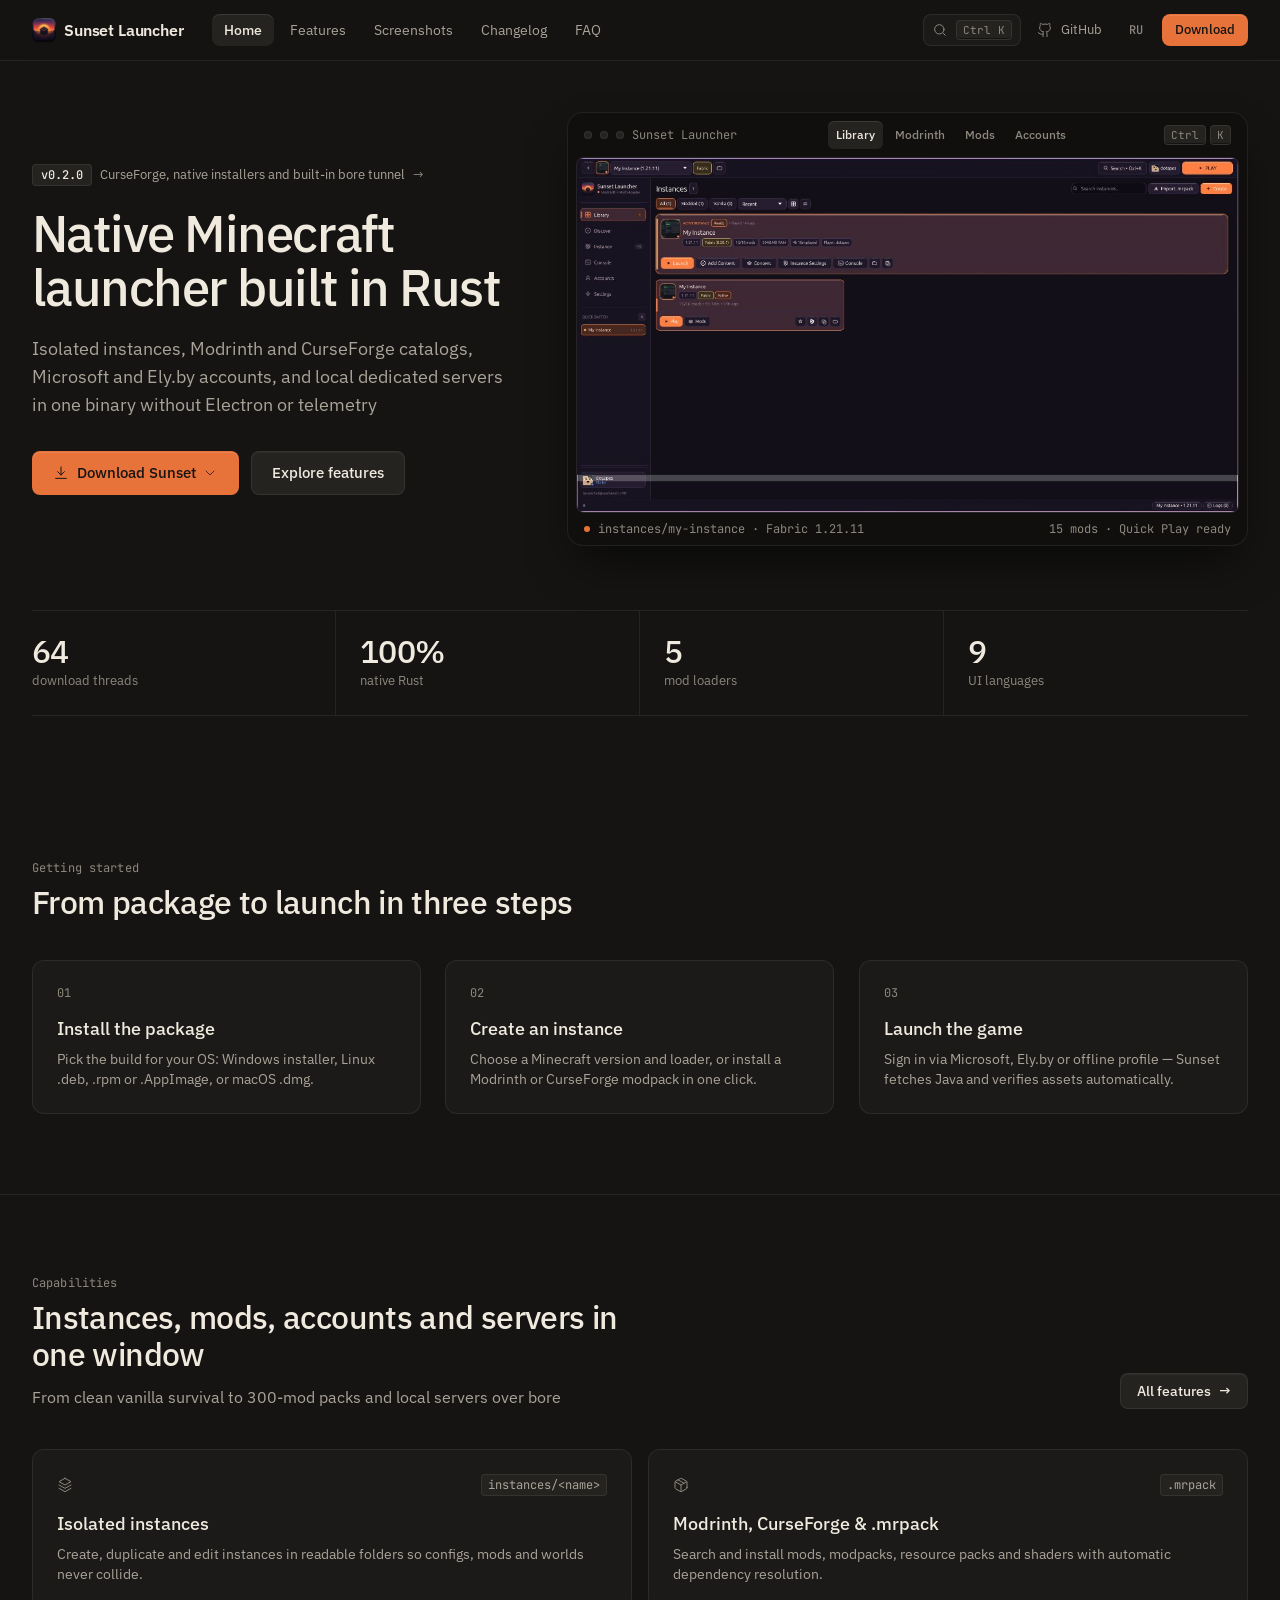
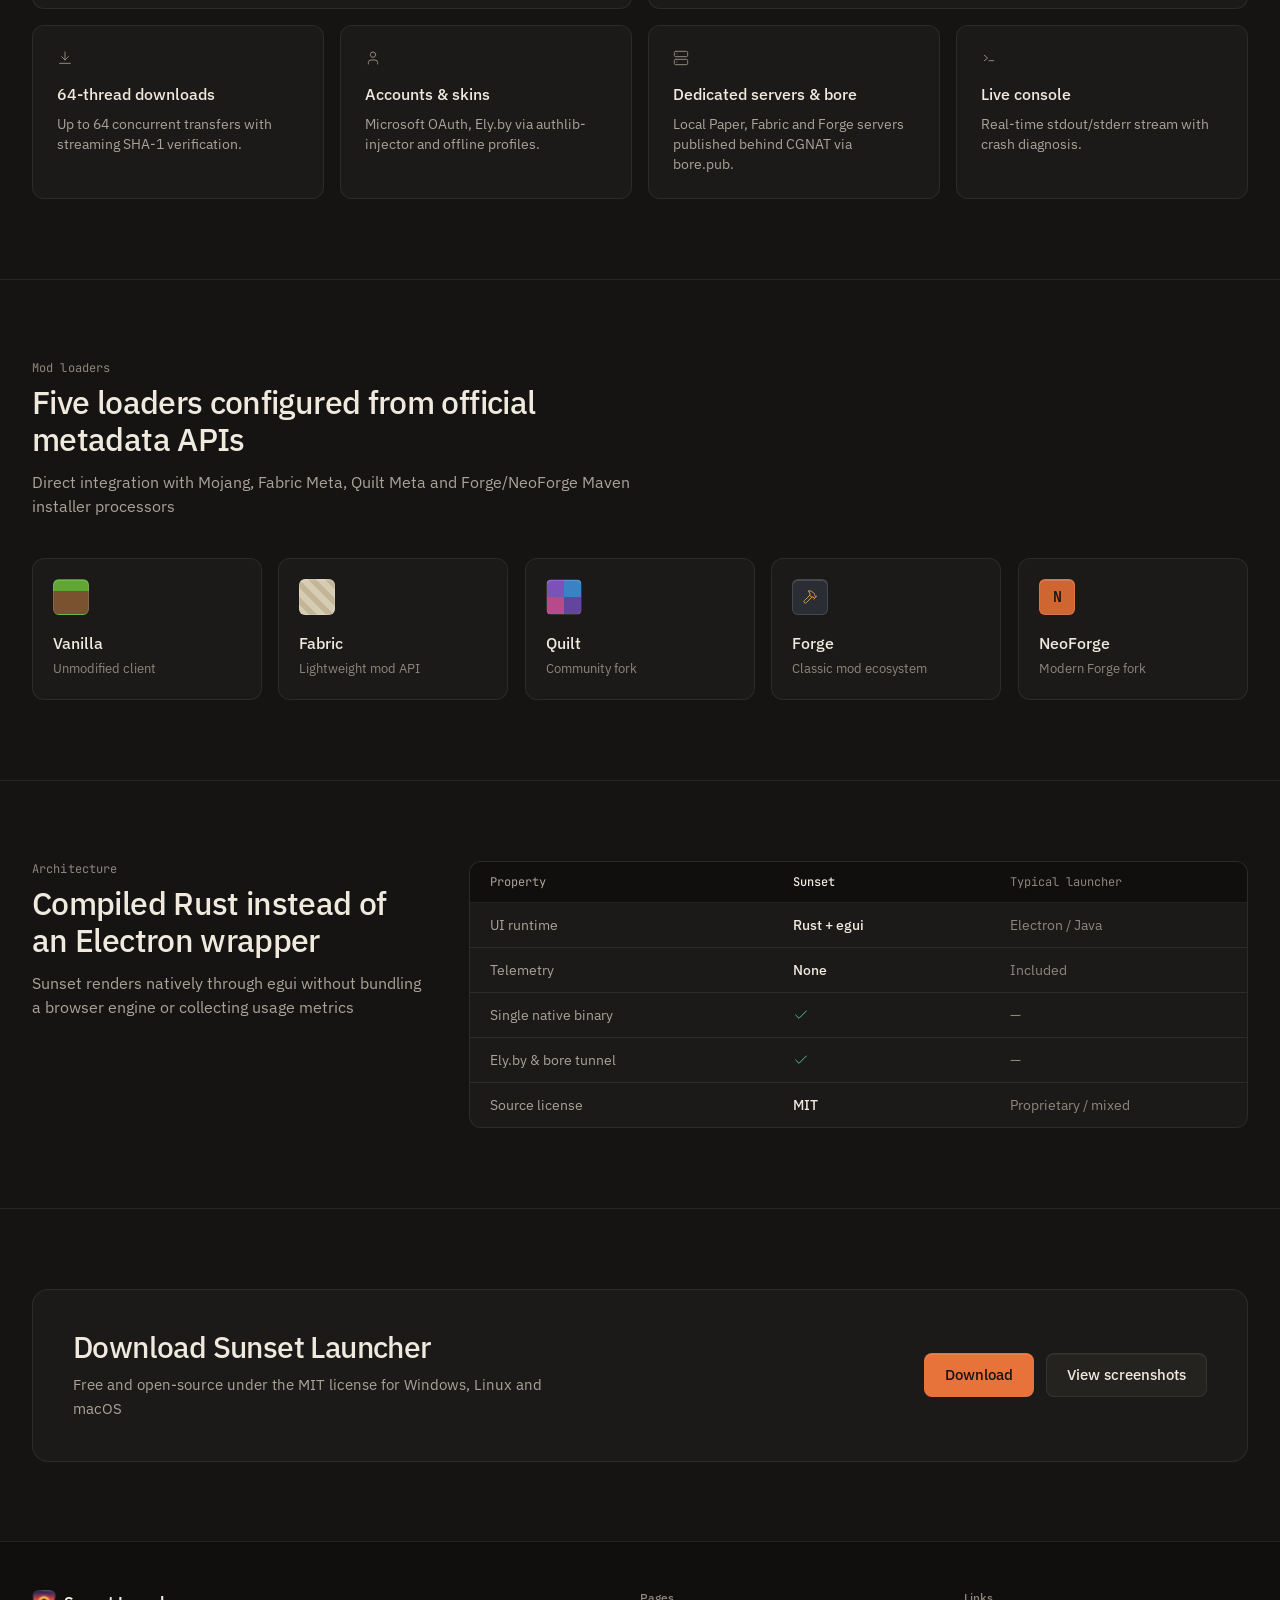
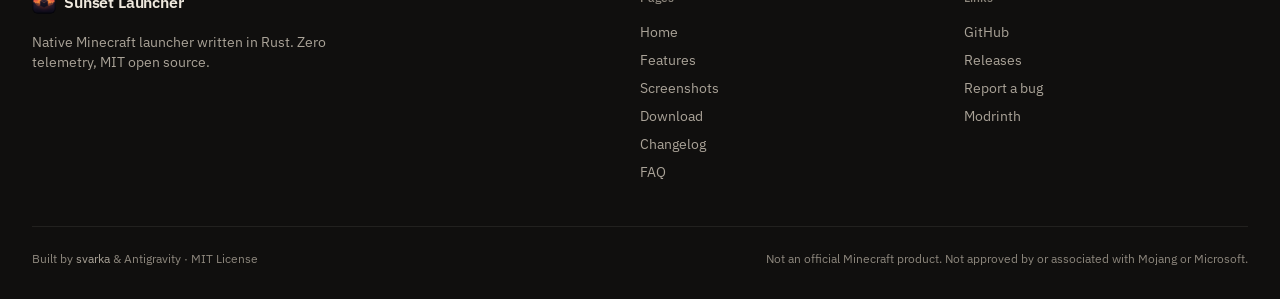
==== commit 53bc00fe: "Add scroll reveals, sliding tab indicators, and interactive UI animations" ====
--- a/index.html
+++ b/index.html
@@ -35,7 +35,7 @@
   <link rel="preconnect" href="https://fonts.googleapis.com" />
   <link rel="preconnect" href="https://fonts.gstatic.com" crossorigin />
   <link href="https://fonts.googleapis.com/css2?family=IBM+Plex+Sans:wght@400;500;600&family=JetBrains+Mono:wght@400;500&display=swap" rel="stylesheet" />
-  <link rel="stylesheet" href="style.css?v=20261125a" />
+  <link rel="stylesheet" href="style.css?v=20261125b" />
 </head>
 <body data-page="home">
   <div id="app-header"></div>
@@ -387,6 +387,6 @@
   </main>
 
   <div id="app-footer"></div>
-  <script src="script.js?v=20261125a"></script>
+  <script src="script.js?v=20261125b"></script>
 </body>
 </html>
--- a/style.css
+++ b/style.css
@@ -142,12 +142,48 @@
   line-height: 20px;
 }
 
-/* ---------- Single calm load entrance ---------- */
+/* ---------- Load, Page, Scroll Progress & Reveal Animations ---------- */
+.scroll-progress {
+  position: fixed;
+  top: 0;
+  left: 0;
+  right: 0;
+  height: 2px;
+  z-index: 120;
+  background: var(--accent);
+  transform-origin: 0 50%;
+  transform: scaleX(0);
+  pointer-events: none;
+  will-change: transform;
+}
+
+.page {
+  animation: pageEnter 320ms var(--ease) both;
+}
+
+body.leaving .page,
+body.leaving .footer {
+  opacity: 0;
+  transform: translateY(-6px);
+  transition: opacity 170ms var(--ease), transform 170ms var(--ease);
+}
+
+@keyframes pageEnter {
+  from {
+    opacity: 0;
+    transform: translateY(8px);
+  }
+  to {
+    opacity: 1;
+    transform: translateY(0);
+  }
+}
+
 .enter {
   opacity: 0;
-  transform: translateY(8px);
-  animation: enterUp 360ms var(--ease) forwards;
-  animation-delay: calc(var(--d, 0) * 48ms);
+  transform: translateY(12px);
+  animation: enterUp 440ms var(--ease) forwards;
+  animation-delay: calc(var(--d, 0) * 55ms);
 }
 
 @keyframes enterUp {
@@ -155,6 +191,126 @@
     opacity: 1;
     transform: translateY(0);
   }
+}
+
+html.js .reveal {
+  opacity: 0;
+  transform: translateY(18px);
+  transition:
+    opacity 480ms var(--ease),
+    transform 480ms var(--ease),
+    border-color 200ms var(--ease),
+    background-color 200ms var(--ease),
+    box-shadow 240ms var(--ease);
+  transition-delay: var(--stagger, 0ms);
+  will-change: opacity, transform;
+}
+
+html.js .reveal.in {
+  opacity: 1;
+  transform: translateY(0);
+}
+
+@keyframes panelIn {
+  from {
+    opacity: 0;
+    transform: translateY(10px);
+  }
+  to {
+    opacity: 1;
+    transform: translateY(0);
+  }
+}
+
+@keyframes itemPop {
+  from {
+    opacity: 0;
+    transform: translateY(10px) scale(0.985);
+  }
+  to {
+    opacity: 1;
+    transform: translateY(0) scale(1);
+  }
+}
+
+.anim-pop {
+  animation: itemPop 280ms var(--ease) both;
+}
+
+/* Subtle interactive cursor sheen on cards */
+.feature,
+.how-step,
+.loader,
+.os-card,
+.cl-card,
+.src-strip,
+.langs-card,
+.help-card,
+.cta-card,
+.req {
+  position: relative;
+  overflow: hidden;
+}
+
+.feature::before,
+.how-step::before,
+.loader::before,
+.os-card::before,
+.cl-card::before,
+.src-strip::before,
+.langs-card::before,
+.help-card::before,
+.cta-card::before {
+  content: "";
+  position: absolute;
+  inset: 0;
+  pointer-events: none;
+  opacity: 0;
+  background: radial-gradient(
+    420px circle at var(--mx, 50%) var(--my, 0%),
+    rgba(232, 115, 58, 0.08),
+    rgba(239, 233, 222, 0.025) 38%,
+    transparent 65%
+  );
+  transition: opacity 240ms var(--ease);
+}
+
+.feature:hover::before,
+.how-step:hover::before,
+.loader:hover::before,
+.os-card:hover::before,
+.cl-card:hover::before,
+.src-strip:hover::before,
+.langs-card:hover::before,
+.help-card:hover::before,
+.cta-card:hover::before {
+  opacity: 1;
+}
+
+/* Sliding pill indicator shared across nav, tabs, filters & switches */
+.slide-pill {
+  position: absolute;
+  top: 0;
+  left: 0;
+  height: 0;
+  width: 0;
+  border-radius: var(--r-ctl);
+  background: var(--raised);
+  box-shadow: var(--top-edge);
+  pointer-events: none;
+  z-index: 0;
+  opacity: 0;
+  transition:
+    transform 260ms var(--ease),
+    width 260ms var(--ease),
+    height 260ms var(--ease),
+    opacity 160ms var(--ease);
+  will-change: transform, width;
+}
+
+.slide-pill.hover-pill {
+  background: rgba(239, 233, 222, 0.05);
+  box-shadow: none;
 }
 
 /* ---------- Accessibility ---------- */
@@ -220,6 +376,8 @@
 
 /* ---------- Buttons ---------- */
 .btn {
+  position: relative;
+  overflow: hidden;
   display: inline-flex;
   align-items: center;
   justify-content: center;
@@ -233,14 +391,28 @@
   white-space: nowrap;
   border: 1px solid transparent;
   transition:
-    background-color 150ms var(--ease),
-    border-color 150ms var(--ease),
-    color 150ms var(--ease),
-    transform 120ms var(--ease);
+    background-color 160ms var(--ease),
+    border-color 160ms var(--ease),
+    color 160ms var(--ease),
+    box-shadow 200ms var(--ease),
+    transform 160ms var(--ease);
+}
+
+.btn:hover {
+  transform: translateY(-2px);
 }
 
 .btn:active {
-  transform: scale(0.98);
+  transform: translateY(0) scale(0.97);
+}
+
+.btn svg,
+.btn span[aria-hidden="true"] {
+  transition: transform 180ms var(--ease);
+}
+
+.btn:hover span[aria-hidden="true"] {
+  transform: translateX(3px);
 }
 
 .btn svg {
@@ -271,8 +443,23 @@
   box-shadow: var(--top-edge);
 }
 
+.btn-primary::after {
+  content: "";
+  position: absolute;
+  inset: 0;
+  pointer-events: none;
+  background: linear-gradient(105deg, transparent 25%, rgba(255, 255, 255, 0.24) 50%, transparent 75%);
+  transform: translateX(-130%) skewX(-18deg);
+  transition: transform 520ms var(--ease);
+}
+
 .btn-primary:hover {
   background: var(--accent-hover);
+  box-shadow: var(--top-edge), 0 10px 24px -8px rgba(232, 115, 58, 0.45);
+}
+
+.btn-primary:hover::after {
+  transform: translateX(130%) skewX(-18deg);
 }
 
 .btn-primary small {
@@ -310,10 +497,19 @@
   left: 0;
   right: 0;
   z-index: 50;
-  background: rgba(21, 20, 19, 0.88);
+  background: rgba(21, 20, 19, 0.84);
   backdrop-filter: blur(12px);
   border-bottom: 1px solid var(--line);
-  transition: background-color 180ms var(--ease);
+  transition:
+    background-color 220ms var(--ease),
+    border-color 220ms var(--ease),
+    box-shadow 220ms var(--ease);
+}
+
+.nav.scrolled {
+  background: rgba(16, 15, 14, 0.94);
+  border-bottom-color: var(--line-hover);
+  box-shadow: 0 12px 32px -16px rgba(0, 0, 0, 0.65);
 }
 
 .nav-inner {
@@ -348,15 +544,23 @@
   width: 24px;
   height: 24px;
   border-radius: var(--r-sm);
+  transition: transform 260ms var(--ease);
+}
+
+.brand:hover img {
+  transform: rotate(-6deg) scale(1.08);
 }
 
 .nav-links {
+  position: relative;
   display: flex;
   align-items: center;
   gap: 4px;
 }
 
 .nav-links a {
+  position: relative;
+  z-index: 1;
   display: inline-flex;
   align-items: center;
   height: 32px;
@@ -369,14 +573,21 @@
   transition: color 150ms var(--ease), background-color 150ms var(--ease);
 }
 
+.nav-links:not(.has-pill) a:hover {
+  color: var(--text);
+  background: rgba(239, 233, 222, 0.04);
+}
+
 .nav-links a:hover {
   color: var(--text);
-  background: rgba(239, 233, 222, 0.04);
 }
 
 .nav-links a.active {
   color: var(--text);
   font-weight: 500;
+}
+
+.nav-links:not(.has-pill) a.active {
   background: var(--raised);
 }
 
@@ -603,7 +814,13 @@
   background: var(--card);
   border: 1px solid var(--line-hover);
   box-shadow: var(--float-shadow);
-  animation: popIn 180ms var(--ease);
+  transform-origin: 24px 0;
+  animation: popIn 200ms var(--ease);
+}
+
+.dl-menu.closing {
+  animation: popOut 150ms var(--ease) forwards;
+  pointer-events: none;
 }
 
 .dl-menu[hidden] {
@@ -613,11 +830,18 @@
 @keyframes popIn {
   from {
     opacity: 0;
-    transform: translateY(-4px);
+    transform: translateY(-6px) scale(0.98);
   }
   to {
     opacity: 1;
-    transform: translateY(0);
+    transform: translateY(0) scale(1);
+  }
+}
+
+@keyframes popOut {
+  to {
+    opacity: 0;
+    transform: translateY(-4px) scale(0.985);
   }
 }
 
@@ -641,11 +865,15 @@
   padding: 4px 8px 4px 4px;
   border-radius: var(--r-ctl);
   border: 1px solid transparent;
-  transition: background-color 150ms var(--ease), border-color 150ms var(--ease);
+  transition:
+    background-color 150ms var(--ease),
+    border-color 150ms var(--ease),
+    transform 150ms var(--ease);
 }
 
 .dl-menu-row:hover {
   background: var(--raised);
+  transform: translateX(2px);
 }
 
 .dl-menu-row.is-os-match {
@@ -741,13 +969,22 @@
   transition: color 150ms var(--ease);
 }
 
+.dl-menu-foot span:last-child {
+  transition: transform 160ms var(--ease);
+}
+
 .dl-menu-foot:hover {
   color: var(--text);
+}
+
+.dl-menu-foot:hover span:last-child {
+  transform: translateX(3px);
 }
 
 /* ---------- Product window & interactive hero preview ---------- */
 .hero-visual {
   min-width: 0;
+  perspective: 1200px;
 }
 
 .window {
@@ -757,6 +994,31 @@
   background: var(--bg-deep);
   border: 1px solid var(--line);
   box-shadow: var(--float-shadow);
+  transition: border-color 220ms var(--ease), box-shadow 260ms var(--ease), transform 260ms var(--ease);
+}
+
+.hero-window {
+  transform-style: preserve-3d;
+  will-change: transform;
+}
+
+.hero-window::after {
+  content: "";
+  position: absolute;
+  inset: 0;
+  border-radius: inherit;
+  pointer-events: none;
+  opacity: var(--shine-o, 0);
+  background: radial-gradient(
+    520px circle at var(--sx, 35%) var(--sy, 20%),
+    rgba(239, 233, 222, 0.065),
+    transparent 45%
+  );
+  transition: opacity 240ms var(--ease);
+}
+
+.window:hover {
+  border-color: var(--line-hover);
 }
 
 .window-bar {
@@ -791,6 +1053,7 @@
 }
 
 .window-tabs {
+  position: relative;
   display: flex;
   align-items: center;
   gap: 4px;
@@ -802,7 +1065,13 @@
   display: none;
 }
 
+.window-tabs .slide-pill {
+  border-radius: var(--r-sm);
+}
+
 .wtab {
+  position: relative;
+  z-index: 1;
   height: 28px;
   padding: 0 8px;
   border-radius: var(--r-sm);
@@ -819,8 +1088,11 @@
 }
 
 .wtab.active {
+  color: var(--text);
+}
+
+.window-tabs:not(.has-pill) .wtab.active {
   background: var(--raised);
-  color: var(--text);
   box-shadow: var(--top-edge);
 }
 
@@ -829,6 +1101,16 @@
   align-items: center;
   gap: 4px;
   flex-shrink: 0;
+  transition: transform 150ms var(--ease);
+}
+
+.window-kbd:hover {
+  transform: translateY(-1px);
+}
+
+.window-kbd:hover kbd {
+  color: var(--text);
+  border-color: var(--line-hover);
 }
 
 .window-screen {
@@ -844,12 +1126,30 @@
   width: 100%;
   height: 100%;
   object-fit: cover;
-  transition: opacity 160ms var(--ease);
+  transition: opacity 220ms var(--ease), transform 380ms var(--ease);
+}
+
+.window-screen:hover img {
+  transform: scale(1.02);
+}
+
+.window-screen img.switching {
+  opacity: 0;
+  transform: scale(0.985);
+}
+
+.window:not(.hero-window) {
+  overflow: hidden;
 }
 
 .window:not(.hero-window) img {
   border-radius: var(--r-ctl);
   border: 1px solid var(--line);
+  transition: transform 420ms var(--ease);
+}
+
+.window:not(.hero-window):hover img {
+  transform: scale(1.02);
 }
 
 .window-foot {
@@ -865,6 +1165,18 @@
   font-variant-numeric: tabular-nums;
 }
 
+#heroPreviewPath,
+#heroPreviewMeta {
+  display: inline-block;
+  transition: opacity 180ms var(--ease), transform 180ms var(--ease);
+}
+
+#heroPreviewPath.switching,
+#heroPreviewMeta.switching {
+  opacity: 0;
+  transform: translateY(4px);
+}
+
 .window-foot-status {
   display: inline-flex;
   align-items: center;
@@ -877,6 +1189,18 @@
   border-radius: 50%;
   background: var(--accent);
   flex-shrink: 0;
+  animation: statusPulse 2.8s ease-in-out infinite;
+}
+
+@keyframes statusPulse {
+  0%, 100% {
+    opacity: 1;
+    transform: scale(1);
+  }
+  50% {
+    opacity: 0.45;
+    transform: scale(0.85);
+  }
 }
 
 /* ---------- Stats strip ---------- */
@@ -1015,6 +1339,16 @@
   display: flex;
   flex-direction: column;
   gap: 8px;
+  transition:
+    transform 240ms var(--ease),
+    border-color 200ms var(--ease),
+    box-shadow 240ms var(--ease);
+}
+
+.how-step:hover {
+  transform: translateY(-4px);
+  border-color: var(--line-hover);
+  box-shadow: 0 16px 36px -16px rgba(0, 0, 0, 0.55);
 }
 
 .how-num {
@@ -1024,6 +1358,12 @@
   color: var(--muted);
   margin-bottom: 8px;
   font-variant-numeric: tabular-nums;
+  transition: color 200ms var(--ease), transform 200ms var(--ease);
+}
+
+.how-step:hover .how-num {
+  color: var(--accent);
+  transform: translateX(3px);
 }
 
 .how-step h3 {
@@ -1066,11 +1406,17 @@
   display: flex;
   flex-direction: column;
   gap: 8px;
-  transition: border-color 150ms var(--ease), background-color 150ms var(--ease);
+  transition:
+    transform 240ms var(--ease),
+    border-color 200ms var(--ease),
+    background-color 200ms var(--ease),
+    box-shadow 240ms var(--ease);
 }
 
 .feature:hover {
+  transform: translateY(-4px);
   border-color: var(--line-hover);
+  box-shadow: 0 16px 36px -16px rgba(0, 0, 0, 0.55);
 }
 
 .f-head {
@@ -1089,6 +1435,12 @@
   justify-content: center;
   color: var(--muted);
   flex-shrink: 0;
+  transition: color 200ms var(--ease), transform 240ms var(--ease);
+}
+
+.feature:hover .f-ico {
+  color: var(--accent);
+  transform: translateY(-2px) scale(1.08);
 }
 
 .f-ico svg {
@@ -1204,13 +1556,15 @@
   background-repeat: no-repeat;
   background-position: center;
   opacity: 0;
-  transition: opacity 150ms var(--ease);
+  transform: scale(0.88);
+  transition: opacity 180ms var(--ease), transform 220ms var(--ease);
   pointer-events: none;
 }
 
 .zoomable:hover::after,
 .zoomable:focus-visible::after {
   opacity: 1;
+  transform: scale(1);
 }
 
 /* ---------- Languages card (features.html) ---------- */
@@ -1224,6 +1578,11 @@
   justify-content: space-between;
   gap: 32px;
   flex-wrap: wrap;
+  transition: border-color 200ms var(--ease), box-shadow 240ms var(--ease);
+}
+
+.langs-card:hover {
+  border-color: var(--line-hover);
 }
 
 .langs-card-copy {
@@ -1251,6 +1610,16 @@
   color: var(--text-2);
   background: var(--raised);
   border: 1px solid var(--line);
+  transition:
+    transform 180ms var(--ease),
+    color 180ms var(--ease),
+    border-color 180ms var(--ease);
+}
+
+.lang-pills span:hover {
+  transform: translateY(-2px);
+  color: var(--text);
+  border-color: var(--line-hover);
 }
 
 /* ---------- Loaders (Moment #2: flat material swatches) ---------- */
@@ -1268,11 +1637,16 @@
   display: flex;
   flex-direction: column;
   gap: 4px;
-  transition: border-color 150ms var(--ease);
+  transition:
+    transform 240ms var(--ease),
+    border-color 200ms var(--ease),
+    box-shadow 240ms var(--ease);
 }
 
 .loader:hover {
+  transform: translateY(-4px);
   border-color: var(--line-hover);
+  box-shadow: 0 16px 36px -16px rgba(0, 0, 0, 0.55);
 }
 
 .loader b {
@@ -1296,6 +1670,12 @@
   position: relative;
   border: 1px solid rgba(255, 255, 255, 0.12);
   box-shadow: inset 0 1px 0 rgba(255, 255, 255, 0.14);
+  transition: transform 280ms var(--ease), box-shadow 280ms var(--ease);
+}
+
+.loader:hover .block {
+  transform: translateY(-3px) rotate(-5deg) scale(1.08);
+  box-shadow: inset 0 1px 0 rgba(255, 255, 255, 0.2), 0 8px 18px -6px rgba(0, 0, 0, 0.6);
 }
 
 .block.grass {
@@ -1426,6 +1806,12 @@
   justify-content: space-between;
   gap: 32px;
   flex-wrap: wrap;
+  transition: border-color 220ms var(--ease), box-shadow 260ms var(--ease);
+}
+
+.cta-card:hover {
+  border-color: var(--line-hover);
+  box-shadow: 0 20px 44px -20px rgba(0, 0, 0, 0.55);
 }
 
 .cta-copy {
@@ -1445,6 +1831,7 @@
 
 /* ---------- Filter bars (screenshots & changelog) ---------- */
 .filter-bar {
+  position: relative;
   display: flex;
   flex-wrap: wrap;
   gap: 4px;
@@ -1457,6 +1844,8 @@
 }
 
 .filter-btn {
+  position: relative;
+  z-index: 1;
   height: 32px;
   padding: 0 12px;
   border-radius: var(--r-ctl);
@@ -1471,8 +1860,11 @@
 }
 
 .filter-btn.active {
+  color: var(--text);
+}
+
+.filter-bar:not(.has-pill) .filter-btn.active {
   background: var(--raised);
-  color: var(--text);
   box-shadow: var(--top-edge);
 }
 
@@ -1493,11 +1885,17 @@
   display: flex;
   flex-direction: column;
   gap: 8px;
-  transition: border-color 150ms var(--ease);
+  overflow: hidden;
+  transition:
+    transform 240ms var(--ease),
+    border-color 200ms var(--ease),
+    box-shadow 240ms var(--ease);
 }
 
 .shot:hover {
+  transform: translateY(-4px);
   border-color: var(--line-hover);
+  box-shadow: 0 18px 40px -16px rgba(0, 0, 0, 0.6);
 }
 
 .shot[hidden] {
@@ -1512,6 +1910,11 @@
   width: 100%;
   border-radius: var(--r-ctl);
   border: 1px solid var(--line);
+  transition: transform 420ms var(--ease);
+}
+
+.shot:hover img {
+  transform: scale(1.018);
 }
 
 .shot figcaption {
@@ -1676,11 +2079,16 @@
   flex-direction: column;
   align-items: flex-start;
   gap: 8px;
-  transition: border-color 150ms var(--ease);
+  transition:
+    transform 240ms var(--ease),
+    border-color 200ms var(--ease),
+    box-shadow 240ms var(--ease);
 }
 
 .os-card:hover {
+  transform: translateY(-4px);
   border-color: var(--line-hover);
+  box-shadow: 0 18px 40px -16px rgba(0, 0, 0, 0.55);
 }
 
 .os-card-top {
@@ -1701,6 +2109,16 @@
   display: grid;
   place-items: center;
   color: var(--text-2);
+  transition:
+    transform 220ms var(--ease),
+    color 200ms var(--ease),
+    border-color 200ms var(--ease);
+}
+
+.os-card:hover .os-card-ico {
+  transform: translateY(-2px) scale(1.06);
+  color: var(--accent);
+  border-color: rgba(232, 115, 58, 0.35);
 }
 
 .os-card-ico svg {
@@ -1752,6 +2170,7 @@
 }
 
 .arch-switch {
+  position: relative;
   display: inline-flex;
   align-items: center;
   gap: 4px;
@@ -1763,6 +2182,8 @@
 }
 
 .arch-btn {
+  position: relative;
+  z-index: 1;
   height: 28px;
   padding: 0 8px;
   border-radius: var(--r-ctl);
@@ -1777,8 +2198,11 @@
 }
 
 .arch-btn.active {
+  color: var(--text);
+}
+
+.arch-switch:not(.has-pill) .arch-btn.active {
   background: var(--raised);
-  color: var(--text);
   box-shadow: var(--top-edge);
 }
 
@@ -1826,6 +2250,16 @@
   align-items: center;
   gap: 16px;
   flex-wrap: wrap;
+  transition:
+    transform 240ms var(--ease),
+    border-color 200ms var(--ease),
+    box-shadow 240ms var(--ease);
+}
+
+.src-strip:hover {
+  transform: translateY(-2px);
+  border-color: var(--line-hover);
+  box-shadow: 0 14px 32px -16px rgba(0, 0, 0, 0.5);
 }
 
 .src-strip-left {
@@ -1844,6 +2278,13 @@
   background: var(--bg-deep);
   color: var(--muted);
   border: 1px solid var(--line);
+  transition: color 200ms var(--ease), transform 220ms var(--ease), border-color 200ms var(--ease);
+}
+
+.src-strip:hover .src-ico {
+  color: var(--accent);
+  border-color: rgba(232, 115, 58, 0.35);
+  transform: scale(1.06);
 }
 
 .src-ico svg {
@@ -1867,6 +2308,7 @@
 
 /* Segmented OS install tabs */
 .seg {
+  position: relative;
   display: flex;
   flex-wrap: wrap;
   gap: 4px;
@@ -1879,6 +2321,8 @@
 }
 
 .seg-btn {
+  position: relative;
+  z-index: 1;
   height: 32px;
   padding: 0 16px;
   border-radius: var(--r-ctl);
@@ -1893,8 +2337,11 @@
 }
 
 .seg-btn.active {
+  color: var(--text);
+}
+
+.seg:not(.has-pill) .seg-btn.active {
   background: var(--raised);
-  color: var(--text);
   box-shadow: var(--top-edge);
 }
 
@@ -1904,6 +2351,7 @@
 
 .os-panel.active {
   display: block;
+  animation: panelIn 280ms var(--ease) both;
 }
 
 .steps {
@@ -2252,6 +2700,7 @@
 .cl-entry.latest .cl-dot {
   background: var(--accent);
   border-color: var(--accent);
+  animation: statusPulse 2.8s ease-in-out infinite;
 }
 
 .cl-card {
@@ -2259,6 +2708,16 @@
   border-radius: var(--r-card);
   background: var(--card);
   border: 1px solid var(--line);
+  transition:
+    transform 240ms var(--ease),
+    border-color 200ms var(--ease),
+    box-shadow 240ms var(--ease);
+}
+
+.cl-card:hover {
+  transform: translateY(-3px);
+  border-color: var(--line-hover);
+  box-shadow: 0 16px 36px -16px rgba(0, 0, 0, 0.55);
 }
 
 .cl-entry.latest .cl-card {
@@ -2534,12 +2993,25 @@
   border: 1px solid var(--line);
   border-radius: var(--r-ctl);
   background: var(--card);
-  transition: border-color 150ms var(--ease);
-}
-
-.faq details:hover,
+  transition:
+    border-color 180ms var(--ease),
+    background-color 180ms var(--ease),
+    transform 180ms var(--ease);
+}
+
+.faq details:hover {
+  border-color: var(--line-hover);
+  transform: translateX(2px);
+}
+
 .faq details[open] {
   border-color: var(--line-hover);
+  transform: none;
+}
+
+.faq .ans,
+.rel-old-body {
+  overflow: hidden;
 }
 
 .faq summary {
@@ -2601,6 +3073,16 @@
   border-radius: var(--r-card);
   border: 1px solid var(--line);
   background: var(--card);
+  transition:
+    transform 240ms var(--ease),
+    border-color 200ms var(--ease),
+    box-shadow 240ms var(--ease);
+}
+
+.help-card:hover {
+  transform: translateY(-2px);
+  border-color: var(--line-hover);
+  box-shadow: 0 14px 32px -16px rgba(0, 0, 0, 0.5);
 }
 
 .help-card h3 {
@@ -2636,11 +3118,12 @@
   padding: 4px 0;
   font-size: 14px;
   line-height: 20px;
-  transition: color 150ms var(--ease);
+  transition: color 150ms var(--ease), transform 180ms var(--ease);
 }
 
 .footer-col a:not(.brand):hover {
   color: var(--text);
+  transform: translateX(4px);
 }
 
 .footer-col p {
@@ -2698,6 +3181,8 @@
 
 .to-top:hover {
   color: var(--text);
+  transform: translateY(-2px);
+  background: var(--raised-hover);
 }
 
 .to-top svg {
@@ -2982,10 +3467,18 @@
     pointer-events: auto;
   }
 
+  .nav-links .slide-pill {
+    display: none;
+  }
+
   .nav-links a {
     height: 40px;
     padding: 0 12px;
     font-size: 14px;
+  }
+
+  .nav-links a.active {
+    background: var(--raised);
   }
 
   .burger {
@@ -3185,7 +3678,8 @@
     animation-iteration-count: 1 !important;
     transition: none !important;
   }
-  .enter {
+  .enter,
+  html.js .reveal {
     opacity: 1;
     transform: none;
   }
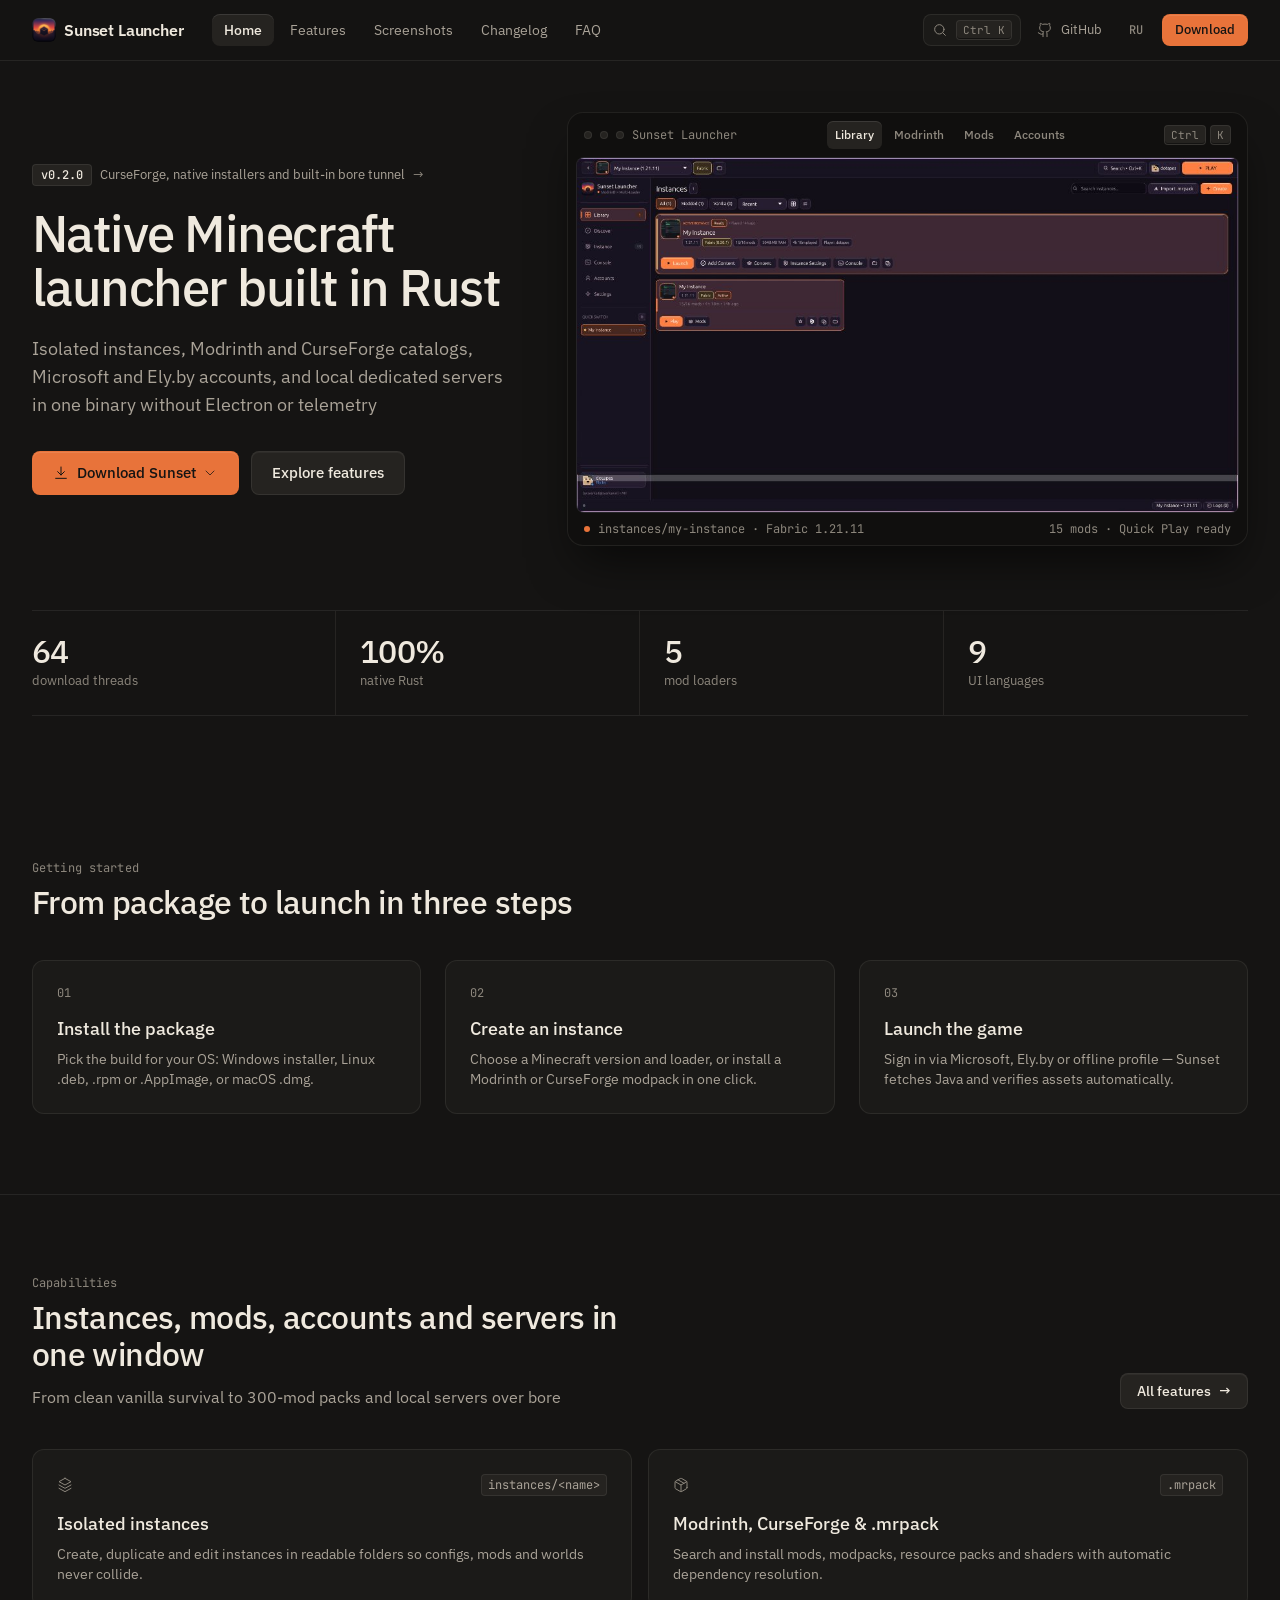
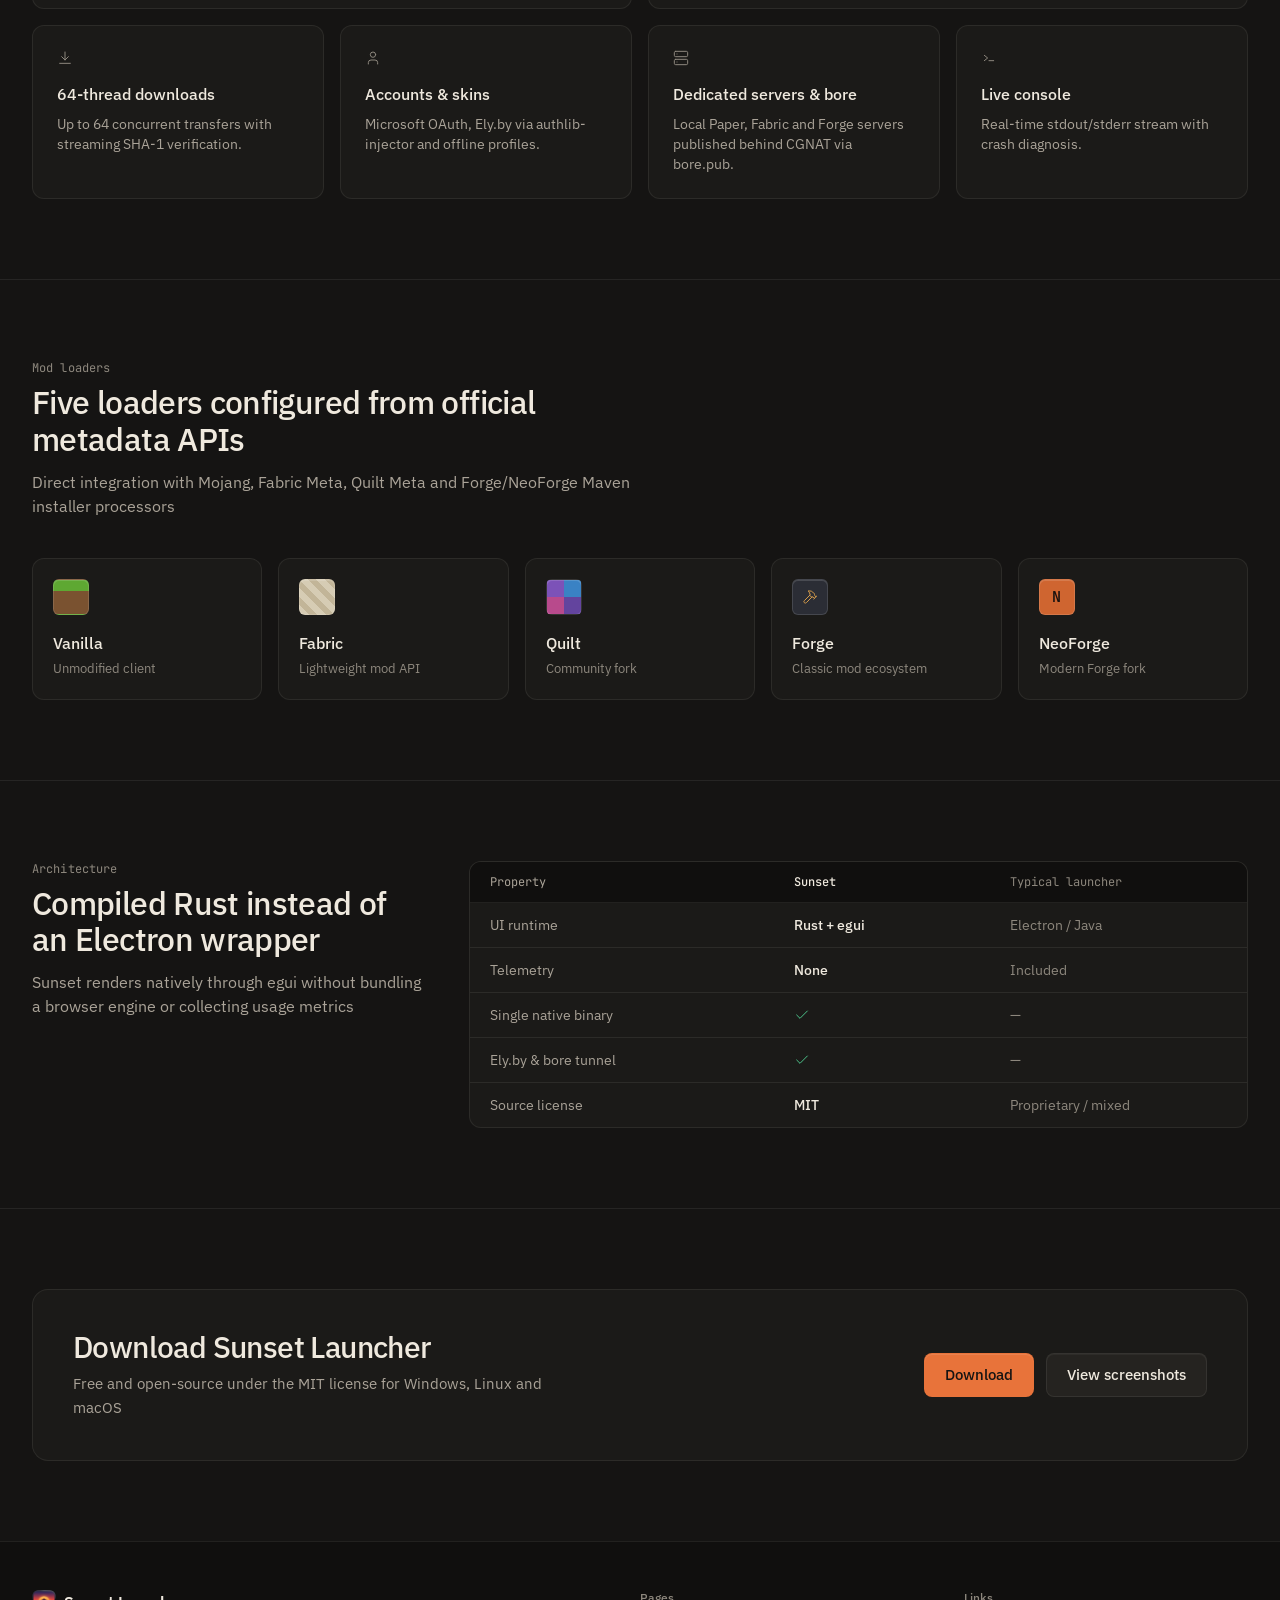
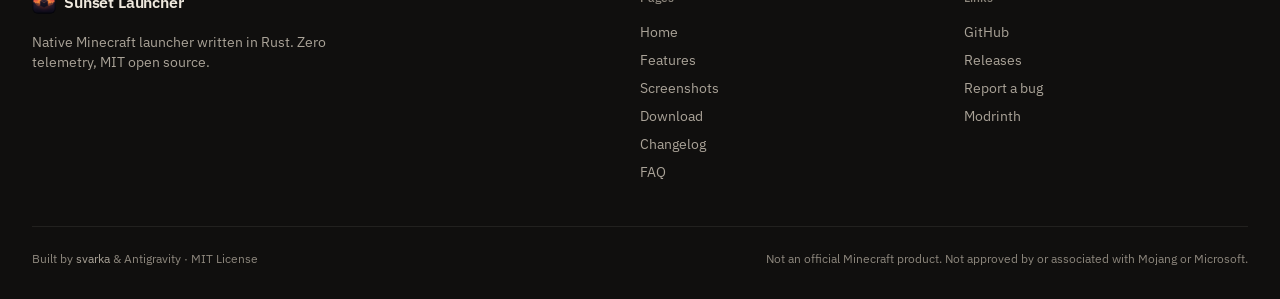
==== commit 4d9335df: "Refine UI motion and remove decorative glows and layout transitions" ====
--- a/index.html
+++ b/index.html
@@ -35,7 +35,7 @@
   <link rel="preconnect" href="https://fonts.googleapis.com" />
   <link rel="preconnect" href="https://fonts.gstatic.com" crossorigin />
   <link href="https://fonts.googleapis.com/css2?family=IBM+Plex+Sans:wght@400;500;600&family=JetBrains+Mono:wght@400;500&display=swap" rel="stylesheet" />
-  <link rel="stylesheet" href="style.css?v=20261125b" />
+  <link rel="stylesheet" href="style.css?v=20261125c" />
 </head>
 <body data-page="home">
   <div id="app-header"></div>
@@ -387,6 +387,6 @@
   </main>
 
   <div id="app-footer"></div>
-  <script src="script.js?v=20261125b"></script>
+  <script src="script.js?v=20261125c"></script>
 </body>
 </html>
--- a/style.css
+++ b/style.css
@@ -142,48 +142,12 @@
   line-height: 20px;
 }
 
-/* ---------- Load, Page, Scroll Progress & Reveal Animations ---------- */
-.scroll-progress {
-  position: fixed;
-  top: 0;
-  left: 0;
-  right: 0;
-  height: 2px;
-  z-index: 120;
-  background: var(--accent);
-  transform-origin: 0 50%;
-  transform: scaleX(0);
-  pointer-events: none;
-  will-change: transform;
-}
-
-.page {
-  animation: pageEnter 320ms var(--ease) both;
-}
-
-body.leaving .page,
-body.leaving .footer {
-  opacity: 0;
-  transform: translateY(-6px);
-  transition: opacity 170ms var(--ease), transform 170ms var(--ease);
-}
-
-@keyframes pageEnter {
-  from {
-    opacity: 0;
-    transform: translateY(8px);
-  }
-  to {
-    opacity: 1;
-    transform: translateY(0);
-  }
-}
-
+/* ---------- Load & Panel Motion (GPU transform + opacity only) ---------- */
 .enter {
   opacity: 0;
-  transform: translateY(12px);
-  animation: enterUp 440ms var(--ease) forwards;
-  animation-delay: calc(var(--d, 0) * 55ms);
+  transform: translateY(8px);
+  animation: enterUp 360ms var(--ease) forwards;
+  animation-delay: calc(var(--d, 0) * 48ms);
 }
 
 @keyframes enterUp {
@@ -193,28 +157,10 @@
   }
 }
 
-html.js .reveal {
-  opacity: 0;
-  transform: translateY(18px);
-  transition:
-    opacity 480ms var(--ease),
-    transform 480ms var(--ease),
-    border-color 200ms var(--ease),
-    background-color 200ms var(--ease),
-    box-shadow 240ms var(--ease);
-  transition-delay: var(--stagger, 0ms);
-  will-change: opacity, transform;
-}
-
-html.js .reveal.in {
-  opacity: 1;
-  transform: translateY(0);
-}
-
 @keyframes panelIn {
   from {
     opacity: 0;
-    transform: translateY(10px);
+    transform: translateY(6px);
   }
   to {
     opacity: 1;
@@ -222,95 +168,8 @@
   }
 }
 
-@keyframes itemPop {
-  from {
-    opacity: 0;
-    transform: translateY(10px) scale(0.985);
-  }
-  to {
-    opacity: 1;
-    transform: translateY(0) scale(1);
-  }
-}
-
 .anim-pop {
-  animation: itemPop 280ms var(--ease) both;
-}
-
-/* Subtle interactive cursor sheen on cards */
-.feature,
-.how-step,
-.loader,
-.os-card,
-.cl-card,
-.src-strip,
-.langs-card,
-.help-card,
-.cta-card,
-.req {
-  position: relative;
-  overflow: hidden;
-}
-
-.feature::before,
-.how-step::before,
-.loader::before,
-.os-card::before,
-.cl-card::before,
-.src-strip::before,
-.langs-card::before,
-.help-card::before,
-.cta-card::before {
-  content: "";
-  position: absolute;
-  inset: 0;
-  pointer-events: none;
-  opacity: 0;
-  background: radial-gradient(
-    420px circle at var(--mx, 50%) var(--my, 0%),
-    rgba(232, 115, 58, 0.08),
-    rgba(239, 233, 222, 0.025) 38%,
-    transparent 65%
-  );
-  transition: opacity 240ms var(--ease);
-}
-
-.feature:hover::before,
-.how-step:hover::before,
-.loader:hover::before,
-.os-card:hover::before,
-.cl-card:hover::before,
-.src-strip:hover::before,
-.langs-card:hover::before,
-.help-card:hover::before,
-.cta-card:hover::before {
-  opacity: 1;
-}
-
-/* Sliding pill indicator shared across nav, tabs, filters & switches */
-.slide-pill {
-  position: absolute;
-  top: 0;
-  left: 0;
-  height: 0;
-  width: 0;
-  border-radius: var(--r-ctl);
-  background: var(--raised);
-  box-shadow: var(--top-edge);
-  pointer-events: none;
-  z-index: 0;
-  opacity: 0;
-  transition:
-    transform 260ms var(--ease),
-    width 260ms var(--ease),
-    height 260ms var(--ease),
-    opacity 160ms var(--ease);
-  will-change: transform, width;
-}
-
-.slide-pill.hover-pill {
-  background: rgba(239, 233, 222, 0.05);
-  box-shadow: none;
+  animation: panelIn 220ms var(--ease) both;
 }
 
 /* ---------- Accessibility ---------- */
@@ -376,8 +235,6 @@
 
 /* ---------- Buttons ---------- */
 .btn {
-  position: relative;
-  overflow: hidden;
   display: inline-flex;
   align-items: center;
   justify-content: center;
@@ -391,28 +248,22 @@
   white-space: nowrap;
   border: 1px solid transparent;
   transition:
-    background-color 160ms var(--ease),
-    border-color 160ms var(--ease),
-    color 160ms var(--ease),
-    box-shadow 200ms var(--ease),
-    transform 160ms var(--ease);
-}
-
-.btn:hover {
-  transform: translateY(-2px);
+    background-color 150ms var(--ease),
+    border-color 150ms var(--ease),
+    color 150ms var(--ease),
+    transform 120ms var(--ease);
 }
 
 .btn:active {
-  transform: translateY(0) scale(0.97);
-}
-
-.btn svg,
+  transform: scale(0.98);
+}
+
 .btn span[aria-hidden="true"] {
-  transition: transform 180ms var(--ease);
+  transition: transform 150ms var(--ease);
 }
 
 .btn:hover span[aria-hidden="true"] {
-  transform: translateX(3px);
+  transform: translateX(2px);
 }
 
 .btn svg {
@@ -443,23 +294,8 @@
   box-shadow: var(--top-edge);
 }
 
-.btn-primary::after {
-  content: "";
-  position: absolute;
-  inset: 0;
-  pointer-events: none;
-  background: linear-gradient(105deg, transparent 25%, rgba(255, 255, 255, 0.24) 50%, transparent 75%);
-  transform: translateX(-130%) skewX(-18deg);
-  transition: transform 520ms var(--ease);
-}
-
 .btn-primary:hover {
   background: var(--accent-hover);
-  box-shadow: var(--top-edge), 0 10px 24px -8px rgba(232, 115, 58, 0.45);
-}
-
-.btn-primary:hover::after {
-  transform: translateX(130%) skewX(-18deg);
 }
 
 .btn-primary small {
@@ -497,19 +333,15 @@
   left: 0;
   right: 0;
   z-index: 50;
-  background: rgba(21, 20, 19, 0.84);
+  background: rgba(21, 20, 19, 0.88);
   backdrop-filter: blur(12px);
   border-bottom: 1px solid var(--line);
-  transition:
-    background-color 220ms var(--ease),
-    border-color 220ms var(--ease),
-    box-shadow 220ms var(--ease);
+  transition: background-color 180ms var(--ease), border-color 180ms var(--ease);
 }
 
 .nav.scrolled {
   background: rgba(16, 15, 14, 0.94);
   border-bottom-color: var(--line-hover);
-  box-shadow: 0 12px 32px -16px rgba(0, 0, 0, 0.65);
 }
 
 .nav-inner {
@@ -544,23 +376,15 @@
   width: 24px;
   height: 24px;
   border-radius: var(--r-sm);
-  transition: transform 260ms var(--ease);
-}
-
-.brand:hover img {
-  transform: rotate(-6deg) scale(1.08);
 }
 
 .nav-links {
-  position: relative;
   display: flex;
   align-items: center;
   gap: 4px;
 }
 
 .nav-links a {
-  position: relative;
-  z-index: 1;
   display: inline-flex;
   align-items: center;
   height: 32px;
@@ -573,22 +397,16 @@
   transition: color 150ms var(--ease), background-color 150ms var(--ease);
 }
 
-.nav-links:not(.has-pill) a:hover {
+.nav-links a:hover {
   color: var(--text);
   background: rgba(239, 233, 222, 0.04);
 }
 
-.nav-links a:hover {
-  color: var(--text);
-}
-
 .nav-links a.active {
   color: var(--text);
   font-weight: 500;
-}
-
-.nav-links:not(.has-pill) a.active {
   background: var(--raised);
+  box-shadow: var(--top-edge);
 }
 
 .nav-mobile-actions {
@@ -865,15 +683,11 @@
   padding: 4px 8px 4px 4px;
   border-radius: var(--r-ctl);
   border: 1px solid transparent;
-  transition:
-    background-color 150ms var(--ease),
-    border-color 150ms var(--ease),
-    transform 150ms var(--ease);
+  transition: background-color 150ms var(--ease), border-color 150ms var(--ease);
 }
 
 .dl-menu-row:hover {
   background: var(--raised);
-  transform: translateX(2px);
 }
 
 .dl-menu-row.is-os-match {
@@ -970,7 +784,7 @@
 }
 
 .dl-menu-foot span:last-child {
-  transition: transform 160ms var(--ease);
+  transition: transform 150ms var(--ease);
 }
 
 .dl-menu-foot:hover {
@@ -978,13 +792,12 @@
 }
 
 .dl-menu-foot:hover span:last-child {
-  transform: translateX(3px);
+  transform: translateX(2px);
 }
 
 /* ---------- Product window & interactive hero preview ---------- */
 .hero-visual {
   min-width: 0;
-  perspective: 1200px;
 }
 
 .window {
@@ -994,27 +807,7 @@
   background: var(--bg-deep);
   border: 1px solid var(--line);
   box-shadow: var(--float-shadow);
-  transition: border-color 220ms var(--ease), box-shadow 260ms var(--ease), transform 260ms var(--ease);
-}
-
-.hero-window {
-  transform-style: preserve-3d;
-  will-change: transform;
-}
-
-.hero-window::after {
-  content: "";
-  position: absolute;
-  inset: 0;
-  border-radius: inherit;
-  pointer-events: none;
-  opacity: var(--shine-o, 0);
-  background: radial-gradient(
-    520px circle at var(--sx, 35%) var(--sy, 20%),
-    rgba(239, 233, 222, 0.065),
-    transparent 45%
-  );
-  transition: opacity 240ms var(--ease);
+  transition: border-color 180ms var(--ease);
 }
 
 .window:hover {
@@ -1053,7 +846,6 @@
 }
 
 .window-tabs {
-  position: relative;
   display: flex;
   align-items: center;
   gap: 4px;
@@ -1065,13 +857,7 @@
   display: none;
 }
 
-.window-tabs .slide-pill {
-  border-radius: var(--r-sm);
-}
-
 .wtab {
-  position: relative;
-  z-index: 1;
   height: 28px;
   padding: 0 8px;
   border-radius: var(--r-sm);
@@ -1080,19 +866,21 @@
   font-weight: 500;
   color: var(--muted);
   white-space: nowrap;
-  transition: color 150ms var(--ease), background-color 150ms var(--ease);
+  transition: color 150ms var(--ease), background-color 150ms var(--ease), transform 120ms var(--ease);
 }
 
 .wtab:hover {
   color: var(--text-2);
+  background: rgba(239, 233, 222, 0.04);
+}
+
+.wtab:active {
+  transform: scale(0.98);
 }
 
 .wtab.active {
-  color: var(--text);
-}
-
-.window-tabs:not(.has-pill) .wtab.active {
   background: var(--raised);
+  color: var(--text);
   box-shadow: var(--top-edge);
 }
 
@@ -1101,11 +889,10 @@
   align-items: center;
   gap: 4px;
   flex-shrink: 0;
-  transition: transform 150ms var(--ease);
-}
-
-.window-kbd:hover {
-  transform: translateY(-1px);
+}
+
+.window-kbd kbd {
+  transition: color 150ms var(--ease), border-color 150ms var(--ease);
 }
 
 .window-kbd:hover kbd {
@@ -1126,30 +913,16 @@
   width: 100%;
   height: 100%;
   object-fit: cover;
-  transition: opacity 220ms var(--ease), transform 380ms var(--ease);
-}
-
-.window-screen:hover img {
-  transform: scale(1.02);
+  transition: opacity 180ms var(--ease);
 }
 
 .window-screen img.switching {
   opacity: 0;
-  transform: scale(0.985);
-}
-
-.window:not(.hero-window) {
-  overflow: hidden;
 }
 
 .window:not(.hero-window) img {
   border-radius: var(--r-ctl);
   border: 1px solid var(--line);
-  transition: transform 420ms var(--ease);
-}
-
-.window:not(.hero-window):hover img {
-  transform: scale(1.02);
 }
 
 .window-foot {
@@ -1168,13 +941,13 @@
 #heroPreviewPath,
 #heroPreviewMeta {
   display: inline-block;
-  transition: opacity 180ms var(--ease), transform 180ms var(--ease);
+  transition: opacity 160ms var(--ease), transform 160ms var(--ease);
 }
 
 #heroPreviewPath.switching,
 #heroPreviewMeta.switching {
   opacity: 0;
-  transform: translateY(4px);
+  transform: translateY(3px);
 }
 
 .window-foot-status {
@@ -1189,18 +962,6 @@
   border-radius: 50%;
   background: var(--accent);
   flex-shrink: 0;
-  animation: statusPulse 2.8s ease-in-out infinite;
-}
-
-@keyframes statusPulse {
-  0%, 100% {
-    opacity: 1;
-    transform: scale(1);
-  }
-  50% {
-    opacity: 0.45;
-    transform: scale(0.85);
-  }
 }
 
 /* ---------- Stats strip ---------- */
@@ -1339,16 +1100,11 @@
   display: flex;
   flex-direction: column;
   gap: 8px;
-  transition:
-    transform 240ms var(--ease),
-    border-color 200ms var(--ease),
-    box-shadow 240ms var(--ease);
+  transition: border-color 150ms var(--ease), background-color 150ms var(--ease);
 }
 
 .how-step:hover {
-  transform: translateY(-4px);
   border-color: var(--line-hover);
-  box-shadow: 0 16px 36px -16px rgba(0, 0, 0, 0.55);
 }
 
 .how-num {
@@ -1358,12 +1114,11 @@
   color: var(--muted);
   margin-bottom: 8px;
   font-variant-numeric: tabular-nums;
-  transition: color 200ms var(--ease), transform 200ms var(--ease);
+  transition: color 150ms var(--ease);
 }
 
 .how-step:hover .how-num {
-  color: var(--accent);
-  transform: translateX(3px);
+  color: var(--text);
 }
 
 .how-step h3 {
@@ -1406,17 +1161,11 @@
   display: flex;
   flex-direction: column;
   gap: 8px;
-  transition:
-    transform 240ms var(--ease),
-    border-color 200ms var(--ease),
-    background-color 200ms var(--ease),
-    box-shadow 240ms var(--ease);
+  transition: border-color 150ms var(--ease), background-color 150ms var(--ease);
 }
 
 .feature:hover {
-  transform: translateY(-4px);
   border-color: var(--line-hover);
-  box-shadow: 0 16px 36px -16px rgba(0, 0, 0, 0.55);
 }
 
 .f-head {
@@ -1435,12 +1184,11 @@
   justify-content: center;
   color: var(--muted);
   flex-shrink: 0;
-  transition: color 200ms var(--ease), transform 240ms var(--ease);
+  transition: color 150ms var(--ease);
 }
 
 .feature:hover .f-ico {
-  color: var(--accent);
-  transform: translateY(-2px) scale(1.08);
+  color: var(--text-2);
 }
 
 .f-ico svg {
@@ -1578,7 +1326,7 @@
   justify-content: space-between;
   gap: 32px;
   flex-wrap: wrap;
-  transition: border-color 200ms var(--ease), box-shadow 240ms var(--ease);
+  transition: border-color 150ms var(--ease);
 }
 
 .langs-card:hover {
@@ -1610,14 +1358,10 @@
   color: var(--text-2);
   background: var(--raised);
   border: 1px solid var(--line);
-  transition:
-    transform 180ms var(--ease),
-    color 180ms var(--ease),
-    border-color 180ms var(--ease);
+  transition: color 150ms var(--ease), border-color 150ms var(--ease);
 }
 
 .lang-pills span:hover {
-  transform: translateY(-2px);
   color: var(--text);
   border-color: var(--line-hover);
 }
@@ -1637,16 +1381,11 @@
   display: flex;
   flex-direction: column;
   gap: 4px;
-  transition:
-    transform 240ms var(--ease),
-    border-color 200ms var(--ease),
-    box-shadow 240ms var(--ease);
+  transition: border-color 150ms var(--ease);
 }
 
 .loader:hover {
-  transform: translateY(-4px);
   border-color: var(--line-hover);
-  box-shadow: 0 16px 36px -16px rgba(0, 0, 0, 0.55);
 }
 
 .loader b {
@@ -1670,12 +1409,6 @@
   position: relative;
   border: 1px solid rgba(255, 255, 255, 0.12);
   box-shadow: inset 0 1px 0 rgba(255, 255, 255, 0.14);
-  transition: transform 280ms var(--ease), box-shadow 280ms var(--ease);
-}
-
-.loader:hover .block {
-  transform: translateY(-3px) rotate(-5deg) scale(1.08);
-  box-shadow: inset 0 1px 0 rgba(255, 255, 255, 0.2), 0 8px 18px -6px rgba(0, 0, 0, 0.6);
 }
 
 .block.grass {
@@ -1806,12 +1539,11 @@
   justify-content: space-between;
   gap: 32px;
   flex-wrap: wrap;
-  transition: border-color 220ms var(--ease), box-shadow 260ms var(--ease);
+  transition: border-color 150ms var(--ease);
 }
 
 .cta-card:hover {
   border-color: var(--line-hover);
-  box-shadow: 0 20px 44px -20px rgba(0, 0, 0, 0.55);
 }
 
 .cta-copy {
@@ -1831,7 +1563,6 @@
 
 /* ---------- Filter bars (screenshots & changelog) ---------- */
 .filter-bar {
-  position: relative;
   display: flex;
   flex-wrap: wrap;
   gap: 4px;
@@ -1844,27 +1575,27 @@
 }
 
 .filter-btn {
-  position: relative;
-  z-index: 1;
   height: 32px;
   padding: 0 12px;
   border-radius: var(--r-ctl);
   font-size: 13px;
   font-weight: 500;
   color: var(--muted);
-  transition: color 150ms var(--ease), background-color 150ms var(--ease);
+  transition: color 150ms var(--ease), background-color 150ms var(--ease), transform 120ms var(--ease);
 }
 
 .filter-btn:hover {
   color: var(--text);
+  background: rgba(239, 233, 222, 0.04);
+}
+
+.filter-btn:active {
+  transform: scale(0.98);
 }
 
 .filter-btn.active {
-  color: var(--text);
-}
-
-.filter-bar:not(.has-pill) .filter-btn.active {
   background: var(--raised);
+  color: var(--text);
   box-shadow: var(--top-edge);
 }
 
@@ -1885,17 +1616,11 @@
   display: flex;
   flex-direction: column;
   gap: 8px;
-  overflow: hidden;
-  transition:
-    transform 240ms var(--ease),
-    border-color 200ms var(--ease),
-    box-shadow 240ms var(--ease);
+  transition: border-color 150ms var(--ease);
 }
 
 .shot:hover {
-  transform: translateY(-4px);
   border-color: var(--line-hover);
-  box-shadow: 0 18px 40px -16px rgba(0, 0, 0, 0.6);
 }
 
 .shot[hidden] {
@@ -1910,11 +1635,6 @@
   width: 100%;
   border-radius: var(--r-ctl);
   border: 1px solid var(--line);
-  transition: transform 420ms var(--ease);
-}
-
-.shot:hover img {
-  transform: scale(1.018);
 }
 
 .shot figcaption {
@@ -2079,16 +1799,11 @@
   flex-direction: column;
   align-items: flex-start;
   gap: 8px;
-  transition:
-    transform 240ms var(--ease),
-    border-color 200ms var(--ease),
-    box-shadow 240ms var(--ease);
+  transition: border-color 150ms var(--ease);
 }
 
 .os-card:hover {
-  transform: translateY(-4px);
   border-color: var(--line-hover);
-  box-shadow: 0 18px 40px -16px rgba(0, 0, 0, 0.55);
 }
 
 .os-card-top {
@@ -2109,16 +1824,12 @@
   display: grid;
   place-items: center;
   color: var(--text-2);
-  transition:
-    transform 220ms var(--ease),
-    color 200ms var(--ease),
-    border-color 200ms var(--ease);
+  transition: color 150ms var(--ease), border-color 150ms var(--ease);
 }
 
 .os-card:hover .os-card-ico {
-  transform: translateY(-2px) scale(1.06);
-  color: var(--accent);
-  border-color: rgba(232, 115, 58, 0.35);
+  color: var(--text);
+  border-color: var(--line-hover);
 }
 
 .os-card-ico svg {
@@ -2170,7 +1881,6 @@
 }
 
 .arch-switch {
-  position: relative;
   display: inline-flex;
   align-items: center;
   gap: 4px;
@@ -2182,27 +1892,26 @@
 }
 
 .arch-btn {
-  position: relative;
-  z-index: 1;
   height: 28px;
   padding: 0 8px;
   border-radius: var(--r-ctl);
   font-family: var(--font-mono);
   font-size: 12px;
   color: var(--muted);
-  transition: color 150ms var(--ease), background-color 150ms var(--ease);
+  transition: color 150ms var(--ease), background-color 150ms var(--ease), transform 120ms var(--ease);
 }
 
 .arch-btn:hover {
   color: var(--text);
 }
 
+.arch-btn:active {
+  transform: scale(0.98);
+}
+
 .arch-btn.active {
-  color: var(--text);
-}
-
-.arch-switch:not(.has-pill) .arch-btn.active {
   background: var(--raised);
+  color: var(--text);
   box-shadow: var(--top-edge);
 }
 
@@ -2250,16 +1959,11 @@
   align-items: center;
   gap: 16px;
   flex-wrap: wrap;
-  transition:
-    transform 240ms var(--ease),
-    border-color 200ms var(--ease),
-    box-shadow 240ms var(--ease);
+  transition: border-color 150ms var(--ease);
 }
 
 .src-strip:hover {
-  transform: translateY(-2px);
   border-color: var(--line-hover);
-  box-shadow: 0 14px 32px -16px rgba(0, 0, 0, 0.5);
 }
 
 .src-strip-left {
@@ -2278,13 +1982,12 @@
   background: var(--bg-deep);
   color: var(--muted);
   border: 1px solid var(--line);
-  transition: color 200ms var(--ease), transform 220ms var(--ease), border-color 200ms var(--ease);
+  transition: color 150ms var(--ease), border-color 150ms var(--ease);
 }
 
 .src-strip:hover .src-ico {
-  color: var(--accent);
-  border-color: rgba(232, 115, 58, 0.35);
-  transform: scale(1.06);
+  color: var(--text-2);
+  border-color: var(--line-hover);
 }
 
 .src-ico svg {
@@ -2308,7 +2011,6 @@
 
 /* Segmented OS install tabs */
 .seg {
-  position: relative;
   display: flex;
   flex-wrap: wrap;
   gap: 4px;
@@ -2321,27 +2023,27 @@
 }
 
 .seg-btn {
-  position: relative;
-  z-index: 1;
   height: 32px;
   padding: 0 16px;
   border-radius: var(--r-ctl);
   font-size: 13px;
   font-weight: 500;
   color: var(--muted);
-  transition: color 150ms var(--ease), background-color 150ms var(--ease);
+  transition: color 150ms var(--ease), background-color 150ms var(--ease), transform 120ms var(--ease);
 }
 
 .seg-btn:hover {
   color: var(--text);
+  background: rgba(239, 233, 222, 0.04);
+}
+
+.seg-btn:active {
+  transform: scale(0.98);
 }
 
 .seg-btn.active {
-  color: var(--text);
-}
-
-.seg:not(.has-pill) .seg-btn.active {
   background: var(--raised);
+  color: var(--text);
   box-shadow: var(--top-edge);
 }
 
@@ -2351,7 +2053,7 @@
 
 .os-panel.active {
   display: block;
-  animation: panelIn 280ms var(--ease) both;
+  animation: panelIn 220ms var(--ease) both;
 }
 
 .steps {
@@ -2700,7 +2402,6 @@
 .cl-entry.latest .cl-dot {
   background: var(--accent);
   border-color: var(--accent);
-  animation: statusPulse 2.8s ease-in-out infinite;
 }
 
 .cl-card {
@@ -2708,16 +2409,11 @@
   border-radius: var(--r-card);
   background: var(--card);
   border: 1px solid var(--line);
-  transition:
-    transform 240ms var(--ease),
-    border-color 200ms var(--ease),
-    box-shadow 240ms var(--ease);
+  transition: border-color 150ms var(--ease);
 }
 
 .cl-card:hover {
-  transform: translateY(-3px);
   border-color: var(--line-hover);
-  box-shadow: 0 16px 36px -16px rgba(0, 0, 0, 0.55);
 }
 
 .cl-entry.latest .cl-card {
@@ -2993,25 +2689,17 @@
   border: 1px solid var(--line);
   border-radius: var(--r-ctl);
   background: var(--card);
-  transition:
-    border-color 180ms var(--ease),
-    background-color 180ms var(--ease),
-    transform 180ms var(--ease);
-}
-
-.faq details:hover {
-  border-color: var(--line-hover);
-  transform: translateX(2px);
-}
-
+  transition: border-color 150ms var(--ease), background-color 150ms var(--ease);
+}
+
+.faq details:hover,
 .faq details[open] {
   border-color: var(--line-hover);
-  transform: none;
-}
-
-.faq .ans,
-.rel-old-body {
-  overflow: hidden;
+}
+
+.faq details[open] .ans,
+.rel-old[open] .rel-old-body {
+  animation: panelIn 180ms var(--ease) both;
 }
 
 .faq summary {
@@ -3073,16 +2761,11 @@
   border-radius: var(--r-card);
   border: 1px solid var(--line);
   background: var(--card);
-  transition:
-    transform 240ms var(--ease),
-    border-color 200ms var(--ease),
-    box-shadow 240ms var(--ease);
+  transition: border-color 150ms var(--ease);
 }
 
 .help-card:hover {
-  transform: translateY(-2px);
   border-color: var(--line-hover);
-  box-shadow: 0 14px 32px -16px rgba(0, 0, 0, 0.5);
 }
 
 .help-card h3 {
@@ -3118,12 +2801,11 @@
   padding: 4px 0;
   font-size: 14px;
   line-height: 20px;
-  transition: color 150ms var(--ease), transform 180ms var(--ease);
+  transition: color 150ms var(--ease);
 }
 
 .footer-col a:not(.brand):hover {
   color: var(--text);
-  transform: translateX(4px);
 }
 
 .footer-col p {
@@ -3181,7 +2863,6 @@
 
 .to-top:hover {
   color: var(--text);
-  transform: translateY(-2px);
   background: var(--raised-hover);
 }
 
@@ -3467,18 +3148,10 @@
     pointer-events: auto;
   }
 
-  .nav-links .slide-pill {
-    display: none;
-  }
-
   .nav-links a {
     height: 40px;
     padding: 0 12px;
     font-size: 14px;
-  }
-
-  .nav-links a.active {
-    background: var(--raised);
   }
 
   .burger {
@@ -3678,8 +3351,7 @@
     animation-iteration-count: 1 !important;
     transition: none !important;
   }
-  .enter,
-  html.js .reveal {
+  .enter {
     opacity: 1;
     transform: none;
   }
